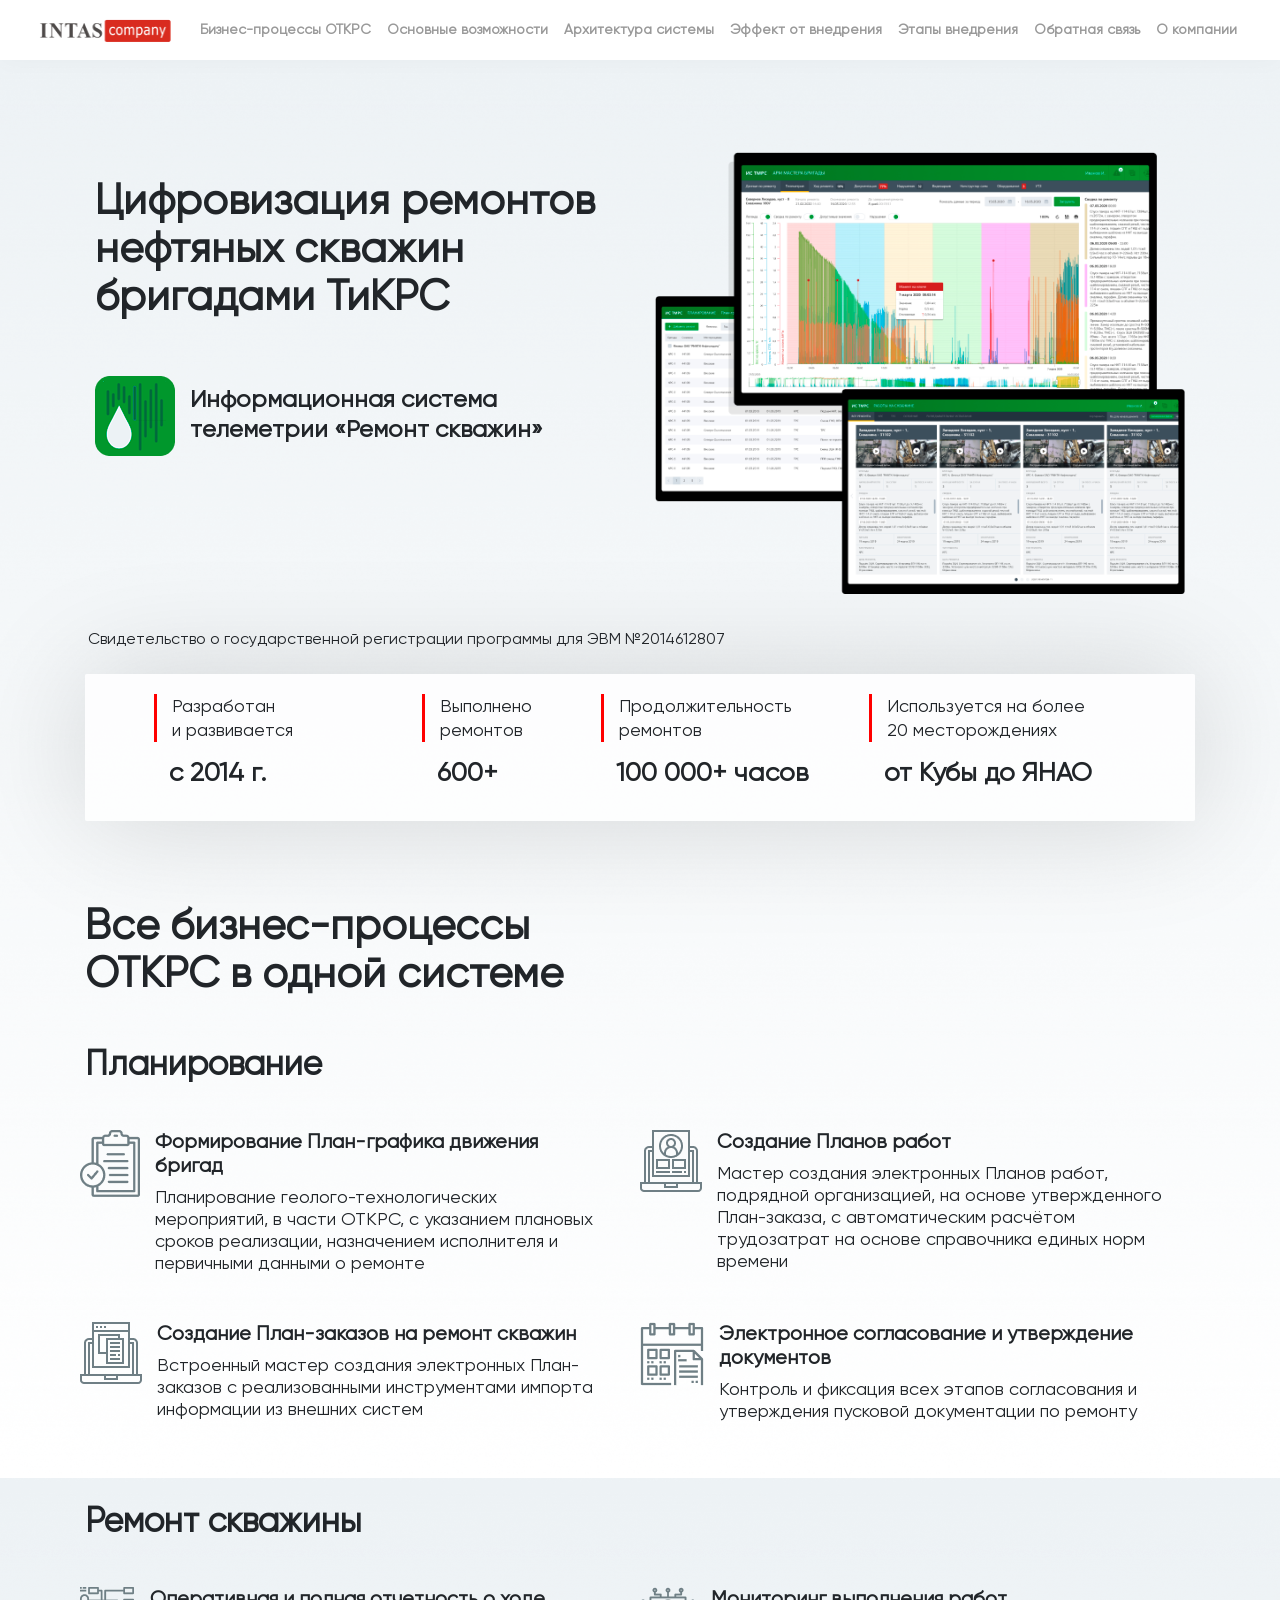
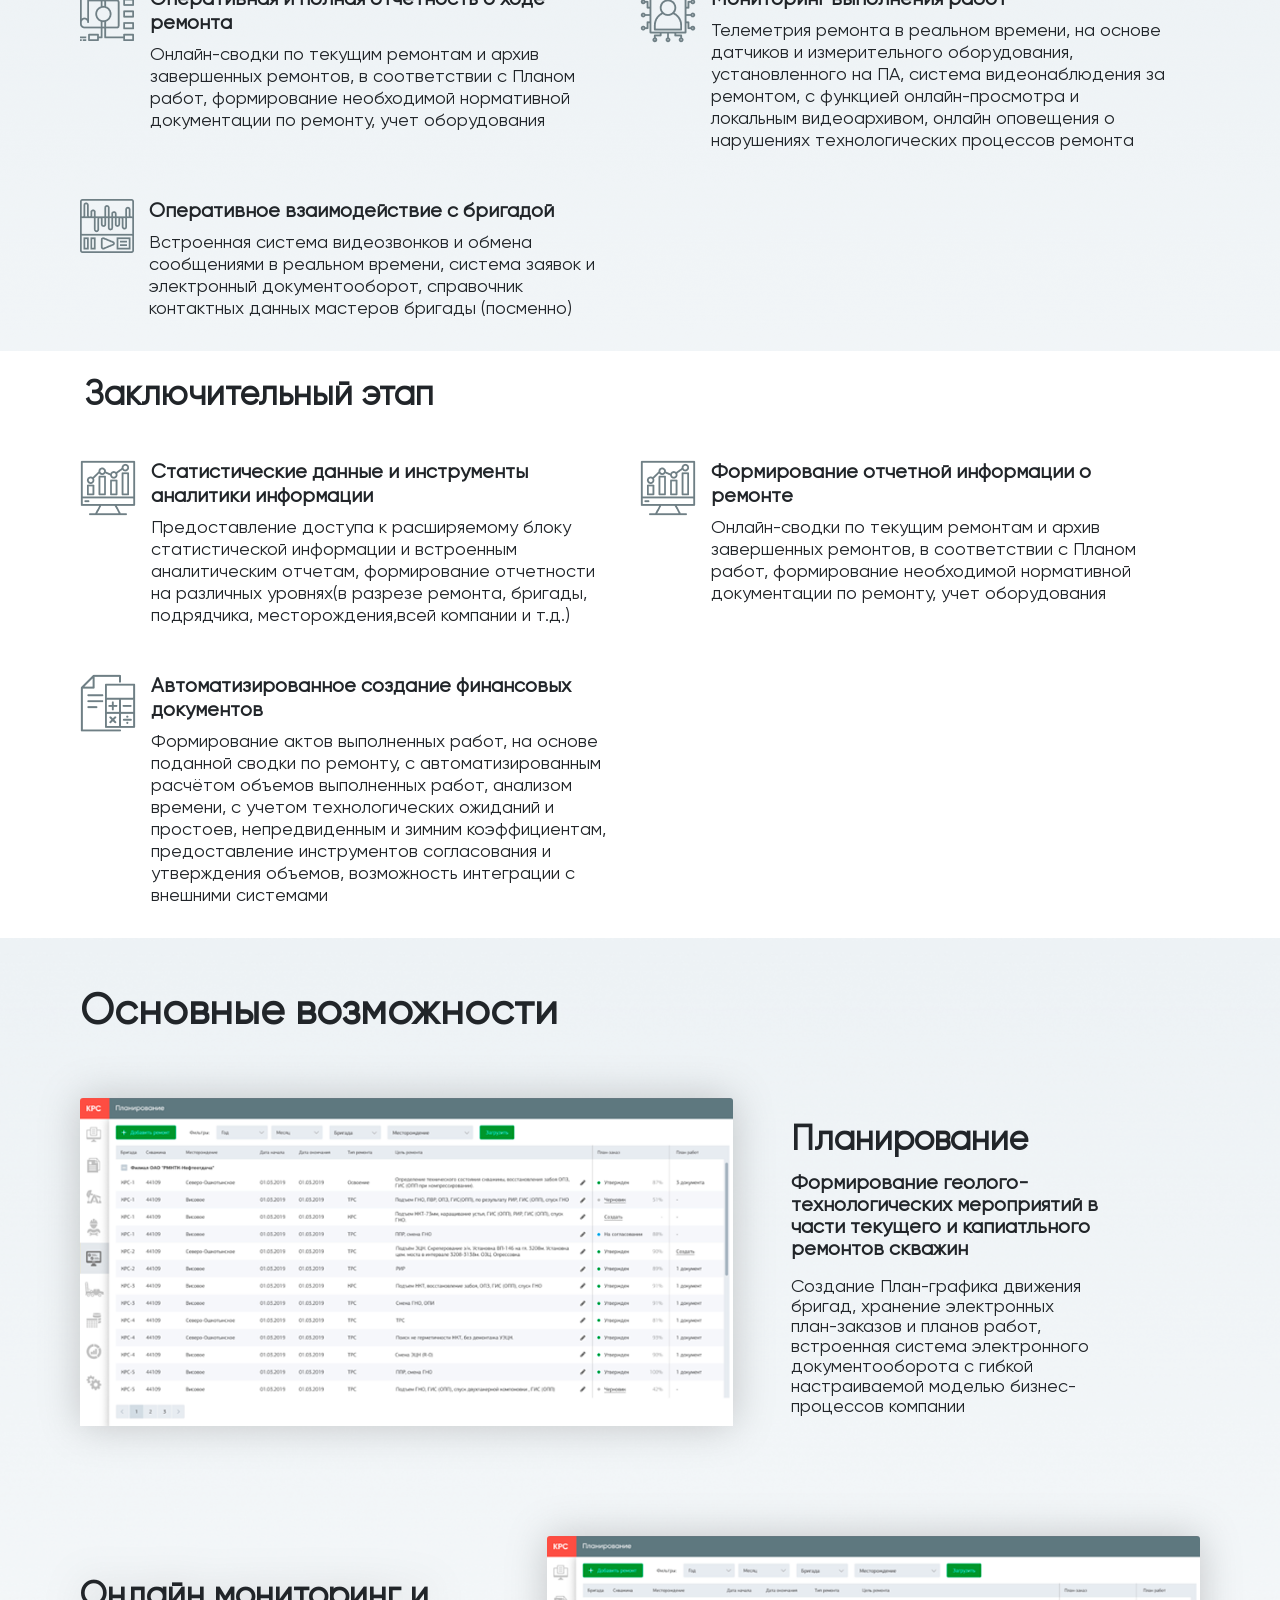
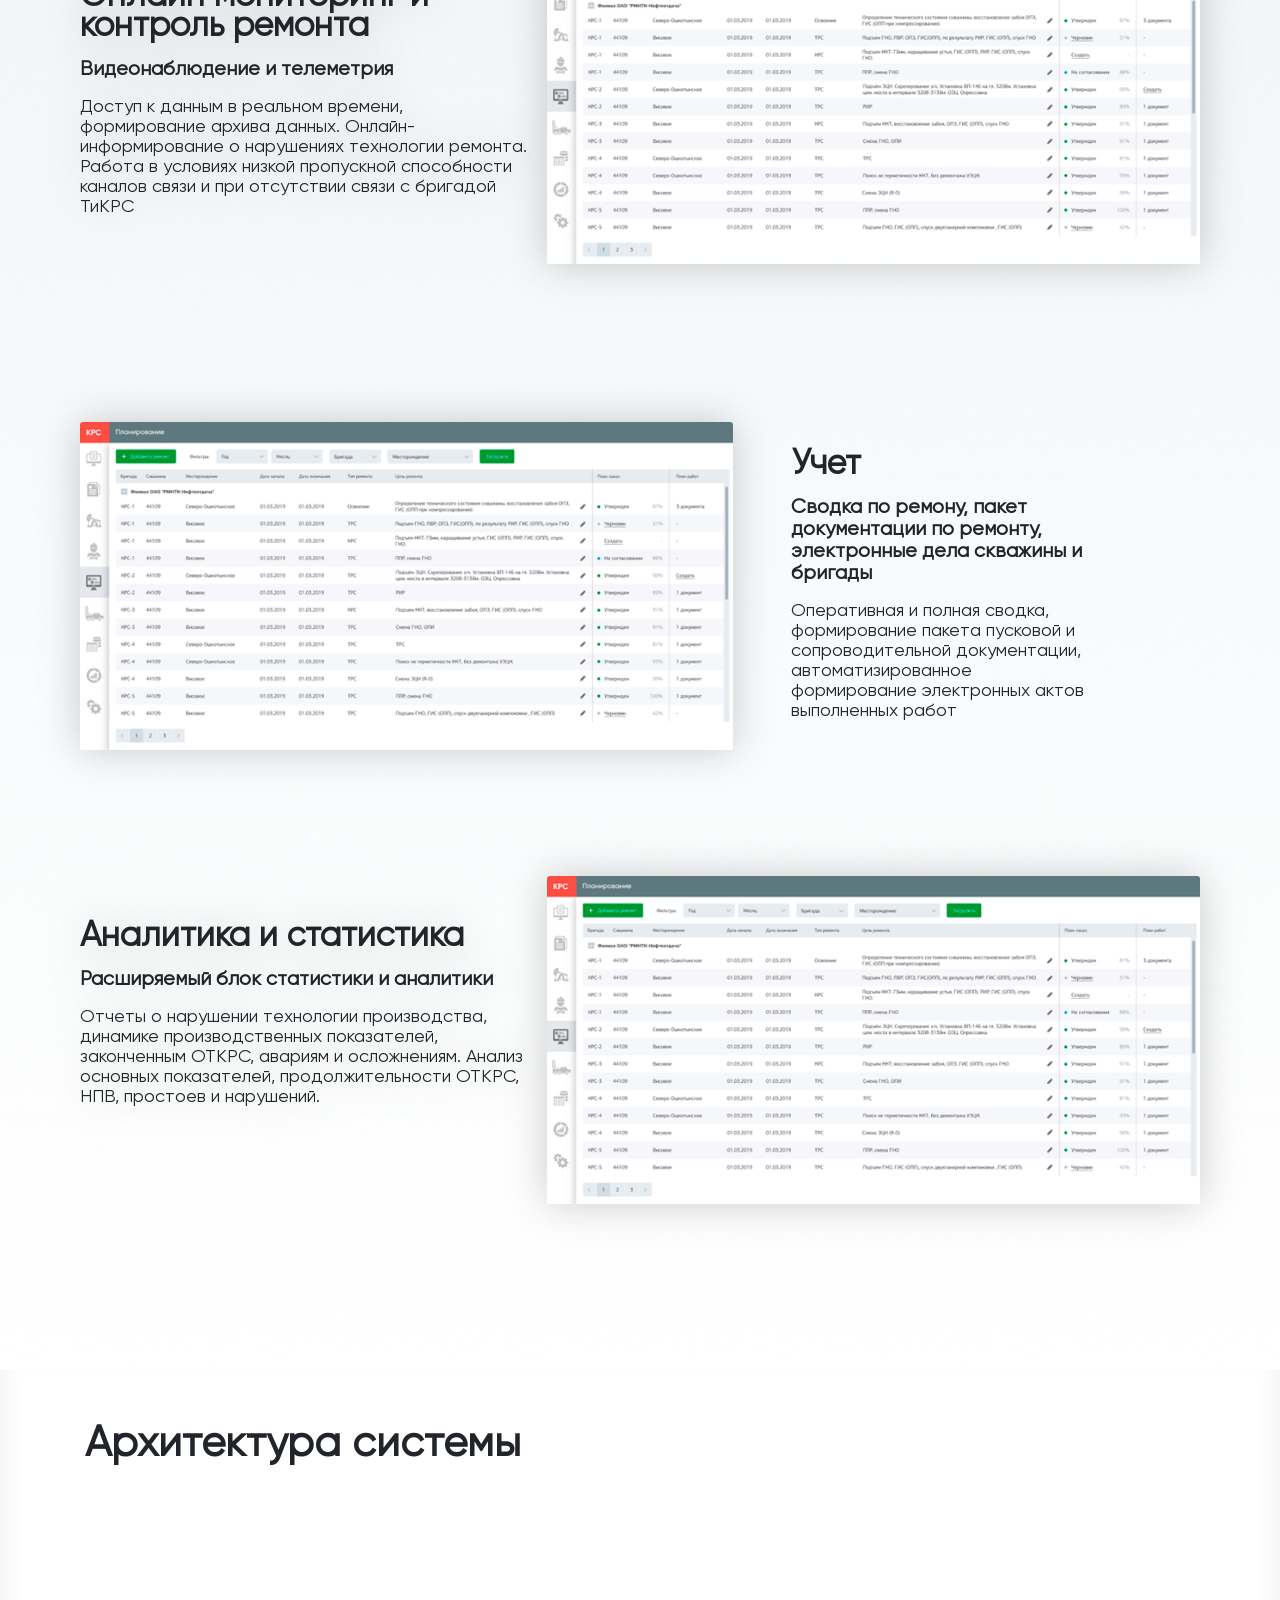
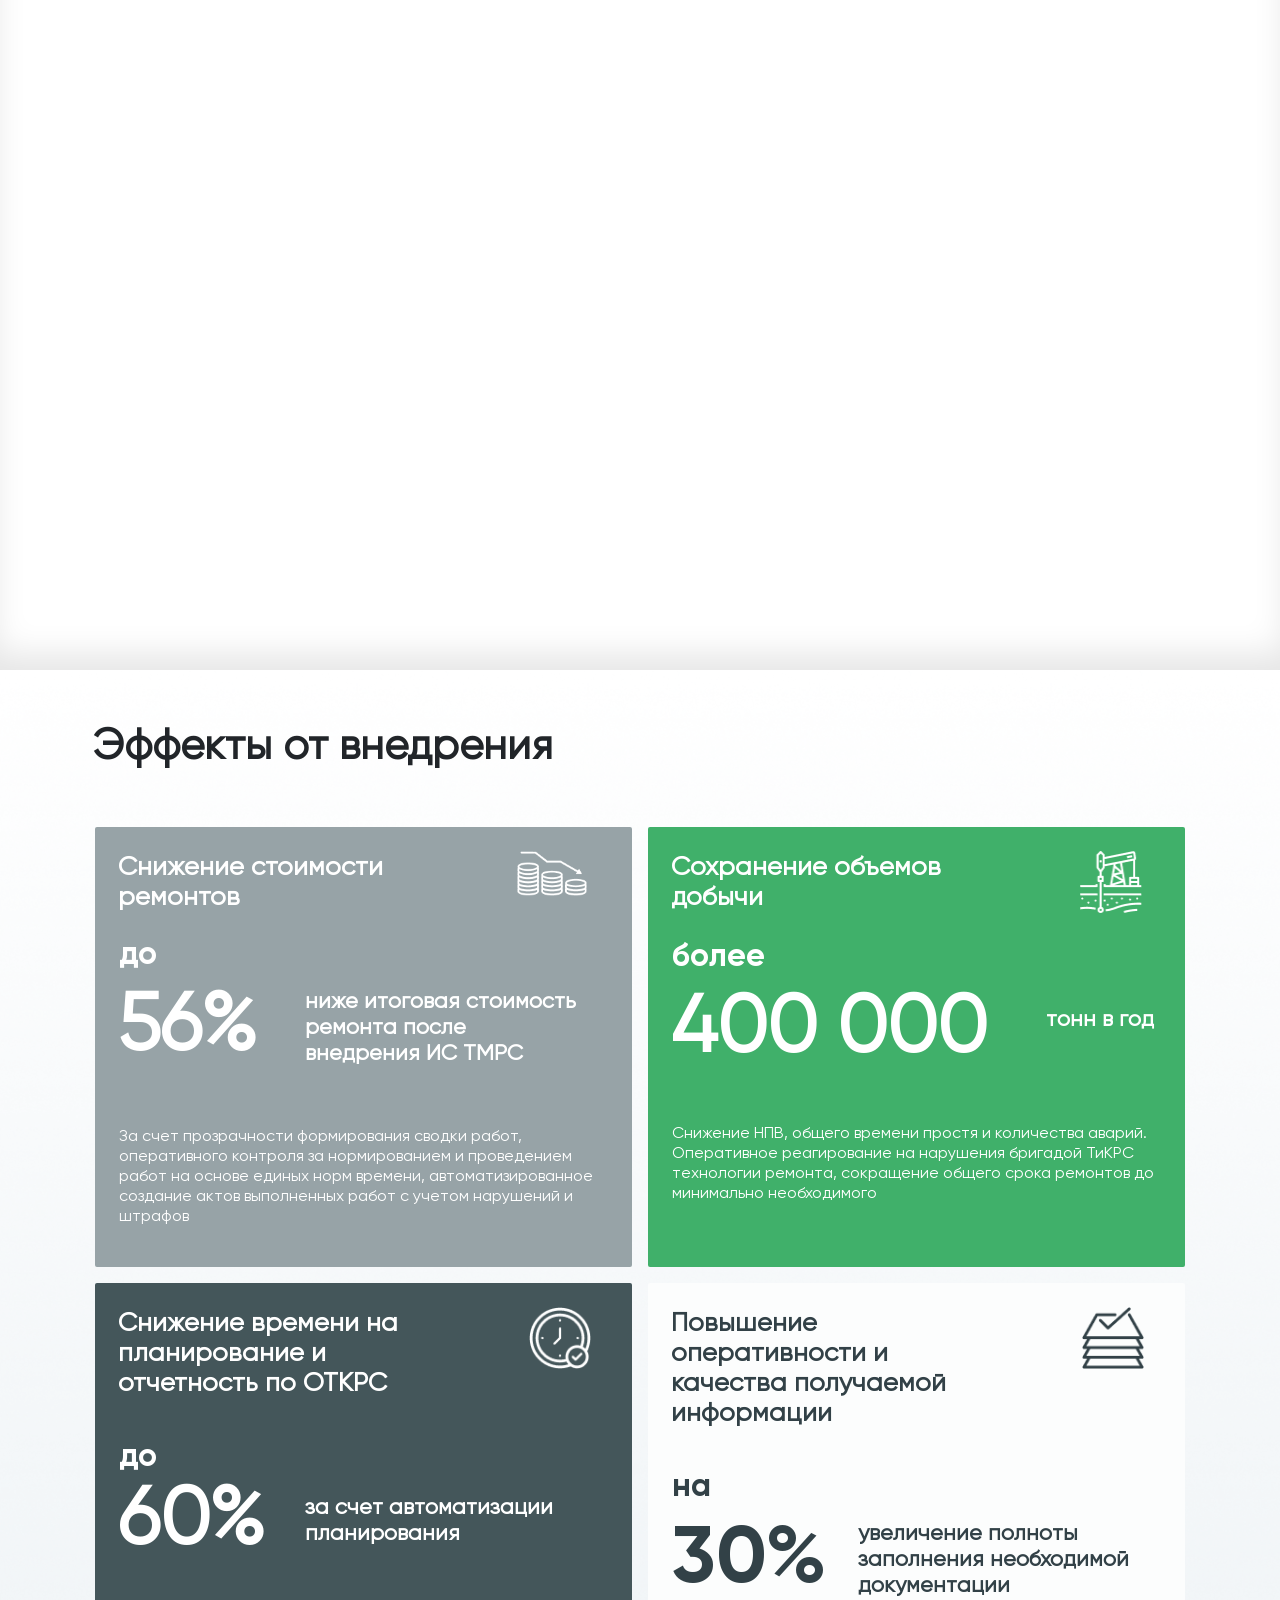
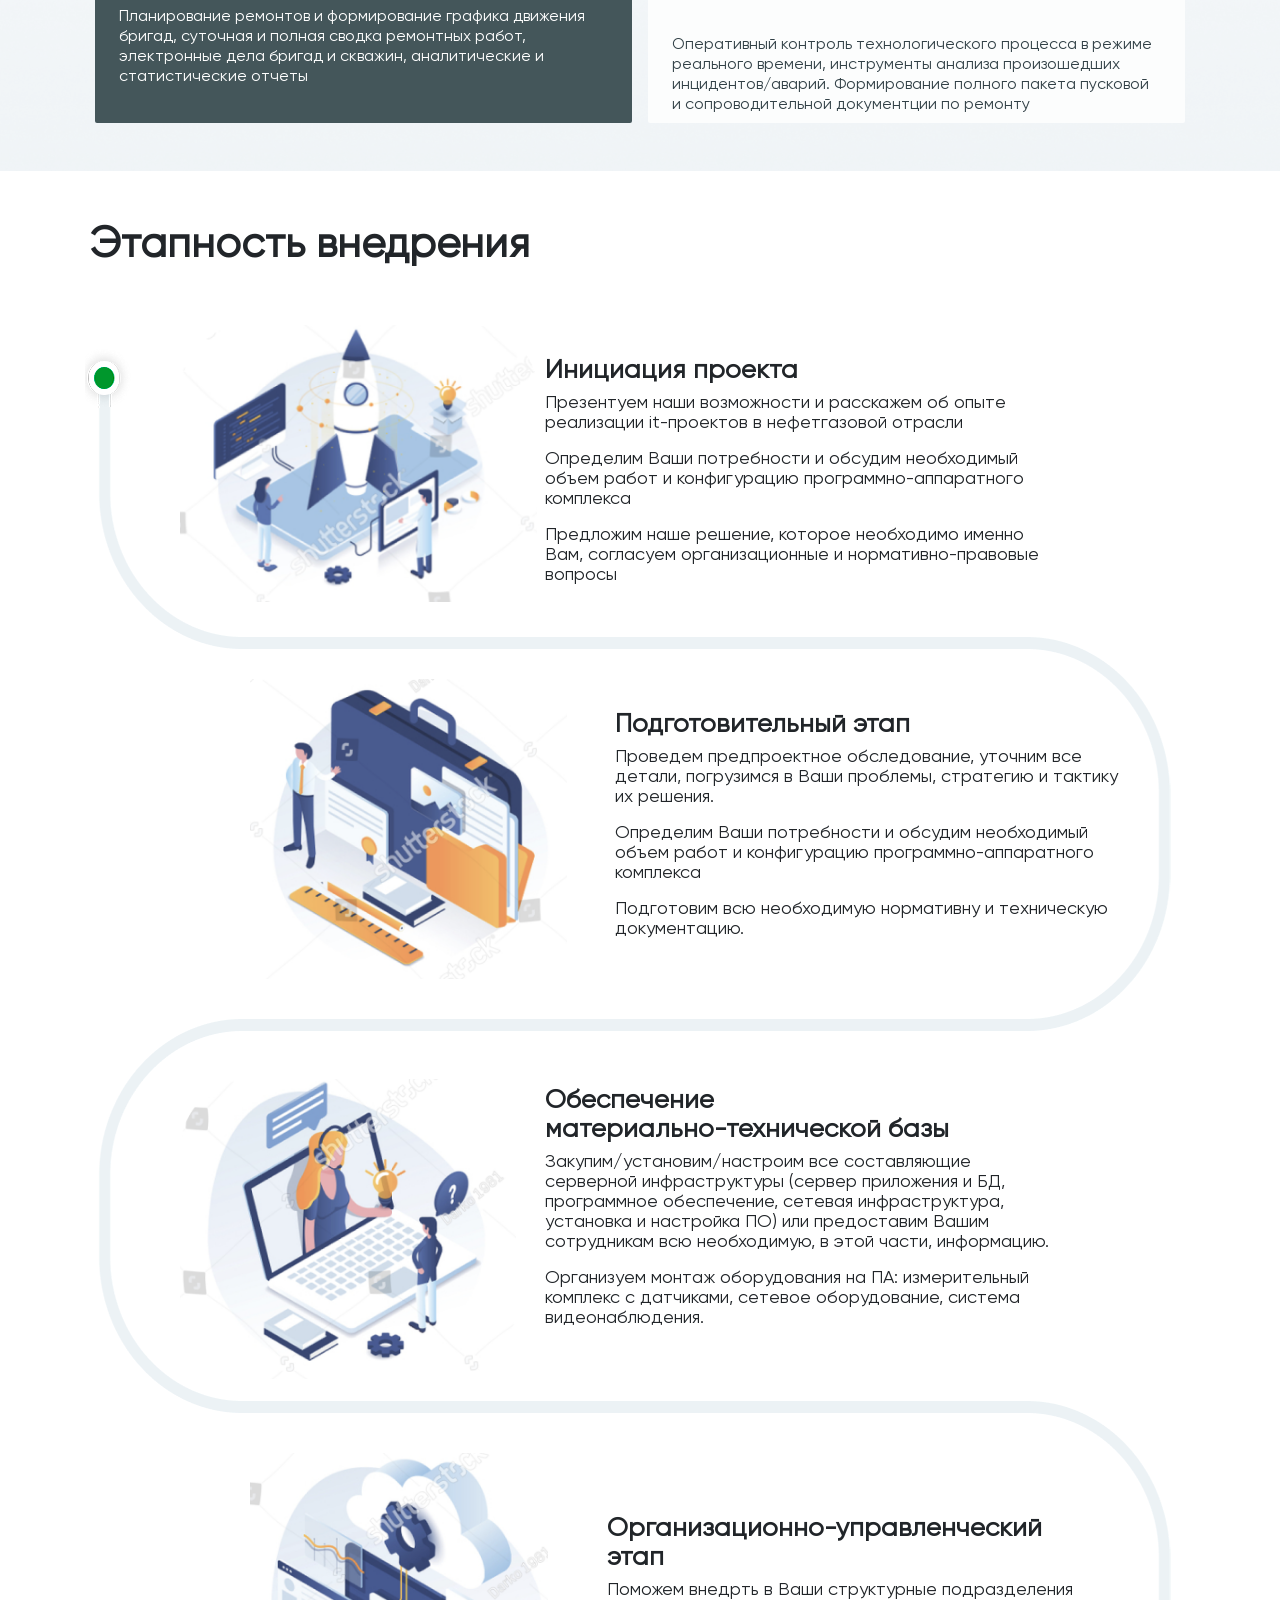
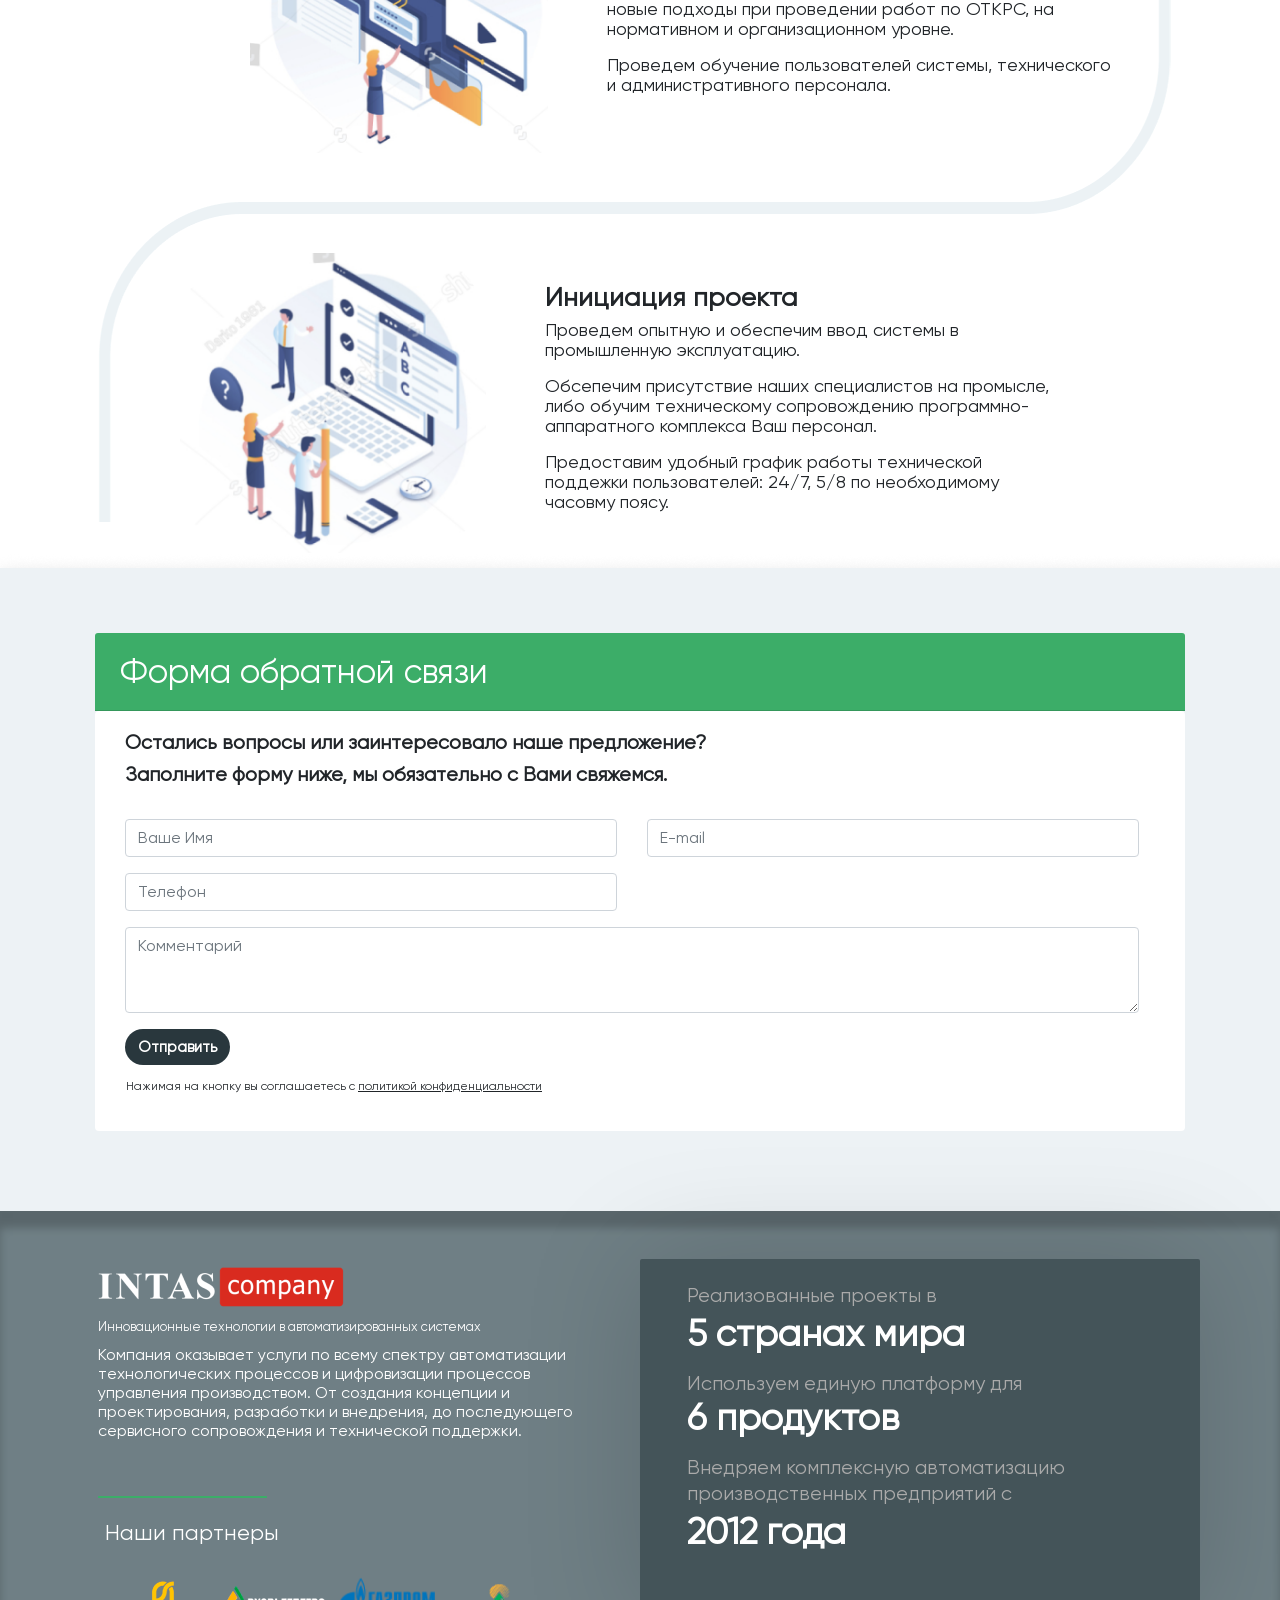
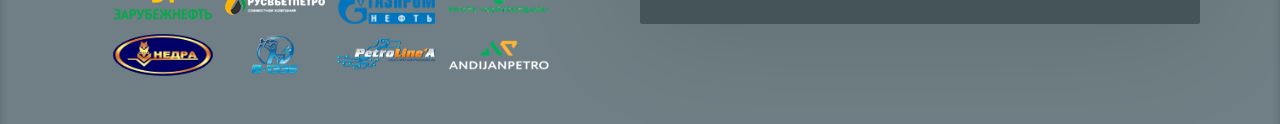
==== index.html @ 3f74de50 "Исправления" ====
<!DOCTYPE html>
<html lang="ru">

<head>
  <meta charset="utf-8">
  <meta name="viewport" content="width=device-width, initial-scale=1, shrink-to-fit=no">
  <meta http-equiv="X-UA-Compatible" content="IE=edge" />
  <title>IntasCompany</title>
 
  <link rel="stylesheet" href="https://maxcdn.bootstrapcdn.com/bootstrap/4.0.0/css/bootstrap.min.css" integrity="sha384-Gn5384xqQ1aoWXA+058RXPxPg6fy4IWvTNh0E263XmFcJlSAwiGgFAW/dAiS6JXm" crossorigin="anonymous">


  <link href="css/style.css" rel="stylesheet">

</head>

<body data-spy="scroll" data-target=".navbar" data-offset="50">


  <nav class="navbar navbar-expand-lg navbar-light fixed-top bg-intas  pb-xl-3 pt-xl-3">
   <a class="navbar-brand logo mr-0 d-lg-none "> <img src="/images/Logo.png" width="140" height="24" alt=""></a>
    <img src="/images/navbarfiller.png">
  <button class="navbar-toggler order-first pb-1 pt-1 pb-lg-0 " type="button" data-toggle="collapse" data-target="#navbarNav" aria-controls="navbarNav" aria-expanded="false" aria-label="Toggle navigation">
    <span class="navbar-toggler-icon"></span>
  </button>
  <div class="collapse navbar-collapse justify-content-center align-items-center containermenu" id="navbarNav">
  <ul class="navbar-nav text-center  ">
     <a class="navbar-brand logo mr-0 d-none d-lg-block pr-3"> <img src="/images/Logo.png" width="140" height="24" alt=""></a>
  <li class="nav-item pb-3 pt-3 pb-lg-1 pt-lg-1 topnav">
  <a class="nav-link active "  href="#otkrs">Бизнес-процессы ОТКРС</a>
  </li>
  <li class="nav-item pb-3 pt-3  pb-lg-1 pt-lg-1  topnav">
    <a class="nav-link "  href="#usage">Основные возможности</a>
  </li>
  <li class="nav-item pb-3 pt-3  pb-lg-1 pt-lg-1 topnav">
    <a class="nav-link "  href="#arch">Архитектура системы</a>
  </li>
  <li class="nav-item pb-3 pt-3  pb-lg-1 pt-lg-1 topnav">
    <a class="nav-link "  href="#effects">Эффект от внедрения</a>
  </li>
  <li class="nav-item pb-3 pt-3  pb-lg-1 pt-lg-1 topnav">
    <a class="nav-link "  href="#stages" >Этапы внедрения</a>
  </li>
  <li class="nav-item pb-3 pt-3  pb-lg-1 pt-lg-1 topnav">
    <a class="nav-link " href="#feedback" >Обратная связь</a>
  </li>
  <li class="nav-item pb-3 pt-3  pb-lg-1 pt-lg-1 topnav">
    <a class="nav-link "  href="#about" >О компании</a>
  </li>
  <li class="nav-item d-lg-none pb-3 pt-3" style="background: rgb(87,101,107)">
    <h3 class="navbar-menu-lasttext" style="text-align: center;">ООО ИНТАС-КОМПАНИ 2021 г.</h3>
  </li>
    </ul>
  </div>
   
</nav>

 
 
    <header class="py-3 py-lg-4 bg-image-full" style="background-image: url('/images/bg.png');">
  <section class="hero hero-bg d-flex justify-content-center align-items-center" >
               <div class="container">
                    <div class="row pt-lg-5">

                        <div class="col-lg-6 col-md-7 col-12 d-flex flex-column ">
                              <div class="hero-text">
                                   <h1 class="headrepictext1 pt-lg-5 pt-md-5 pb-sm-5 pb-xs-5">Цифровизация ремонтов нефтяных скважин бригадами ТиКРС</h1>
                                  <div class="media">
                                <span >
                                <img src="/images/logoheader.png" class="media-left">
                                   </span>
                                <div class="media-body ">
                               <h3 class="headerpictext2 col-lg-11 col-md-11 pb-sm-5 pt-md-2 pt-lg-2 mt-lg-0 pt-xl-1 mt-xl-1">Информационная система телеметрии «Ремонт скважин»</h3>
                                 </div>
                                 </div>
                              </div>
                        </div>
                        
                        <div class="col-lg-6 col-md-5 pt-md-2 col-12">
                          <div class="hero-image " >
                            <img src="/images/ImgHeader.png" class="img-fluid " alt="">
                          </div>
                        </div>
                        <div class="col-lg-12 col-md-12 pb-lg-2 pl-lg-2 col-12 pl-2" id="otkrs">
                         <p class="headerpictext3">Свидетельство о государственной регистрации программы для ЭВМ №2014612807</p>
                        </div>
                    </div>
               </div>

     </section >
     <div class="container d-none d-lg-block">
  <div class="jumbotron pl-lg-5 jumbotron-fluid pl-xl-0 pb-lg-1 pt-lg-1 pb-0 pt-0" >
   <div class="row justify-content-left pl-xl-5 ">
  <div class="column col-12 col-md-6 col-lg-6 col-xl-3 mb-0">
    <div class="card border-0">
      <h3 class="headertext3">Разработан<br> и развивается</h3>
      <p class="headertext2">с 2014 г.</p>
    </div>
  </div>

  <div class="column col-12 col-md-6 col-lg-6 col-xl-2 mb-0">
    <div class="card border-0">
      <h3 class="headertext3">Выполнено<br>ремонтов</h3>
      <p class="headertext2">600+</p>
    </div>
  </div>
  
  <div class="column col-12 col-md-6 col-lg-6 col-xl-3 mb-0">
    <div class="card border-0 ">
      <h3 class="headertext3">Продолжительность<br> ремонтов</h3>
      <p class="headertext2">100 000+ часов</p>
    </div>
  </div>
  
  <div class="column col-12  col-md-6 col-lg-6 col-xl-4 mb-0">
    <div class="card border-0">
      <h3 class="headertext3" >Используется на более <br>20 месторождениях</h3>
      <p class="headertext2">от Кубы до ЯНАО</p>
    </div>
  </div>
</div>
</div>
</div>  

 
  <div class="jumbotron pl-lg-5 jumbotron-fluid pl-xl-0 pb-lg-1 pt-lg-1 pb-0 pt-0 d-block d-sm-block d-lg-none d-xl-none" >

     <div class="container ">
   <div class="row justify-content-left pl-xl-5 ">
  <div class="column col-6 col-md-3 col-lg-6 col-xl-3 mb-0 pl-0">
    <div class="card border-0 pb-2 pl-0 pr-0 ">
      <h3 class="headertext3">Разработан<br> и развивается</h3>
      <p class="headertext2">с 2014 г.</p>
    </div>
  </div>

  <div class="column col-6 col-md-3 col-lg-6 col-xl-2 mb-0 pl-0">
    <div class="card border-0 pb-2 pl-0 pr-0">
      <h3 class="headertext3">Выполнено<br>ремонтов</h3>
      <p class="headertext2">600+</p>
    </div>
  </div>
  
  <div class="column col-6 col-md-3 col-lg-6 col-xl-3 mb-0 pl-0">
    <div class="card border-0 pb-2  pl-0 pr-0">
      <h3 class="headertext3">Продолжительность<br> ремонтов</h3>
      <p class="headertext2">100 000+ часов</p>
    </div>
  </div>
  
  <div class="column col-6  col-md-3 col-lg-6 col-xl-4 mb-0 pl-0">
    <div class="card border-0 pb-2  pl-0 pr-0">
      <h3 class="headertext3" >Используется на более <br>20 месторождениях</h3>
      <p class="headertext2">от Кубы до ЯНАО</p>
    </div>
  </div>

</div>
</div>
</div>
<div class="container">
 <h1 class="headertext4 pb-lg-4 pt-lg-5" >Все бизнес-процессы<br>ОТКРС в одной системе</h1>
 <h2 class="text1minicards pb-lg-4 pb-0 mb-0 pt-2">Планирование</h2>

  <div class="row ">
  <div class="col-md-6 col-sm-12 col-12 pl-0">
       <div class="card pl-0">
        <div class="card-horizontal">
  <div class="img-square-wrapper">
    <img src="/images/4.png" alt="Card image">
  </div>
  <div class="card-grid-body">
    <h4 class="text2minicards">Формирование План-графика движения бригад</h4>
    <p class="text3minicards">Планирование геолого-технологических мероприятий, в части ОТКРС, с указанием плановых сроков реализации, назначением исполнителя и первичными данными о ремонте</p>
  </div>
</div>
  </div> 
  </div>
    <div class="col-md-6 col-sm-12 col-12 pl-0">
       <div class="card pl-0">
        <div class="card-horizontal">
  <div class="img-square-wrapper">
    <img src="/images/Group.png" alt="Card image">
  </div>
  <div class="card-grid-body">
    <h4 class="text2minicards">Создание Планов работ</h4>
    <p class="text3minicards">Мастер создания электронных Планов работ, подрядной организацией, на основе утвержденного План-заказа, с автоматическим расчётом трудозатрат на основе справочника единых норм времени</p>
  </div>
</div>
  </div> 
  </div>
    <div class="w-100  ">
      
    </div>
    <div class="col-md-6 col-sm-12 col-12 pl-0">
       <div class="card pl-0">
        <div class="card-horizontal">
  <div class="img-square-wrapper">
    <img src="/images/Group2.png" alt="Card image">
  </div>
  <div class="card-grid-body">
    <h4 class="text2minicards">Создание План-заказов на ремонт скважин</h4>
    <p class="text3minicards">Встроенный мастер создания электронных План-заказов с реализованными инструментами импорта информации из внешних систем</p>
  </div>
</div>
  </div> 
  </div>
   <div class="col-md-6 col-sm-12 col-12 pl-0">
       <div class="card pl-0">
        <div class="card-horizontal">
  <div class="img-square-wrapper">
    <img src="/images/g3.png" alt="Card image">
  </div>
  <div class="card-grid-body">
    <h4 class="text2minicards">Электронное согласование и утверждение документов</h4>
    <p class="text3minicards">Контроль и фиксация всех этапов согласования и утверждения пусковой документации по ремонту</p>
  </div>
</div>
  </div> 
  </div>
  </div>
  </div>
 </header>

  <section class=" site-section pt-3" style="background-image: url('/images/bg.png');">
    <div class="container">
       <h2 class="text1minicards pb-lg-4 pb-0 mb-0">Ремонт скважины</h2>
      <div class="row ">
          <div class="col-md-6 col-sm-12 col-12 pl-0">
       <div class="card pl-0">
        <div class="card-horizontal">
  <div class="img-square-wrapper">
    <img src="/images/rs1.png" alt="Card image">
  </div>
  <div class="card-grid-body">
    <h4 class="text2minicards">Оперативная и полная отчетность о ходе ремонта</h4>
    <p class="text3minicards">Онлайн-сводки по текущим ремонтам и архив завершенных ремонтов, в соответствии с Планом работ, формирование необходимой нормативной документации по ремонту, учет оборудования</p>
  </div>
</div>
  </div> 
  </div>
  <div class="col-md-6 col-sm-12 col-12 pl-0">
       <div class="card pl-0">
        <div class="card-horizontal">
  <div class="img-square-wrapper">
    <img src="/images/rs2.png" alt="Card image">
  </div>
  <div class="card-grid-body">
    <h4 class="text2minicards">Мониторинг выполнения работ</h4>
    <p class="text3minicards">Телеметрия ремонта в реальном времени, на основе датчиков и измерительного оборудования, установленного на ПА, система видеонаблюдения за ремонтом, с функцией онлайн-просмотра и локальным видеоархивом, онлайн оповещения о нарушениях технологических процессов ремонта</p>
  </div>
</div>
  </div> 
  </div>
    <div class="w-100  "></div>
       <div class="col-md-6 col-sm-12 col-12 pl-0">
       <div class="card pl-0">
        <div class="card-horizontal">
  <div class="img-square-wrapper">
    <img src="/images/rs3.png" alt="Card image">
  </div>
  <div class="card-grid-body">
    <h4 class="text2minicards">Оперативное взаимодействие с бригадой</h4>
    <p class="text3minicards">Встроенная система видеозвонков и обмена сообщениями в реальном времени, система заявок и электронный документооборот, справочник контактных данных мастеров бригады (посменно)</p>
  </div>
</div>
  </div> 
  </div>
</div>
  </section>
  <section class=" site-section pt-3" >
    <div class="container">
       <h2 class="text1minicards pb-lg-4 pb-0 mb-0">Заключительный этап</h2>
      <div class="row ">
         <div class="col-md-6 col-sm-12 col-12 pl-0">
       <div class="card pl-0">
        <div class="card-horizontal">
  <div class="img-square-wrapper">
    <img src="/images/ooa2.png" alt="Card image">
  </div>
  <div class="card-grid-body">
    <h4 class="text2minicards">Статистические данные и инструменты аналитики информации</h4>
    <p class="text3minicards">Предоставление доступа к расширяемому блоку статистической информации и встроенным аналитическим отчетам, формирование отчетности на различных уровнях(в разрезе ремонта, бригады, подрядчика, месторождения,всей компании и т.д.) </p>
  </div>
</div>
  </div> 
  </div>
  <div class="col-md-6 col-sm-12 col-12 pl-0">
       <div class="card pl-0">
        <div class="card-horizontal">
  <div class="img-square-wrapper">
    <img src="/images/ooa2.png" alt="Card image">
  </div>
  <div class="card-grid-body">
    <h4 class="text2minicards">Формирование отчетной информации о ремонте</h4>
    <p class="text3minicards">Онлайн-сводки по текущим ремонтам и архив завершенных ремонтов, в соответствии с Планом работ, формирование необходимой нормативной документации по ремонту, учет оборудования</p>
  </div>
</div>
  </div> 
  </div>
    <div class="w-100"></div>
       <div class="col-md-6 col-sm-12 col-12 pl-0">
       <div class="card pl-0">
        <div class="card-horizontal">
  <div class="img-square-wrapper">
    <img src="/images/ooa3.png" alt="Card image">
  </div>
  <div class="card-grid-body">
    <h4 class="text2minicards">Автоматизированное создание финансовых документов</h4>
    <p class="text3minicards">Формирование актов выполненных работ, на основе поданной сводки по ремонту, с автоматизированным расчётом объемов выполненных работ, анализом времени, с учетом технологических ожиданий и простоев, непредвиденным и зимним коэффициентам, предоставление инструментов согласования и утверждения объемов, возможность интеграции с внешними системами </p>
  </div>
</div>
  </div> 
  </div>
</div>
  </section>
   <section class="pt-4 pl-2 pl-md-0  bg-image-full" style="background-image: url('/images/bg.png');" >
    <div class="container" id="usage">
       
         <div class="row ">
          <h2 class="text4imagestext pb-lg-5 pb-md-3 col-md-12 pb-2 pt-3 pl-0 d-none d-sm-block d-md-block d-lg-block d-block d-sm-none ">Основные возможности</h2>
            <h2 class="pt-3 pt-md-1 text1imagestext text-black d-block d-sm-none ">Планирование</h2>
            <div class="col-12 col-lg-7 col-md-6 block1 mt-2" style="background-image: url('/images/scr1.png');">
            </div>
            <div class="col-lg-4 col-12 col-md-6 pt-0  mt-lg-0 ml-lg-2 block2 blockimages ">
              <h2 class="pt-3 pt-md-1 text1imagestext text-black d-none d-sm-block">Планирование</h2>
              <p class="text2imagestext">Формирование геолого-технологических мероприятий в части текущего и капиатльного ремонтов скважин</p>
              <p class="text3imagestext">Создание План-графика движения бригад, хранение электронных план-заказов и планов работ, встроенная система электронного документооборота с гибкой настраиваемой моделью бизнес-процессов компании</p>
            </div>

          </div>
        </div>      
      
<div class="block__73694 mt-lg-5">
        <div class="container">
          <div class="row d-flex no-gutters align-items-stretch  ">
            <h2 class="pt-3 pt-md-1 text1imagestext text-black d-block d-sm-none ">Онлайн мониторинг <br> и контроль ремонта</h2>
            <div class="col-12 col-lg-7 col-md-6 block1 mt-2 order-lg-2" style="background-image: url('/images/scr1.png');">
            </div>
            <div class="col-lg-5 col-12 pt-md-0 col-md-5 mt-1 mt-lg-5 pr-lg-3   block1  ">
              <h2 class="pt-3 pt-md-1 text1imagestext text-black d-none d-sm-block">Онлайн мониторинг и контроль ремонта</h2>
              <p class="text2imagestext">Видеонаблюдение и телеметрия</p>
              <p class="text3imagestext">Доступ к данным в реальном времени, формирование архива данных. Онлайн-информирование о нарушениях технологии ремонта. Работа в условиях низкой пропускной способности каналов связи и при отсутствии связи с бригадой ТиКРС</p>
            </div>

          </div>
        </div>     
      </div>
    </div>
    <div class="site-section">
      <div class="block__73694">
        <div class="container">
          <div class="row pt-md-5 mt-md-2">
            <h2 class="pt-3 pt-md-1 text1imagestext text-black d-block d-sm-none ">Учет</h2>
            <div class="col-12 col-lg-7 col-md-6 block1 mt-2" style="background-image: url('/images/scr1.png');">
            </div>
            <div class="col-lg-4 col-md-6 pt-0  mt-lg-0 ml-lg-2 block2 blockimages ">
              <h2 class="pt-3 pt-md-1 text1imagestext text-black d-none d-sm-block">Учет</h2>
              <p class="text2imagestext">Cводка по ремону, пакет документации по ремонту, электронные дела скважины и бригады</p>
              <p class="text3imagestext">Оперативная и полная сводка, формирование пакета пусковой и сопроводительной документации, автоматизированное формирование электронных актов выполненных работ</p>
            </div>

          </div>
        </div>     
      </div>
<div class="block__73694 mt-lg-5">
         <div class="container">
         <div class="row pt-3 pt-md-3 pb-4">
            <h2 class="pt-3 pt-md-1 text1imagestext text-black d-block d-sm-none ">Аналитика и статистика</h2>
            <div class="col-12 col-lg-7 col-md-6 block1 mt-2 order-lg-2" style="background-image: url('/images/scr1.png');">
            </div>
            <div class="col-lg-5 col-12 pt-md-0 mb-md-5 pl-0 col-md-5 mt-1 mt-lg-5 pr-lg-3  block1  ">
              <h2 class="pt-3 pt-md-1 text1imagestext text-black d-none d-sm-block">Аналитика и статистика</h2>
              <p class="text2imagestext">Расширяемый блок статистики и аналитики</p>
              <p class="text3imagestext">Отчеты о нарушении технологии производства, динамике производственных показателей, законченным ОТКРС,  авариям и осложнениям. Анализ основных показателей, продолжительности ОТКРС, НПВ, простоев и нарушений.</p>
            </div>

          </div>
        </div>  
    </div>

    </div>
  </section>
  <div class="slideblock " id="arch">
     <div class="slide ">
      <div class="container">
        <h2 class="slidetext1 pt-4 pt-lg-5">Архитектура системы</h2>
         <h2 class="slidetext2 pt-0 pt-lg-5 d-block d-sm-none">Информационная система телеметрии «Ремонт скважин»</h2>
      </div>
     </div>
  </div>
    

    <section class="bg-image-full" style="background-image: url('/images/bg4.png');" >
    <div class="container" id="effects">
       <h2 class="fourcardstext6 pl-2 pb-3 pt-3 pb-lg-5 pt-lg-5">Эффекты от внедрения</h2>
      <div class="container pb-5">
  <div class="row">
    <div class="col-12 col-lg-6 p-0 pt-lg-0  pr-lg-2 ">
      <div class="p-3 p-lg-4 fourcardssize" style="background-color: rgb(151,163,167)">
          <div class="row d-flex justify-content-between pl-lg-1 ">
             <h2 class="fourcardstext1 text-white col-lg-6 mb-xl-0 col-xl-7 col-7 pl-lg-0 pl-1">Снижение стоимости ремонтов</h2>
            <a class="col-3 col-md-2 p-0  col-lg-3 ml-md-5 col-xl-4 paddingiconcards1 ml-xl-0 pl-md-4 pl-3"><img src="/images/cardgreen.png" style="height: 45px; width: 70px;"></a>
          </div>
          <h2 class="text-white pt-lg-4 mt-lg-2 mt-xl-0 fourcardstext2 pb-md-2" style="font-family: 'Gilroy-Bold' !important;">до</h2>
          <div class="row justify-content-between">
            <h2 class="text-white  col-4 col-md-12 col-lg-4 fourcardstext3 pt-xl-3 pl-1 pt-2">56%</h2>
            <h2 class="text-white col-9  col-lg-7 col-md-5 pt-md-4 pt-lg-1 pt-xl-0 pr-lg-2 pl-1 pt-3 pb-1 fourcardstext4 pr-0">ниже итоговая стоимость ремонта после внедрения ИС ТМРС</h2>
          </div>
          <h2 class=" p-0 text-white fourcardstext5 pt-lg-5 pb-lg-3 pt-4 pt-md-2 col-12 ">За счет прозрачности формирования сводки работ, оперативного контроля за нормированием и проведением работ на основе единых норм времени, автоматизированное создание актов выполненных работ с учетом нарушений и штрафов </h2>
      </div>
    </div>
    <div class="col-12 col-lg-6 p-0 pt-3 pt-lg-0 pl-lg-2 ">
      <div class="p-3 p-lg-4 fourcardssize" style="background-color: rgb(64,176,106)">
        <div class="row d-flex justify-content-between pl-lg-1">
             <h2 class="fourcardstext1 col-md-8 col-lg-5 col-xl-7 text-white mb-lg-0 col-7 pl-lg-0 pl-1">Сохранение объемов добычи</h2>
            <a class="col-3 col-md-2 pl-lg-0 paddingiconcards2 col-xl-4 p-0 pl-4"><img src="/images/cardgreen2.png" style="height: 62px; width: 62px;"></a>
          </div>
          <h2 class="text-white fourcardstext2 pt-lg-4  pb-md-2 pl-0" style="font-family: 'Gilroy-Bold' !important;">более</h2>
          <div class="row justify-content-between pl-1 pb-xl-4">
            <h2 class="text-white col-lg-9 col-12 pl-0 fourcardstext3 pt-xl-3 pt-md-0 pt-2 pr-0">400 000</h2>
            <h2 class="text-white col-lg-3 pt-lg-1 pr-lg-2 pt-xl-3 col-6 pl-1 pt-4 fourcardstext4 pl-0">тонн в год</h2>
          </div>
          <h2 class="p-0 text-white fourcardstext5 pt-lg-2 pb-lg-3 pt-lg-5 pt-4 col-12 ">Снижение НПВ, общего времени простя и количества аварий. Оперативное реагирование на нарушения бригадой ТиКРС технологии ремонта, сокращение общего срока ремонтов до минимально необходимого</h2>
      </div>
    </div>
     <div class="col-12 col-lg-6 p-0 pt-3 pt-lg-0 pt-lg-3 pr-lg-2">
       <div class="p-3 p-lg-4 fourcardssize" style="background-color: rgb(68,86,90)">
        <div class="row d-flex justify-content-between pl-lg-1">
             <h2 class="fourcardstext1 col-md-8 text-white col-7 pl-lg-0 pl-1 pr-0">Cнижение времени на планирование и отчетность по ОТКРС</h2>
            <a class="col-3 col-md-2 paddingiconcards p-0 pl-4"><img src="/images/cardgreen3.png" style="height: 62px; width: 62px;"></a>
          </div>
          <h2 class="text-white pt-lg-4 mt-lg-2 fourcardstext2 pb-md-2" style="font-family: 'Gilroy-Bold' !important;">до</h2>
          <div class="row justify-content-between ">
            <h2 class="text-white  col-4 col-md-12 col-lg-4 fourcardstext3  pl-1 pt-2">60%</h2>
            <h2 class="text-white col-9  col-lg-7 col-md-5 pt-md-4 pt-lg-1 pr-lg-2 pl-1 pt-3 pb-1 fourcardstext4 pr-0">за счет автоматизации планирования</h2>
          </div>
          <h2 class=" p-0 text-white fourcardstext5 pt-lg-5 pb-lg-3 pt-4 pt-md-2 col-12 ">Планирование ремонтов и формирование графика движения бригад, суточная и полная сводка ремонтных работ, электронные дела бригад и скважин, аналитические и статистические отчеты</h2>
      </div>
     </div>
    <div class="col-12 col-lg-6 p-0 pt-3 pt-lg-0 pt-lg-3 pl-lg-2 ">
      <div class="p-3 p-lg-4 fourcardssize" style="background-color: rgb(252,253,253); ">
         <div class="row d-flex justify-content-between pl-lg-1">
             <h2 class="fourcardstext1  col-md-8 col-7 pl-lg-0 pl-1 pr-0" style="color: #324147;">Повышение оперативности и качества получаемой информации</h2>
            <a class="col-3 col-md-2 paddingiconcards  p-0 pl-4"><img src="/images/cardgreen4.png" style="height: 62px; width: 62px;"></a>
          </div>
          <h2 class=" pt-lg-4 mt-lg-2 fourcardstext2 pb-md-2" style="font-family: 'Gilroy-Bold' !important; color: #324147;">на</h2>
           <div class="row justify-content-between">
            <h2 class="  col-4 col-md-12 col-lg-4 fourcardstext3 pt-xl-3 pl-1 pt-2" style="color: #324147; font-family: 'Gilroy-Bold' !important;">30%</h2>
            <h2 class=" col-9  col-lg-7 col-md-5 pt-md-4 pt-lg-1 pt-xl-0 pr-lg-2 pl-1 pt-3 pb-1 fourcardstext4 pr-0" style="color: #324147;">увеличение полноты заполнения необходимой документации</h2>
          </div>
          <h2 class=" p-0 fourcardstext5 pt-lg-5 pt-xl-4  pb-lg-3 pt-4 pt-md-2 col-12 "style="color: #324147;">Оперативный контроль технологического процесса в режиме реального времени, инструменты анализа произошедших инцидентов/аварий. Формирование полного пакета пусковой и сопроводительной документции по ремонту</h2>
      </div>
    </div>
  </div>
</div>
    </div>
    </section>
   <section class="pt-4 pl-2 pl-md-0">

    <div class="container" id="stages">
      <div class="snake col-xl-12 d-none d-xl-block "></div>
      <h2 class="snaketext1 pb-2 pt-0 pt-lg-4">Этапность внедрения</h2>
          <div class="row blocksnakexl1 ">
              <img src="/images/snakecircle1.png" class="col-2 col-lg-1 col-md-1 d-xl-none circlesnake">
             <h3 class="snaketext3 mt-0 mt-sm-3 col-xl-4 d-xl-none col-10">Инициация проекта</h3>
            <div class="col-12 col-lg-5 ml-xl-2 col-xl-4 col-md-6 snakeblock" style="background-image: url('/images/Snake1.png');">
            </div>
            <div class="col-lg-6 pl-4 mt-lg-5 mt-xl-5 col-xl-6 col-md-6 pt-0 mt-lg-0 ml-lg-2 block2 ">
              <h3 class="snaketext3 col-xl-12 d-none d-xl-block col-10">Инициация проекта</h3>

              <p class="snaketext2 pt-xs-3 pt-lg-0 text-black">Презентуем наши возможности и расскажем об опыте реализации it-проектов в нефетгазовой отрасли</p>
              <p class=" pt-0 snaketext2">Определим Ваши потребности и обсудим необходимый объем работ и конфигурацию программно-аппаратного комплекса</p>
              <p class="pl-0 snaketext2">Предложим наше решение, которое необходимо именно Вам, согласуем организационные и нормативно-правовые вопросы</p>
            </div>

          </div>
        </div>      
      
<div class="block__73694 mt-lg-5 mt-xl-1">
        <div class="container">
         <div class="row blocksnakexl1 ">
              <img src="/images/snakecircle2.png" class="col-2 col-md-1 d-xl-none circlesnake">
             <h3 class="snaketext3 mt-0 mt-sm-3 col-xl-4 d-xl-none col-10">Подготовительный этап</h3>
            <div class="col-12  col-xl-4 col-lg-5 col-md-6 snakeblock snakepadding " style="background-image: url('/images/snake2.png');">
            </div>
            <div class="col-lg-6 pl-4  mt-lg-5 mt-xl-5  col-xl-6 col-md-6 pt-0 mt-lg-0 ml-lg-2 block2 ">
              <h3 class="snaketext3 d-none d-xl-block col-xl-12 col-10">Подготовительный этап</h3>

              <p class="snaketext2 pt-xs-3 pt-lg-0 text-black">Проведем предпроектное обследование, уточним все детали, погрузимся в Ваши проблемы, стратегию и тактику их решения.</p>
              <p class=" pt-0 snaketext2">Определим Ваши потребности и обсудим необходимый объем работ и конфигурацию программно-аппаратного комплекса</p>
              <p class="pl-0 snaketext2">Подготовим всю необходимую нормативну и техническую документацию.</p>
            </div>

          </div>
      </div>
    </div>
    <div class="site-section">
      <div class="block__73694">
        <div class="container">
          <div class="row blocksnakexl1 ">
              <img src="/images/snakecircle3.png" class="col-2 col-md-1 d-xl-none circlesnake">
             <h3 class="snaketext3 mt-0 mt-sm-3 col-xl-4 d-xl-none col-10">Обеспечение материально-технической базы</h3>
            <div class="col-12 ml-xl-2 col-xl-4 col-lg-5 col-md-6 snakeblock" style="background-image: url('/images/snake3.png');">
            </div>
            <div class="col-lg-6 pl-4  mt-lg-5 mt-xl-4 col-xl-6 col-md-6 pt-0 mt-lg-0 ml-lg-2 block2 ">
              <h3 class="snaketext3 d-none d-xl-block col-xl-12 col-10">Обеспечение <br> материально-технической базы</h3>
              
              <p class="snaketext2 pt-xs-3 pt-lg-0 text-black">Закупим/установим/настроим все составляющие серверной инфраструктуры (сервер приложения и БД, программное обеспечение, сетевая инфраструктура, установка и настройка ПО) или предоставим Вашим сотрудникам всю необходимую, в этой части, информацию.</p>
              <p class=" pt-0 snaketext2">Организуем монтаж оборудования на ПА: измерительный комплекс с датчиками, сетевое оборудование, система видеонаблюдения.</p>
            </div>

          </div>
        </div>     
      </div>
<div class="block__73694 mt-lg-5 mt-xl-4">
        <div class="container">
         <div class="row blocksnakexl1 ">
              <img src="/images/snakecircle2.png" class="col-2 col-md-1 d-xl-none circlesnake">
             <h3 class="snaketext3 mt-0 mt-sm-3 col-xl-4 d-xl-none col-10">Организационно-управленческий этап</h3>
            <div class="col-12  col-xl-4 col-lg-5 col-md-6 snakeblock snakepadding" style="background-image: url('/images/snake4.png');">
            </div>
            <div class="col-lg-6 pl-4 mt-lg-5 mt-xl-5 pt-lg-5 col-xl-6 col-md-6 pt-0 mt-lg-0 ml-xl-0 ml-lg-2 block2 paddingsnakefourblock">
              <h3 class="snaketext3 d-none d-xl-block col-xl-12 col-10 ">Организационно-управленческий этап</h3>

              <p class="snaketext2 pt-xs-3 pt-lg-0 text-black">Поможем внедрть в Ваши структурные подразделения новые подходы при проведении работ по ОТКРС, на нормативном и организационном уровне.</p>
              <p class=" pt-0 snaketext2">Проведем обучение пользователей системы, технического и административного персонала.</p>
              
            </div>

          </div>
      </div>
    </div>
<div class="block__73694 mt-lg-5 mt-xl-0">
         <div class="container">
          <div class="row blocksnakexl1 ">
              <img src="/images/snakecircle5.png" class="col-2 col-md-1 d-xl-none circlesnake">
             <h3 class="snaketext3 mt-0 mt-sm-3 col-xl-4 d-xl-none col-10">Инициация проекта</h3>
            <div class="col-12 ml-xl-2 col-xl-4 col-lg-5 col-md-6 snakeblock" style="background-image: url('/images/snake5.png');">
            </div>
            <div class="col-lg-6 pl-4 mt-lg-5 mt-xl-5 col-xl-6 col-md-6 pt-0 mt-lg-0 ml-lg-2 block2 ">
              <h3 class="snaketext3 d-none d-xl-block col-xl-12 col-10">Инициация проекта</h3>

              <p class="snaketext2 pt-xs-3 pt-lg-0 text-black">Проведем опытную и обеспечим ввод системы в промышленную эксплуатацию.</p>
              <p class=" pt-0 snaketext2">Обсепечим присутствие наших специалистов на промысле, либо обучим техническому сопровождению программно-аппаратного комплекса Ваш персонал.</p>
              <p class="pl-0 snaketext2">Предоставим удобный график работы технической поддежки пользователей: 24/7, 5/8 по необходимому часовму поясу.</p>
            </div>

          </div>
        </div>  
    </div>
    </div>
  </section>
<section class="d-none d-sm-block" style="background-image: url('/images/bg5.png');">
    <div class="container " id="feedback">
            <div class="row justify-content-center formpadding">
                <div class="col-md-12" >
                  <h5 class="card-header text2form formheader text-white " style="text-align: left;">Форма обратной связи</h5>

                    <div class="card card-form pl-0" >
                        <h3 class="text1form col-lg-9 col-12">Остались вопросы или заинтересовало наше предложение? <br> Заполните форму ниже, мы обязательно с Вами свяжемся.</h3>
                        <div class="card-body pb-lg-0 ">

                            <form class="contact__form" id="contactForm">  
                                <div class="row">
                                    <div class="col-md-6 form-group">
                                        <input id="name" type="text" class="form-control" placeholder="Ваше Имя" required>
                                    </div>
                                    <div class="col-md-6 form-group">
                                        <input id="email" type="email" class="form-control" placeholder="E-mail" required>
                                    </div>
                                    <div class="col-md-6 form-group">
                                        <input id="phone" type="text" class="form-control" placeholder="Телефон" required>
                                    </div>
                                    
                                    <div class="col-12 form-group">
                                        <textarea id="message" class="form-control" rows="3" placeholder="Комментарий" required></textarea>
                                    </div>
                                    <div class="col-1">
                                        <input name="submit" type="submit" class="btn text-white text4form " style="background: #29373D; border-radius: 20px;" value="Отправить">
                                    </div>
                                    <p class="text3form pl-3 col-12 p-0 pt-2" id="form-submit" >Нажимая на кнопку вы соглашаетесь с <u>политикой конфиденциальности</u></p>
                                    <div id="msgSubmit" class="h3 text-center pl-3 d-none ">Сообщение отправлено!</div>
                                </div>
                              
                            </form>
                        </div>
                    </div>
                </div>
            </div>
        </div>

  </section>
  <section class="d-block d-sm-none " style="background-image: url('/images/bg5.png');">
    <div class="row-full" id="feedback">
            <div class="row justify-content-center">
                <div class="col-md-12 p-0" >
                  <h5 class="card-header text2form formheader text-white " style="text-align: left;">Форма обратной связи</h5>

                    <div class="card card-form pl-0 " >
                        <h3 class="text1form col-lg-9 col-12">Остались вопросы или заинтересовало наше предложение? <br> Заполните форму ниже, мы обязательно с Вами свяжемся.</h3>
                        <div class="card-body pb-lg-0 ">

                            <form class="contact__form" id="contactForm">  
                                <div class="row ">
                                    <div class="col-md-6 form-group">
                                        <input id="name" type="text" class="form-control" placeholder="Ваше Имя" required>
                                    </div>
                                    <div class="col-md-6 form-group">
                                        <input id="email" type="email" class="form-control" placeholder="E-mail" required>
                                    </div>
                                    <div class="col-md-6 form-group">
                                        <input id="phone" type="text" class="form-control" placeholder="Телефон" required>
                                    </div>
                                    
                                    <div class="col-12 form-group">
                                        <textarea id="message" class="form-control" rows="3" placeholder="Комментарий" required></textarea>
                                    </div>
                                    <div class="col-12">
                                        <input name="submit" type="submit" class="btn col-12 text-white text4form " style="background: #29373D; border-radius: 20px;" value="Отправить">
                                    </div>
                                    <p class="text3form pl-3 col-12 p-0 pt-2" id="form-submit" >Нажимая на кнопку вы соглашаетесь с <u>политикой конфиденциальности</u></p>
                                    <div id="msgSubmit" class="h3 text-center pl-3 d-none ">Сообщение отправлено!</div>
                                </div>
                              
                            </form>
                        </div>
                    </div>
                </div>
            </div>
        </div>

  </section>
<footer class="pt-0 shadowform">
  <div class="container ">
    <div class="row">
      <div class="col-lg-6 col-md-6 col-md-12 col-sm-12 col-xs-12 pt-5 pb-5">
        <div class="row ">
        <img src="/images/logowhite.png" class="img-fluid">
        <h3 class="text-white text2footer pl-2 col-12 col-md-12 col-sm-12 col-xs-12">Инновационные технологии в автоматизированных системах</h3>
        <h3 class="text-white text3footer pl-2 col-md-12 col-sm-12 col-xs-12">Компания оказывает услуги по всему спектру автоматизации технологических процессов и цифровизации процессов управления производством. От создания концепции и проектирования, разработки и внедрения, до последующего сервисного сопровождения и технической поддержки.</h3>
        </div>
        <div class="row pl-2 pt-5">
          <img src="/images/line.png" class="" style="width: 169px; height: 2px;">
        </div>
        <div class="row">
          <div class="col-12" id="about">
              <h3 class=" pt-4 pb-4 text-white partners">Наши партнеры</h3>
      <img class="ml-2" src="/images/zarubezhlogo.png" alt=""  style="width: 100px; height: 50px;">
       <img class="ml-2" src="/images/petrologo.png" alt="" style="width: 100px; height: 50px;">
       <img class="ml-2" src="/images/gazpromlogo.png" alt="" style="width: 100px; height: 50px;">
       <img class="ml-2" src="/images/neftotdachalogo.png" alt="" style="width: 100px; height: 50px;">
       <img class="ml-2 pt-2" src="/images/nedralogo.png" alt="" style="width: 100px; height: 50px;">
       <img class="ml-2 pt-2" src="/images/b-1336.png" alt="" style="width: 100px; height: 50px;">
       <img class="ml-2 pt-2" src="/images/petrolinelogo.png" alt="" style="width: 100px; height: 50px;">
       <img class="ml-2 pt-2 " src="/images/petroandlogo.png" alt="" style="width: 100px; height: 50px;">
          </div>
         
        </div>
         
      </div>
      <div class="jumbotron mycustom-jumbotron col-lg-6 col-md-12 col-xs-2 mt-0 mt-lg-5 pb-2 pt-4">
        <div class="container ">
    <h1 class="text4footer pb-1">Реализованные проекты в</h1>
    <p class="text1footer text-white pb-2">5 странах мира</p>
    <h1 class="text4footer">Используем единую платформу для</h1>
    <p class="text1footer text-white pb-2">6 продуктов</p>
    <h1 class="text4footer pb-1">Внедряем комплексную автоматизацию производственных предприятий с</h1>
    <p class="text1footer text-white">2012 года</p>
  </div>
      </div>
        
      </div>
      

      
    </div>
  </div>
</footer>
  <script src="https://ajax.googleapis.com/ajax/libs/jquery/3.6.0/jquery.min.js"></script>
<script src="https://cdnjs.cloudflare.com/ajax/libs/popper.js/1.12.9/umd/popper.min.js" integrity="sha384-ApNbgh9B+Y1QKtv3Rn7W3mgPxhU9K/ScQsAP7hUibX39j7fakFPskvXusvfa0b4Q" crossorigin="anonymous"></script>
<script src="https://maxcdn.bootstrapcdn.com/bootstrap/4.0.0/js/bootstrap.min.js" integrity="sha384-JZR6Spejh4U02d8jOt6vLEHfe/JQGiRRSQQxSfFWpi1MquVdAyjUar5+76PVCmYl" crossorigin="anonymous"></script>
<script src="main.js" ></script>
<script type="text/javascript">
  $('body').scrollspy({target: ".navbar"})

</script>
<script type="text/javascript">
  $(document).ready(function(){
    
    $(window).scroll(function() {
        if ($(this).scrollTop() > 100) {
            $('.scrollToTop').fadeIn();
        } else {
            $('.scrollToTop').fadeOut();
        }
    });
    
    $('.scrollToTop').click(function(){
        $('html, body').animate({scrollTop : 0},750);
        return false;
    });
});

</script>
<a href="#" class="scrollToTop"></a>
</body>
</html>
---- css/style.css ----
@font-face {
 font-family: "Gilroy-Bold";
 src: url("/fonts/gilroy-bold.ttf");
}
@font-face {
 font-family: "Gilroy";
 src: url("/fonts/Gilroy-Light.ttf");
 }
body {
  padding-top: 56px;
  width: 100%;
  height: 100%;
  font-family: Gilroy;
}

.bg-image-full {
  background: no-repeat center center scroll;
  -webkit-background-size: cover;
  -moz-background-size: cover;
  background-size: cover;
  -o-background-size: cover;
}


.text34
{
  font-family: Gilroy;
font-size: 42px;
font-style: normal;
font-weight: 600;
line-height: 53px;
letter-spacing: 0em;
text-align: left;
text-align: center;
}
.block {
  position: relative;
  background-size: cover;
  background-position: center;
  background-repeat: no-repeat;
  width: 500px;
  height: 400px;
  overflow: hidden;
}

.block > span {
  position: absolute;
  bottom: 0px;
  margin-bottom: 20px;
  color: white;
 font-family: Gilroy;
font-size: 16px;
font-style: normal;
font-weight: 400;
line-height: 20px;
letter-spacing: 0em;
text-align: left;

}

.cards{
  mix-blend-mode: normal;
border-radius: 2px;
width: auto;
}
.bg-intas
{
	background: #FFFFFF !important;
box-shadow: 0px 5px 20px rgba(0, 0, 0, 0.02) !important;
}
.nav-link{
font-style: normal;
font-weight: 600;
font-size: 13px;
line-height: 16px;
color: #999999;
text-align: left;
}
.ques{
	padding-left: 10px;
}
.logo{
	padding-bottom: 5px;
}
.topnav {
    background-color: #FFFFFF;
    overflow: hidden;

}
.topnav a:hover {
    border-bottom: 3px solid red;
}

.topnav a.active {
    border-bottom: 3px solid red;
}
.imgheader
{
	background: url("/images/ImgHeader.png") no-repeat right top;
	max-width: 100%;
	height: 600px;
	
    background-size: 100% 80%;
}

  .navbar ul {
    text-align: center;

  }
  .navbar ul li {
    display: inline-block;
    vertical-align: top;
    padding: 0 10px;
  }
  .navbar ul li a {
    margin-left: 0 !important;
  }
.headerp{
font-size: 24px;
font-weight: 500;
line-height: 30px;
padding-top: 10px;
text-align: left;
}

.be-static
{
	position: static;
}
  .hero {
    position: relative;
   
    overflow: hidden;
  }

  .hero-bg {
    background: linear-gradient(170deg, var(--primary-color) 64%, var(--white-color) 30%);
  }

  .hero-image {
    position: relative;
    top: 0em;
  }
@media screen and (max-width: 991px) {

    .hero {
      padding-top: 2px;
    }

    .hero-text {
      bottom: 2em;
    }
}
.media-heading{
	padding-left: 10px;
	padding-top: 8px;
	font-size: 25px;
line-height: 30px;
text-align: left;
}

.jumbotron{
	background: rgba(255, 255, 255, 0.8);
box-shadow: 0px 0px 120px rgba(0, 0, 0, 0.15);
border-radius: 2px;

}
.card-title{
	border-left: 3px solid red;
	padding-left: 10px;
font-size: 20px;
font-style: normal;
font-weight: 500;
line-height: 24px;
letter-spacing: 0em;
text-align: left;
}
.card-text{
font-size: 26px;
font-style: normal;
font-weight: 600;
line-height: 25px;
letter-spacing: 0em;
text-align: left;
}
.column {
  float: left;
  width: 25%;
  padding: 0 10px;
}
.row {
  margin: 0 -5px;
}
.row:after {
  content: "";
  display: table;
  clear: both;
}
@media screen and (max-width: 600px) {
  .column {
    width: 100%;
    display: block;
    margin-bottom: 20px;
  }
}
.card {
  padding: 16px;
  text-align: center;
  
}

.text33{
font-family: Gilroy;
font-size: 34px;
font-style: normal;
font-weight: 600;
line-height: 42px;
letter-spacing: 0em;
text-align: left;
padding-bottom: 40px;
}
footer {
  background: url("/images/bg6.png");
  color: #aaa;
  padding-top: 10px;
}
.aboutcompany{
  font-family: Gilroy;
font-size: 16px;
font-style: normal;
font-weight: 400;
line-height: 19px;
letter-spacing: 0em;
text-align: left;

}
.mycustom-jumbotron {
 background-size: cover;
    background-position: 0 50%;
    width: 570px;
height: 365px;
background: rgba(41, 55, 61, 0.6);
}

p.text-jumbohigh
{
  font-family: Gilroy;
font-size: 37px;
font-style: normal;
font-weight: 600;
line-height: 26px;
letter-spacing: 0em;
text-align: left;

}
h1.jumbotextlow
{
  font-family: Gilroy;
font-size: 20px;
font-style: normal;
font-weight: 500;
line-height: 26px;
letter-spacing: 0em;
text-align: left;

}
.partners{
  font-family: Gilroy;
font-size: 22px;
font-style: normal;
font-weight: 500;
line-height: 22px;
letter-spacing: 0em;
text-align: left;

}
.textfooter{
  font-family: Gilroy;
font-size: 18px;
font-style: normal;
font-weight: 500;
line-height: 20px;
letter-spacing: 0em;
text-align: left;

}

footer .three-column {
 overflow: hidden;
}

footer .three-column li{
 width: 33.3333%;
  float: left;
  padding: 5px 0;
}


.text4{
	font-family: Gilroy;
font-size: 18px;
font-style: normal;
font-weight: 400;
line-height: 22px;
letter-spacing: 0em;
text-align: left;
}

.text5{
	font-family: Gilroy;
font-size: 16px;
font-style: normal;
font-weight: 400;
line-height: 22px;
letter-spacing: 0em;
text-align: left;
}
.text6{
  font-family: Gilroy;
font-size: 20px;
font-style: normal;
font-weight: 600;
line-height: 22px;
letter-spacing: 0em;
text-align: left;

}
.text7{
  font-family: Gilroy;
font-size: 15px;
font-style: normal;
font-weight: 400;
line-height: 22px;
letter-spacing: 0em;
text-align: left;

}


.block4{
border-radius: 3px;
background-repeat: no-repeat;
height: 382px;

}
.block8{
  margin-left: 50px;
  background: no-repeat;
}
.block5{
border-radius: 3px;
background-repeat: no-repeat;
height: 382px;
margin-left: 200px !important;

}
.text8{
font-family: Gilroy;
font-size: 34px;
font-style: normal;
font-weight: 600;
line-height: 36px;
letter-spacing: 0em;
text-align: left;
padding-bottom: 10px;
}
.text9{
  font-family: Gilroy;
font-size: 16px;
font-style: normal;
font-weight: 600;
line-height: 22px;
letter-spacing: 0em;
text-align: left;

}

@media (min-width: 300px) {  
 .block2{
  padding-top: 10px !important; 
  padding-left: 0px;
}
.headerfourblock{

}
.fourcardssize{
border-radius: 2px;
}
.navbar-nav {
    background-color: #66777E !important;
    overflow: hidden;
}

.navbar{
  padding-left: 0px; 
  padding-right: 0px; 
}
.navbar-toggler,
.navbar-toggler:hover,
.navbar-toggler:active,
.navbar-toggler:focus
{
  border: none;
  outline: none;
}
.navbar-menu-lasttext{
  color: #FFFFFF66 !important;
   font-family: Gilroy;
font-size: 12px;
font-style: normal;
font-weight: 500;
line-height: 20px;
letter-spacing: 0em;
text-align: center;
margin-bottom: 0px;
}
.topnav{
  background-color: #66777E !important;
}
.collapsing{
  background-color: #66777E !important;
}
.row-full{
 width: 98vw;
 
}
.shadowform{
  -webkit-box-shadow: 0px 17px 8px 0px rgba(0, 0, 0, 0.2) inset;
-moz-box-shadow: 0px 17px 8px 0px rgba(0, 0, 0, 0.2) inset;
box-shadow: 0px 17px 8px 0px rgba(0, 0, 0, 0.2) inset;
}
.nav-link{
  font-family: Gilroy;
font-size: 18px;
font-style: normal;
font-weight: 500;
line-height: 10px;
letter-spacing: 0em;
text-align: center;
color: #ffffff !important;
}
.fourcardstext1{
font-family: Gilroy;
font-size: 12px;
font-style: normal;
font-weight: 600;
line-height: 17px;
letter-spacing: 0em;
text-align: left;

}
.fourcardstext2{
  font-family: Gilroy;
font-size: 24px;
font-style: normal;
font-weight: 700;
line-height: 37px;
letter-spacing: 0em;
text-align: left;
}
.fourcardstext3{
  font-family: Gilroy-Bold;
font-size: 61px;
font-style: normal;
font-weight: 700;
line-height: 37px;
letter-spacing: 0em;
text-align: left;
}
.fourcardstext4{
font-family: Gilroy;
font-size: 16px;
font-style: normal;
font-weight: 400;
line-height: 15px;
letter-spacing: 0em;
text-align: left;
}
.fourcardstext5{
  font-family: Gilroy;
font-size: 13px;
font-style: normal;
font-weight: 400;
line-height: 15px;
letter-spacing: 0em;
text-align: left;
}
.fourcardstext6{
 font-family: Gilroy;
font-size: 22px;
font-style: normal;
font-weight: 600;
line-height: 22px;
letter-spacing: 0em;
text-align: left;
}
.fouritems{
  background: rgba(255, 255, 255, 0.8);
box-shadow: 0px 0px 120px rgba(0, 0, 0, 0.15);
border-radius: 2px;
}
.custom8{
  margin-bottom:30px;
}
.card-form{
  background-color: #F2F6F9 !important;
}
.slidetext1{
  font-family: Gilroy;
font-size: 22px;
font-style: normal;
font-weight: 600;
line-height: 22px;
letter-spacing: 0em;
text-align: center;
padding-top: 0px;
}
.slidetext2{
font-family: Gilroy;
font-size: 12px;
font-style: normal;
font-weight: 400;
line-height: 14px;
letter-spacing: 0em;
text-align: center;

}
.formpadding{
 padding-top: 5rem;
 padding-bottom: 5rem;
}
.snakeblock{
   width: 215px;
  height: 170px;
  border-radius: 3px;
  background-repeat: no-repeat;
  background-size: contain;

}
.snaketext1{
  font-family: Gilroy;
font-size: 22px;
font-style: normal;
font-weight: 800;
line-height: 22px;
letter-spacing: 0em;
text-align: left;
padding-top: 20px;
padding-bottom: 10px;
margin-bottom: 0px;
padding-left: 5px;
}

.snaketext2{
  font-family: Gilroy;
font-size: 13px;
font-style: normal;
font-weight: 400;
line-height: 15px;
letter-spacing: 0em;
text-align: left;
}
.snaketext3{
 font-family: Gilroy;
font-size: 20px;
font-style: normal;
font-weight: 600;
line-height: 22px;
letter-spacing: 0em;
text-align: left;
padding-top:15px;
padding-left: 0px;
}
.circlesnake{
 width: 10px;
 height: 100%;
 padding-left: 0px;
 padding-right: 0px;

}
.text6{
  font-size: 15px;
  }
  .text7{
  font-size: 15px;
  line-height: 13px;
  }
  .custom1{
  margin-bottom:200px;
}
  .custom{
  margin-bottom:200px;
}
.custom6{
  margin-bottom:100px;
}
.custom2{
  margin-bottom:150px;
}
  .custom4{
  margin-bottom:120px;
}
.custom5{
  margin-bottom:300px;
}
.custom3{
  margin-bottom:250px;
}
.text1{
  font-family: Gilroy;
font-size: 20px;
font-style: normal;
font-weight: 800;
line-height: 22px;
letter-spacing: 0em;
text-align: left;

}
.block1{
  width: 280px;
  height: 147px;
  border-radius: 3px;
  background-repeat: no-repeat;
  background-size: contain;
  filter: drop-shadow(0px 0px 20px rgba(0, 0, 0, 0.2));

}
.slide{
background:url("/images/bgslidexs.png") center no-repeat;
background-size:cover;
width:100%;
height:100%;
border: 0px;
transform: translateX(0px);
}
.media-left{
  width: 50px;
   height: 50px;
}
p.svid{
  font-family: Gilroy;
font-size: 9px;
font-style: normal;
font-weight: 400;
line-height: 11px;
letter-spacing: 0em;
text-align: left;

padding-top: 30px;
}
.card-title{
  font-family: Gilroy;
font-size: 12px;
font-style: normal;
font-weight: 600;
line-height: 14px;
letter-spacing: 0em;
text-align: left;
}
.card-text{
  font-family: Gilroy;
font-size: 14px;
font-style: normal;
font-weight: 600;
line-height: 26px;
letter-spacing: 0em;
text-align: left;
}
.hero-image {
    position: relative;
    top: 1em;
}
.slideblock{
  height: 760px !important;

}
.ques{
  width: 40px;
  height: 40px;
  padding-left: 0;
}
.text1form{
  font-family: Gilroy;
font-size: 13px;
font-style: normal;
font-weight: 600;
line-height: 15px;
letter-spacing: 0em;
text-align: left;

padding-left: 30px;
}
.text2form{
  font-family: Gilroy;
font-size: 20px;
font-style: normal;
font-weight: 600;
line-height: 20px;
letter-spacing: 0em;
text-align: left;
padding-left: 25px;
}
.text3form{
  font-family: Gilroy;
font-size: 11px;
font-style: normal;
font-weight: 500;
line-height: 13px;
letter-spacing: 0em;
text-align: center;

}
.text4form{
  font-family: Gilroy;
font-size: 15px;
font-style: normal;
font-weight: 600;
line-height: 22px;
letter-spacing: 0em;
text-align: center;
}
.text1navbar{
  font-family: Gilroy;
font-size: 13px;
font-style: normal;
font-weight: 600;
line-height: 16px;
letter-spacing: 0em;
text-align: left;
}
.text1imagestext{
  font-family: Gilroy;
font-size: 20px;
font-style: normal;
font-weight: 600;
line-height: 20px;
letter-spacing: 0em;
text-align: left;
}
.text2imagestext{
 font-family: Gilroy;
font-size: 15px;
font-style: normal;
font-weight: 600;
line-height: 17px;
letter-spacing: 0em;
text-align: left;
padding-top: 10px !important;
}
.headrepictext1{
  font-family: Gilroy;
font-size: 20px;
font-style: normal;
font-weight: 600;
line-height: 22px;
letter-spacing: 0em;
text-align: left;
}
.headerpictext2{
  font-family: Gilroy;
font-size: 13px;
font-style: normal;
font-weight: 500;
line-height: 16px;
letter-spacing: 0em;
text-align: left;
padding-top: 6px;
}
.headerpictext3{
  font-family: Gilroy;
font-size: 9px;
font-style: normal;
font-weight: 400;
line-height: 11px;
letter-spacing: 0em;
text-align: left;
padding-top: 50px;
}
.headertext2{
  font-family: Gilroy;
font-size: 13px;
font-style: normal;
font-weight: 600;
line-height: 26px;
letter-spacing: 0em;
text-align: left;

padding-top: 0px;
padding-left: 15px;
}

.headertext3{
  border-left: 3px solid red;
  padding-left: 10px;
font-family: Gilroy;
font-size: 11px;
font-style: normal;
font-weight: 500;
line-height: 15px;
letter-spacing: 0em;
text-align: left;

}
.headertext4 {
    font-family: Gilroy;
    font-size: 24px;
    font-style: normal;
    font-weight: 600;
    letter-spacing: 0em;
    text-align: left;
}
.text1minicards {
    font-family: Gilroy;
    font-size: 20px;
    font-style: normal;
    font-weight: 600;
    line-height: 42px;
    letter-spacing: 0em;
    text-align: left;
}
.text2minicards {
    font-family: Gilroy;
    font-size: 16px;
    font-style: normal;
    font-weight: 600;
    line-height: 18px;
    letter-spacing: 0em;
    text-align: left;
}
.text3minicards {
    font-family: Gilroy;
    font-size: 14px;
    font-style: normal;
    font-weight: 400;
    line-height: 15px;
    letter-spacing: 0em;
    text-align: left;
}
.text3imagestext{
 font-family: Gilroy;
font-size: 13px;
font-style: normal;
font-weight: 400;
line-height: 15px;
letter-spacing: 0em;
text-align: left;
}
.text4imagestext{
  font-family: Gilroy;
font-size: 20px;
font-style: normal;
font-weight: 600;
line-height: 22px;
letter-spacing: 0em;
text-align: left;
}
.text1cards{
 font-family: Gilroy;
font-size: 20px;
font-style: normal;
font-weight: 600;
line-height: 22px;
letter-spacing: 0em;
text-align:center;
}
.text4footer{
font-family: Gilroy;
font-size: 13px;
font-style: normal;
font-weight: 500;
line-height: 15px;
letter-spacing: 0em;
text-align: left;
}
.text1footer{
 font-family: Gilroy;
font-size: 30px;
font-style: normal;
font-weight: 800;
line-height: 26px;
letter-spacing: 0em;
text-align: left;
}
.text2footer{
  font-family: Gilroy;
font-size: 16px;
font-style: normal;
font-weight: 500;
line-height: 18px;
letter-spacing: 0em;
text-align: left;
}
.text3footer{
 font-family: Gilroy;
font-size: 12px;
font-style: normal;
font-weight: 400;
line-height: 15px;
letter-spacing: 0em;
text-align: left;
}

}

@media (min-width: 576px) {  
 .block2{
  padding-top: 40px !important; 
  padding-left: 0px;
}
.text7{
  font-size: 15px;
  line-height: 15px;
}
.text6{
  font-size: 15px;
  }
.custom1{
  margin-bottom:100px;
}
  .custom{
  margin-bottom:100px;
}
}

@media (min-width: 768px) {  
 .block2{
  padding-top: 40px !important; 
}
.fourcardssize{
border-radius: 2px;
}
.card-form{
  background-color: #FFFFFF !important;
}
.shadowform{
  -webkit-box-shadow: 0px 17px 8px 0px rgba(0, 0, 0, 0.2) inset;
-moz-box-shadow: 0px 17px 8px 0px rgba(0, 0, 0, 0.2) inset;
box-shadow: 0px 17px 8px 0px rgba(0, 0, 0, 0.2) inset;  
}
.fourcardstext1{
font-family: Gilroy;
font-size: 18px;
font-style: normal;
font-weight: 600;
line-height: 20px;
letter-spacing: 0em;
text-align: left;
}
.fourcardstext2{
  font-family: Gilroy;
font-size: 24px;
font-style: normal;
font-weight: 700;
line-height: 37px;
letter-spacing: 0em;
text-align: left;
}
.fourcardstext3{
  font-family: Gilroy;
font-size: 72px;
font-style: normal;
font-weight: 700;
line-height: 37px;
letter-spacing: 0em;
text-align: left;
}
.fourcardstext4{
 font-family: Gilroy;
font-size: 14px;
font-style: normal;
font-weight: 600;
line-height: 18px;
letter-spacing: 0em;
text-align: left;
}
.fourcardstext5{
  font-family: Gilroy;
font-size: 13px;
font-style: normal;
font-weight: 400;
line-height: 15px;
letter-spacing: 0em;
text-align: left;
}
.fourcardstext6{
font-family: Gilroy;
font-size: 28px;
font-style: normal;
font-weight: 600;
line-height: 22px;
letter-spacing: 0em;
text-align: left;
}
.fouritems{
  background: rgba(255, 255, 255, 0.8);
box-shadow: 0px 0px 120px rgba(0, 0, 0, 0.15);
border-radius: 2px;
}
.text7{
  font-size: 15px;
  line-height: 15px;
}
.snaketext3 {
    font-family: Gilroy;
    font-size: 20px;
    font-style: normal;
    font-weight: 600;
    line-height: 22px;
    letter-spacing: 0em;
    text-align: left;
    padding-top: 5px;
    padding-left: 0px;
}
.custom1{
  margin-bottom:100px;
}
  .custom{
  margin-bottom:100px;
}
.text1{
  font-family: Gilroy;
font-size: 42px;
font-style: normal;
font-weight: 600;
line-height: 48px;
letter-spacing: 0em;
text-align: left;
}
.media-left{
  width: 50px;
   height: 50px;
} 
.block2{
  padding-top: 0px !important;
 padding-left: 0px !important;
}
.text1form{
  font-family: Gilroy;
font-size: 13px;
font-style: normal;
font-weight: 500;
line-height: 15px;
letter-spacing: 0em;
text-align: left;

}
.text2form{
  font-family: Gilroy;
font-size: 20px;
font-style: normal;
font-weight: 600;
line-height: 20px;
letter-spacing: 0em;
text-align: left;
padding-left: 25px;
}
.text3form{
 font-family: Gilroy;
font-size: 11px;
font-style: normal;
font-weight: 500;
line-height: 13px;
letter-spacing: 0em;
text-align: left;

padding-top: 10px;
}
.text4form{
  font-family: Gilroy;
font-size: 15px;
font-style: normal;
font-weight: 600;
line-height: 22px;
letter-spacing: 0em;
text-align: left;
}
.text1navbar{
  font-family: Gilroy;
font-size: 13px;
font-style: normal;
font-weight: 600;
line-height: 16px;
letter-spacing: 0em;
text-align: left;
}
.text1imagestext{
  font-family: Gilroy;
font-size: 20px;
font-style: normal;
font-weight: 600;
line-height: 20px;
letter-spacing: 0em;
text-align: left;
}
.text2imagestext{
 font-family: Gilroy;
font-size: 15px;
font-style: normal;
font-weight: 600;
line-height: 17px;
letter-spacing: 0em;
text-align: left;
}
.headrepictext1{
font-family: Gilroy;
font-size: 28px;
font-style: normal;
font-weight: 600;
line-height: 30px;
letter-spacing: 0em;
text-align: left;
}
.headerpictext2{
 font-family: Gilroy;
font-size: 16px;
font-style: normal;
font-weight: 600;
line-height: 18px;
letter-spacing: 0em;
text-align: left;
}
.headerpictext3{
 font-family: Gilroy;
font-size: 9px;
font-style: normal;
font-weight: 400;
line-height: 11px;
letter-spacing: 0em;
text-align: left;

padding-top: 50px;
}
.headertext2{
font-family: Gilroy;
font-size: 14px;
font-style: normal;
font-weight: 600;
line-height: 26px;
letter-spacing: 0em;
text-align: left;


padding-top: 10px;
padding-left: 15px;
}
.headertext3{
  border-left: 3px solid red;
  padding-left: 10px;
font-family: Gilroy;
font-size: 12px;
font-style: normal;
font-weight: 500;
line-height: 14px;
letter-spacing: 0em;
text-align: left;

}
.custom6 {
    margin-bottom: 200px;
}
.custom2 {
    margin-bottom: 150px;
}
.slide{
background:url("/images/slide2.png") center no-repeat;
background-size:cover;
width:100%;
height: 100%;
-webkit-box-shadow: 0px -21px 33px -5px rgba(0, 0, 0, 0.1) inset;
-moz-box-shadow: 0px -21px 33px -5px rgba(0, 0, 0, 0.1) inset;
box-shadow: 0px -21px 33px -5px rgba(0, 0, 0, 0.1) inset;
}
.headertext4{
  font-family: Gilroy;
font-size: 20px;
font-style: normal;
font-weight: 600;
line-height: 22px;
letter-spacing: 0em;
text-align: left;
}
.text1minicards{
  font-family: Gilroy;
font-size: 18px;
font-style: normal;
font-weight: 600;
line-height: 42px;
letter-spacing: 0em;
text-align: left;
}
.text2minicards{

font-family: Gilroy;
font-size: 15px;
font-style: normal;
font-weight: 600;
line-height: 18px;
letter-spacing: 0em;
text-align: left;
}
.text3minicards{
 font-family: Gilroy;
font-size: 13px;
font-style: normal;
font-weight: 400;
line-height: 15px;
letter-spacing: 0em;
text-align: left;
}
.text3imagestext{
 font-family: Gilroy;
font-size: 13px;
font-style: normal;
font-weight: 400;
line-height: 15px;
letter-spacing: 0em;
text-align: left;
}
.text4imagestext{
  font-family: Gilroy;
font-size: 28px;
font-style: normal;
font-weight: 600;
line-height: 32px;
letter-spacing: 0em;
text-align: left;
}
.text1cards{
 font-family: Gilroy;
font-size: 28px;
font-style: normal;
font-weight: 800;
line-height: 22px;
letter-spacing: 0em;
text-align: center;
}
.text4footer{
font-family: Gilroy;
font-size: 13px;
font-style: normal;
font-weight: 500;
line-height: 15px;
letter-spacing: 0em;
text-align: left;
}
.text1footer{
 font-family: Gilroy;
font-size: 30px;
font-style: normal;
font-weight: 800;
line-height: 26px;
letter-spacing: 0em;
text-align: left;
}
.text2footer{
  font-family: Gilroy;
font-size: 16px;
font-style: normal;
font-weight: 500;
line-height: 18px;
letter-spacing: 0em;
text-align: left;
}
.text3footer{
 font-family: Gilroy;
font-size: 12px;
font-style: normal;
font-weight: 400;
line-height: 15px;
letter-spacing: 0em;
text-align: left;
}
.paddingiconcards{
  padding-left: 90px !important;
}
.paddingiconcards1{
  padding-left: 85px !important;
}
.paddingiconcards2{
  padding-left: 90px !important;
}
.custom8 {
    margin-bottom: 120px !important;
}
}

@media (min-width: 992px) { 
 .block2{
  padding-top: 0px !important;
 padding-left: 0px !important;
}
.navbar-nav {
    background-color: #ffffff !important;
}
.topnav{
  padding-right: 0px !important;
  padding-left: 0px !important;
  background-color: #ffffff !important; 
}
.nav-link{
  font-family: Gilroy;
font-size: 12px;
font-style: normal;
font-weight: 600;
line-height: 15px;
letter-spacing: 0em;
text-align: left;
white-space: pre;
color: #999999 !important;
}

.fourcardssize{
border-radius: 2px;
height: 360px;
}
.paddingiconcards{
  padding-left: 40px !important;
}
.paddingiconcards1{
  padding-left: 60px !important;
}
.paddingiconcards2{
  padding-left: 110px !important;
}
.slidetext1{
  font-family: Gilroy;
font-size: 28px;
font-style: normal;
font-weight: 600;
line-height: 22px;
letter-spacing: 0em;
text-align: left;
}
.blockimages{
  padding-top: 30px !important; 
  padding-left: 50px !important
}
.headertext3{
  border-left: 3px solid red;
  padding-left: 10px;
  font-family: Gilroy;
font-size: 18px;
font-style: normal;
font-weight: 500;
line-height: 24px;
letter-spacing: 0em;
text-align: left;
}
.nav-link{
  font-family: Gilroy;
font-size: 10px;
font-style: normal;
font-weight: 600;
line-height: 10px;
letter-spacing: 0em;
text-align: left;

}
.snaketext3 {
    font-family: Gilroy;
    font-size: 20px;
    font-style: normal;
    font-weight: 600;
    line-height: 22px;
    letter-spacing: 0em;
    text-align: left;
    padding-top: 12px;
    padding-left: 0px;
}
.snakeblock {
    width: 387px;
    height: 300px;
    border-radius: 3px;
    background-repeat: no-repeat;
    background-size: contain;
}
.circlesnake{
 width: 10px;
 height: 100%;
 padding-left: 0px;
 padding-right: 0px;

}
.text7{
  font-size: 15px;
  line-height: 15px;
}
.custom1{
  margin-bottom:100px;
}
  .custom{
  margin-bottom:100px;
}
.slide{
background:url("/images/slide.png") center no-repeat;
background-size:cover;
width:100%;
height:100%;
border: 0px;
-webkit-box-shadow: 0px -21px 33px -5px rgba(0, 0, 0, 0.1) inset;
-moz-box-shadow: 0px -21px 33px -5px rgba(0, 0, 0, 0.1) inset;
box-shadow: 0px -21px 33px -5px rgba(0, 0, 0, 0.1) inset;
}
.slideshadow{
  background: linear-gradient(180deg, #E6E6E6 0%, #FFFFFF 100%);
}
.block1{
  width: 760px;
  height: 382px;
  border-radius: 3px;
  background-repeat: no-repeat;
  background-size: contain;
  filter: drop-shadow(0px 0px 20px rgba(0, 0, 0, 0.2));
}
.media-left{
  width: 80px;
   height: 80px;
}
}

.scrollToTop {
    width: 75px;
    height: 75px;
    padding: 5px;
    text-align: center;
    text-decoration: none;
    position: fixed;
    top: 87vh;
    right: 0px;
    opacity: 0.8;
    display: none;
    background: url('/images/arrow.png') no-repeat 0px 0px;
    background-size: 75px 75px;
    -webkit-transition: all 0.3s;
    transition: all 0.3s;
}
 .scrollToTop:hover{
    text-decoration:none;
    
    -webkit-transition: all 0.3s; 
    transition: all 0.3s;
 }
 

@media (min-width: 1200px)  {  
    .block2{
  padding-top: 0px !important;
 padding-left: 0px !important;
}
.paddingsnakefourblock {
    padding-top: 30px !important;
    padding-right: 30px !important;
}
.navbar-nav {
    background-color: #ffffff !important;
    overflow: hidden;

}
.containermenu{            
  top: 50%;
  left: 50%;
  transform: translateX(-50%) translateY(-50%);
  position: absolute;
}
.fourcardssize{
border-radius: 2px;
height: 440px;
}
.paddingfourcards{
  padding-left: 5px !important;
padding-top: 12px !important;
}
.paddingiconcards{
  padding-left: 40px !important;
}
.paddingiconcards1{
  padding-left: 90px !important;
}
.paddingiconcards2{
  padding-left: 100px !important;
}
.fourcardstext1{
font-family: Gilroy;
font-size: 26px;
font-style: normal;
font-weight: 600;
line-height: 30px;
letter-spacing: 0em;
text-align: left;

}
.fourcardstext2{
  font-family: Gilroy;
font-size: 32px;
font-style: normal;
font-weight: 700;
line-height: 37px;
letter-spacing: 0em;
text-align: left;

}
.fourcardstext3{
  font-family: Gilroy;
font-size: 80px;
font-style: normal;
font-weight: 700;
line-height: 37px;
letter-spacing: 0em;
text-align: left;

}
.fourcardstext4{
 font-family: Gilroy;
font-size: 22px;
font-style: normal;
font-weight: 600;
line-height: 26px;
letter-spacing: 0em;
text-align: left;

}
.fourcardstext5{
  font-family: Gilroy;
font-size: 16px;
font-style: normal;
font-weight: 400;
line-height: 20px;
letter-spacing: 0em;
text-align: left;
}
.fourcardstext6{
  font-family: Gilroy;
font-size: 42px;
font-style: normal;
font-weight: 600;
line-height: 53px;
letter-spacing: 0em;
text-align: left;
padding-top: 48px;
}
.slidetext1{
  font-family: Gilroy;
font-size: 42px;
font-style: normal;
font-weight: 600;
line-height: 48px;
letter-spacing: 0em;
text-align: left;

}
.topnav{
  background-color: #ffffff !important; 
}
.nav-link{
  font-family: Gilroy;
font-size: 14px;
font-style: normal;
font-weight: 600;
line-height: 15px;
letter-spacing: 0em;
text-align: left;
white-space: pre;
color: #999999 !important;
}

.navpadding{
  position: absolute;
        top: 50%;
        left: 50%;
        margin-right: -50%;
        transform: translate(-50%, -50%) 
}
.blocksnakexl1{
  padding-top: 20px !important;
 padding-left: 50px !important;
}
.blockimages{
  padding-top: 30px !important; 
  padding-left: 50px !important
}
 .block3{
  padding-top: 20px !important;
 padding-left: 0px !important;
 padding-right: 20px !important;
}
.slideblock{
  height: 900px !important;
}
.snake{
  background: url("/images/snake.png") no-repeat;
  width: 1100px;
  height: 2000px;
  margin-top: 150px;
  position: absolute;
}
.snakeblock {
    width: 300px;
    height: 300px;
    border-radius: 3px;
    background-repeat: no-repeat;
    background-size: contain;
    margin-left: 50px !important;
    margin-top: 30px !important;
}
.snakeblock2 {
    width: 300px;
    height: 300px;
    border-radius: 3px;
    background-repeat: no-repeat;
    background-size: contain;
    margin-left: 50px !important;
    margin-bottom: 50px !important;
}
.snaketext1{
  font-family: Gilroy;
font-size: 42px;
font-style: normal;
font-weight: 600;
line-height: 48px;
letter-spacing: 0em;
text-align: left;
}
.snakepadding{
  margin-left: 120px !important; 
  margin-bottom: 50px !important;

}
.snaketext3{
  font-family: Gilroy;
font-size: 26px;
font-style: normal;
font-weight: 600;
line-height: 29px;
letter-spacing: 0em;
text-align: left;
}
.snaketext2{
  font-family: Gilroy;
font-size: 18px;
font-style: normal;
font-weight: 400;
line-height: 20px;
letter-spacing: 0em;
text-align: left;

}
.text7{
  font-size: 20px;
  line-height: 24px;
}
.text6 {
    font-size: 18px;
     line-height: 22px;
}
.custom1{
  margin-bottom:100px;
}
.custom{
  margin-bottom:100px;
}
.custom8{
  margin-bottom:100px;
}

.text1form{
  font-family: Gilroy;
font-size: 20px;
font-style: normal;
font-weight: 600;
line-height: 32px;
letter-spacing: 0em;
text-align: left;
padding-left: 30px;
}
.text2form{
  font-family: Gilroy;
font-size: 34px;
font-style: normal;
font-weight: 500;
line-height: 53px;
letter-spacing: 0em;
text-align: left;
padding-left: 25px;
}
.text3form{
  font-family: Gilroy;
font-size: 12px;
font-style: normal;
font-weight: 200;
line-height: 26px;
letter-spacing: 0em;
text-align: left;
padding-top: 10px;
}
.text4form{
  font-family: Gilroy;
font-size: 15px;
font-style: normal;
font-weight: 600;
line-height: 22px;
letter-spacing: 0em;
text-align: left;
}
.text1navbar{
  font-family: Gilroy;
font-size: 13px;
font-style: normal;
font-weight: 600;
line-height: 16px;
letter-spacing: 0em;
text-align: left;
}
.text1imagestext{
  font-family: Gilroy;
font-size: 34px;
font-style: normal;
font-weight: 600;
line-height: 30px;
letter-spacing: 0em;
text-align: left;
}
.text2imagestext{
  font-family: Gilroy;
font-size: 20px;
font-style: normal;
font-weight: 600;
line-height: 22px;
letter-spacing: 0em;
text-align: left;
}
.headrepictext1{
  font-family: Gilroy;
font-size: 42px;
font-style: normal;
font-weight: 600;
line-height: 48px;
letter-spacing: 0em;
text-align: left;

}
.headerpictext2{
  font-family: Gilroy;
font-size: 24px;
font-style: normal;
font-weight: 600;
line-height: 30px;
letter-spacing: 0em;
text-align: left;
}
.headerpictext3{
  font-family: Gilroy;
font-size: 16px;
font-style: normal;
font-weight: 400;
line-height: 22px;
letter-spacing: 0em;
text-align: left;
padding-top: 50px; 
}
.headertext2{
  font-family: Gilroy;
font-size: 26px;
font-style: normal;
font-weight: 600;
line-height: 25px;
letter-spacing: 0em;
text-align: left;
padding-top: 10px;
padding-left: 15px;
}
.headertext3{
  border-left: 3px solid red;
  padding-left: 15px;
  font-family: Gilroy;
font-size: 18px;
font-style: normal;
font-weight: 500;
line-height: 24px;
letter-spacing: 0em;
text-align: left;
}
.headertext4{
  font-family: Gilroy;
font-size: 42px;
font-style: normal;
font-weight: 600;
line-height: 48px;
letter-spacing: 0em;
text-align: left;
}
.text1minicards{
  font-family: Gilroy;
font-size: 34px;
font-style: normal;
font-weight: 600;
line-height: 53px;
letter-spacing: 0em;
text-align: left;
}
.text2minicards{
font-family: Gilroy;
font-size: 20px;
font-style: normal;
font-weight: 600;
line-height: 24px;
letter-spacing: 0em;
text-align: left;
}
.text3minicards{
 font-family: Gilroy;
font-size: 18px;
font-style: normal;
font-weight: 400;
line-height: 22px;
letter-spacing: 0em;
text-align: left;
}
.text3imagestext{
  font-family: Gilroy;
font-size: 18px;
font-style: normal;
font-weight: 400;
line-height: 20px;
letter-spacing: 0em;
text-align: left;
}
.text4imagestext{
  font-family: Gilroy;
font-size: 42px;
font-style: normal;
font-weight: 600;
line-height: 48px;
letter-spacing: 0em;
text-align: left;
padding-top: 24px !important;
}
.text1cards{
 font-family: Gilroy;
font-size: 30px;
font-style: normal;
font-weight: 800;
line-height: 53px;
letter-spacing: 0em;
text-align: left;
padding-left: 106px;
}
.text4footer{
font-family: Gilroy;
font-size: 20px;
font-style: normal;
font-weight: 500;
line-height: 26px;
letter-spacing: 0em;
text-align: left;
}
.text1footer{
  font-family: Gilroy;
font-size: 37px;
font-style: normal;
font-weight: 600;
line-height: 26px;
letter-spacing: 0em;
text-align: left;
}
.text2footer{
  font-family: Gilroy;
font-size: 13px;
font-style: normal;
font-weight: 500;
line-height: 20px;
letter-spacing: 0em;
text-align: left;

}
.text3footer{
  font-family: Gilroy;
font-size: 16px;
font-style: normal;
font-weight: 400;
line-height: 19px;
letter-spacing: 0em;
text-align: left;
}

}

.card-grid-body{
  display: flex;
  flex-direction: column;
  justify-content: space-between;
  padding-left: 15px;
}
.card-horizontal {
  display: flex;
  flex: 1 1 auto;
}
.card{
  border: 0px;
  background-color:transparent;
}
@media (min-width: 576px) {  
 .card-title{
  font-size: 15px;
  line-height: 12px;
}
}
.formheader{
  background: #3CAD68;
}
.textform{
  font-family: Gilroy;
font-size: 24px;
font-style: normal;
font-weight: 500;
line-height: 32px;
letter-spacing: 0em;
text-align: left;

}
.textbtnform{
font-family: Gilroy;
font-size: 34px;
font-style: normal;
font-weight: 500;
line-height: 53px;
letter-spacing: 0em;
text-align: left;
padding-left: 45px;

}


    <div class="container">
      
       <h3 class="text3">Этапность внедрения</h3>
          <div class="row ">
            <div class="col-12 col-lg-4 ml-5 block4 img-fluid " style="background-image: url('/images/image 68.png');">
            </div>
            <div class="col-lg-7  ml-auto block2  ">
              <h2 class="mb-3 text8 text-black">Планирование</h2>
              <p class=" text9">Формирование геолого-технологических мероприятий в части текущего и капитального ремонтов скважин</p>
              <p class="text10">Создание План-графика движения бригад, хранение электронных план-заказов и планов работ, встроенная система электронного документооборота с гибкой настраиваемой моделью бизнес-процессов компании</p>
            </div>

          </div>
        </div>      
      
<div class="block__73694">
        <div class="container">
          <div class="row d-flex no-gutters align-items-stretch">
            <div class="col-12 col-lg-4 block5 img-fluid" style="background-image: url('/images/image 69.png');">
            </div>
            <div class="col-lg-5 block2">
              <h2 class="mb-3 text8 text-black">Планирование</h2>
              <p class=" text9">Формирование геолого-технологических мероприятий в части текущего и капитального ремонтов скважин</p>
              <p class="text10">Создание План-графика движения бригад, хранение электронных план-заказов и планов работ, встроенная система электронного документооборота с гибкой настраиваемой моделью бизнес-процессов компании</p>
            </div>
          </div>
        </div>      
      </div>
    </div>
    <div class="site-section">
      <div class="block__73694">
        <div class="container">
          <div class="row ">
            <div class="col-12 col-lg-4 block8 img-fluid" style="background-image: url('/images/image 72.png');">
            </div>
            <div class="col-lg-7 mb-5 block2  ">
              <h2 class="mb-3 text8 text-black">Планирование</h2>
              <p class=" text9">Формирование геолого-технологических мероприятий в части текущего и капитального ремонтов скважин</p>
              <p class="text10">Создание План-графика движения бригад, хранение электронных план-заказов и планов работ, встроенная система электронного документооборота с гибкой настраиваемой моделью бизнес-процессов компании</p>
            </div>

          </div>
        </div>     
      </div>
<div class="block__73694 mt-5">
         <div class="container">
          <div class="row d-flex no-gutters align-items-stretch">
            <div class="col-12 col-lg-4 block5 img-fluid" style="background-image: url('/images/image 69.png');">
            </div>
            <div class="col-lg-5 block2">
              <h2 class="mb-3 text8 text-black">Планирование</h2>
              <p class=" text9">Формирование геолого-технологических мероприятий в части текущего и капитального ремонтов скважин</p>
              <p class="text10">Создание План-графика движения бригад, хранение электронных план-заказов и планов работ, встроенная система электронного документооборота с гибкой настраиваемой моделью бизнес-процессов компании</p>
            </div>
          </div>
        </div>      
    </div>
<div class="block__73694">
        <div class="container">
          <div class="row ">
            <div class="col-12 col-lg-4 block8 img-fluid" style="background-image: url('/images/image 72.png');">
            </div>
            <div class="col-lg-7 mb-5 block2  ">
              <h2 class="mb-3 text8 text-black">Планирование</h2>
              <p class=" text9">Формирование геолого-технологических мероприятий в части текущего и капитального ремонтов скважин</p>
              <p class="text10">Создание План-графика движения бригад, хранение электронных план-заказов и планов работ, встроенная система электронного документооборота с гибкой настраиваемой моделью бизнес-процессов компании</p>
            </div>

          </div>
        </div>     
      </div>
    </div>
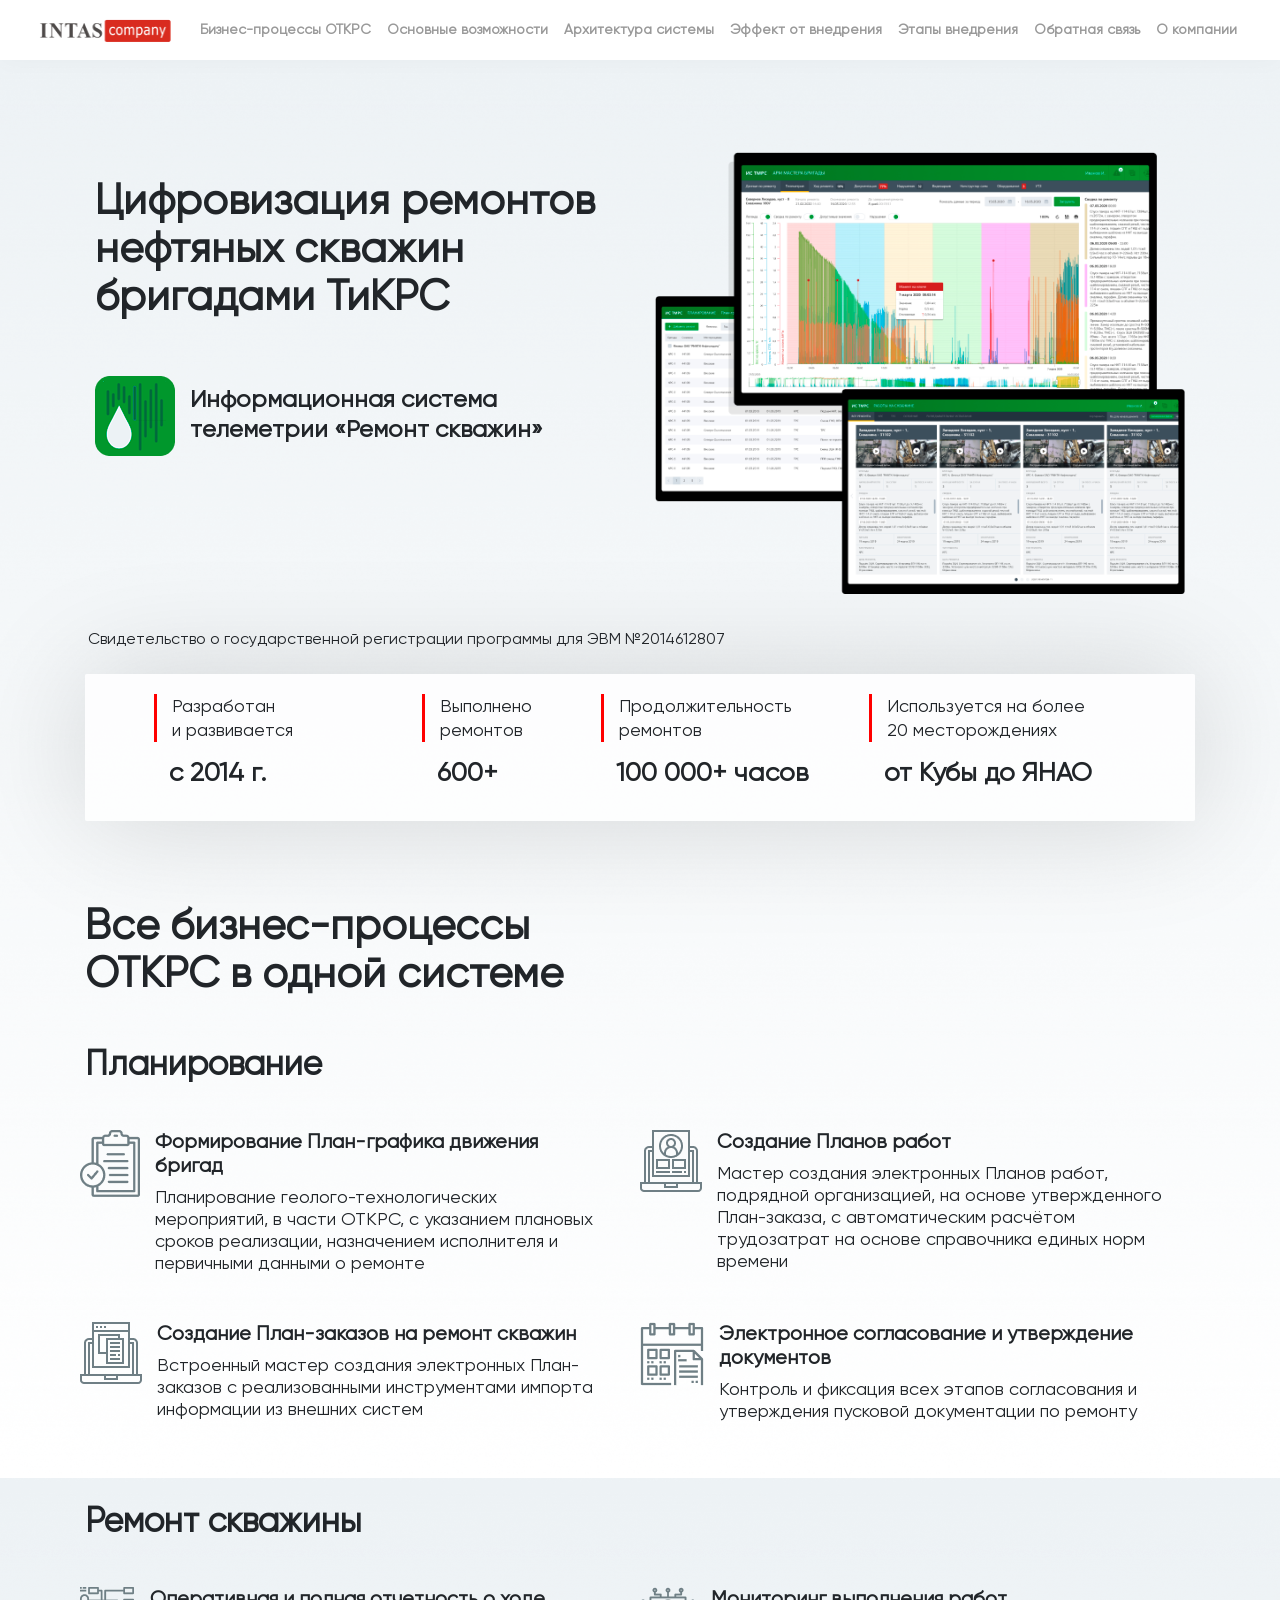
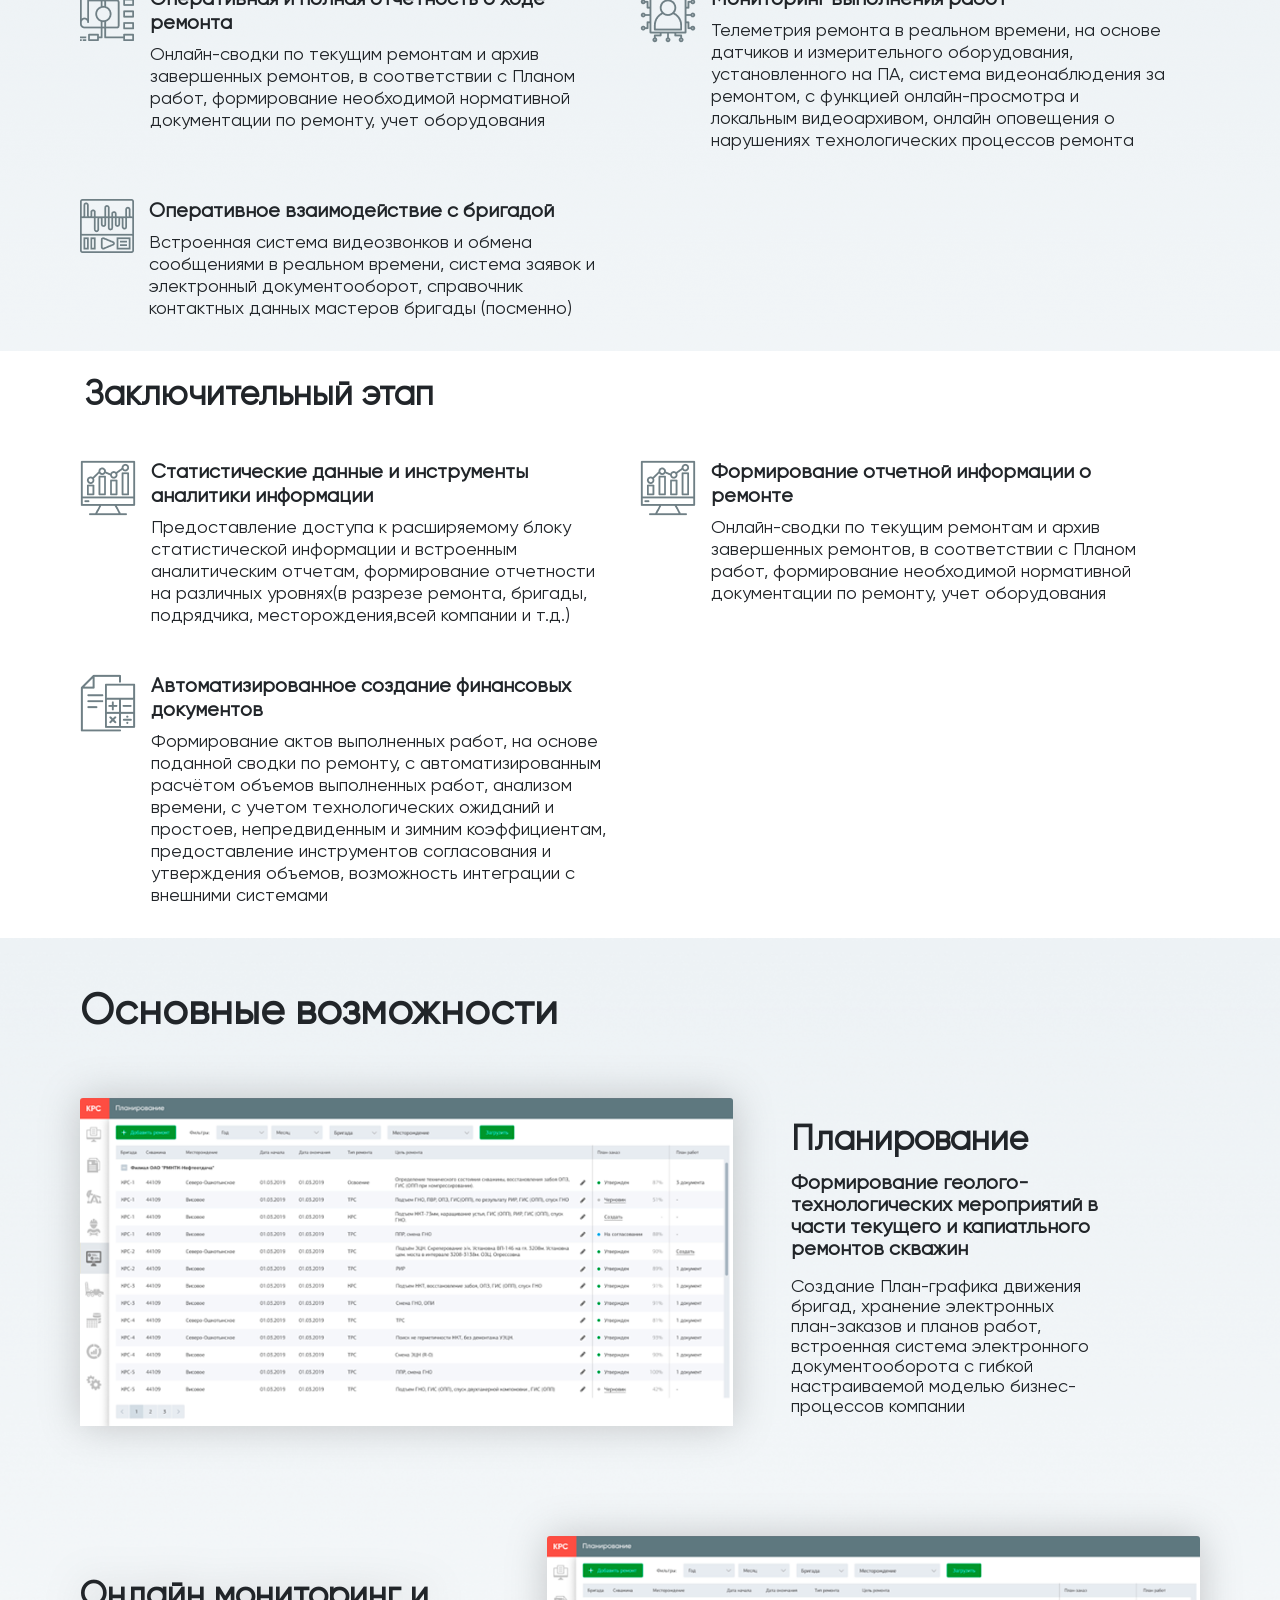
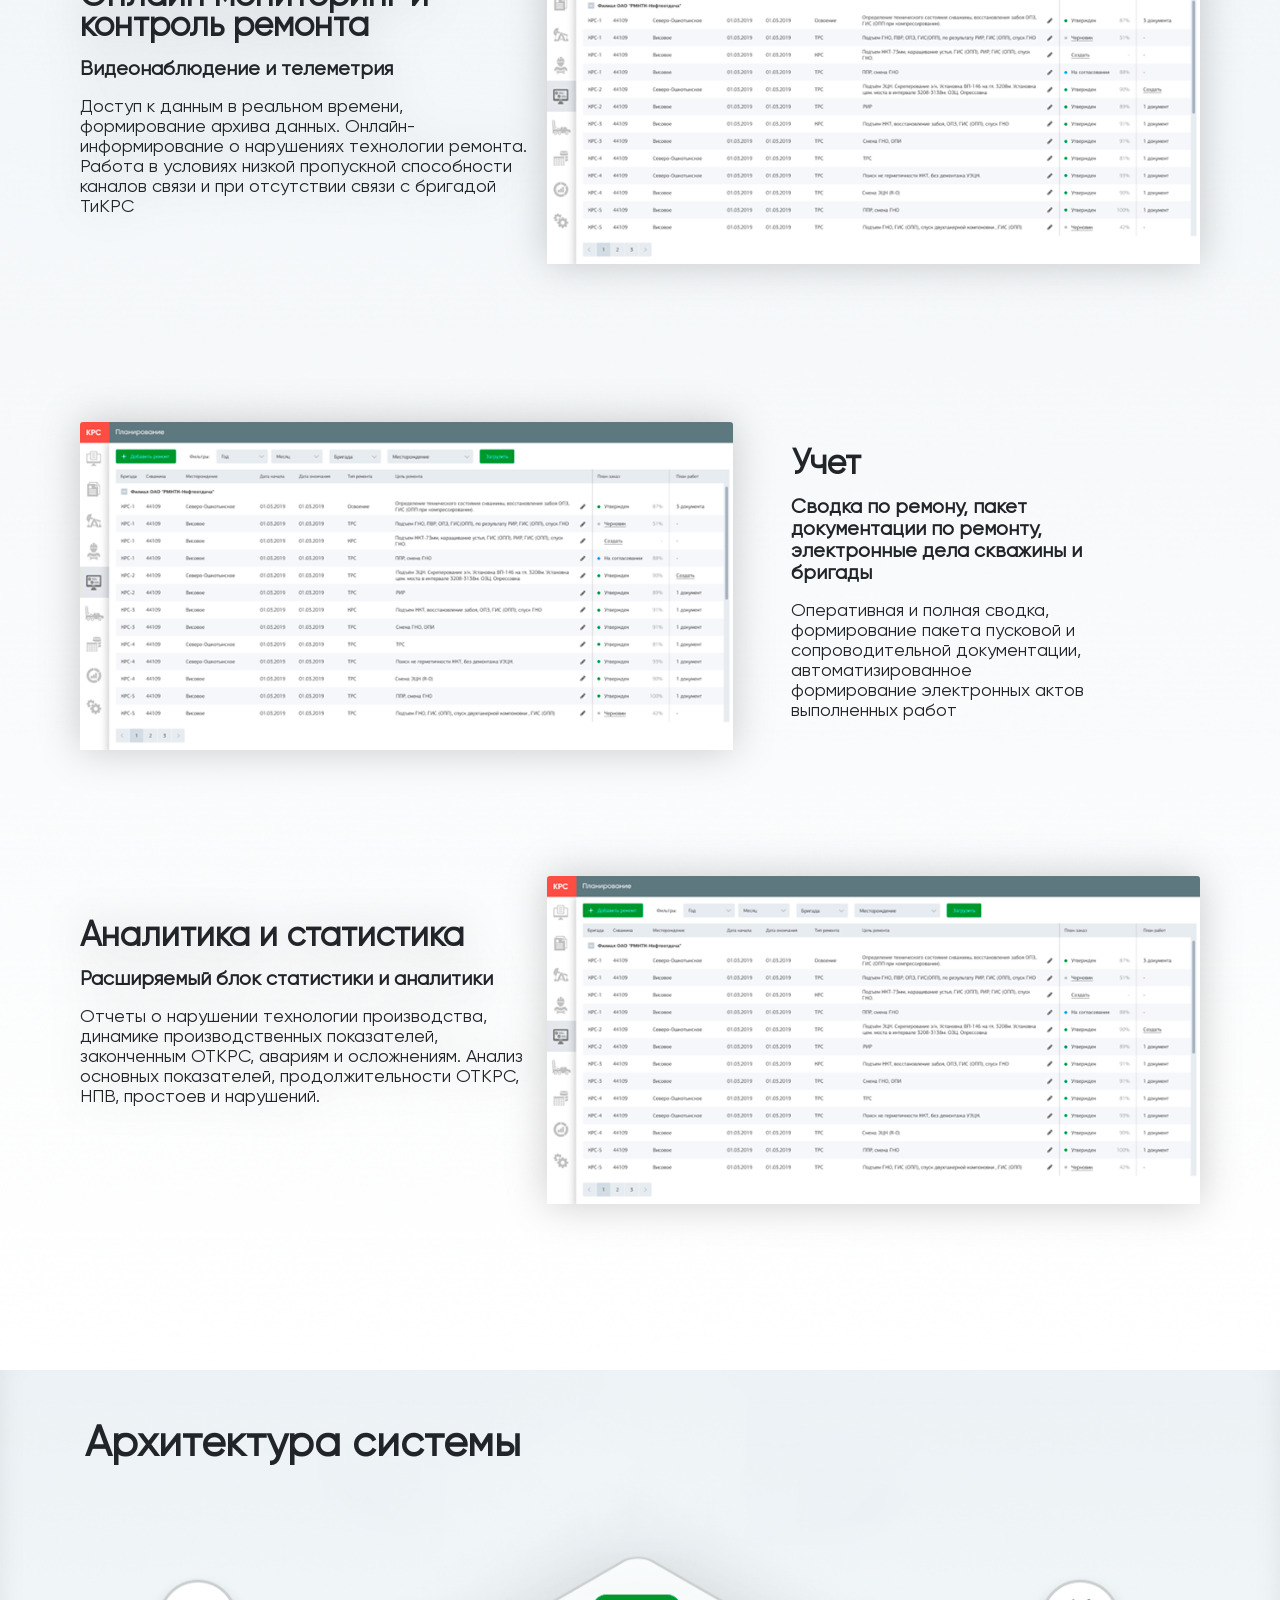
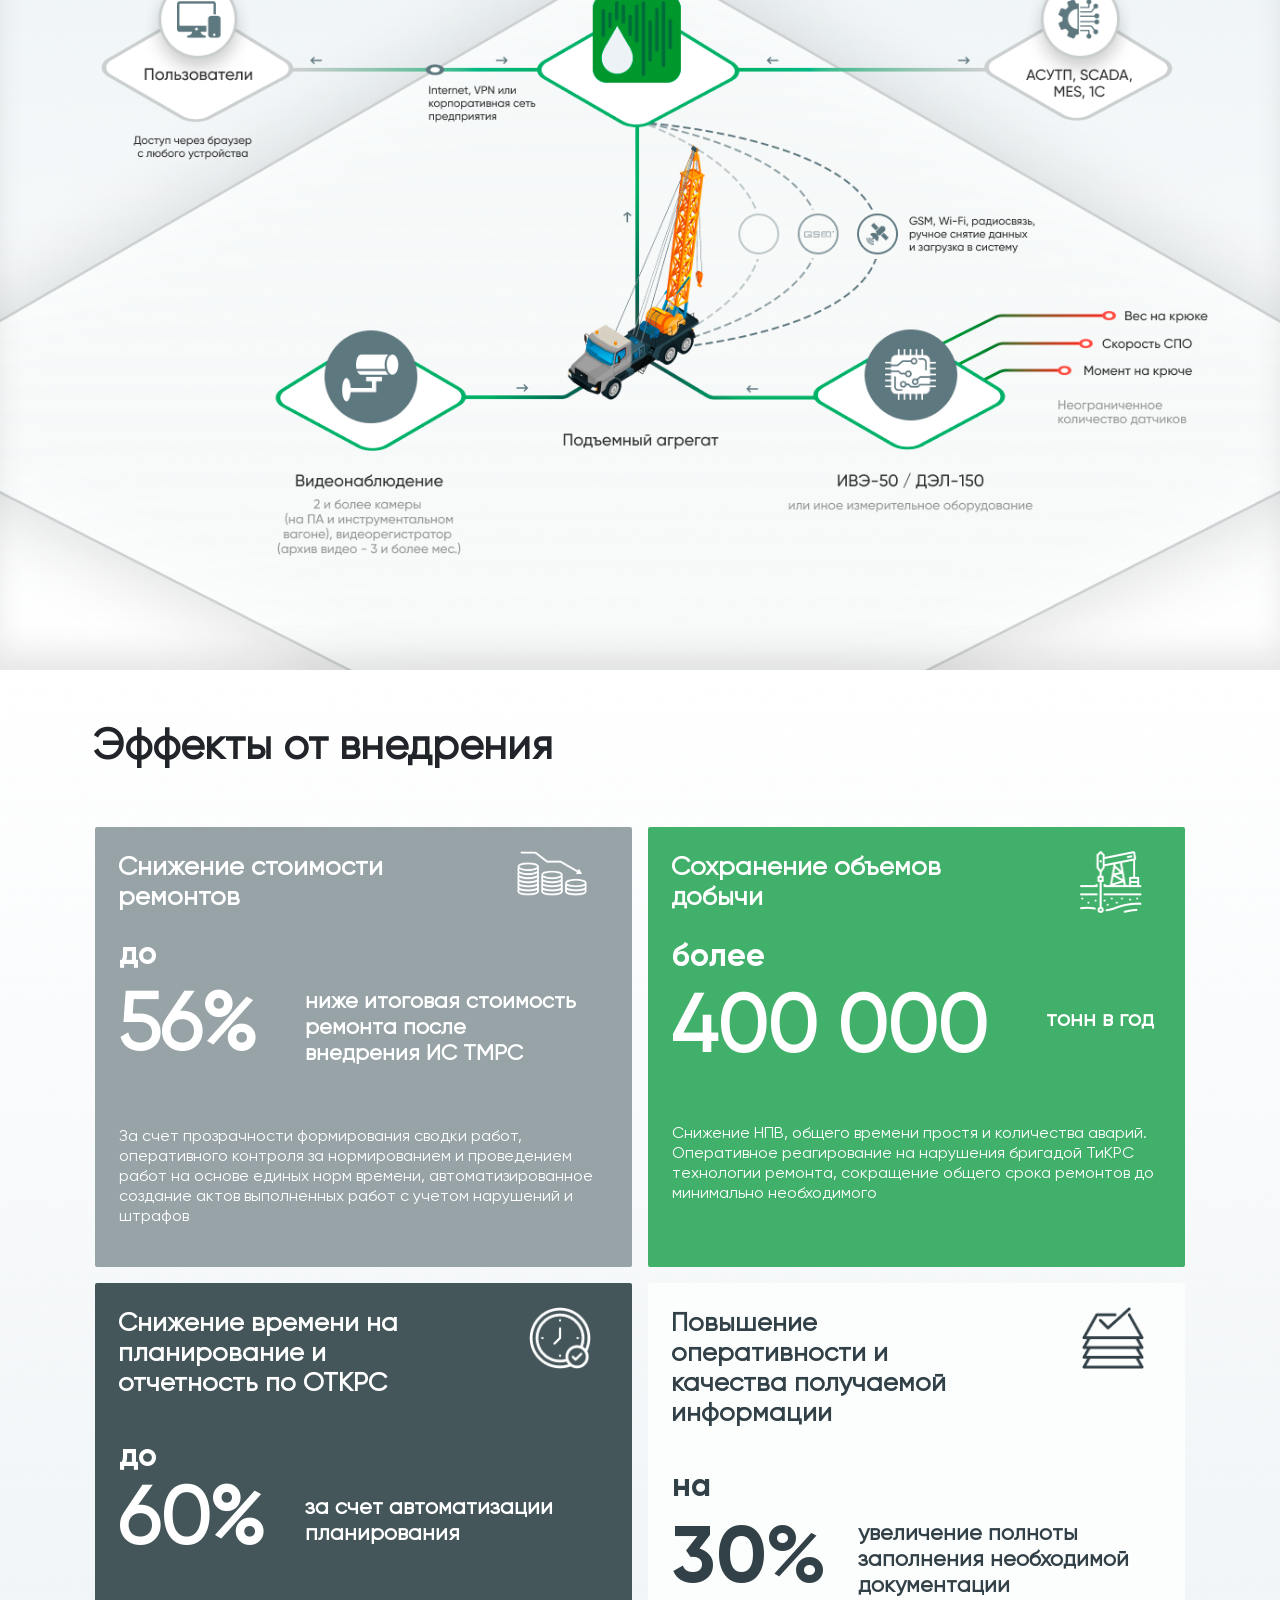
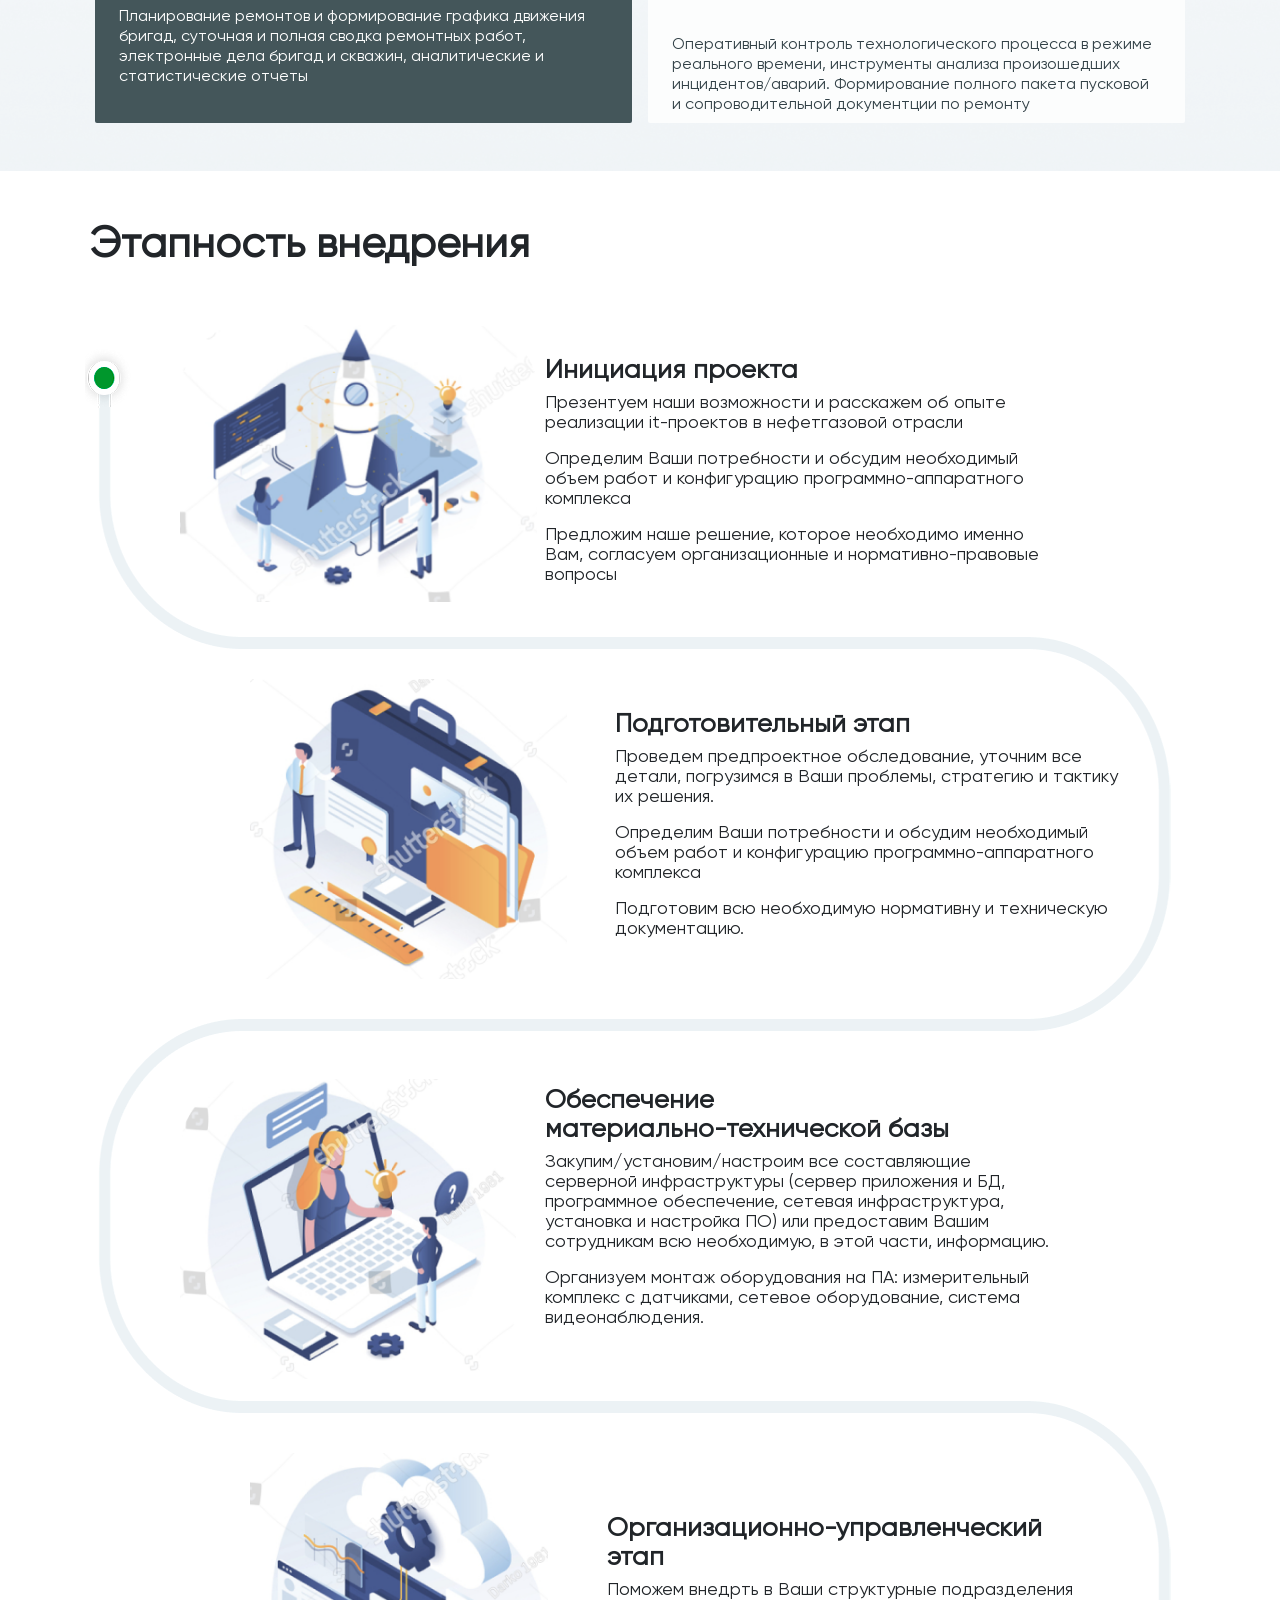
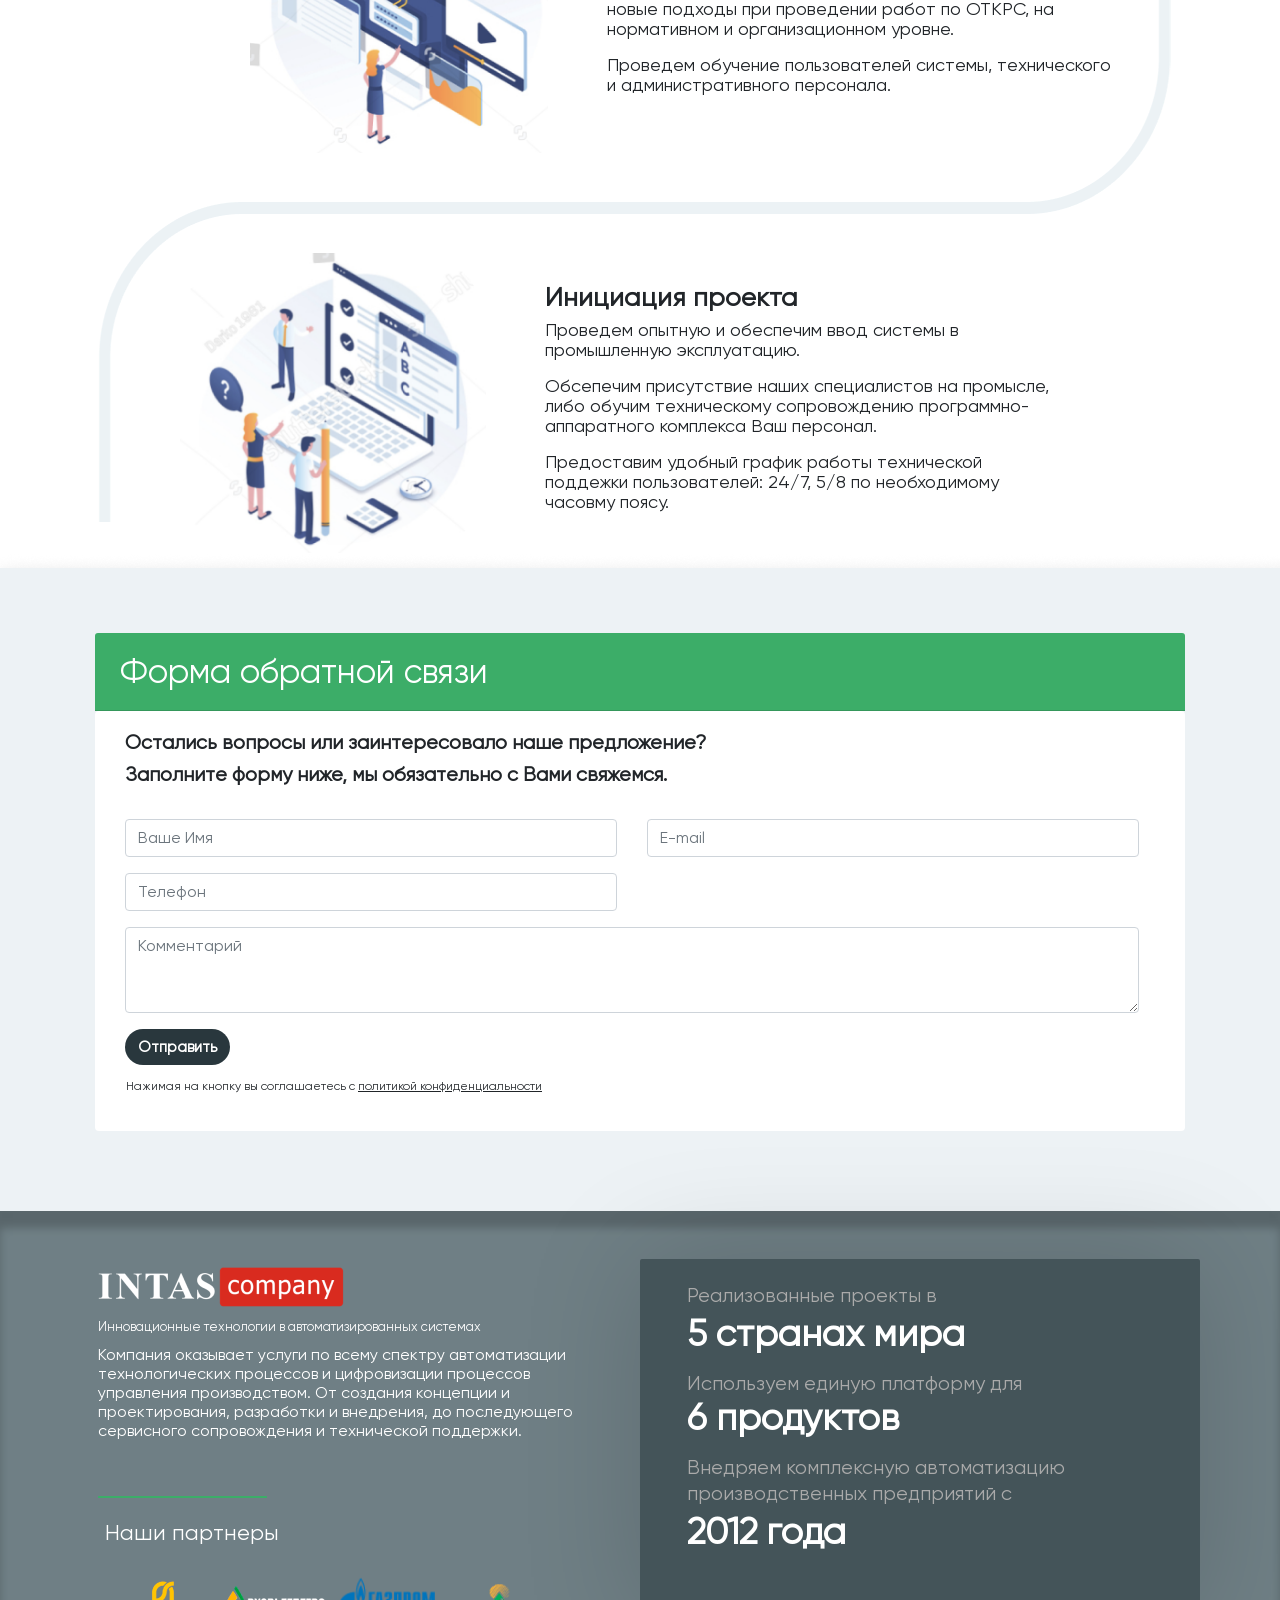
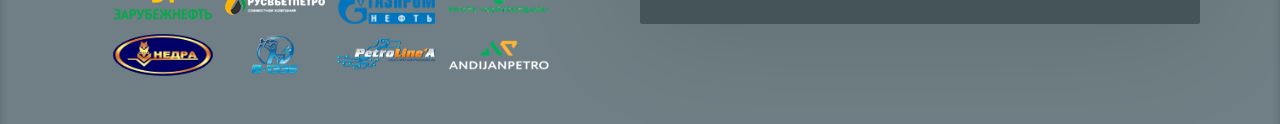
==== commit 7b478f15: "Update index.html" ====
--- a/index.html
+++ b/index.html
@@ -592,12 +592,12 @@
 
   </section>
   <section class="d-block d-sm-none " style="background-image: url('/images/bg5.png');">
-    <div class="row-full" id="feedback">
+    <div class="row-full pr-1" id="feedback">
             <div class="row justify-content-center">
                 <div class="col-md-12 p-0" >
                   <h5 class="card-header text2form formheader text-white " style="text-align: left;">Форма обратной связи</h5>
 
-                    <div class="card card-form pl-0 " >
+                    <div class="card card-form pl-0 pr-0" >
                         <h3 class="text1form col-lg-9 col-12">Остались вопросы или заинтересовало наше предложение? <br> Заполните форму ниже, мы обязательно с Вами свяжемся.</h3>
                         <div class="card-body pb-lg-0 ">
 
--- a/css/style.css
+++ b/css/style.css
@@ -420,10 +420,7 @@
 .collapsing{
   background-color: #66777E !important;
 }
-.row-full{
- width: 98vw;
- 
-}
+
 .shadowform{
   -webkit-box-shadow: 0px 17px 8px 0px rgba(0, 0, 0, 0.2) inset;
 -moz-box-shadow: 0px 17px 8px 0px rgba(0, 0, 0, 0.2) inset;
@@ -1426,7 +1423,7 @@
     text-decoration: none;
     position: fixed;
     top: 87vh;
-    right: 0px;
+    right: 5px;
     opacity: 0.8;
     display: none;
     background: url('/images/arrow.png') no-repeat 0px 0px;
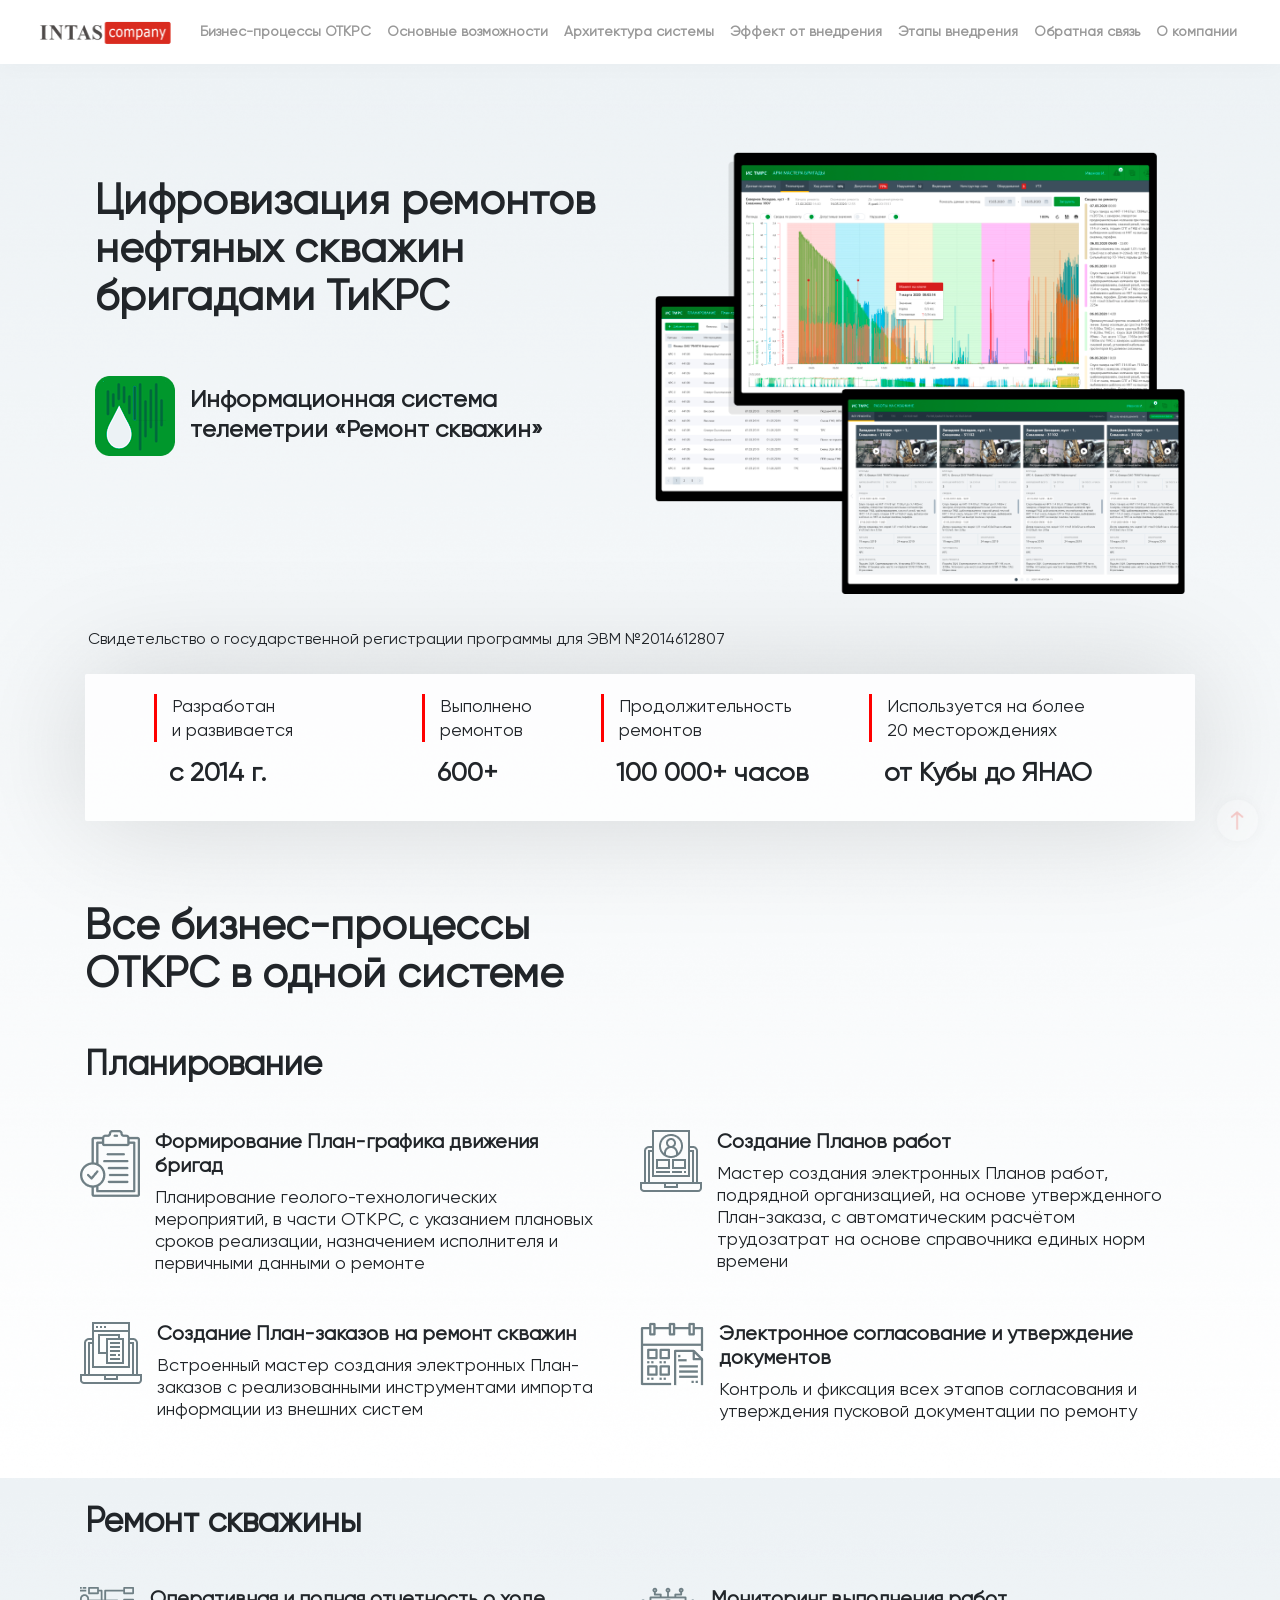
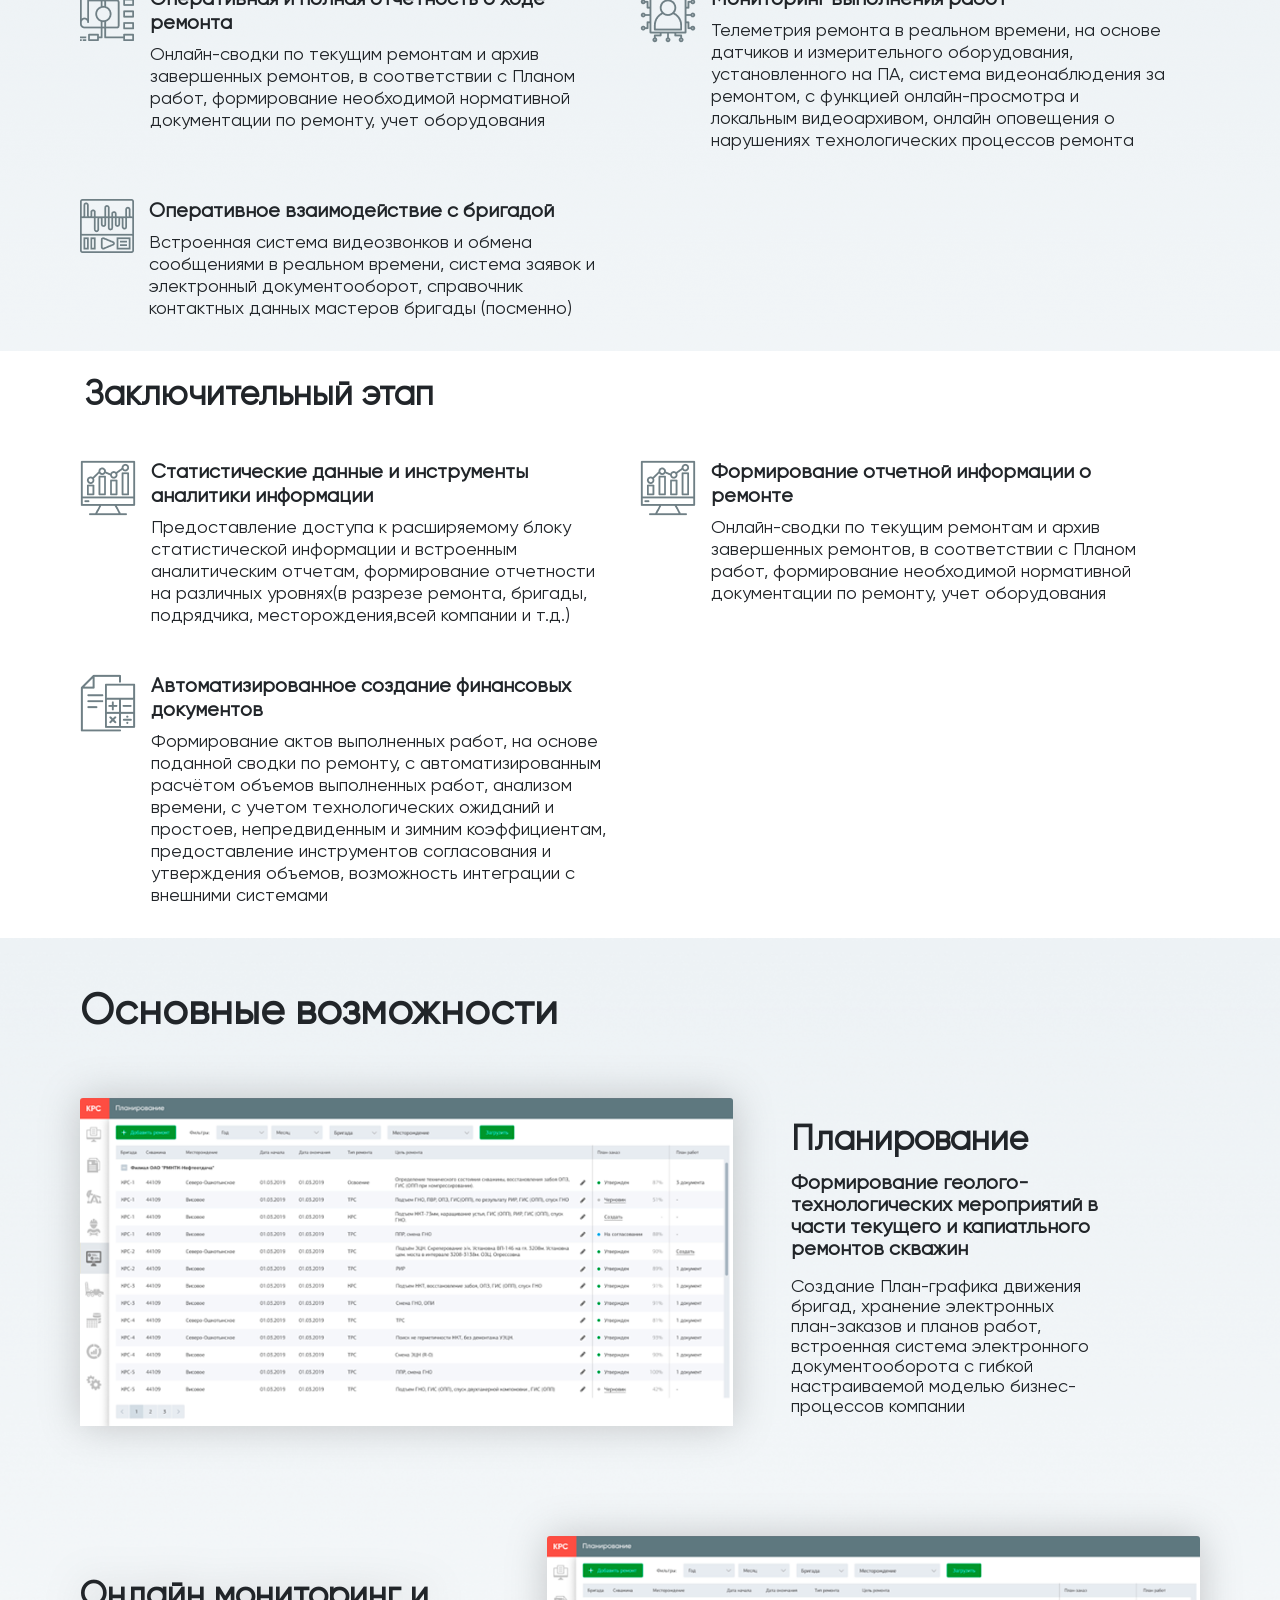
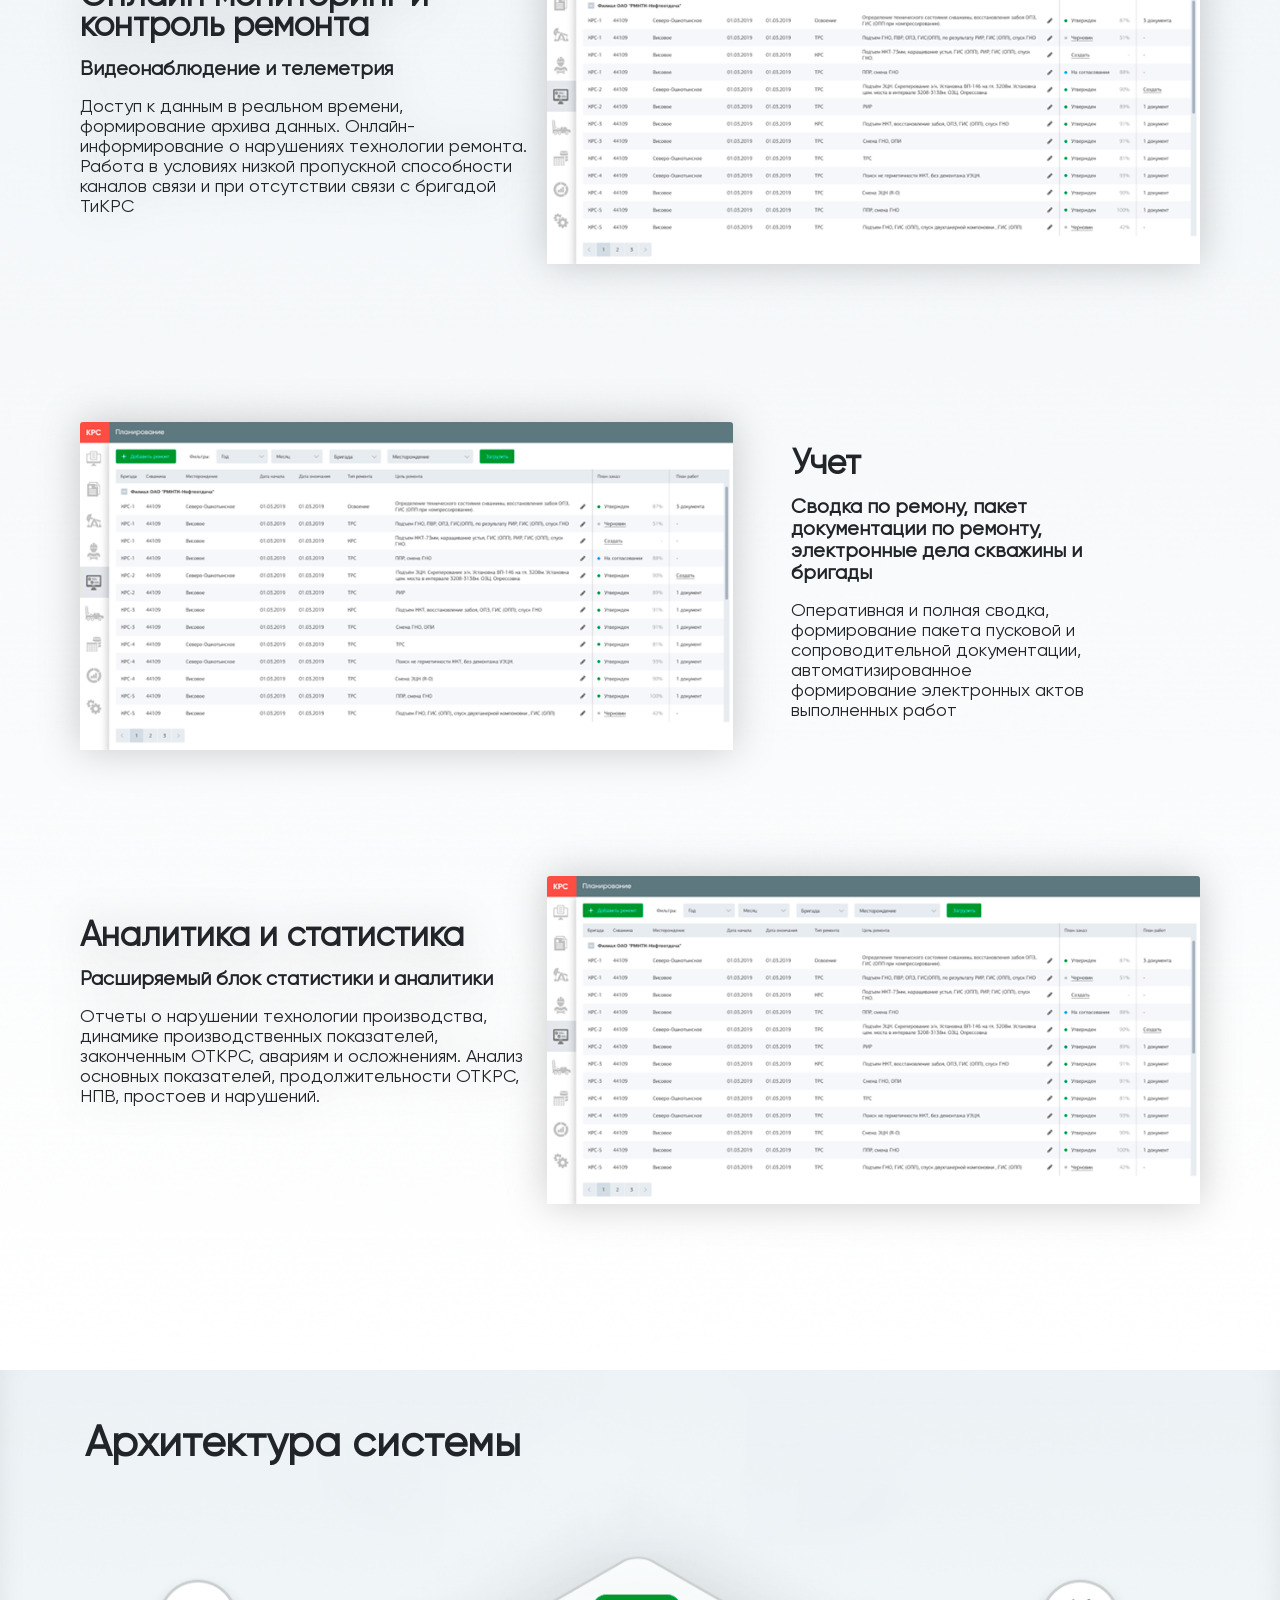
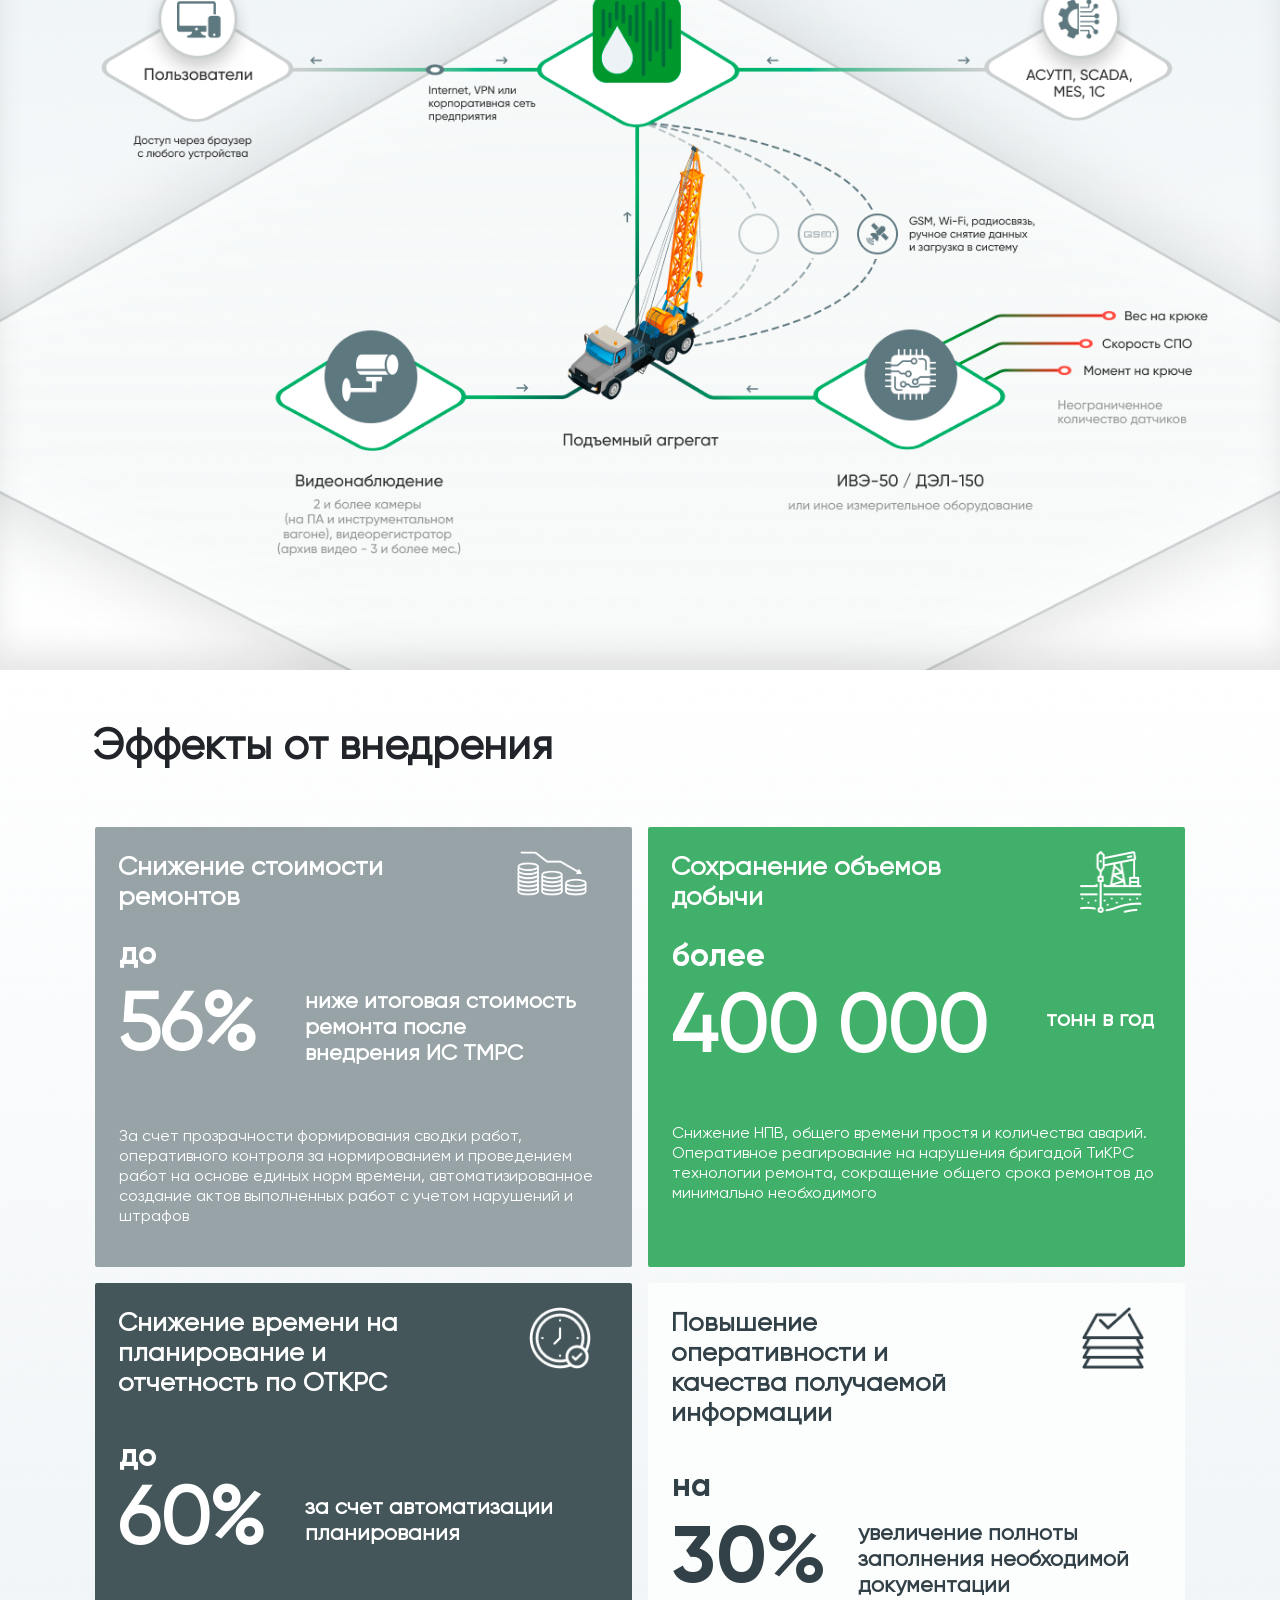
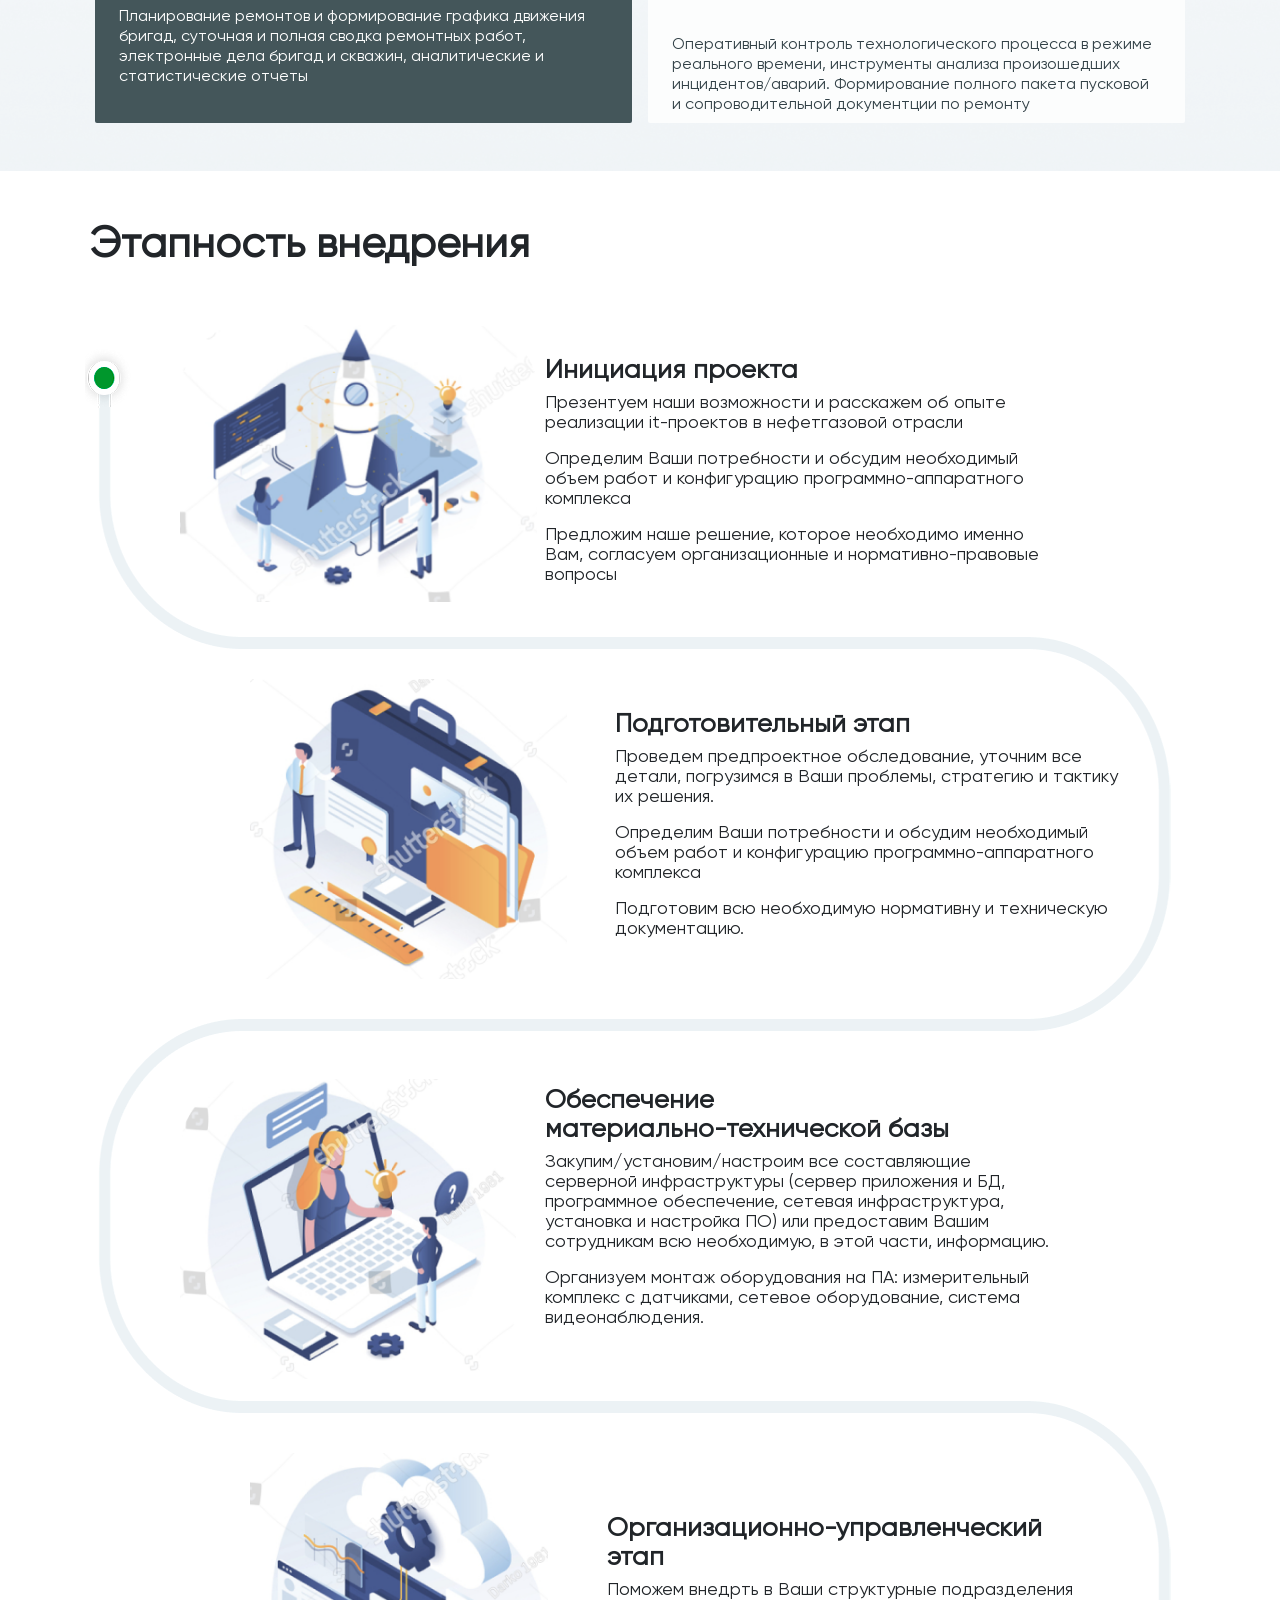
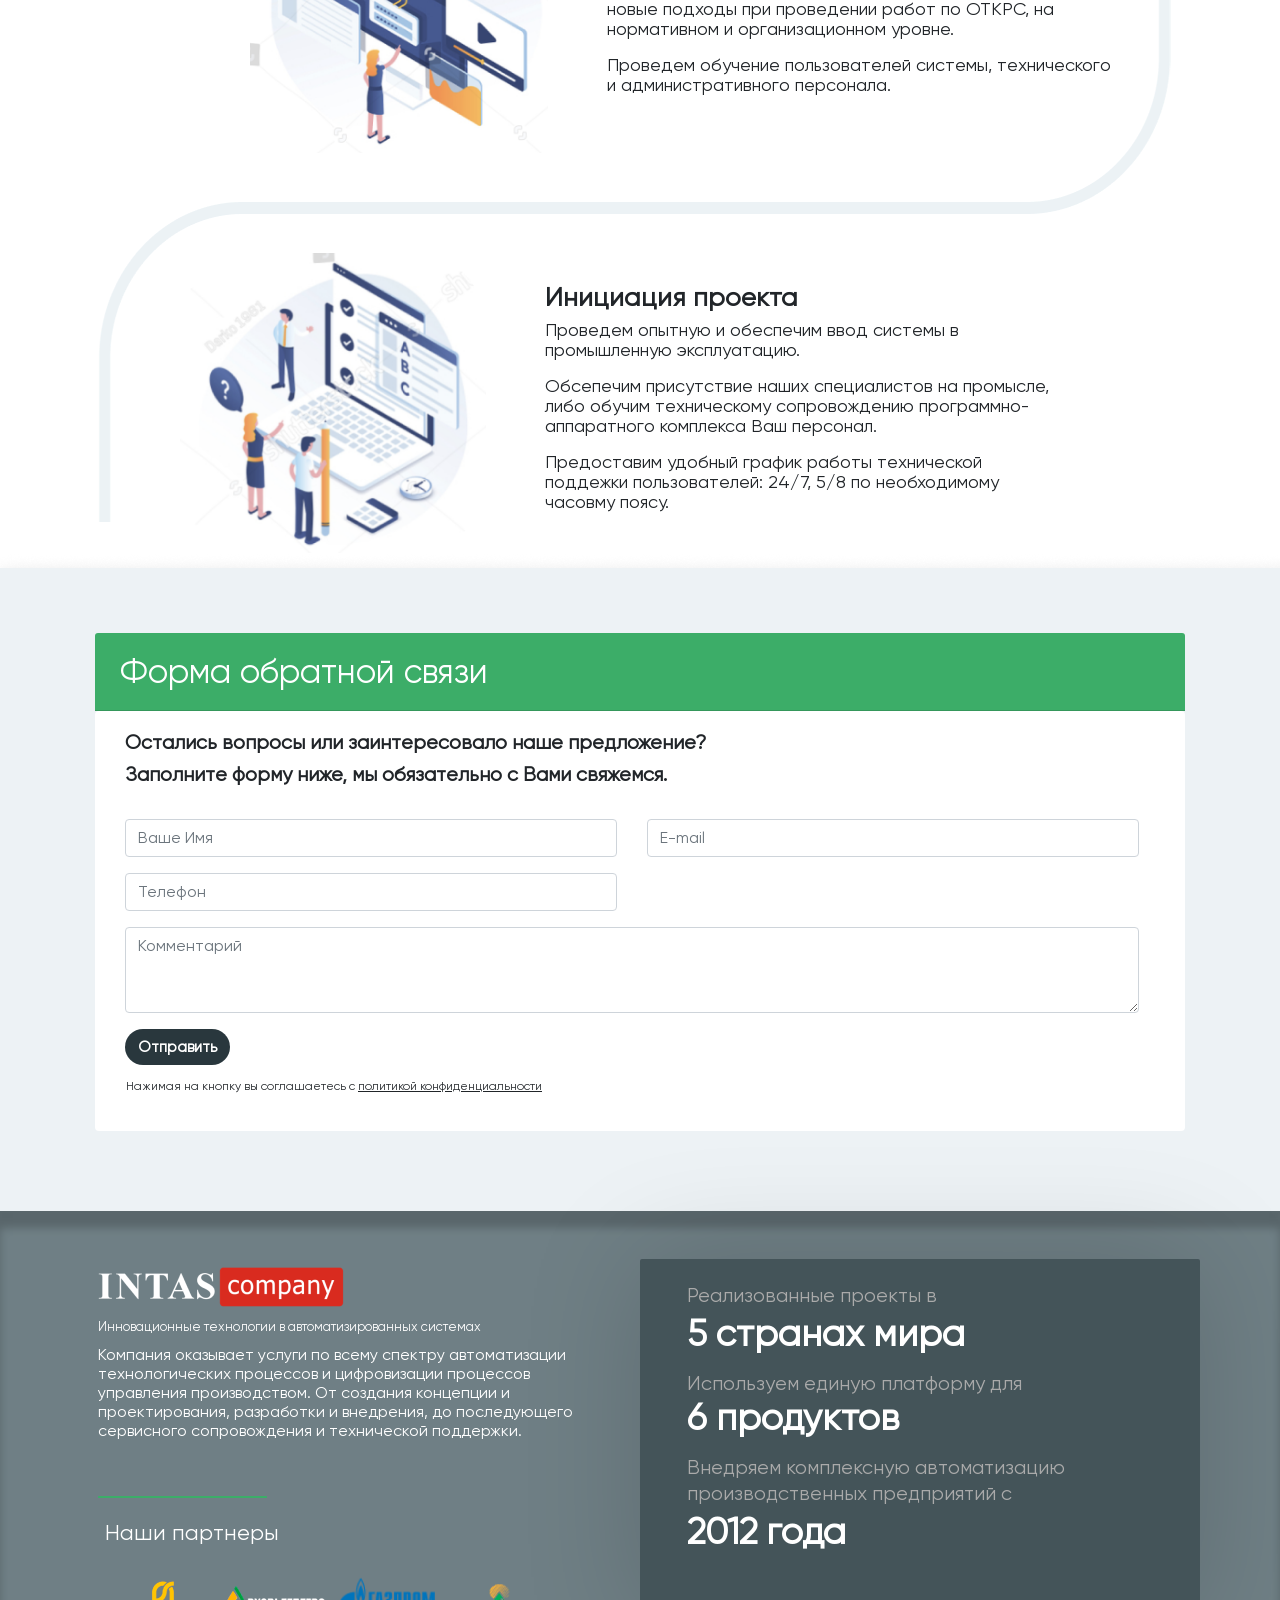
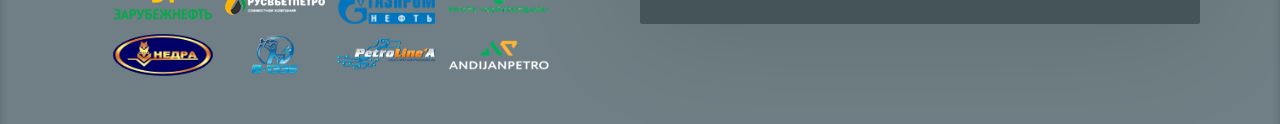
==== commit 715fb4f1: "2" ====
--- a/index.html
+++ b/index.html
@@ -17,9 +17,48 @@
 <body data-spy="scroll" data-target=".navbar" data-offset="50">
 
 
-  <nav class="navbar navbar-expand-lg navbar-light fixed-top bg-intas  pb-xl-3 pt-xl-3">
+
+<nav class="navbar navbar-expand-lg navbar-light fixed-top bg-intas  pb-xl-3 pt-xl-3 d-block d-lg-none">
+   
+   
+  <button class="navbar-toggler order-xs-first " type="button" data-toggle="collapse" data-target="#navbarNav" aria-controls="navbarNav" aria-expanded="false" aria-label="Toggle navigation">
+    <span class="navbar-toggler-icon"></span>
+  </button>
+  <a class="navbar-brand logo brandxs "> <img src="/images/Logo.png" width="140" height="24" alt=""></a>
+  <div class="collapse navbar-collapse justify-content-center align-items-center containermenu" id="navbarNav">
+  <ul class="navbar-nav navbar-h text-center  ">
+     <a class="navbar-brand logo mr-0 d-none d-lg-block pr-3"> <img src="/images/Logo.png" width="140" height="24" alt=""></a>
+  <li class="nav-item pb-3 pt-3 pb-lg-1 pt-lg-1 topnav">
+  <a class="nav-link active "  href="#otkrs">Бизнес-процессы ОТКРС</a>
+  </li>
+  <li class="nav-item pb-3 pt-3  pb-lg-1 pt-lg-1  topnav">
+    <a class="nav-link "  href="#usage">Основные возможности</a>
+  </li>
+  <li class="nav-item pb-3 pt-3  pb-lg-1 pt-lg-1 topnav">
+    <a class="nav-link "  href="#arch">Архитектура системы</a>
+  </li>
+  <li class="nav-item pb-3 pt-3  pb-lg-1 pt-lg-1 topnav">
+    <a class="nav-link "  href="#effects">Эффект от внедрения</a>
+  </li>
+  <li class="nav-item pb-3 pt-3  pb-lg-1 pt-lg-1 topnav">
+    <a class="nav-link "  href="#stages" >Этапы внедрения</a>
+  </li>
+  <li class="nav-item pb-3 pt-3  pb-lg-1 pt-lg-1 topnav">
+    <a class="nav-link " href="#feedback" >Обратная связь</a>
+  </li>
+  <li class="nav-item pb-3 pt-3  pb-lg-1 pt-lg-1 topnav">
+    <a class="nav-link "  href="#about" >О компании</a>
+  </li>
+  <li class="nav-item d-lg-none pb-3 pt-3 fixed-bottom " style="background: rgb(87,101,107)">
+    <h3 class="navbar-menu-lasttext " style="text-align: center;">ООО ИНТАС-КОМПАНИ 2021 г.</h3>
+  </li>
+    </ul>
+  </div>
+   
+</nav>
+ <nav class="navbar navbar-expand-lg navbar-light fixed-top bg-intas  pb-xl-3 pt-xl-5 d-none d-lg-block">
    <a class="navbar-brand logo mr-0 d-lg-none "> <img src="/images/Logo.png" width="140" height="24" alt=""></a>
-    <img src="/images/navbarfiller.png">
+   
   <button class="navbar-toggler order-first pb-1 pt-1 pb-lg-0 " type="button" data-toggle="collapse" data-target="#navbarNav" aria-controls="navbarNav" aria-expanded="false" aria-label="Toggle navigation">
     <span class="navbar-toggler-icon"></span>
   </button>
@@ -47,15 +86,13 @@
   <li class="nav-item pb-3 pt-3  pb-lg-1 pt-lg-1 topnav">
     <a class="nav-link "  href="#about" >О компании</a>
   </li>
-  <li class="nav-item d-lg-none pb-3 pt-3" style="background: rgb(87,101,107)">
-    <h3 class="navbar-menu-lasttext" style="text-align: center;">ООО ИНТАС-КОМПАНИ 2021 г.</h3>
+  <li class="nav-item d-lg-none pb-3 pt-3 " style="background: rgb(87,101,107)">
+    <h3 class="navbar-menu-lasttext " style="text-align: center;">ООО ИНТАС-КОМПАНИ 2021 г.</h3>
   </li>
     </ul>
   </div>
    
 </nav>
-
- 
  
     <header class="py-3 py-lg-4 bg-image-full" style="background-image: url('/images/bg.png');">
   <section class="hero hero-bg d-flex justify-content-center align-items-center" >
@@ -123,34 +160,34 @@
 </div>  
 
  
-  <div class="jumbotron pl-lg-5 jumbotron-fluid pl-xl-0 pb-lg-1 pt-lg-1 pb-0 pt-0 d-block d-sm-block d-lg-none d-xl-none" >
+  <div class="jumbotron pl-lg-5 jumbotron-fluid pl-xl-0 pb-lg-1 pt-lg-1 pb-0 pt-0 d-block d-sm-block d-lg-none d-xl-none jumbxshadow" >
 
      <div class="container ">
    <div class="row justify-content-left pl-xl-5 ">
-  <div class="column col-6 col-md-3 col-lg-6 col-xl-3 mb-0 pl-0">
+  <div class="column col-6 col-md-3 col-lg-6 col-xl-3 mb-0 pl-">
     <div class="card border-0 pb-2 pl-0 pr-0 ">
       <h3 class="headertext3">Разработан<br> и развивается</h3>
-      <p class="headertext2">с 2014 г.</p>
-    </div>
-  </div>
-
-  <div class="column col-6 col-md-3 col-lg-6 col-xl-2 mb-0 pl-0">
+      <p class="headertext2 mb-0">с 2014 г.</p>
+    </div>
+  </div>
+
+  <div class="column col-6 col-md-3 col-lg-6 col-xl-2 mb-0 ">
     <div class="card border-0 pb-2 pl-0 pr-0">
       <h3 class="headertext3">Выполнено<br>ремонтов</h3>
-      <p class="headertext2">600+</p>
+      <p class="headertext2 mb-0">600+</p>
     </div>
   </div>
   
-  <div class="column col-6 col-md-3 col-lg-6 col-xl-3 mb-0 pl-0">
+  <div class="column col-6 col-md-3 col-lg-6 col-xl-3 mb-0 ">
     <div class="card border-0 pb-2  pl-0 pr-0">
       <h3 class="headertext3">Продолжительность<br> ремонтов</h3>
       <p class="headertext2">100 000+ часов</p>
     </div>
   </div>
   
-  <div class="column col-6  col-md-3 col-lg-6 col-xl-4 mb-0 pl-0">
+  <div class="column col-6  col-md-3 col-lg-6 col-xl-4 mb-0 ">
     <div class="card border-0 pb-2  pl-0 pr-0">
-      <h3 class="headertext3" >Используется на более <br>20 месторождениях</h3>
+      <h3 class="headertext3" >Более <br> 20 месторождений</h3>
       <p class="headertext2">от Кубы до ЯНАО</p>
     </div>
   </div>
@@ -595,7 +632,7 @@
     <div class="row-full pr-1" id="feedback">
             <div class="row justify-content-center">
                 <div class="col-md-12 p-0" >
-                  <h5 class="card-header text2form formheader text-white " style="text-align: left;">Форма обратной связи</h5>
+                  <h5 class="pt-3 pb-3 text2form formheader text-white " style="text-align: left;">Форма обратной связи</h5>
 
                     <div class="card card-form pl-0 pr-0" >
                         <h3 class="text1form col-lg-9 col-12">Остались вопросы или заинтересовало наше предложение? <br> Заполните форму ниже, мы обязательно с Вами свяжемся.</h3>
@@ -685,6 +722,11 @@
   $('body').scrollspy({target: ".navbar"})
 
 </script>
+<script>
+        $('.navbar-collapse a').click(function(){
+            $(".navbar-collapse").collapse('hide');
+        });
+    </script>
 <script type="text/javascript">
   $(document).ready(function(){
     
--- a/css/style.css
+++ b/css/style.css
@@ -389,11 +389,22 @@
 .navbar-nav {
     background-color: #66777E !important;
     overflow: hidden;
-}
-
+
+}
+.brandxs 
+{
+    position: absolute;
+    left: 45%;
+    margin-left: -50px !important; 
+   
+}
+.navbar-h{
+  height: 100vh;
+}
 .navbar{
   padding-left: 0px; 
   padding-right: 0px; 
+
 }
 .navbar-toggler,
 .navbar-toggler:hover,
@@ -763,9 +774,21 @@
 text-align: left;
 padding-top: 6px;
 }
+
+hr {
+ width: 400% !important;
+  margin-left: -5%;
+  
+}
+.row-full{
+  width: 99.7vw;
+}
+.jumbxshadow{
+  box-shadow: 0px 0px 50px rgba(0, 0, 0, 0.25)
+}
 .headerpictext3{
   font-family: Gilroy;
-font-size: 9px;
+font-size: 11px;
 font-style: normal;
 font-weight: 400;
 line-height: 11px;
@@ -774,8 +797,8 @@
 padding-top: 50px;
 }
 .headertext2{
-  font-family: Gilroy;
-font-size: 13px;
+  font-family: Gilroy-Bold;
+font-size: 14px;
 font-style: normal;
 font-weight: 600;
 line-height: 26px;
@@ -790,7 +813,7 @@
   border-left: 3px solid red;
   padding-left: 10px;
 font-family: Gilroy;
-font-size: 11px;
+font-size: 12px;
 font-style: normal;
 font-weight: 500;
 line-height: 15px;
@@ -922,6 +945,13 @@
 @media (min-width: 768px) {  
  .block2{
   padding-top: 40px !important; 
+}
+.brandxs 
+{
+    position: absolute;
+    left: 47%;
+    margin-left: -50px !important; 
+   
 }
 .fourcardssize{
 border-radius: 2px;
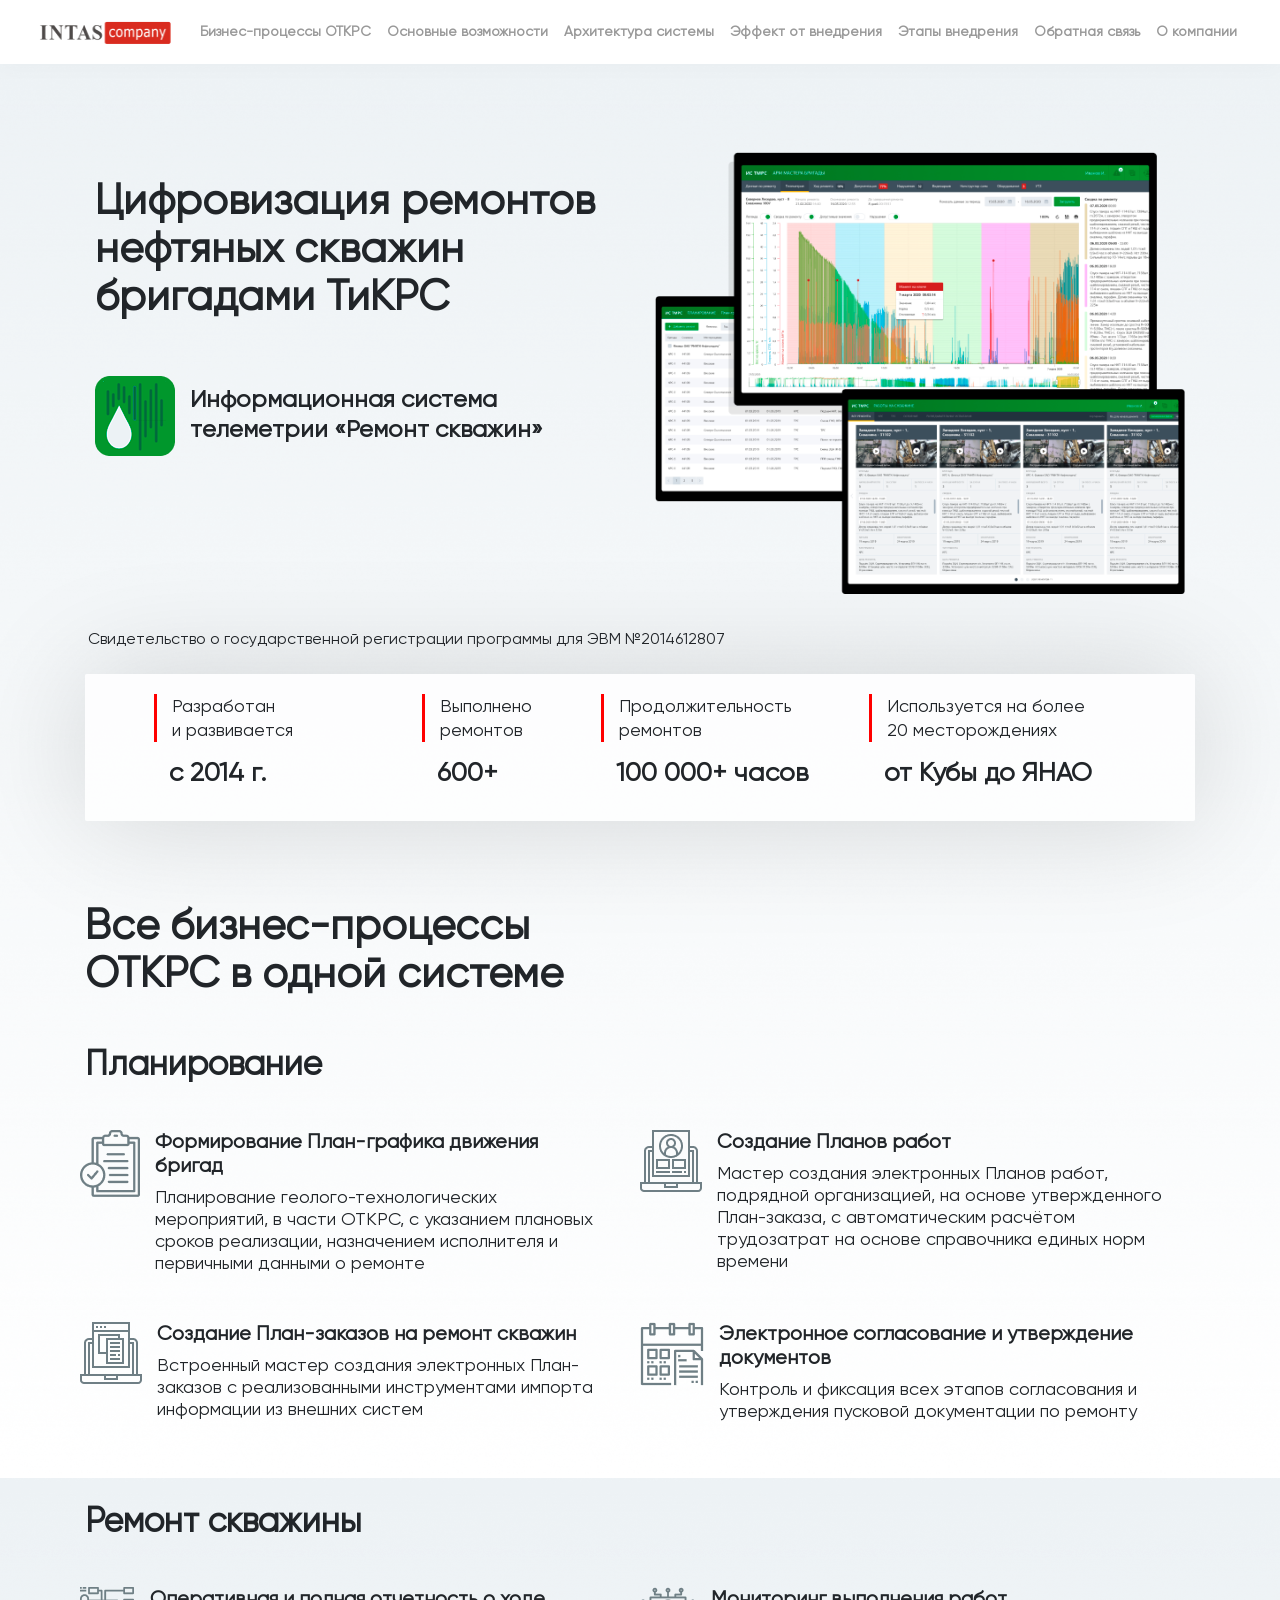
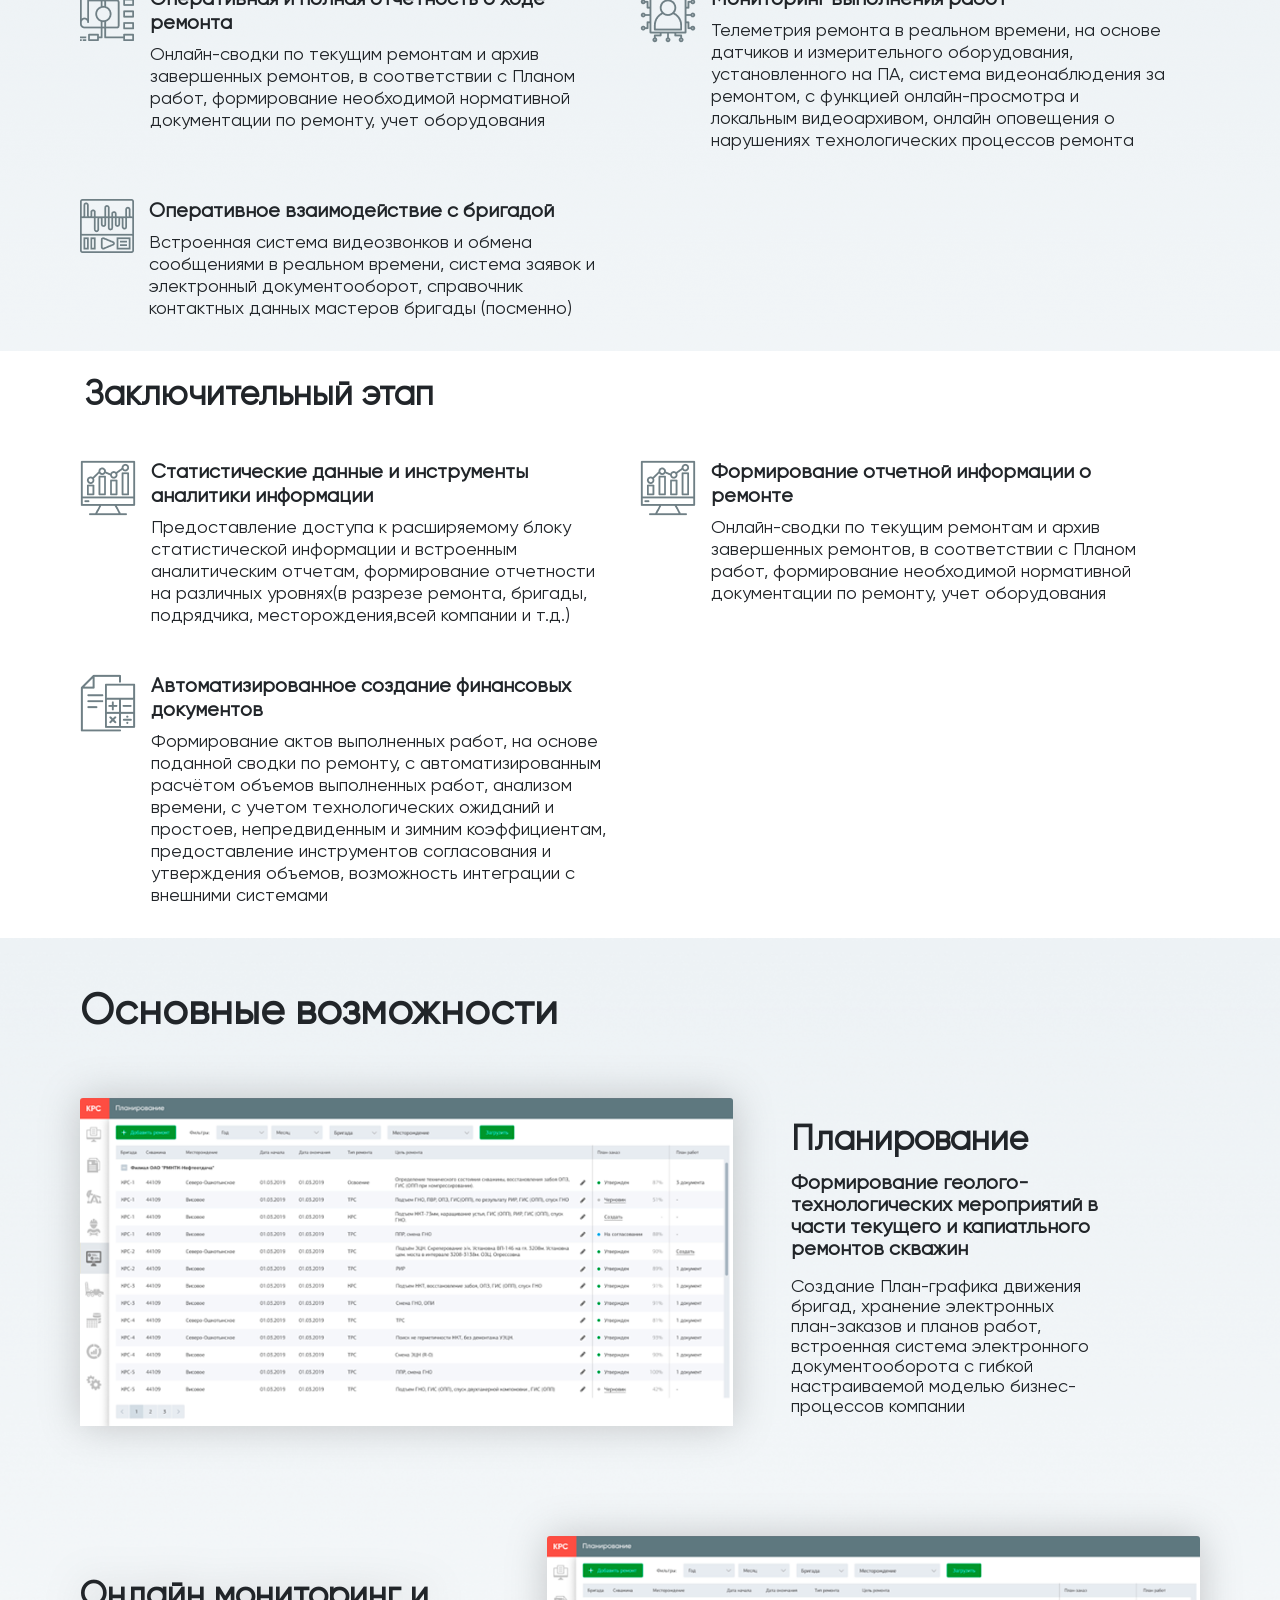
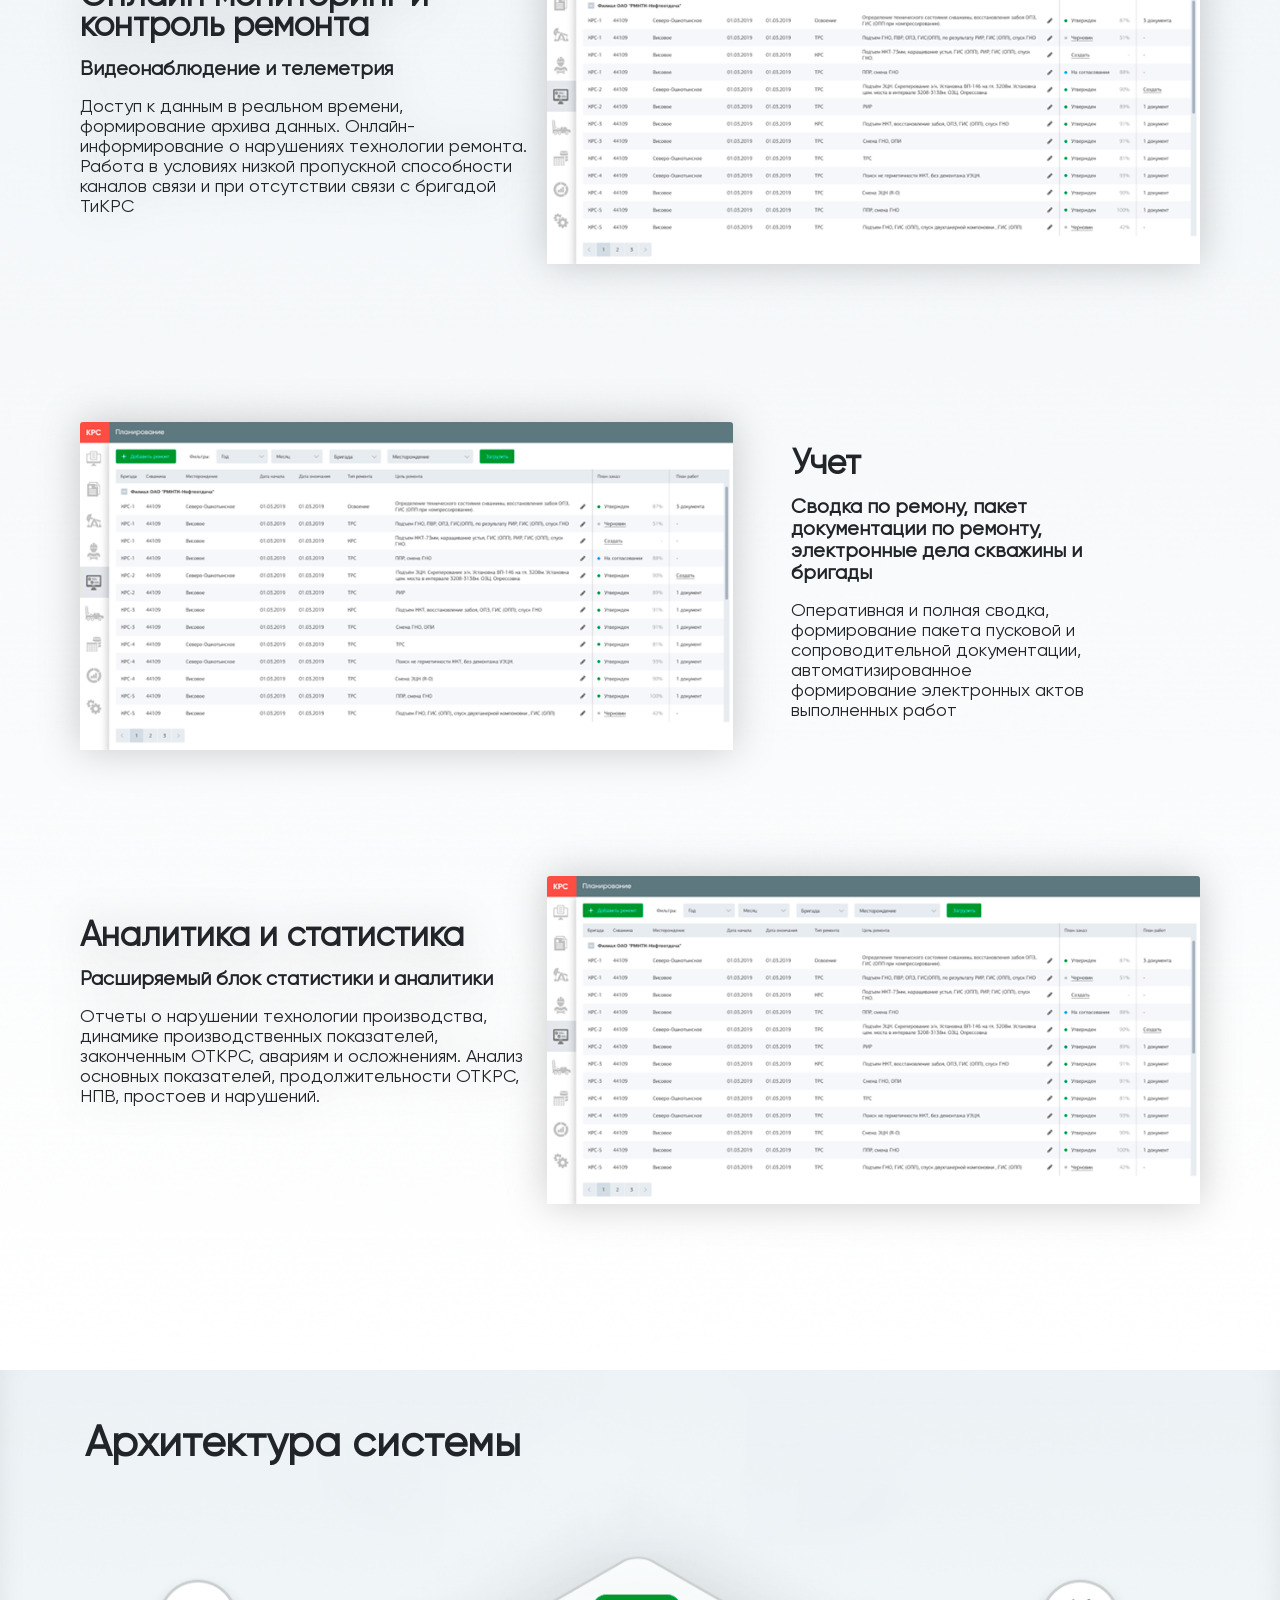
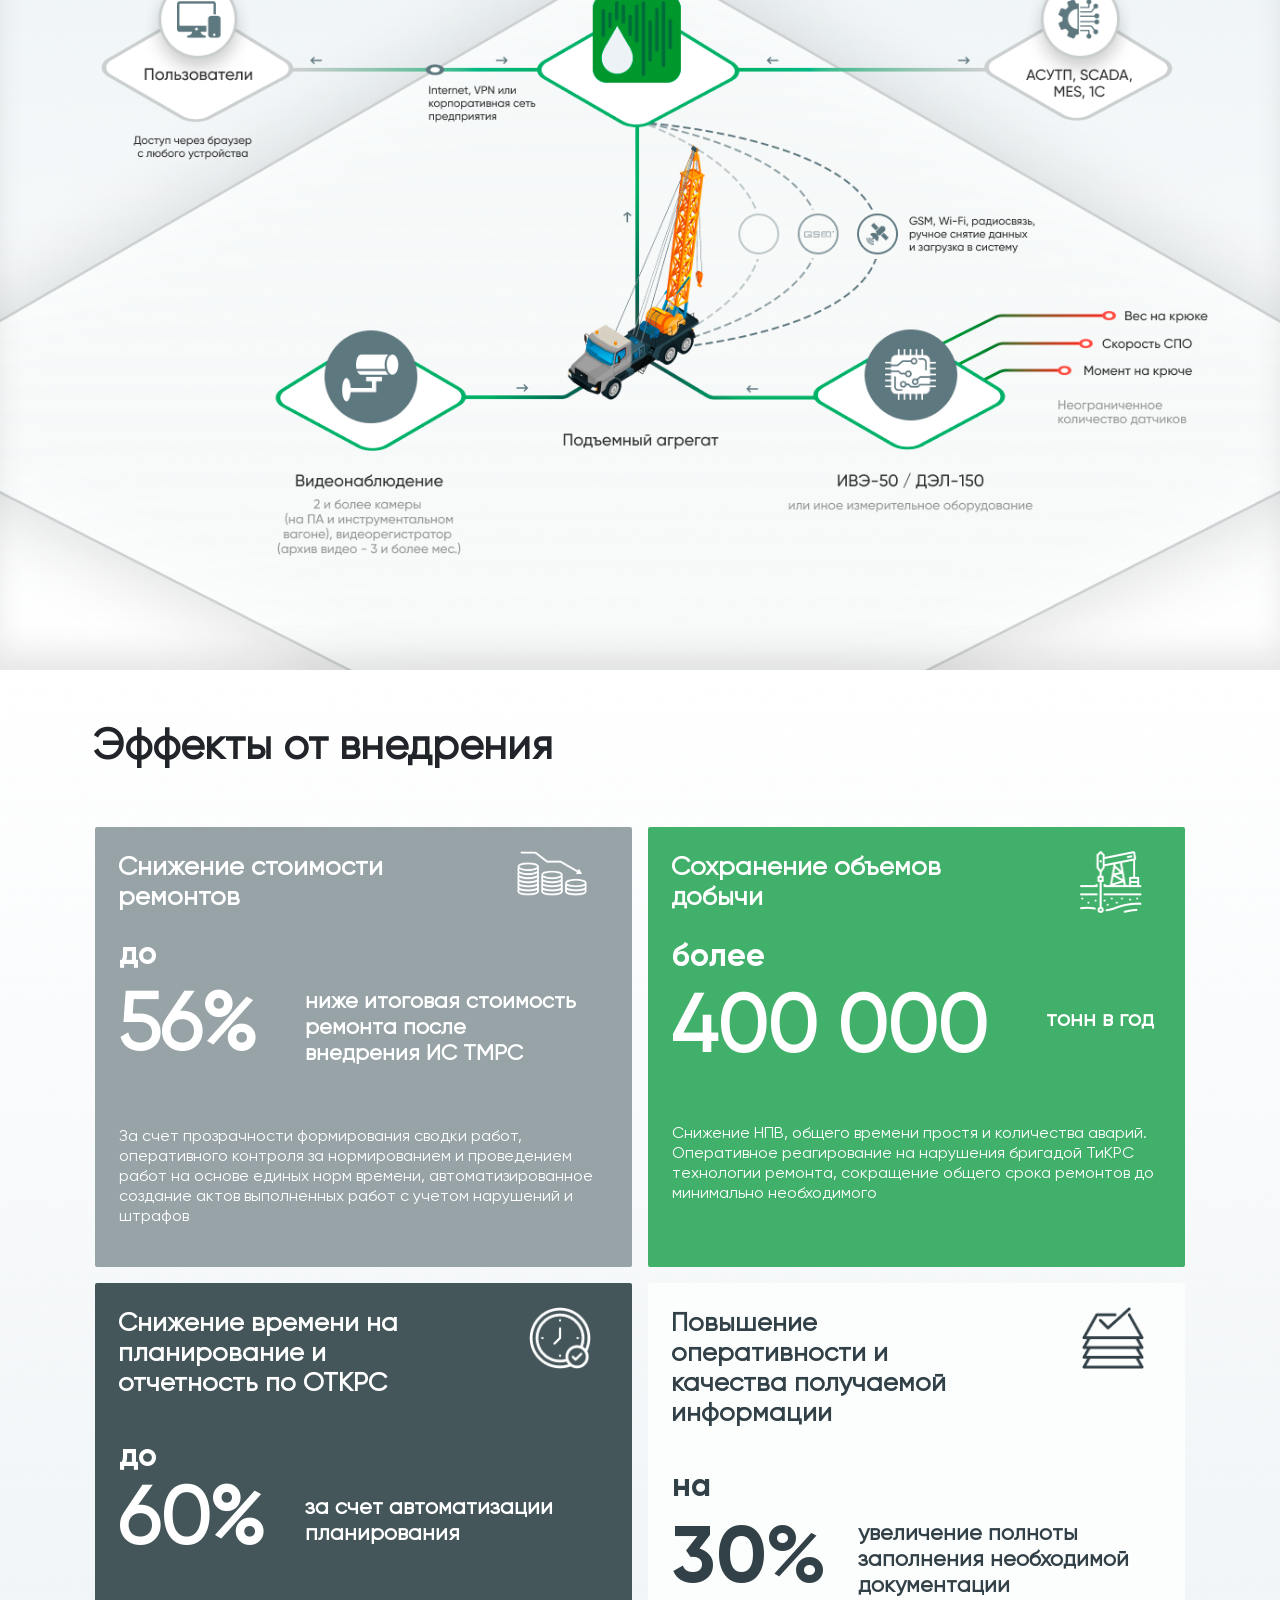
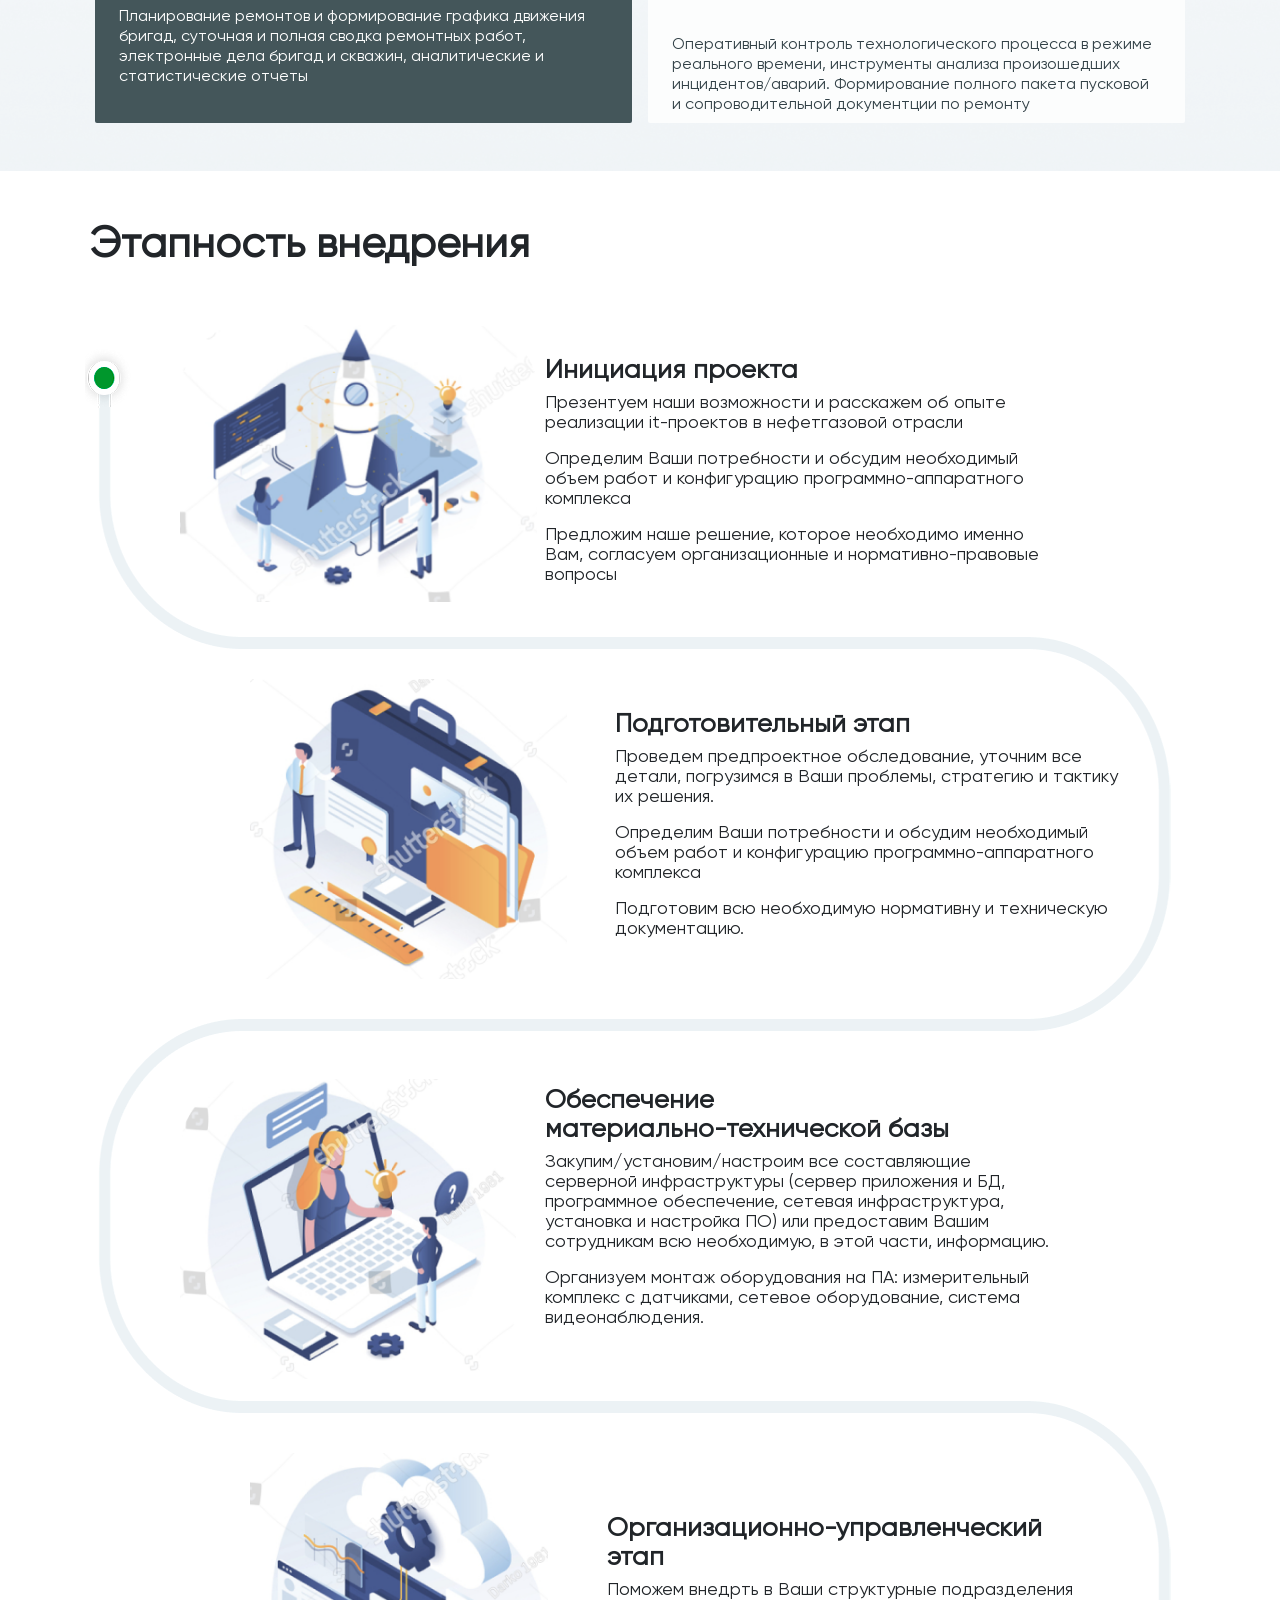
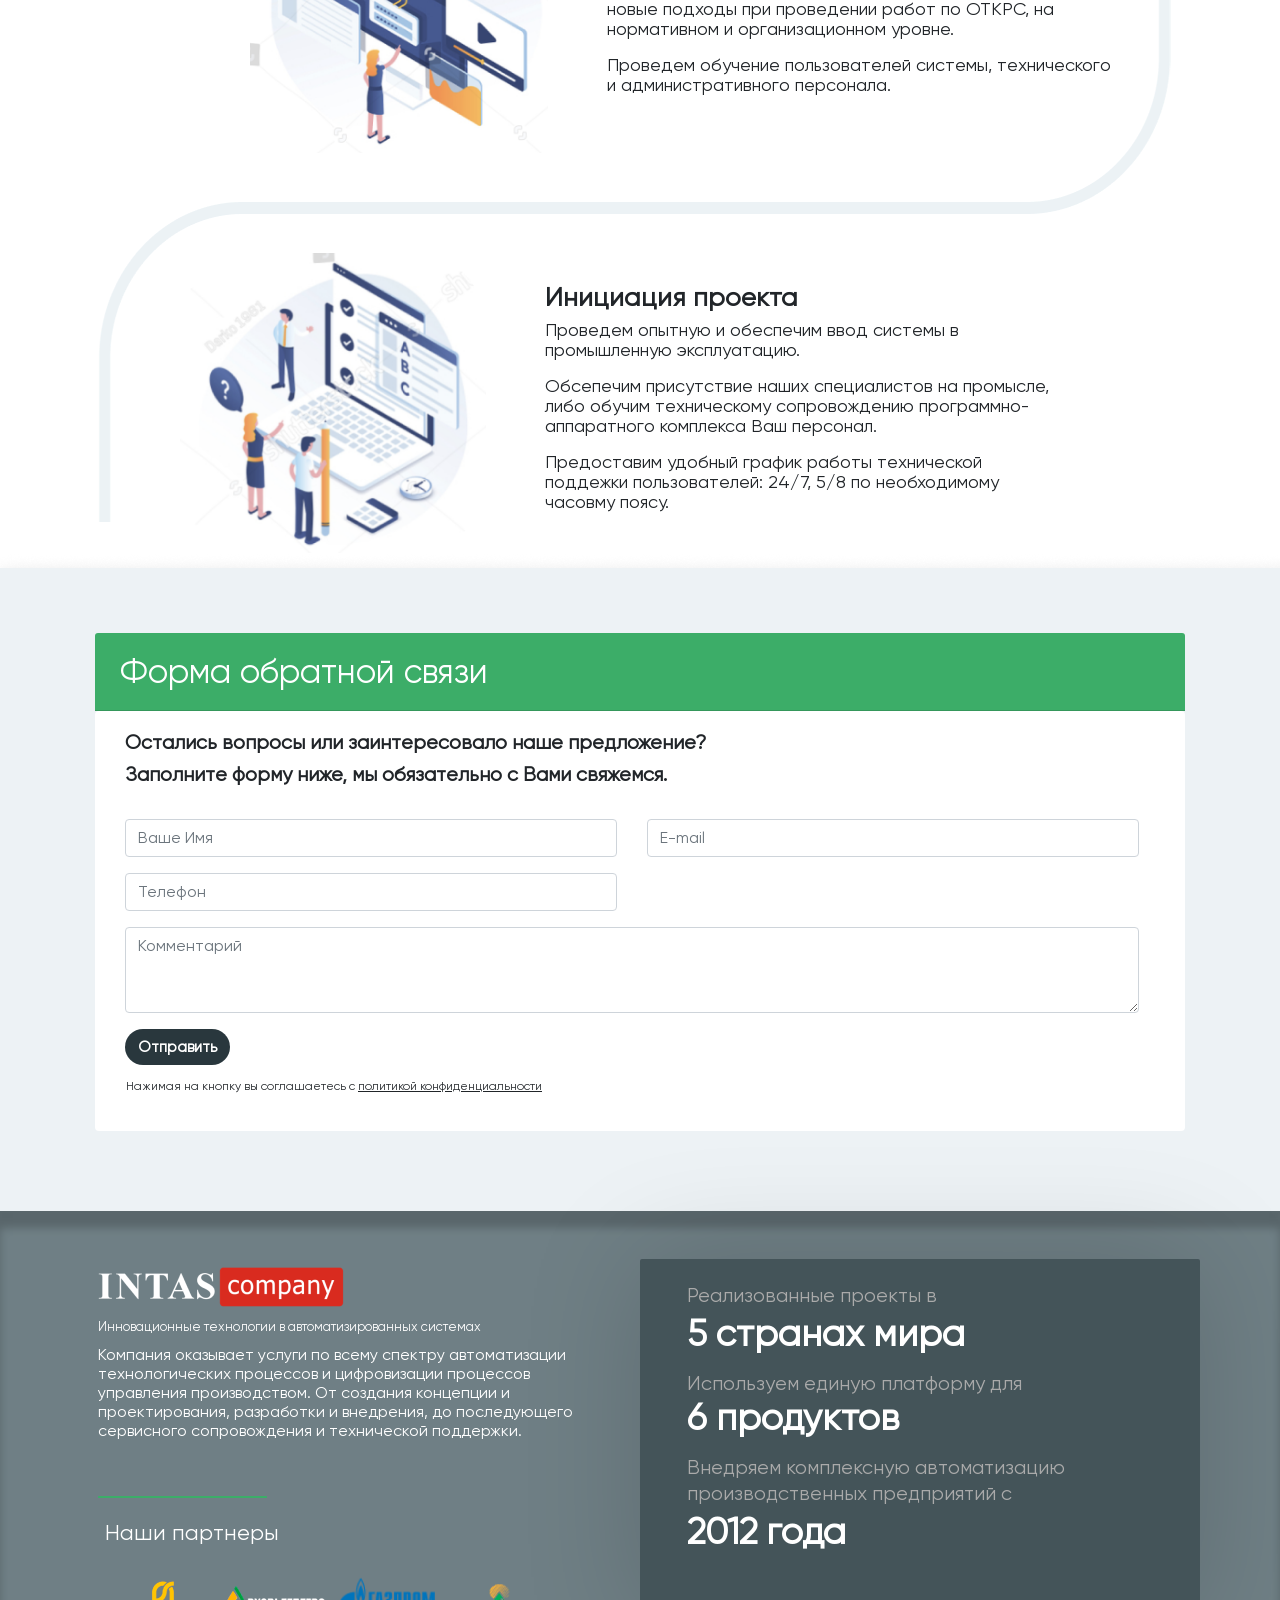
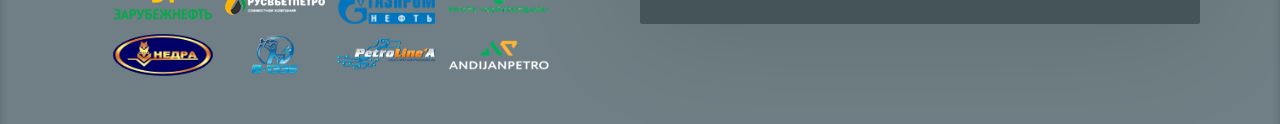
==== commit 0e8fb2ae: "2" ====
--- a/index.html
+++ b/index.html
@@ -44,7 +44,7 @@
     <a class="nav-link "  href="#stages" >Этапы внедрения</a>
   </li>
   <li class="nav-item pb-3 pt-3  pb-lg-1 pt-lg-1 topnav">
-    <a class="nav-link " href="#feedback" >Обратная связь</a>
+    <a class="nav-link " href="#feedbackxs" >Обратная связь</a>
   </li>
   <li class="nav-item pb-3 pt-3  pb-lg-1 pt-lg-1 topnav">
     <a class="nav-link "  href="#about" >О компании</a>
@@ -629,7 +629,7 @@
 
   </section>
   <section class="d-block d-sm-none " style="background-image: url('/images/bg5.png');">
-    <div class="row-full pr-1" id="feedback">
+    <div class="row-full pr-1" id="feedbackxs">
             <div class="row justify-content-center">
                 <div class="col-md-12 p-0" >
                   <h5 class="pt-3 pb-3 text2form formheader text-white " style="text-align: left;">Форма обратной связи</h5>
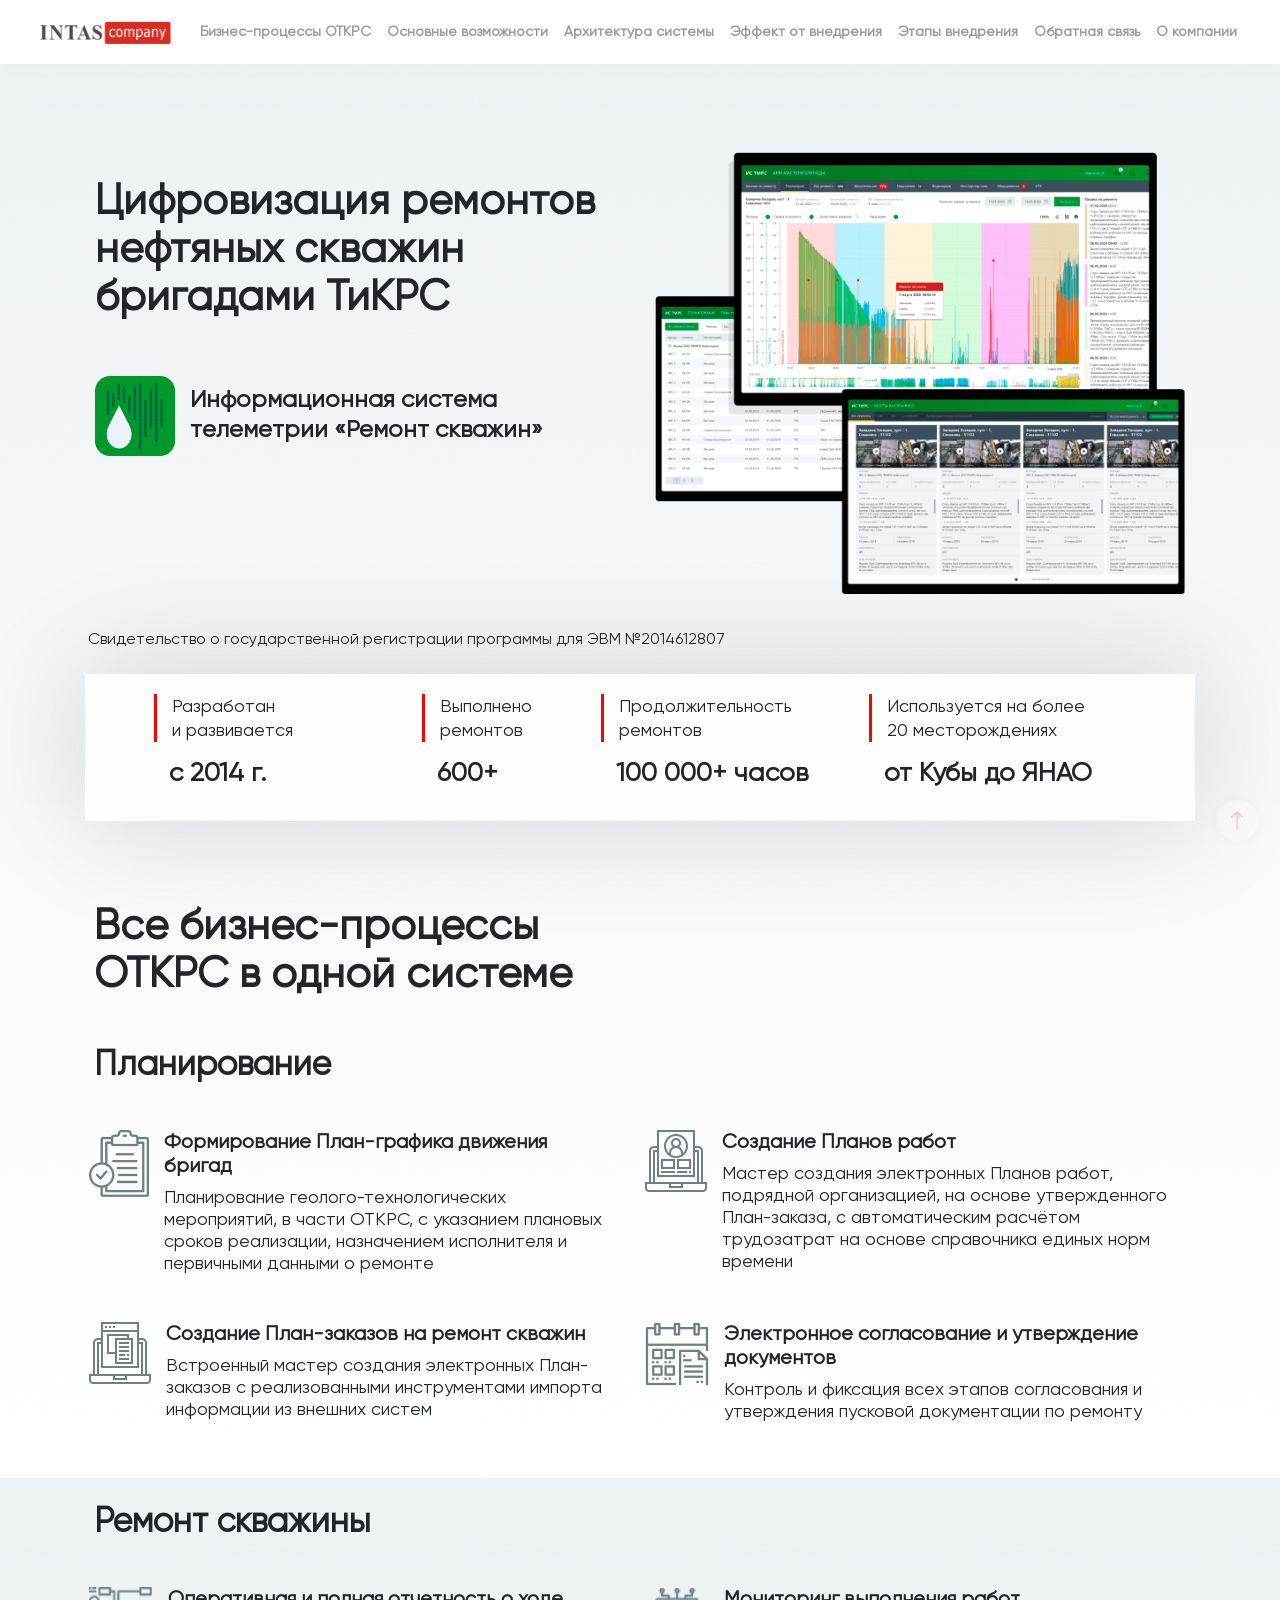
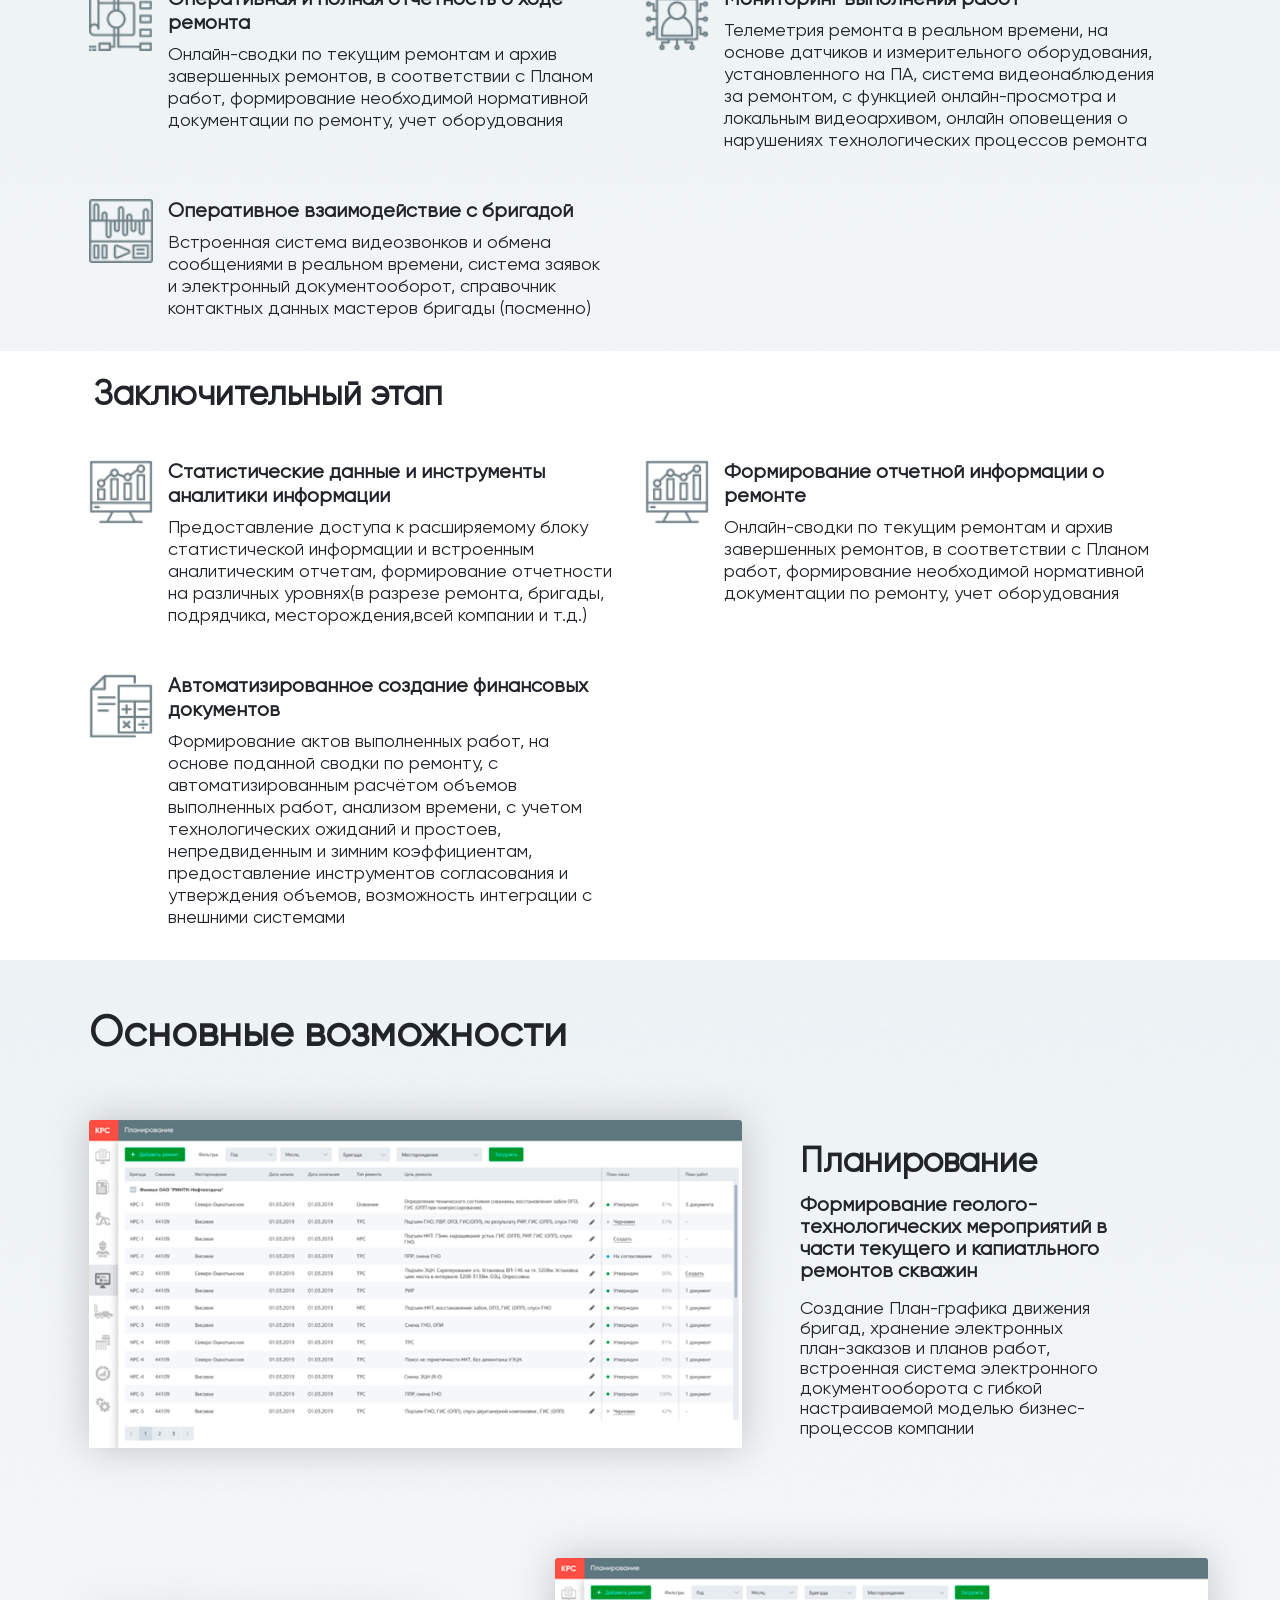
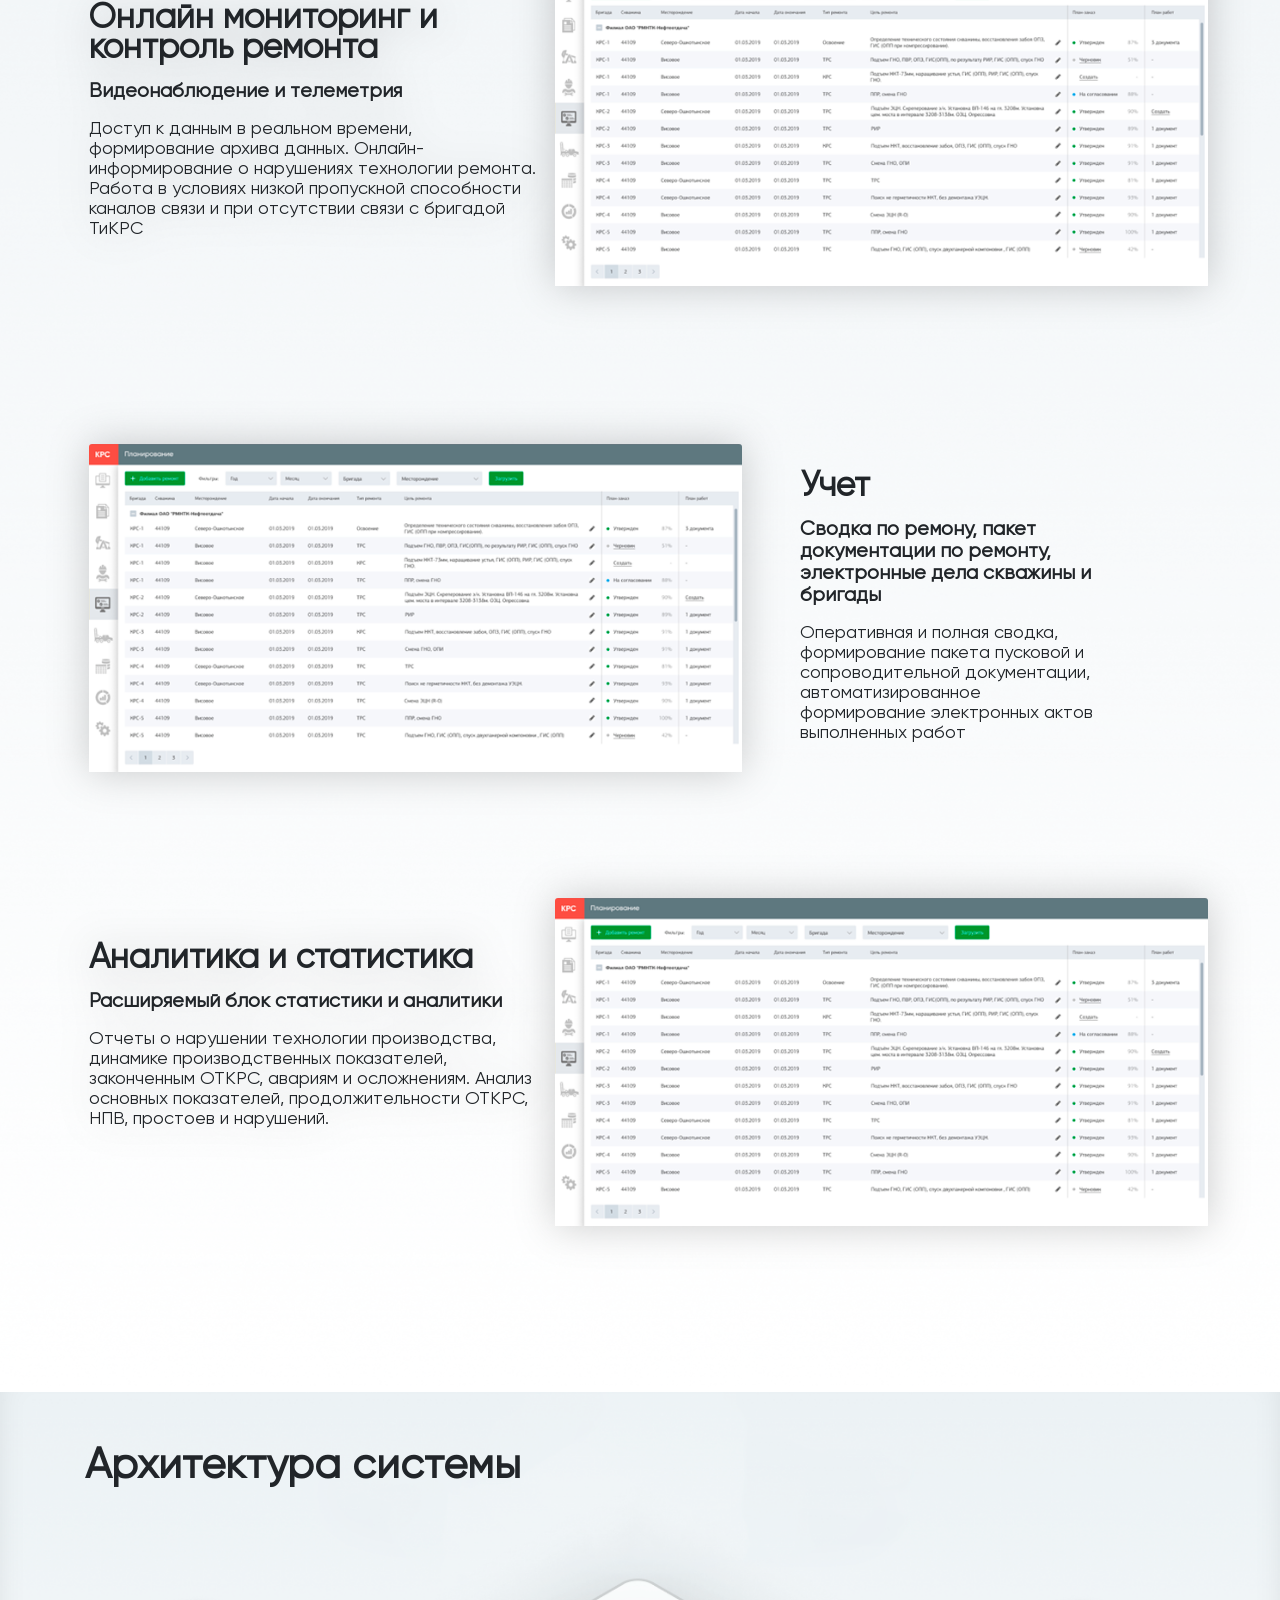
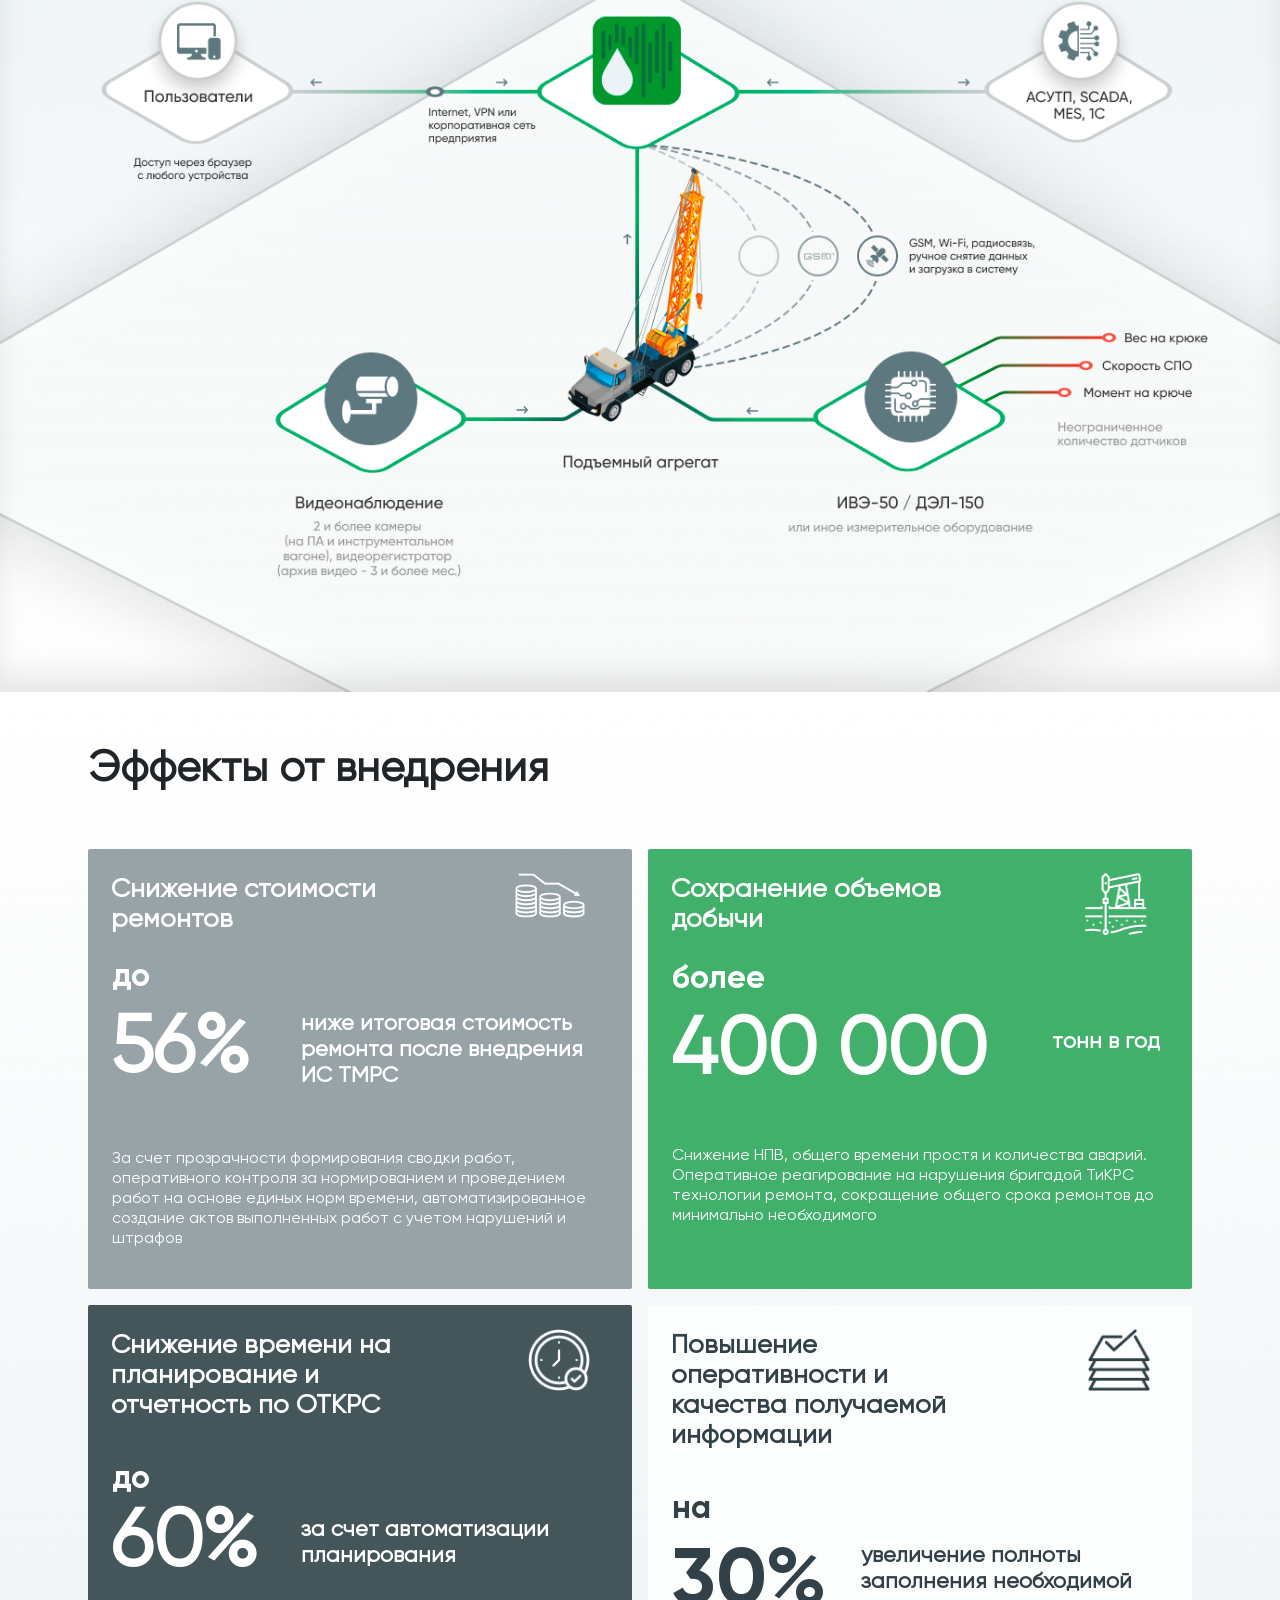
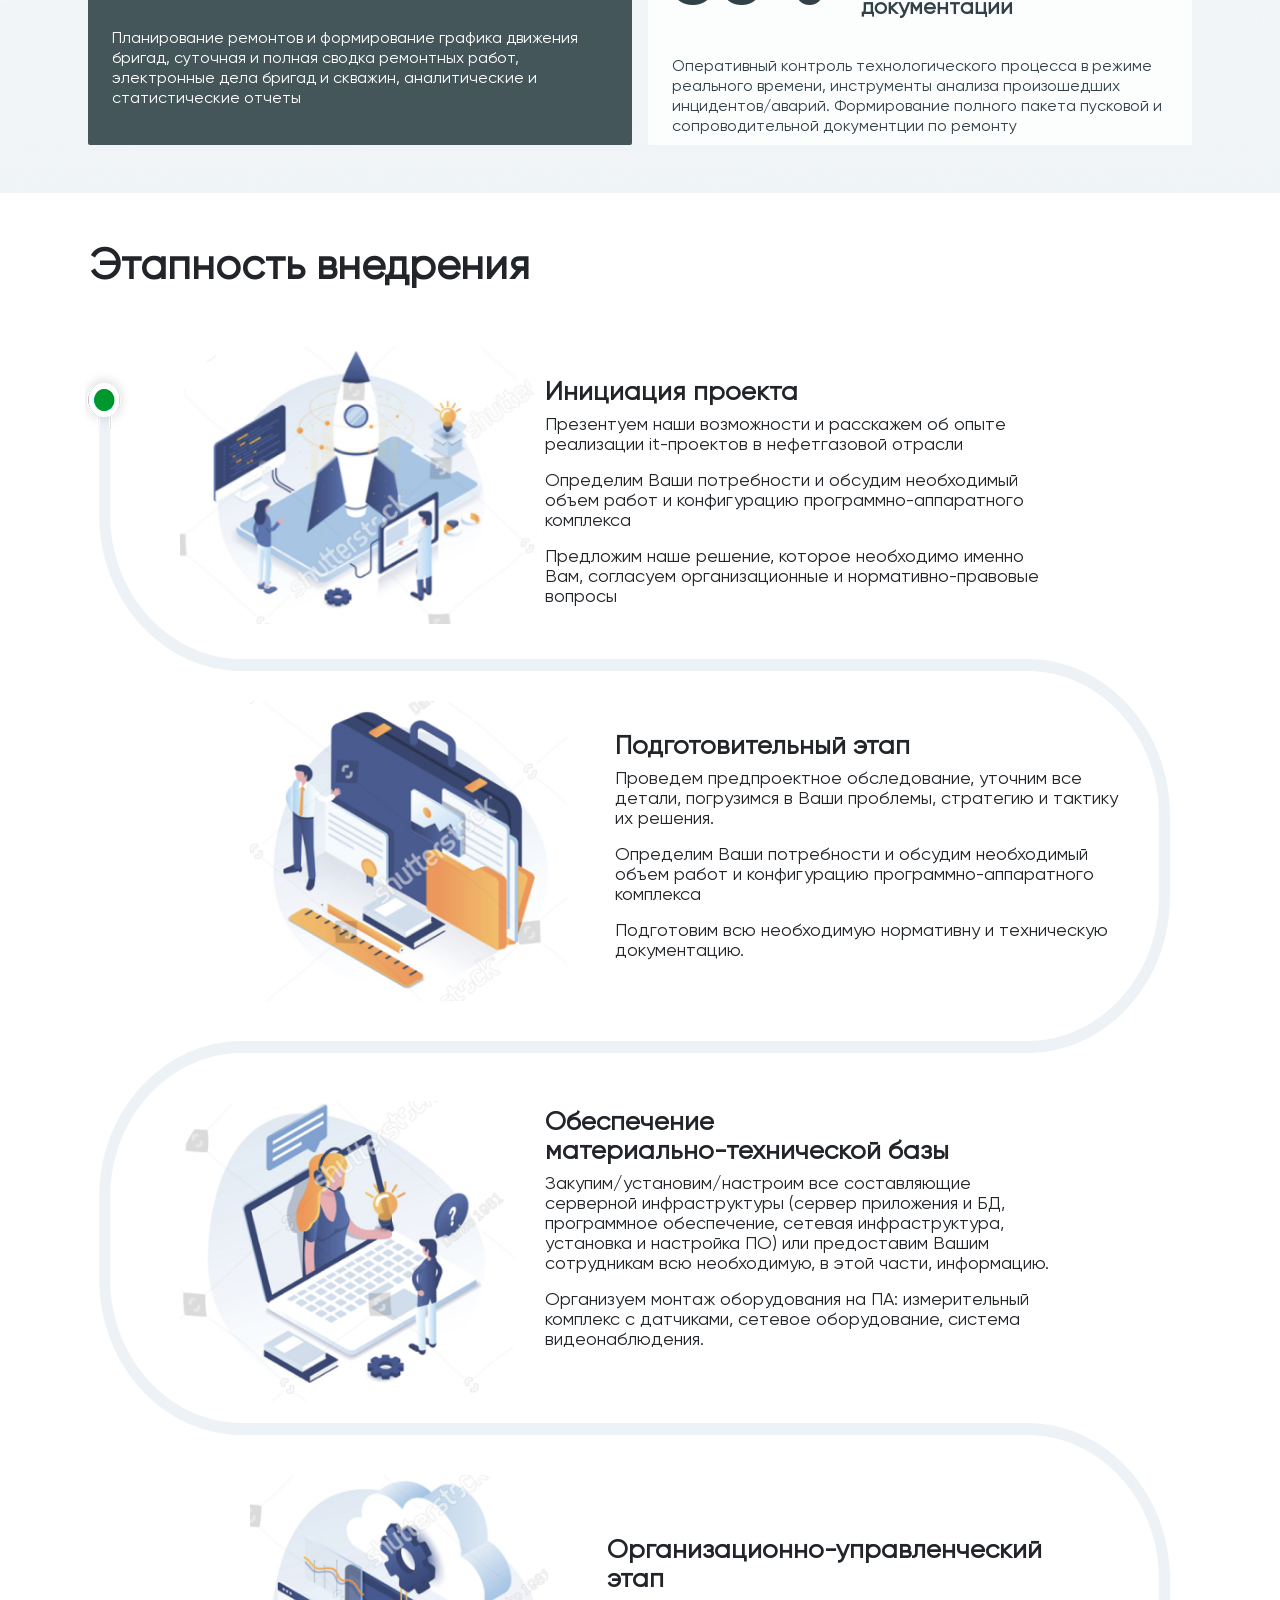
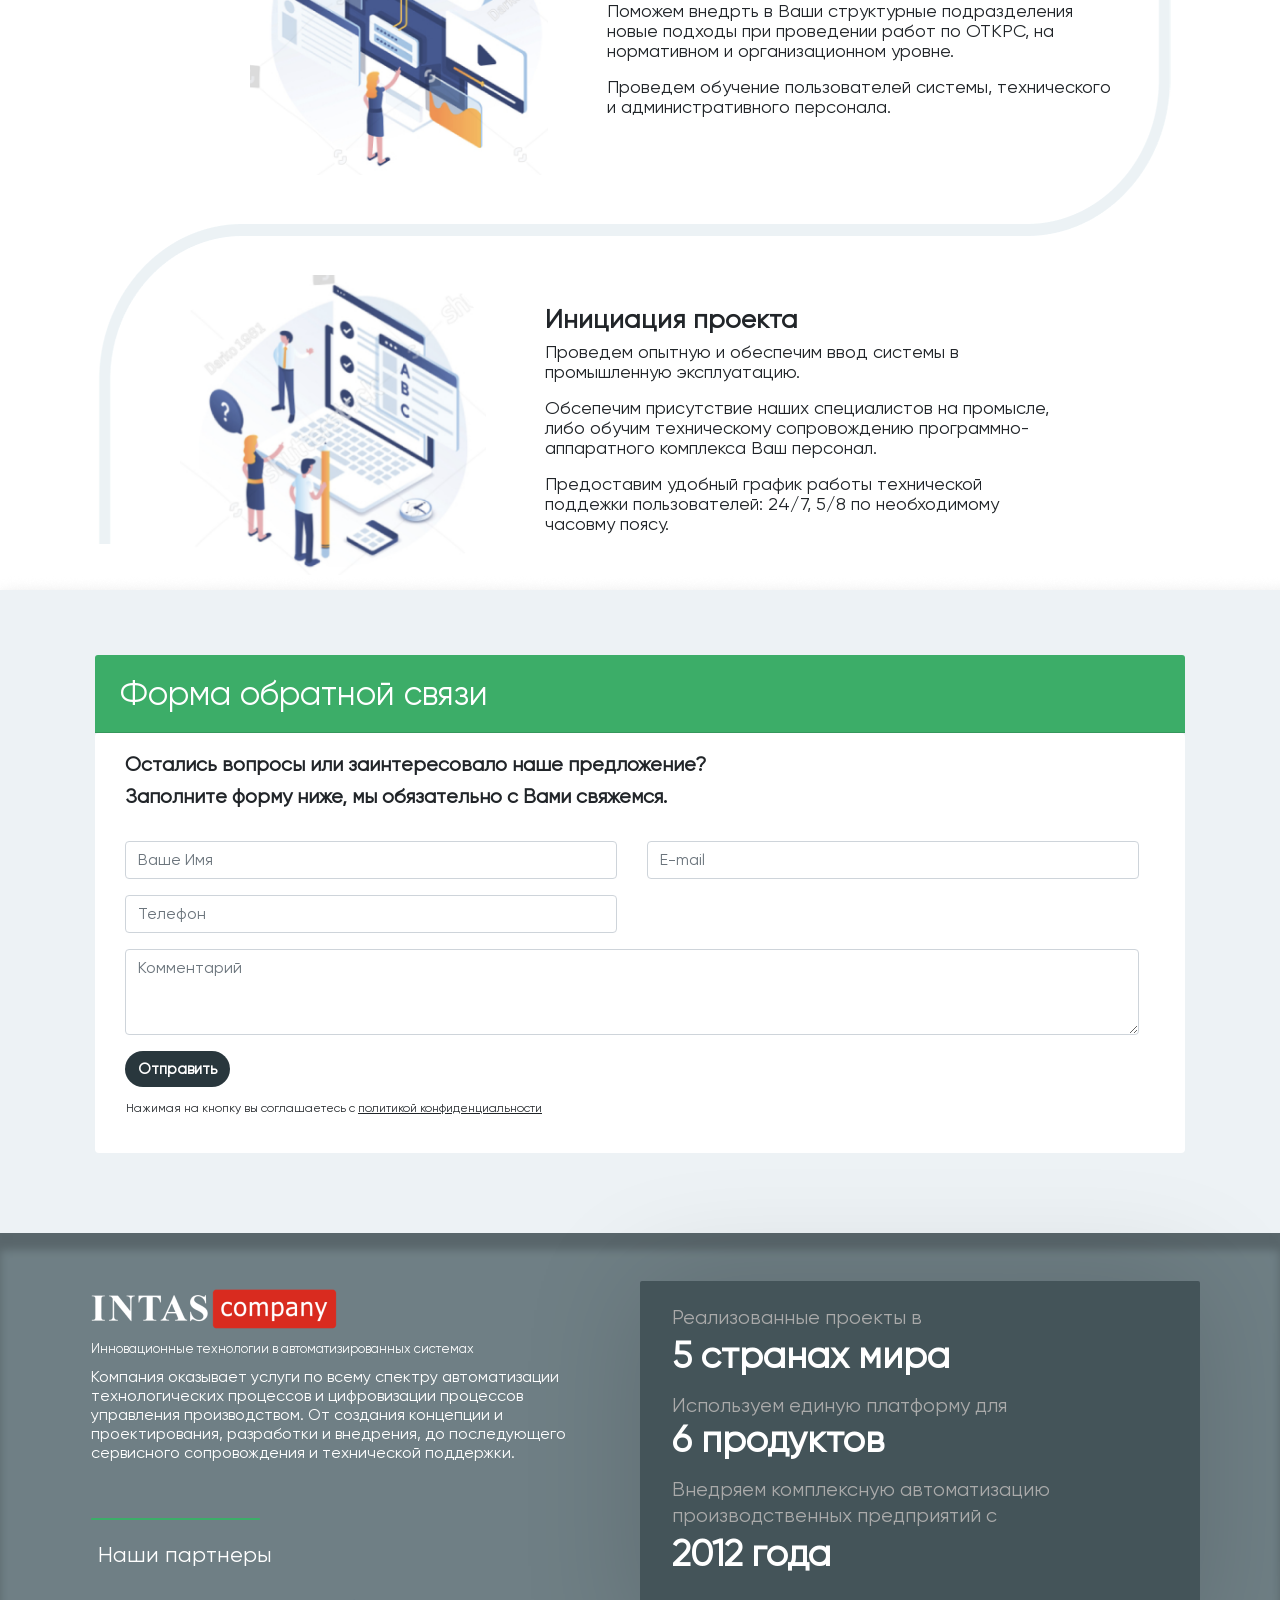
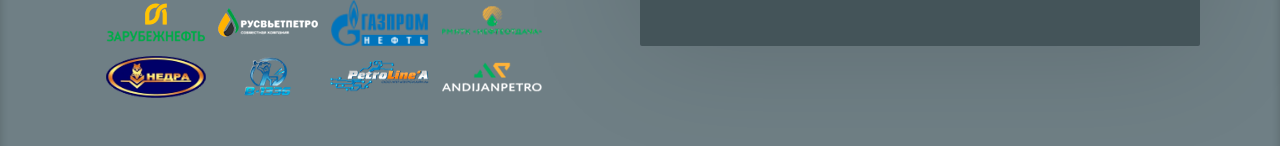
==== commit a5ed38e9: "123" ====
--- a/index.html
+++ b/index.html
@@ -26,28 +26,28 @@
   </button>
   <a class="navbar-brand logo brandxs "> <img src="/images/Logo.png" width="140" height="24" alt=""></a>
   <div class="collapse navbar-collapse justify-content-center align-items-center containermenu" id="navbarNav">
-  <ul class="navbar-nav navbar-h text-center  ">
-     <a class="navbar-brand logo mr-0 d-none d-lg-block pr-3"> <img src="/images/Logo.png" width="140" height="24" alt=""></a>
-  <li class="nav-item pb-3 pt-3 pb-lg-1 pt-lg-1 topnav">
-  <a class="nav-link active "  href="#otkrs">Бизнес-процессы ОТКРС</a>
-  </li>
-  <li class="nav-item pb-3 pt-3  pb-lg-1 pt-lg-1  topnav">
-    <a class="nav-link "  href="#usage">Основные возможности</a>
-  </li>
-  <li class="nav-item pb-3 pt-3  pb-lg-1 pt-lg-1 topnav">
-    <a class="nav-link "  href="#arch">Архитектура системы</a>
-  </li>
-  <li class="nav-item pb-3 pt-3  pb-lg-1 pt-lg-1 topnav">
-    <a class="nav-link "  href="#effects">Эффект от внедрения</a>
-  </li>
-  <li class="nav-item pb-3 pt-3  pb-lg-1 pt-lg-1 topnav">
-    <a class="nav-link "  href="#stages" >Этапы внедрения</a>
-  </li>
-  <li class="nav-item pb-3 pt-3  pb-lg-1 pt-lg-1 topnav">
-    <a class="nav-link " href="#feedbackxs" >Обратная связь</a>
-  </li>
-  <li class="nav-item pb-3 pt-3  pb-lg-1 pt-lg-1 topnav">
-    <a class="nav-link "  href="#about" >О компании</a>
+  <ul class="navbar-nav navbar-h text-center topnavh ">
+     <a class="navbar-brand logo mr-0 d-none d-lg-block pr-3 "> <img src="/images/Logo.png" width="140" height="24" alt=""></a>
+  <li class="nav-item pb-lg-1 pt-lg-1 topnavbg topnavha ">
+  <a class="nav-linkxs active"  href="#otkrs">Бизнес-процессы ОТКРС</a>
+  </li>
+  <li class="nav-item  pb-lg-1 pt-lg-1  topnavbg topnavha">
+    <a class="nav-linkxs "  href="#usage">Основные возможности</a>
+  </li>
+  <li class="nav-item  pb-lg-1 pt-lg-1 topnavbg topnavha">
+    <a class="nav-linkxs "  href="#arch">Архитектура системы</a>
+  </li>
+  <li class="nav-item  pb-lg-1 pt-lg-1 topnavbg topnavha">
+    <a class="nav-linkxs "  href="#effects">Эффект от внедрения</a>
+  </li>
+  <li class="nav-item  pb-lg-1 pt-lg-1 topnavbg topnavha">
+    <a class="nav-linkxs "  href="#stages" >Этапы внедрения</a>
+  </li>
+  <li class="nav-item  pb-lg-1 pt-lg-1 topnavbg topnavha">
+    <a class="nav-linkxs " href="#feedbackxs" >Обратная связь</a>
+  </li>
+  <li class="nav-item  pb-lg-1 pt-lg-1 topnavbg topnavha">
+    <a class="nav-linkxs "  href="#about" >О компании</a>
   </li>
   <li class="nav-item d-lg-none pb-3 pt-3 fixed-bottom " style="background: rgb(87,101,107)">
     <h3 class="navbar-menu-lasttext " style="text-align: center;">ООО ИНТАС-КОМПАНИ 2021 г.</h3>
@@ -64,29 +64,29 @@
   </button>
   <div class="collapse navbar-collapse justify-content-center align-items-center containermenu" id="navbarNav">
   <ul class="navbar-nav text-center  ">
-     <a class="navbar-brand logo mr-0 d-none d-lg-block pr-3"> <img src="/images/Logo.png" width="140" height="24" alt=""></a>
-  <li class="nav-item pb-3 pt-3 pb-lg-1 pt-lg-1 topnav">
+     <a class="navbar-brand logo mr-0  d-none d-lg-block pr-3"> <img src="/images/Logo.png" class="" width="140" height="24" alt=""></a>
+  <li class="nav-itemlg pb-3 pt-3 pb-lg-1 pt-lg-1 topnav">
   <a class="nav-link active "  href="#otkrs">Бизнес-процессы ОТКРС</a>
   </li>
-  <li class="nav-item pb-3 pt-3  pb-lg-1 pt-lg-1  topnav">
+  <li class="nav-itemlg pb-3 pt-3  pb-lg-1 pt-lg-1  topnav">
     <a class="nav-link "  href="#usage">Основные возможности</a>
   </li>
-  <li class="nav-item pb-3 pt-3  pb-lg-1 pt-lg-1 topnav">
+  <li class="nav-itemlg pb-3 pt-3  pb-lg-1 pt-lg-1 topnav">
     <a class="nav-link "  href="#arch">Архитектура системы</a>
   </li>
-  <li class="nav-item pb-3 pt-3  pb-lg-1 pt-lg-1 topnav">
+  <li class="nav-itemlg pb-3 pt-3  pb-lg-1 pt-lg-1 topnav">
     <a class="nav-link "  href="#effects">Эффект от внедрения</a>
   </li>
-  <li class="nav-item pb-3 pt-3  pb-lg-1 pt-lg-1 topnav">
+  <li class="nav-itemlg pb-3 pt-3  pb-lg-1 pt-lg-1 topnav">
     <a class="nav-link "  href="#stages" >Этапы внедрения</a>
   </li>
-  <li class="nav-item pb-3 pt-3  pb-lg-1 pt-lg-1 topnav">
+  <li class="nav-itemlg pb-3 pt-3  pb-lg-1 pt-lg-1 topnav">
     <a class="nav-link " href="#feedback" >Обратная связь</a>
   </li>
-  <li class="nav-item pb-3 pt-3  pb-lg-1 pt-lg-1 topnav">
+  <li class="nav-itemlg pb-3 pt-3  pb-lg-1 pt-lg-1 topnav">
     <a class="nav-link "  href="#about" >О компании</a>
   </li>
-  <li class="nav-item d-lg-none pb-3 pt-3 " style="background: rgb(87,101,107)">
+  <li class="nav-itemlg d-lg-none pb-3 pt-3 " style="background: rgb(87,101,107)">
     <h3 class="navbar-menu-lasttext " style="text-align: center;">ООО ИНТАС-КОМПАНИ 2021 г.</h3>
   </li>
     </ul>
@@ -118,7 +118,7 @@
                             <img src="/images/ImgHeader.png" class="img-fluid " alt="">
                           </div>
                         </div>
-                        <div class="col-lg-12 col-md-12 pb-lg-2 pl-lg-2 col-12 pl-2" id="otkrs">
+                        <div class="col-lg-12 col-md-12 pb-lg-2 pl-lg-2 col-12 pl-3" id="otkrs">
                          <p class="headerpictext3">Свидетельство о государственной регистрации программы для ЭВМ №2014612807</p>
                         </div>
                     </div>
@@ -162,40 +162,40 @@
  
   <div class="jumbotron pl-lg-5 jumbotron-fluid pl-xl-0 pb-lg-1 pt-lg-1 pb-0 pt-0 d-block d-sm-block d-lg-none d-xl-none jumbxshadow" >
 
-     <div class="container ">
-   <div class="row justify-content-left pl-xl-5 ">
+     <div class="container pl-3">
+   <div class="row justify-content-left pl-xl-5 pr-0">
   <div class="column col-6 col-md-3 col-lg-6 col-xl-3 mb-0 pl-">
-    <div class="card border-0 pb-2 pl-0 pr-0 ">
-      <h3 class="headertext3">Разработан<br> и развивается</h3>
-      <p class="headertext2 mb-0">с 2014 г.</p>
-    </div>
-  </div>
-
-  <div class="column col-6 col-md-3 col-lg-6 col-xl-2 mb-0 ">
-    <div class="card border-0 pb-2 pl-0 pr-0">
-      <h3 class="headertext3">Выполнено<br>ремонтов</h3>
-      <p class="headertext2 mb-0">600+</p>
+    <div class="card border-0 pb-2 pl-1 pr-0 ">
+      <h3 class="headertext3xs">Разработан<br> и развивается</h3>
+      <p class="headertext2xs mb-0">с 2014 г.</p>
+    </div>
+  </div>
+
+  <div class="column col-6 col-md-3 col-lg-6 col-xl-2 mb-0 pr-0">
+    <div class="card border-0 pb-2 pl-1 pr-0">
+      <h3 class="headertext3xs">Выполнено<br>ремонтов</h3>
+      <p class="headertext2xs mb-0">600+</p>
     </div>
   </div>
   
-  <div class="column col-6 col-md-3 col-lg-6 col-xl-3 mb-0 ">
-    <div class="card border-0 pb-2  pl-0 pr-0">
-      <h3 class="headertext3">Продолжительность<br> ремонтов</h3>
-      <p class="headertext2">100 000+ часов</p>
+  <div class="column col-6 col-md-3 col-lg-6 col-xl-3 mb-0 pr-0">
+    <div class="card border-0 pb-2  pl-1 pr-0">
+      <h3 class="headertext3xs">Продолжительность<br> ремонтов</h3>
+      <p class="headertext2xs">100 000+ часов</p>
     </div>
   </div>
   
-  <div class="column col-6  col-md-3 col-lg-6 col-xl-4 mb-0 ">
-    <div class="card border-0 pb-2  pl-0 pr-0">
-      <h3 class="headertext3" >Более <br> 20 месторождений</h3>
-      <p class="headertext2">от Кубы до ЯНАО</p>
-    </div>
-  </div>
-
-</div>
-</div>
-</div>
-<div class="container">
+  <div class="column col-6  col-md-3 col-lg-6 col-xl-4 mb-0 pr-0">
+    <div class="card border-0 pb-2  pl-1 pr-0">
+      <h3 class="headertext3xs" >Более <br> 20 месторождений</h3>
+      <p class="headertext2xs">от Кубы до ЯНАО РФ</p>
+    </div>
+  </div>
+
+</div>
+</div>
+</div>
+<div class="container pl-4">
  <h1 class="headertext4 pb-lg-4 pt-lg-5" >Все бизнес-процессы<br>ОТКРС в одной системе</h1>
  <h2 class="text1minicards pb-lg-4 pb-0 mb-0 pt-2">Планирование</h2>
 
@@ -259,15 +259,15 @@
   </div>
  </header>
 
-  <section class=" site-section pt-3" style="background-image: url('/images/bg.png');">
-    <div class="container">
-       <h2 class="text1minicards pb-lg-4 pb-0 mb-0">Ремонт скважины</h2>
+  <section class=" site-section pt-3 " style="background-image: url('/images/bg.png');">
+    <div class="container pl-4">
+       <h2 class="text1minicards pb-lg-4 pb-0 mb-0 pl-0">Ремонт скважины</h2>
       <div class="row ">
           <div class="col-md-6 col-sm-12 col-12 pl-0">
        <div class="card pl-0">
         <div class="card-horizontal">
   <div class="img-square-wrapper">
-    <img src="/images/rs1.png" alt="Card image">
+    <img src="/images/rs1.png" style="width: 64px !important; height: 64px !important;" alt="Card image">
   </div>
   <div class="card-grid-body">
     <h4 class="text2minicards">Оперативная и полная отчетность о ходе ремонта</h4>
@@ -280,7 +280,7 @@
        <div class="card pl-0">
         <div class="card-horizontal">
   <div class="img-square-wrapper">
-    <img src="/images/rs2.png" alt="Card image">
+    <img src="/images/rs2.png" style="width: 64px !important; height: 64px !important;" alt="Card image">
   </div>
   <div class="card-grid-body">
     <h4 class="text2minicards">Мониторинг выполнения работ</h4>
@@ -294,7 +294,7 @@
        <div class="card pl-0">
         <div class="card-horizontal">
   <div class="img-square-wrapper">
-    <img src="/images/rs3.png" alt="Card image">
+    <img src="/images/rs3.png" style="width: 64px !important; height: 64px !important;" alt="Card image">
   </div>
   <div class="card-grid-body">
     <h4 class="text2minicards">Оперативное взаимодействие с бригадой</h4>
@@ -306,14 +306,14 @@
 </div>
   </section>
   <section class=" site-section pt-3" >
-    <div class="container">
-       <h2 class="text1minicards pb-lg-4 pb-0 mb-0">Заключительный этап</h2>
+    <div class="container pl-4">
+       <h2 class="text1minicards pb-lg-4 pb-0 mb-0 pl-0">Заключительный этап</h2>
       <div class="row ">
          <div class="col-md-6 col-sm-12 col-12 pl-0">
        <div class="card pl-0">
         <div class="card-horizontal">
   <div class="img-square-wrapper">
-    <img src="/images/ooa2.png" alt="Card image">
+    <img src="/images/ooa2.png" style="width: 64px !important; height: 64px !important;" alt="Card image">
   </div>
   <div class="card-grid-body">
     <h4 class="text2minicards">Статистические данные и инструменты аналитики информации</h4>
@@ -326,7 +326,7 @@
        <div class="card pl-0">
         <div class="card-horizontal">
   <div class="img-square-wrapper">
-    <img src="/images/ooa2.png" alt="Card image">
+    <img src="/images/ooa2.png" style="width: 64px !important; height: 64px !important;" alt="Card image">
   </div>
   <div class="card-grid-body">
     <h4 class="text2minicards">Формирование отчетной информации о ремонте</h4>
@@ -340,19 +340,20 @@
        <div class="card pl-0">
         <div class="card-horizontal">
   <div class="img-square-wrapper">
-    <img src="/images/ooa3.png" alt="Card image">
+    <img src="/images/ooa3.png" style="width: 64px !important; height: 64px !important;" alt="Card image">
   </div>
   <div class="card-grid-body">
     <h4 class="text2minicards">Автоматизированное создание финансовых документов</h4>
-    <p class="text3minicards">Формирование актов выполненных работ, на основе поданной сводки по ремонту, с автоматизированным расчётом объемов выполненных работ, анализом времени, с учетом технологических ожиданий и простоев, непредвиденным и зимним коэффициентам, предоставление инструментов согласования и утверждения объемов, возможность интеграции с внешними системами </p>
+    <p class="text3minicards" id="usage">Формирование актов выполненных работ, на основе поданной сводки по ремонту, с автоматизированным расчётом объемов выполненных работ, анализом времени, с учетом технологических ожиданий и простоев, непредвиденным и зимним коэффициентам, предоставление инструментов согласования и утверждения объемов, возможность интеграции с внешними системами </p>
   </div>
 </div>
   </div> 
   </div>
 </div>
   </section>
-   <section class="pt-4 pl-2 pl-md-0  bg-image-full" style="background-image: url('/images/bg.png');" >
-    <div class="container" id="usage">
+  
+   <section class="pt-4 pl-2 pl-md-3   bg-image-full" id="usage" style="background-image: url('/images/bg.png');" >
+    <div class="container pl-3" >
        
          <div class="row ">
           <h2 class="text4imagestext pb-lg-5 pb-md-3 col-md-12 pb-2 pt-3 pl-0 d-none d-sm-block d-md-block d-lg-block d-block d-sm-none ">Основные возможности</h2>
@@ -369,7 +370,7 @@
         </div>      
       
 <div class="block__73694 mt-lg-5">
-        <div class="container">
+        <div class="container pl-3">
           <div class="row d-flex no-gutters align-items-stretch  ">
             <h2 class="pt-3 pt-md-1 text1imagestext text-black d-block d-sm-none ">Онлайн мониторинг <br> и контроль ремонта</h2>
             <div class="col-12 col-lg-7 col-md-6 block1 mt-2 order-lg-2" style="background-image: url('/images/scr1.png');">
@@ -386,7 +387,7 @@
     </div>
     <div class="site-section">
       <div class="block__73694">
-        <div class="container">
+        <div class="container pl-3">
           <div class="row pt-md-5 mt-md-2">
             <h2 class="pt-3 pt-md-1 text1imagestext text-black d-block d-sm-none ">Учет</h2>
             <div class="col-12 col-lg-7 col-md-6 block1 mt-2" style="background-image: url('/images/scr1.png');">
@@ -401,7 +402,7 @@
         </div>     
       </div>
 <div class="block__73694 mt-lg-5">
-         <div class="container">
+         <div class="container pl-3">
          <div class="row pt-3 pt-md-3 pb-4">
             <h2 class="pt-3 pt-md-1 text1imagestext text-black d-block d-sm-none ">Аналитика и статистика</h2>
             <div class="col-12 col-lg-7 col-md-6 block1 mt-2 order-lg-2" style="background-image: url('/images/scr1.png');">
@@ -409,7 +410,7 @@
             <div class="col-lg-5 col-12 pt-md-0 mb-md-5 pl-0 col-md-5 mt-1 mt-lg-5 pr-lg-3  block1  ">
               <h2 class="pt-3 pt-md-1 text1imagestext text-black d-none d-sm-block">Аналитика и статистика</h2>
               <p class="text2imagestext">Расширяемый блок статистики и аналитики</p>
-              <p class="text3imagestext">Отчеты о нарушении технологии производства, динамике производственных показателей, законченным ОТКРС,  авариям и осложнениям. Анализ основных показателей, продолжительности ОТКРС, НПВ, простоев и нарушений.</p>
+              <p class="text3imagestext" id="arch">Отчеты о нарушении технологии производства, динамике производственных показателей, законченным ОТКРС,  авариям и осложнениям. Анализ основных показателей, продолжительности ОТКРС, НПВ, простоев и нарушений.</p>
             </div>
 
           </div>
@@ -418,20 +419,20 @@
 
     </div>
   </section>
-  <div class="slideblock " id="arch">
+  <div class="slideblock ">
      <div class="slide ">
       <div class="container">
         <h2 class="slidetext1 pt-4 pt-lg-5">Архитектура системы</h2>
-         <h2 class="slidetext2 pt-0 pt-lg-5 d-block d-sm-none">Информационная система телеметрии «Ремонт скважин»</h2>
+         <h2 class="slidetext2 pt-0 pt-lg-5 d-block d-sm-none"  >Информационная система телеметрии «Ремонт скважин»</h2>
       </div>
      </div>
   </div>
     
 
-    <section class="bg-image-full" style="background-image: url('/images/bg4.png');" >
-    <div class="container" id="effects">
-       <h2 class="fourcardstext6 pl-2 pb-3 pt-3 pb-lg-5 pt-lg-5">Эффекты от внедрения</h2>
-      <div class="container pb-5">
+    <section class="bg-image-full  " id="effects" style="background-image: url('/images/bg4.png');" >
+    <div class="container " >
+       <h2 class="fourcardstext6 pb-3 pt-3 pl-1 pb-lg-5 pt-lg-5">Эффекты от внедрения</h2>
+      <div class="container pb-5 pl-2 pr-2">
   <div class="row">
     <div class="col-12 col-lg-6 p-0 pt-lg-0  pr-lg-2 ">
       <div class="p-3 p-lg-4 fourcardssize" style="background-color: rgb(151,163,167)">
@@ -486,16 +487,16 @@
             <h2 class="  col-4 col-md-12 col-lg-4 fourcardstext3 pt-xl-3 pl-1 pt-2" style="color: #324147; font-family: 'Gilroy-Bold' !important;">30%</h2>
             <h2 class=" col-9  col-lg-7 col-md-5 pt-md-4 pt-lg-1 pt-xl-0 pr-lg-2 pl-1 pt-3 pb-1 fourcardstext4 pr-0" style="color: #324147;">увеличение полноты заполнения необходимой документации</h2>
           </div>
-          <h2 class=" p-0 fourcardstext5 pt-lg-5 pt-xl-4  pb-lg-3 pt-4 pt-md-2 col-12 "style="color: #324147;">Оперативный контроль технологического процесса в режиме реального времени, инструменты анализа произошедших инцидентов/аварий. Формирование полного пакета пусковой и сопроводительной документции по ремонту</h2>
+          <h2 class=" p-0 fourcardstext5 pt-lg-5 pt-xl-4  pb-lg-3 pt-4 pt-md-2 col-12 " id="stages" style="color: #324147;">Оперативный контроль технологического процесса в режиме реального времени, инструменты анализа произошедших инцидентов/аварий. Формирование полного пакета пусковой и сопроводительной документции по ремонту</h2>
       </div>
     </div>
   </div>
 </div>
     </div>
     </section>
-   <section class="pt-4 pl-2 pl-md-0">
-
-    <div class="container" id="stages">
+   <section class="pt-4 pl-0 pl-md-0" >
+
+    <div class="container">
       <div class="snake col-xl-12 d-none d-xl-block "></div>
       <h2 class="snaketext1 pb-2 pt-0 pt-lg-4">Этапность внедрения</h2>
           <div class="row blocksnakexl1 ">
@@ -503,7 +504,7 @@
              <h3 class="snaketext3 mt-0 mt-sm-3 col-xl-4 d-xl-none col-10">Инициация проекта</h3>
             <div class="col-12 col-lg-5 ml-xl-2 col-xl-4 col-md-6 snakeblock" style="background-image: url('/images/Snake1.png');">
             </div>
-            <div class="col-lg-6 pl-4 mt-lg-5 mt-xl-5 col-xl-6 col-md-6 pt-0 mt-lg-0 ml-lg-2 block2 ">
+            <div class="col-lg-6 pl-2  mt-lg-5 mt-xl-5 col-xl-6 col-md-6 pt-0 mt-lg-0 ml-lg-2 block2 ">
               <h3 class="snaketext3 col-xl-12 d-none d-xl-block col-10">Инициация проекта</h3>
 
               <p class="snaketext2 pt-xs-3 pt-lg-0 text-black">Презентуем наши возможности и расскажем об опыте реализации it-проектов в нефетгазовой отрасли</p>
@@ -514,14 +515,14 @@
           </div>
         </div>      
       
-<div class="block__73694 mt-lg-5 mt-xl-1">
+<div class="block__73694 mt-lg-5 pl-0 mt-xl-1">
         <div class="container">
          <div class="row blocksnakexl1 ">
               <img src="/images/snakecircle2.png" class="col-2 col-md-1 d-xl-none circlesnake">
              <h3 class="snaketext3 mt-0 mt-sm-3 col-xl-4 d-xl-none col-10">Подготовительный этап</h3>
             <div class="col-12  col-xl-4 col-lg-5 col-md-6 snakeblock snakepadding " style="background-image: url('/images/snake2.png');">
             </div>
-            <div class="col-lg-6 pl-4  mt-lg-5 mt-xl-5  col-xl-6 col-md-6 pt-0 mt-lg-0 ml-lg-2 block2 ">
+            <div class="col-lg-6 pl-2  mt-lg-5 mt-xl-5  col-xl-6 col-md-6 pt-0 mt-lg-0 ml-lg-2 block2 ">
               <h3 class="snaketext3 d-none d-xl-block col-xl-12 col-10">Подготовительный этап</h3>
 
               <p class="snaketext2 pt-xs-3 pt-lg-0 text-black">Проведем предпроектное обследование, уточним все детали, погрузимся в Ваши проблемы, стратегию и тактику их решения.</p>
@@ -540,7 +541,7 @@
              <h3 class="snaketext3 mt-0 mt-sm-3 col-xl-4 d-xl-none col-10">Обеспечение материально-технической базы</h3>
             <div class="col-12 ml-xl-2 col-xl-4 col-lg-5 col-md-6 snakeblock" style="background-image: url('/images/snake3.png');">
             </div>
-            <div class="col-lg-6 pl-4  mt-lg-5 mt-xl-4 col-xl-6 col-md-6 pt-0 mt-lg-0 ml-lg-2 block2 ">
+            <div class="col-lg-6 pl-2  mt-lg-5 mt-xl-4 col-xl-6 col-md-6 pt-0 mt-lg-0 ml-lg-2 block2 ">
               <h3 class="snaketext3 d-none d-xl-block col-xl-12 col-10">Обеспечение <br> материально-технической базы</h3>
               
               <p class="snaketext2 pt-xs-3 pt-lg-0 text-black">Закупим/установим/настроим все составляющие серверной инфраструктуры (сервер приложения и БД, программное обеспечение, сетевая инфраструктура, установка и настройка ПО) или предоставим Вашим сотрудникам всю необходимую, в этой части, информацию.</p>
@@ -550,14 +551,14 @@
           </div>
         </div>     
       </div>
-<div class="block__73694 mt-lg-5 mt-xl-4">
+<div class="block__73694 mt-lg-5 pl-0 mt-xl-4">
         <div class="container">
          <div class="row blocksnakexl1 ">
               <img src="/images/snakecircle2.png" class="col-2 col-md-1 d-xl-none circlesnake">
              <h3 class="snaketext3 mt-0 mt-sm-3 col-xl-4 d-xl-none col-10">Организационно-управленческий этап</h3>
             <div class="col-12  col-xl-4 col-lg-5 col-md-6 snakeblock snakepadding" style="background-image: url('/images/snake4.png');">
             </div>
-            <div class="col-lg-6 pl-4 mt-lg-5 mt-xl-5 pt-lg-5 col-xl-6 col-md-6 pt-0 mt-lg-0 ml-xl-0 ml-lg-2 block2 paddingsnakefourblock">
+            <div class="col-lg-6 pl-2 mt-lg-5 mt-xl-5 pt-lg-5 col-xl-6 col-md-6 pt-0 mt-lg-0 ml-xl-0 ml-lg-2 block2 paddingsnakefourblock">
               <h3 class="snaketext3 d-none d-xl-block col-xl-12 col-10 ">Организационно-управленческий этап</h3>
 
               <p class="snaketext2 pt-xs-3 pt-lg-0 text-black">Поможем внедрть в Ваши структурные подразделения новые подходы при проведении работ по ОТКРС, на нормативном и организационном уровне.</p>
@@ -568,19 +569,19 @@
           </div>
       </div>
     </div>
-<div class="block__73694 mt-lg-5 mt-xl-0">
+<div class="block__73694 mt-lg-5 pl-0 mt-xl-0">
          <div class="container">
           <div class="row blocksnakexl1 ">
               <img src="/images/snakecircle5.png" class="col-2 col-md-1 d-xl-none circlesnake">
              <h3 class="snaketext3 mt-0 mt-sm-3 col-xl-4 d-xl-none col-10">Инициация проекта</h3>
             <div class="col-12 ml-xl-2 col-xl-4 col-lg-5 col-md-6 snakeblock" style="background-image: url('/images/snake5.png');">
             </div>
-            <div class="col-lg-6 pl-4 mt-lg-5 mt-xl-5 col-xl-6 col-md-6 pt-0 mt-lg-0 ml-lg-2 block2 ">
+            <div class="col-lg-6 pl-2 mt-lg-5 mt-xl-5 col-xl-6 col-md-6 pt-0 mt-lg-0 ml-lg-2 block2 ">
               <h3 class="snaketext3 d-none d-xl-block col-xl-12 col-10">Инициация проекта</h3>
 
               <p class="snaketext2 pt-xs-3 pt-lg-0 text-black">Проведем опытную и обеспечим ввод системы в промышленную эксплуатацию.</p>
-              <p class=" pt-0 snaketext2">Обсепечим присутствие наших специалистов на промысле, либо обучим техническому сопровождению программно-аппаратного комплекса Ваш персонал.</p>
-              <p class="pl-0 snaketext2">Предоставим удобный график работы технической поддежки пользователей: 24/7, 5/8 по необходимому часовму поясу.</p>
+              <p class=" pt-0 snaketext2" id="feedback">Обсепечим присутствие наших специалистов на промысле, либо обучим техническому сопровождению программно-аппаратного комплекса Ваш персонал.</p>
+              <p class="pl-0 snaketext2" id="feedbackxs">Предоставим удобный график работы технической поддежки пользователей: 24/7, 5/8 по необходимому часовму поясу.</p>
             </div>
 
           </div>
@@ -589,7 +590,7 @@
     </div>
   </section>
 <section class="d-none d-sm-block" style="background-image: url('/images/bg5.png');">
-    <div class="container " id="feedback">
+    <div class="container " >
             <div class="row justify-content-center formpadding">
                 <div class="col-md-12" >
                   <h5 class="card-header text2form formheader text-white " style="text-align: left;">Форма обратной связи</h5>
@@ -617,6 +618,46 @@
                                         <input name="submit" type="submit" class="btn text-white text4form " style="background: #29373D; border-radius: 20px;" value="Отправить">
                                     </div>
                                     <p class="text3form pl-3 col-12 p-0 pt-2" id="form-submit" >Нажимая на кнопку вы соглашаетесь с <u>политикой конфиденциальности</u></p>
+                                    <div id="msgSubmit" class="h3 text-center pl-3 d-none " >Сообщение отправлено!</div>
+                                </div>
+                              
+                            </form>
+                        </div>
+                    </div>
+                </div>
+            </div>
+        </div>
+
+  </section>
+  <section class="d-block d-sm-none " style="background-image: url('/images/bg5.png');">
+    <div class="row-full pr-1" >
+            <div class="row justify-content-center">
+                <div class="col-md-12 p-0" >
+                  <h5 class="pt-3 pb-3 text2form formheader text-white " style="text-align: left;">Форма обратной связи</h5>
+
+                    <div class="card card-form pl-0 pr-0" >
+                        <h3 class="text1form pl-4 pr-4 col-lg-9 col-12">Остались вопросы или заинтересовало наше предложение? <br> Заполните форму ниже, мы обязательно с Вами свяжемся.</h3>
+                        <div class="card-body pb-lg-0 ">
+
+                            <form class="contact__form" id="contactForm">  
+                                <div class="row ">
+                                    <div class="col-md-6 pl-2 form-group">
+                                        <input id="name" type="text" class="form-control" placeholder="Ваше Имя" required>
+                                    </div>
+                                    <div class="col-md-6 pl-2 form-group">
+                                        <input id="email" type="email" class="form-control" placeholder="E-mail" required>
+                                    </div>
+                                    <div class="col-md-6 pl-2 form-group">
+                                        <input id="phone" type="text" class="form-control" placeholder="Телефон" required>
+                                    </div>
+                                    
+                                    <div class="col-12 pl-2 form-group">
+                                        <textarea id="message" class="form-control" rows="3" placeholder="Комментарий" required></textarea>
+                                    </div>
+                                    <div class="col-12 pl-2">
+                                        <input name="submit" type="submit" class="btn col-12 text-white text4form " style="background: #29373D; border-radius: 20px;" value="Отправить">
+                                    </div>
+                                    <p class="text3form pl-1 col-12  pt-2" id="form-submit" >Нажимая на кнопку вы соглашаетесь с <u>политикой конфиденциальности</u></p>
                                     <div id="msgSubmit" class="h3 text-center pl-3 d-none ">Сообщение отправлено!</div>
                                 </div>
                               
@@ -628,50 +669,10 @@
         </div>
 
   </section>
-  <section class="d-block d-sm-none " style="background-image: url('/images/bg5.png');">
-    <div class="row-full pr-1" id="feedbackxs">
-            <div class="row justify-content-center">
-                <div class="col-md-12 p-0" >
-                  <h5 class="pt-3 pb-3 text2form formheader text-white " style="text-align: left;">Форма обратной связи</h5>
-
-                    <div class="card card-form pl-0 pr-0" >
-                        <h3 class="text1form col-lg-9 col-12">Остались вопросы или заинтересовало наше предложение? <br> Заполните форму ниже, мы обязательно с Вами свяжемся.</h3>
-                        <div class="card-body pb-lg-0 ">
-
-                            <form class="contact__form" id="contactForm">  
-                                <div class="row ">
-                                    <div class="col-md-6 form-group">
-                                        <input id="name" type="text" class="form-control" placeholder="Ваше Имя" required>
-                                    </div>
-                                    <div class="col-md-6 form-group">
-                                        <input id="email" type="email" class="form-control" placeholder="E-mail" required>
-                                    </div>
-                                    <div class="col-md-6 form-group">
-                                        <input id="phone" type="text" class="form-control" placeholder="Телефон" required>
-                                    </div>
-                                    
-                                    <div class="col-12 form-group">
-                                        <textarea id="message" class="form-control" rows="3" placeholder="Комментарий" required></textarea>
-                                    </div>
-                                    <div class="col-12">
-                                        <input name="submit" type="submit" class="btn col-12 text-white text4form " style="background: #29373D; border-radius: 20px;" value="Отправить">
-                                    </div>
-                                    <p class="text3form pl-3 col-12 p-0 pt-2" id="form-submit" >Нажимая на кнопку вы соглашаетесь с <u>политикой конфиденциальности</u></p>
-                                    <div id="msgSubmit" class="h3 text-center pl-3 d-none ">Сообщение отправлено!</div>
-                                </div>
-                              
-                            </form>
-                        </div>
-                    </div>
-                </div>
-            </div>
-        </div>
-
-  </section>
-<footer class="pt-0 shadowform">
+<footer class="pt-0 shadowform" id="about">
   <div class="container ">
     <div class="row">
-      <div class="col-lg-6 col-md-6 col-md-12 col-sm-12 col-xs-12 pt-5 pb-5">
+      <div class="col-lg-6 col-md-6 col-md-12 col-sm-12 col-xs-12 pt-5 pb-5 pl-2">
         <div class="row ">
         <img src="/images/logowhite.png" class="img-fluid">
         <h3 class="text-white text2footer pl-2 col-12 col-md-12 col-sm-12 col-xs-12">Инновационные технологии в автоматизированных системах</h3>
@@ -681,7 +682,7 @@
           <img src="/images/line.png" class="" style="width: 169px; height: 2px;">
         </div>
         <div class="row">
-          <div class="col-12" id="about">
+          <div class="col-12" >
               <h3 class=" pt-4 pb-4 text-white partners">Наши партнеры</h3>
       <img class="ml-2" src="/images/zarubezhlogo.png" alt=""  style="width: 100px; height: 50px;">
        <img class="ml-2" src="/images/petrologo.png" alt="" style="width: 100px; height: 50px;">
@@ -697,7 +698,7 @@
          
       </div>
       <div class="jumbotron mycustom-jumbotron col-lg-6 col-md-12 col-xs-2 mt-0 mt-lg-5 pb-2 pt-4">
-        <div class="container ">
+        <div class="container pl-0">
     <h1 class="text4footer pb-1">Реализованные проекты в</h1>
     <p class="text1footer text-white pb-2">5 странах мира</p>
     <h1 class="text4footer">Используем единую платформу для</h1>
@@ -721,6 +722,14 @@
 <script type="text/javascript">
   $('body').scrollspy({target: ".navbar"})
 
+</script>
+<script type="text/javascript">
+  var activeNavItem = $('.nav-item');
+
+activeNavItem.click(function(){
+  activeNavItem.removeClass('active');
+  $(this).addClass('active');  
+});
 </script>
 <script>
         $('.navbar-collapse a').click(function(){
--- a/css/style.css
+++ b/css/style.css
@@ -380,9 +380,6 @@
   padding-top: 10px !important; 
   padding-left: 0px;
 }
-.headerfourblock{
-
-}
 .fourcardssize{
 border-radius: 2px;
 }
@@ -425,8 +422,41 @@
 text-align: center;
 margin-bottom: 0px;
 }
-.topnav{
-  background-color: #66777E !important;
+.nav-item{
+  padding-top: 20px !important;
+  padding-bottom: 20px !important;
+}
+.topnavbg{
+  background-color: #66777E ;
+}
+.topnavh li.active {
+    background: #ffffff !important;
+}
+.headertext3xs{
+    border-left: 3px solid red;
+    padding-left: 10px;
+    font-family: Gilroy;
+    font-size: 12px;
+    font-style: normal;
+    font-weight: 500;
+    line-height: 15px;
+    letter-spacing: 0em;
+    text-align: left;
+}
+.headertext2xs{
+    font-family: Gilroy-Bold;
+    font-size: 13px;
+    font-style: normal;
+    font-weight: 600;
+    line-height: 26px;
+    letter-spacing: 0em;
+    text-align: left;
+    padding-top: 0px;
+    padding-left: 0px;
+}
+.nav-item.active a {
+  color: red !important;
+  text-decoration: none;
 }
 .collapsing{
   background-color: #66777E !important;
@@ -437,7 +467,7 @@
 -moz-box-shadow: 0px 17px 8px 0px rgba(0, 0, 0, 0.2) inset;
 box-shadow: 0px 17px 8px 0px rgba(0, 0, 0, 0.2) inset;
 }
-.nav-link{
+.nav-linkxs{
   font-family: Gilroy;
 font-size: 18px;
 font-style: normal;
@@ -447,6 +477,7 @@
 text-align: center;
 color: #ffffff !important;
 }
+
 .fourcardstext1{
 font-family: Gilroy;
 font-size: 12px;
@@ -774,12 +805,6 @@
 text-align: left;
 padding-top: 6px;
 }
-
-hr {
- width: 400% !important;
-  margin-left: -5%;
-  
-}
 .row-full{
   width: 99.7vw;
 }
@@ -941,7 +966,30 @@
   margin-bottom:100px;
 }
 }
-
+@media (min-width: 371px){
+  .headertext3xs{
+    border-left: 3px solid red;
+    padding-left: 10px;
+    font-family: Gilroy;
+    font-size: 14px;
+    font-style: normal;
+    font-weight: 500;
+    line-height: 15px;
+    letter-spacing: 0em;
+    text-align: left;
+}
+.headertext2xs{
+    font-family: Gilroy-Bold;
+    font-size: 16px;
+    font-style: normal;
+    font-weight: 600;
+    line-height: 26px;
+    letter-spacing: 0em;
+    text-align: left;
+    padding-top: 0px;
+    padding-left: 0px;
+}
+}
 @media (min-width: 768px) {  
  .block2{
   padding-top: 40px !important; 
@@ -1474,6 +1522,10 @@
   padding-top: 0px !important;
  padding-left: 0px !important;
 }
+.nav-item {
+    padding-top: 1px !important;
+    padding-bottom: 1px !important;
+}
 .paddingsnakefourblock {
     padding-top: 30px !important;
     padding-right: 30px !important;
@@ -1957,75 +2009,3 @@
 }
 
 
-    <div class="container">
-      
-       <h3 class="text3">Этапность внедрения</h3>
-          <div class="row ">
-            <div class="col-12 col-lg-4 ml-5 block4 img-fluid " style="background-image: url('/images/image 68.png');">
-            </div>
-            <div class="col-lg-7  ml-auto block2  ">
-              <h2 class="mb-3 text8 text-black">Планирование</h2>
-              <p class=" text9">Формирование геолого-технологических мероприятий в части текущего и капитального ремонтов скважин</p>
-              <p class="text10">Создание План-графика движения бригад, хранение электронных план-заказов и планов работ, встроенная система электронного документооборота с гибкой настраиваемой моделью бизнес-процессов компании</p>
-            </div>
-
-          </div>
-        </div>      
-      
-<div class="block__73694">
-        <div class="container">
-          <div class="row d-flex no-gutters align-items-stretch">
-            <div class="col-12 col-lg-4 block5 img-fluid" style="background-image: url('/images/image 69.png');">
-            </div>
-            <div class="col-lg-5 block2">
-              <h2 class="mb-3 text8 text-black">Планирование</h2>
-              <p class=" text9">Формирование геолого-технологических мероприятий в части текущего и капитального ремонтов скважин</p>
-              <p class="text10">Создание План-графика движения бригад, хранение электронных план-заказов и планов работ, встроенная система электронного документооборота с гибкой настраиваемой моделью бизнес-процессов компании</p>
-            </div>
-          </div>
-        </div>      
-      </div>
-    </div>
-    <div class="site-section">
-      <div class="block__73694">
-        <div class="container">
-          <div class="row ">
-            <div class="col-12 col-lg-4 block8 img-fluid" style="background-image: url('/images/image 72.png');">
-            </div>
-            <div class="col-lg-7 mb-5 block2  ">
-              <h2 class="mb-3 text8 text-black">Планирование</h2>
-              <p class=" text9">Формирование геолого-технологических мероприятий в части текущего и капитального ремонтов скважин</p>
-              <p class="text10">Создание План-графика движения бригад, хранение электронных план-заказов и планов работ, встроенная система электронного документооборота с гибкой настраиваемой моделью бизнес-процессов компании</p>
-            </div>
-
-          </div>
-        </div>     
-      </div>
-<div class="block__73694 mt-5">
-         <div class="container">
-          <div class="row d-flex no-gutters align-items-stretch">
-            <div class="col-12 col-lg-4 block5 img-fluid" style="background-image: url('/images/image 69.png');">
-            </div>
-            <div class="col-lg-5 block2">
-              <h2 class="mb-3 text8 text-black">Планирование</h2>
-              <p class=" text9">Формирование геолого-технологических мероприятий в части текущего и капитального ремонтов скважин</p>
-              <p class="text10">Создание План-графика движения бригад, хранение электронных план-заказов и планов работ, встроенная система электронного документооборота с гибкой настраиваемой моделью бизнес-процессов компании</p>
-            </div>
-          </div>
-        </div>      
-    </div>
-<div class="block__73694">
-        <div class="container">
-          <div class="row ">
-            <div class="col-12 col-lg-4 block8 img-fluid" style="background-image: url('/images/image 72.png');">
-            </div>
-            <div class="col-lg-7 mb-5 block2  ">
-              <h2 class="mb-3 text8 text-black">Планирование</h2>
-              <p class=" text9">Формирование геолого-технологических мероприятий в части текущего и капитального ремонтов скважин</p>
-              <p class="text10">Создание План-графика движения бригад, хранение электронных план-заказов и планов работ, встроенная система электронного документооборота с гибкой настраиваемой моделью бизнес-процессов компании</p>
-            </div>
-
-          </div>
-        </div>     
-      </div>
-    </div>
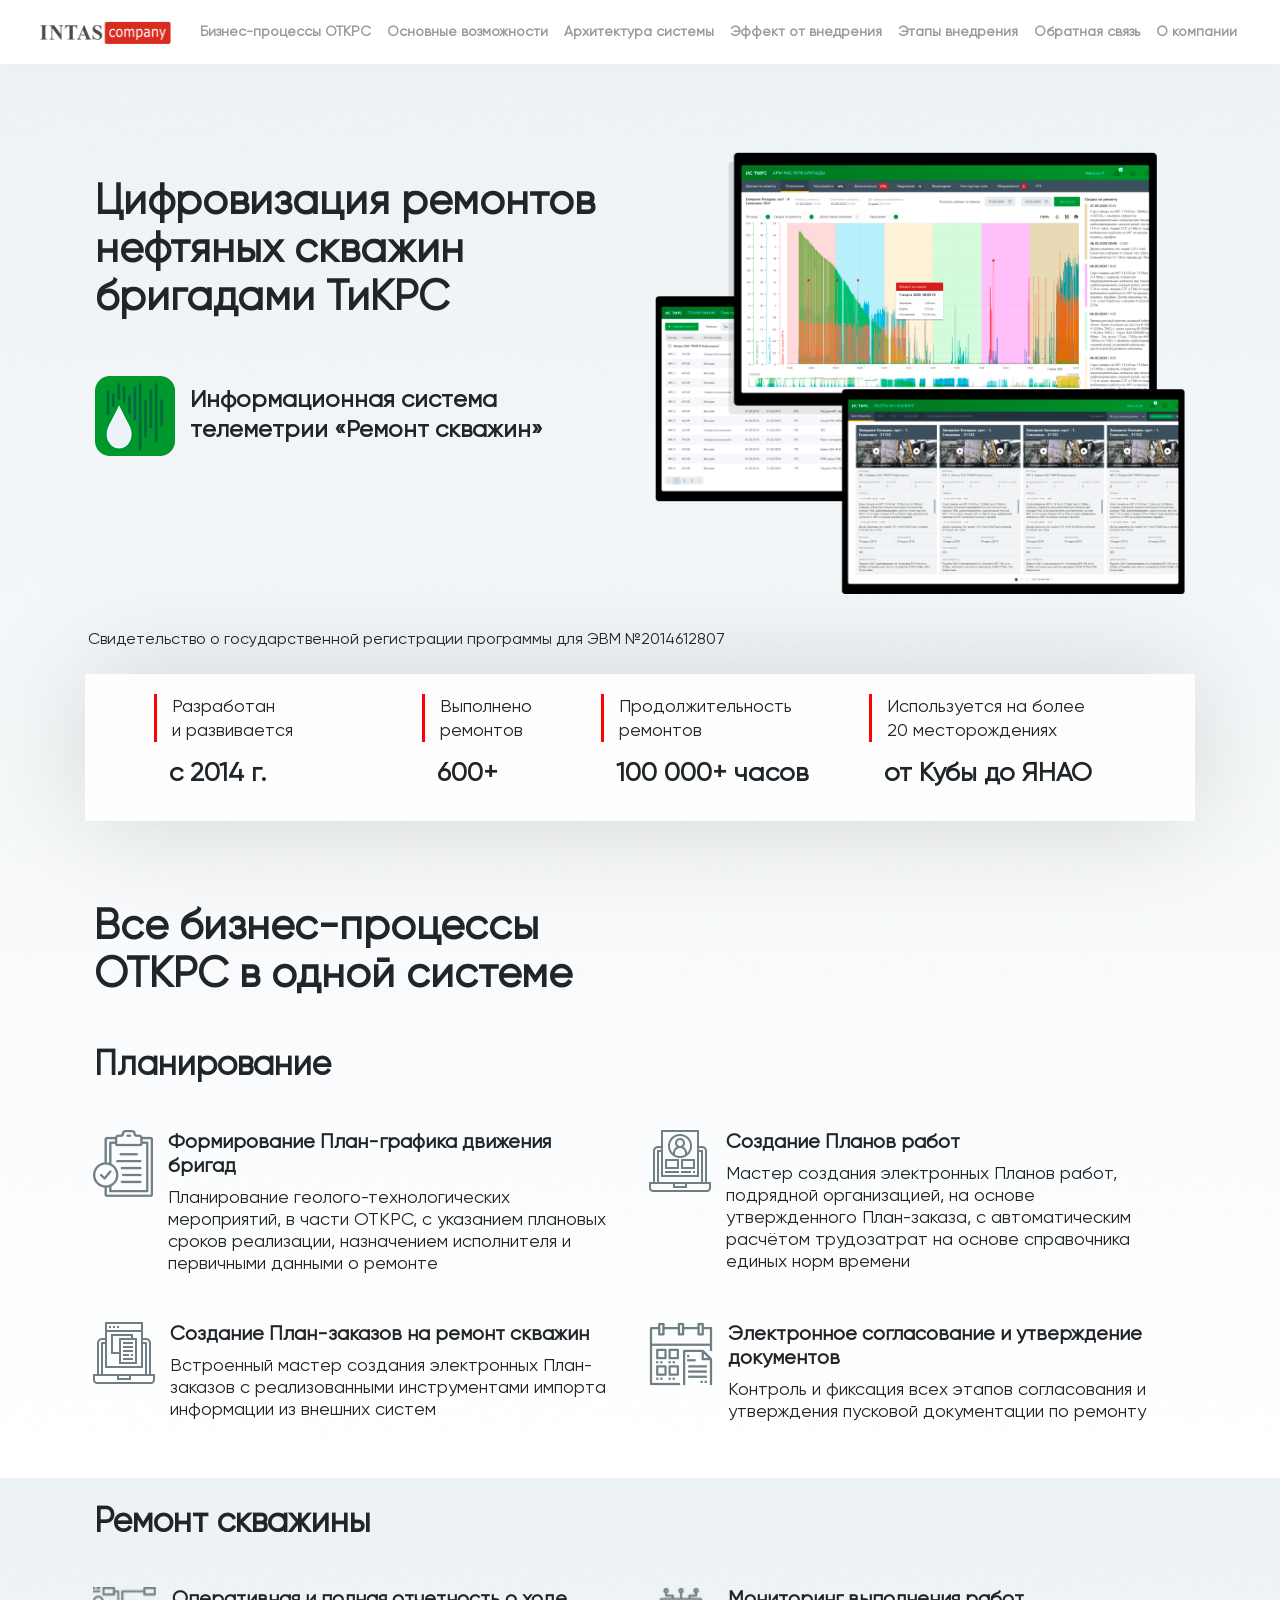
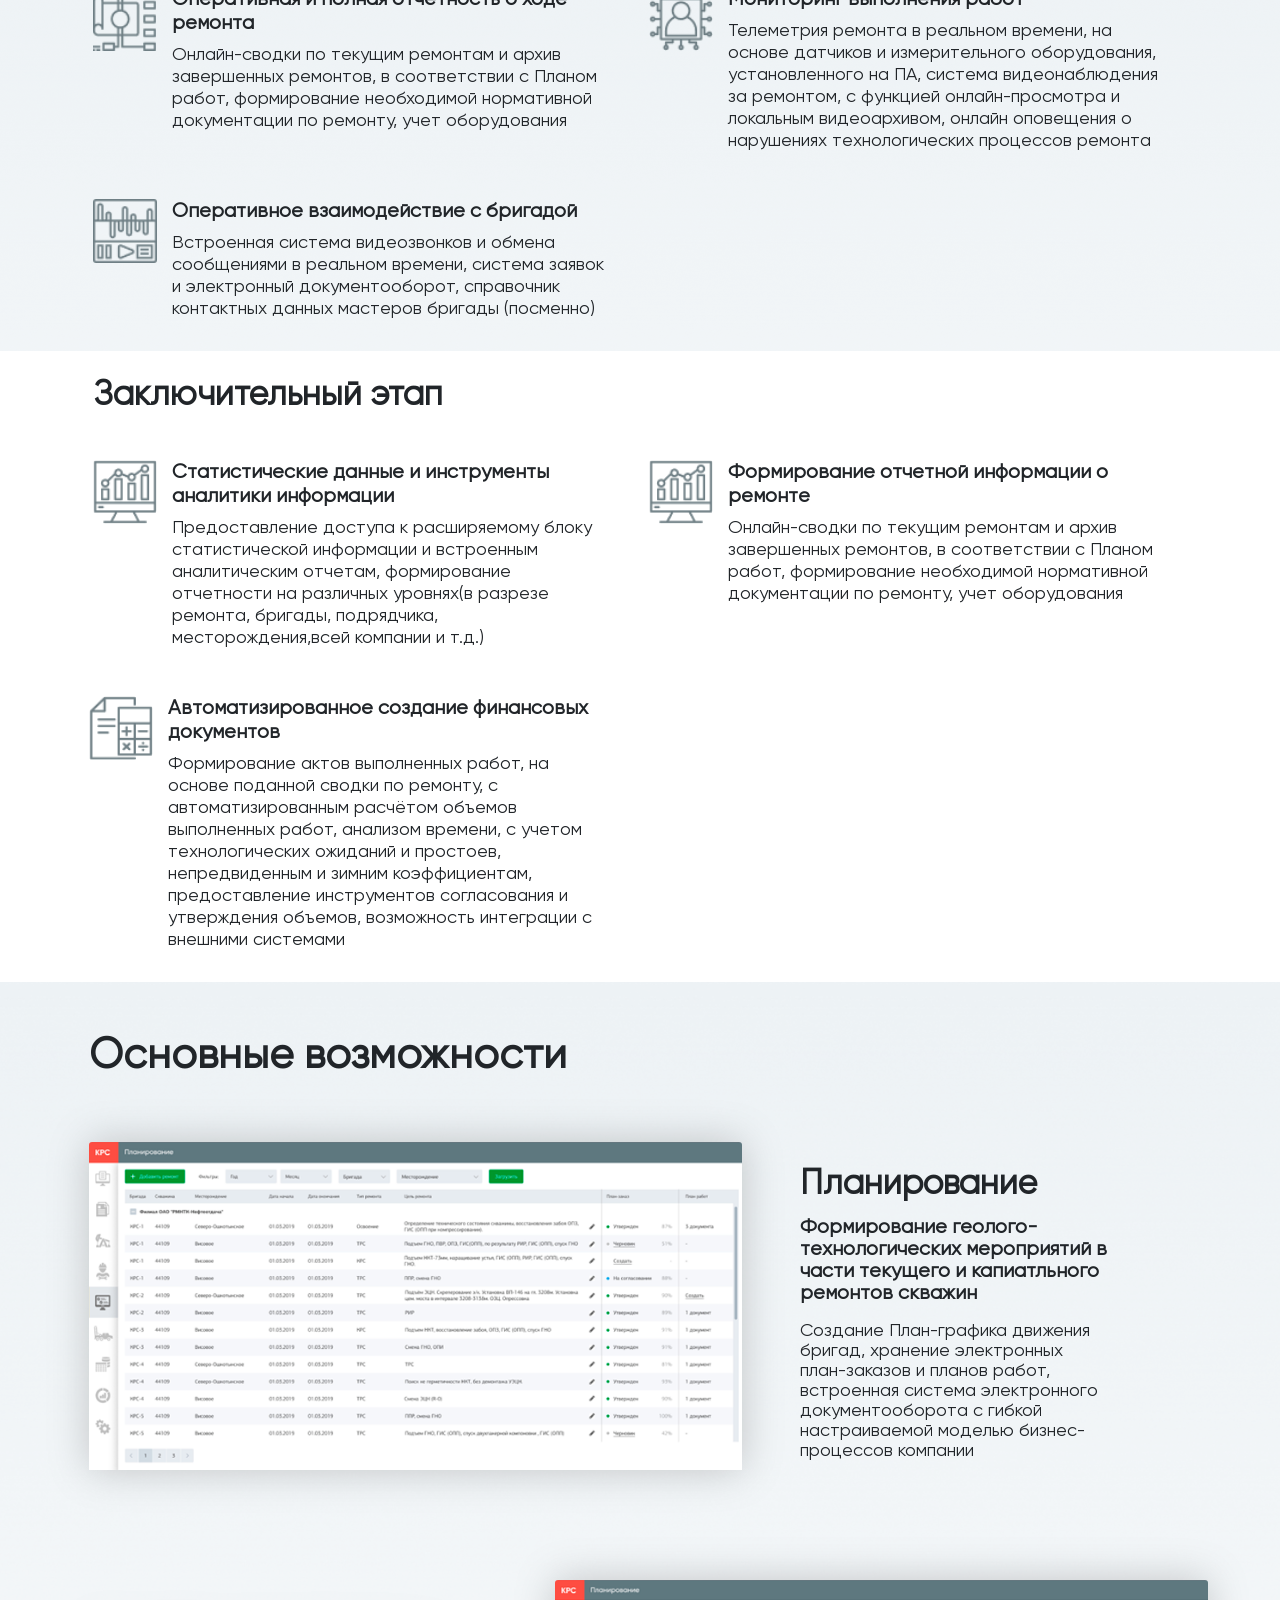
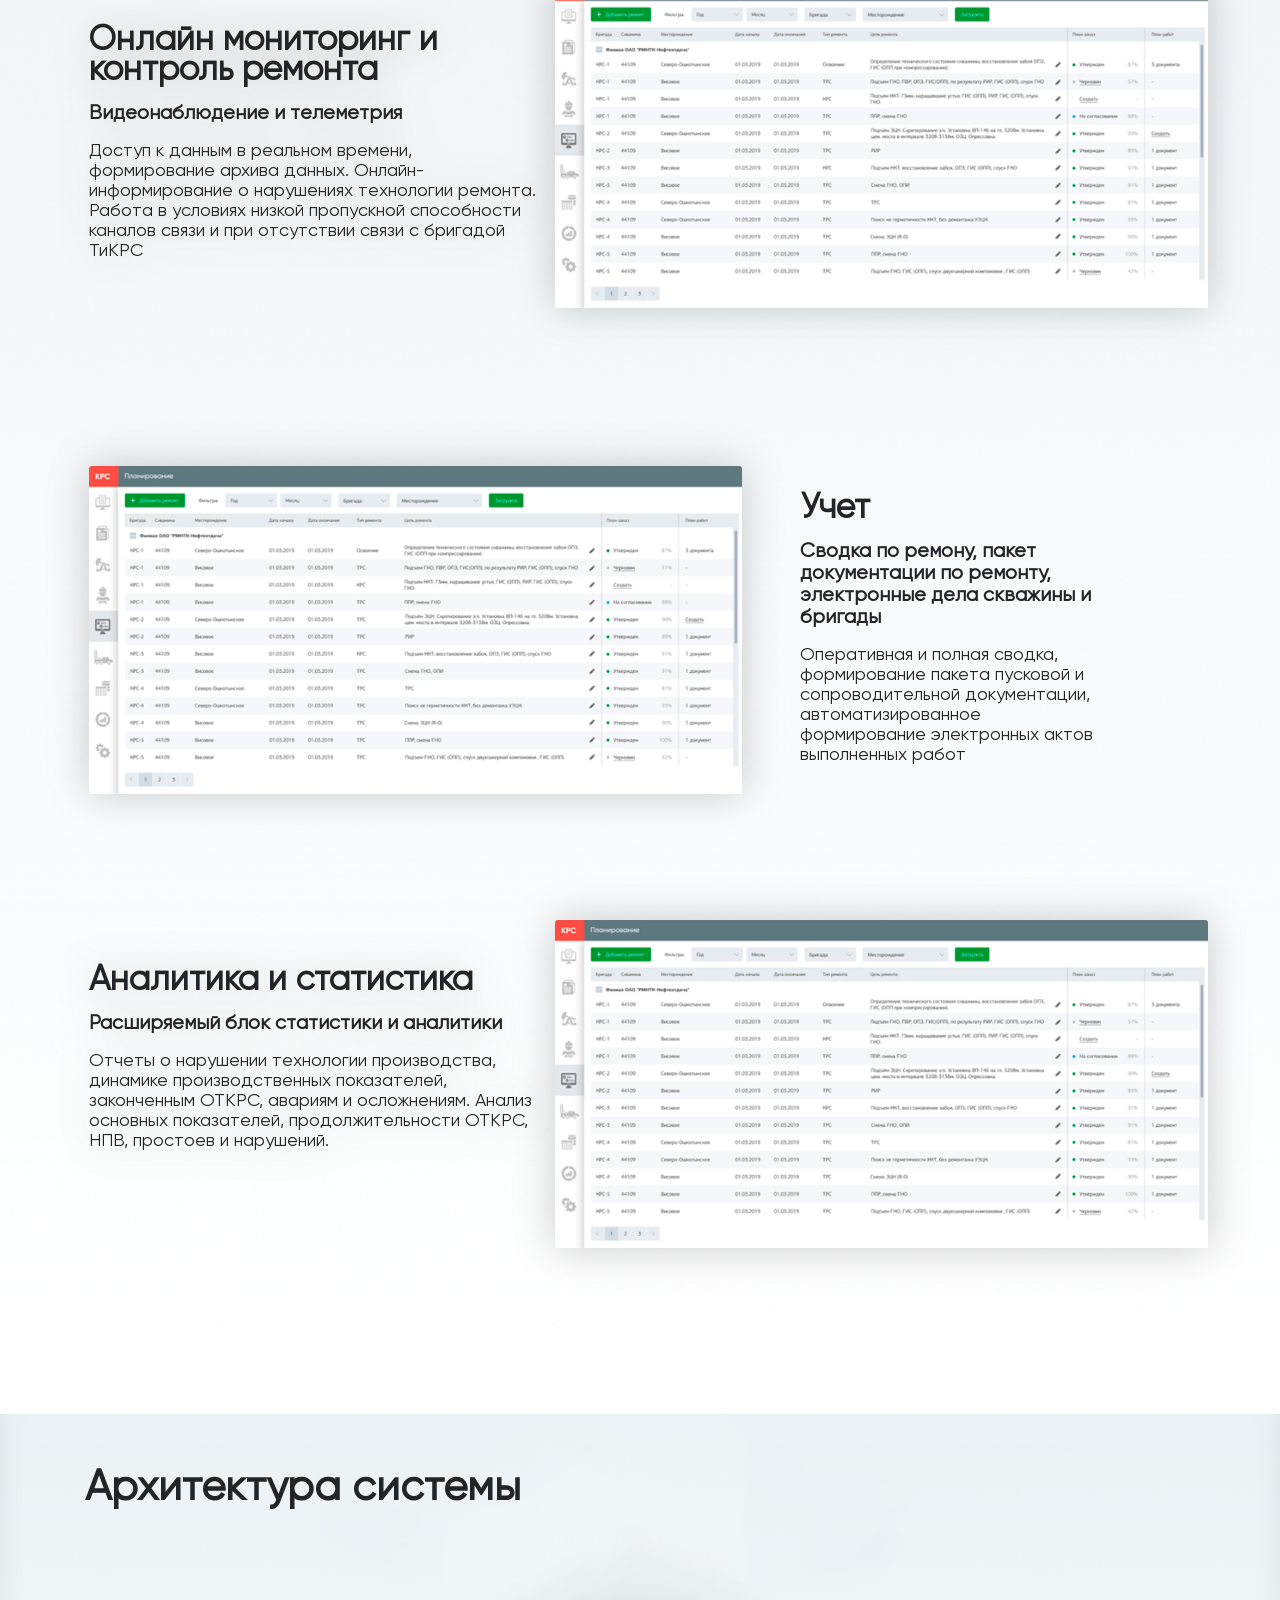
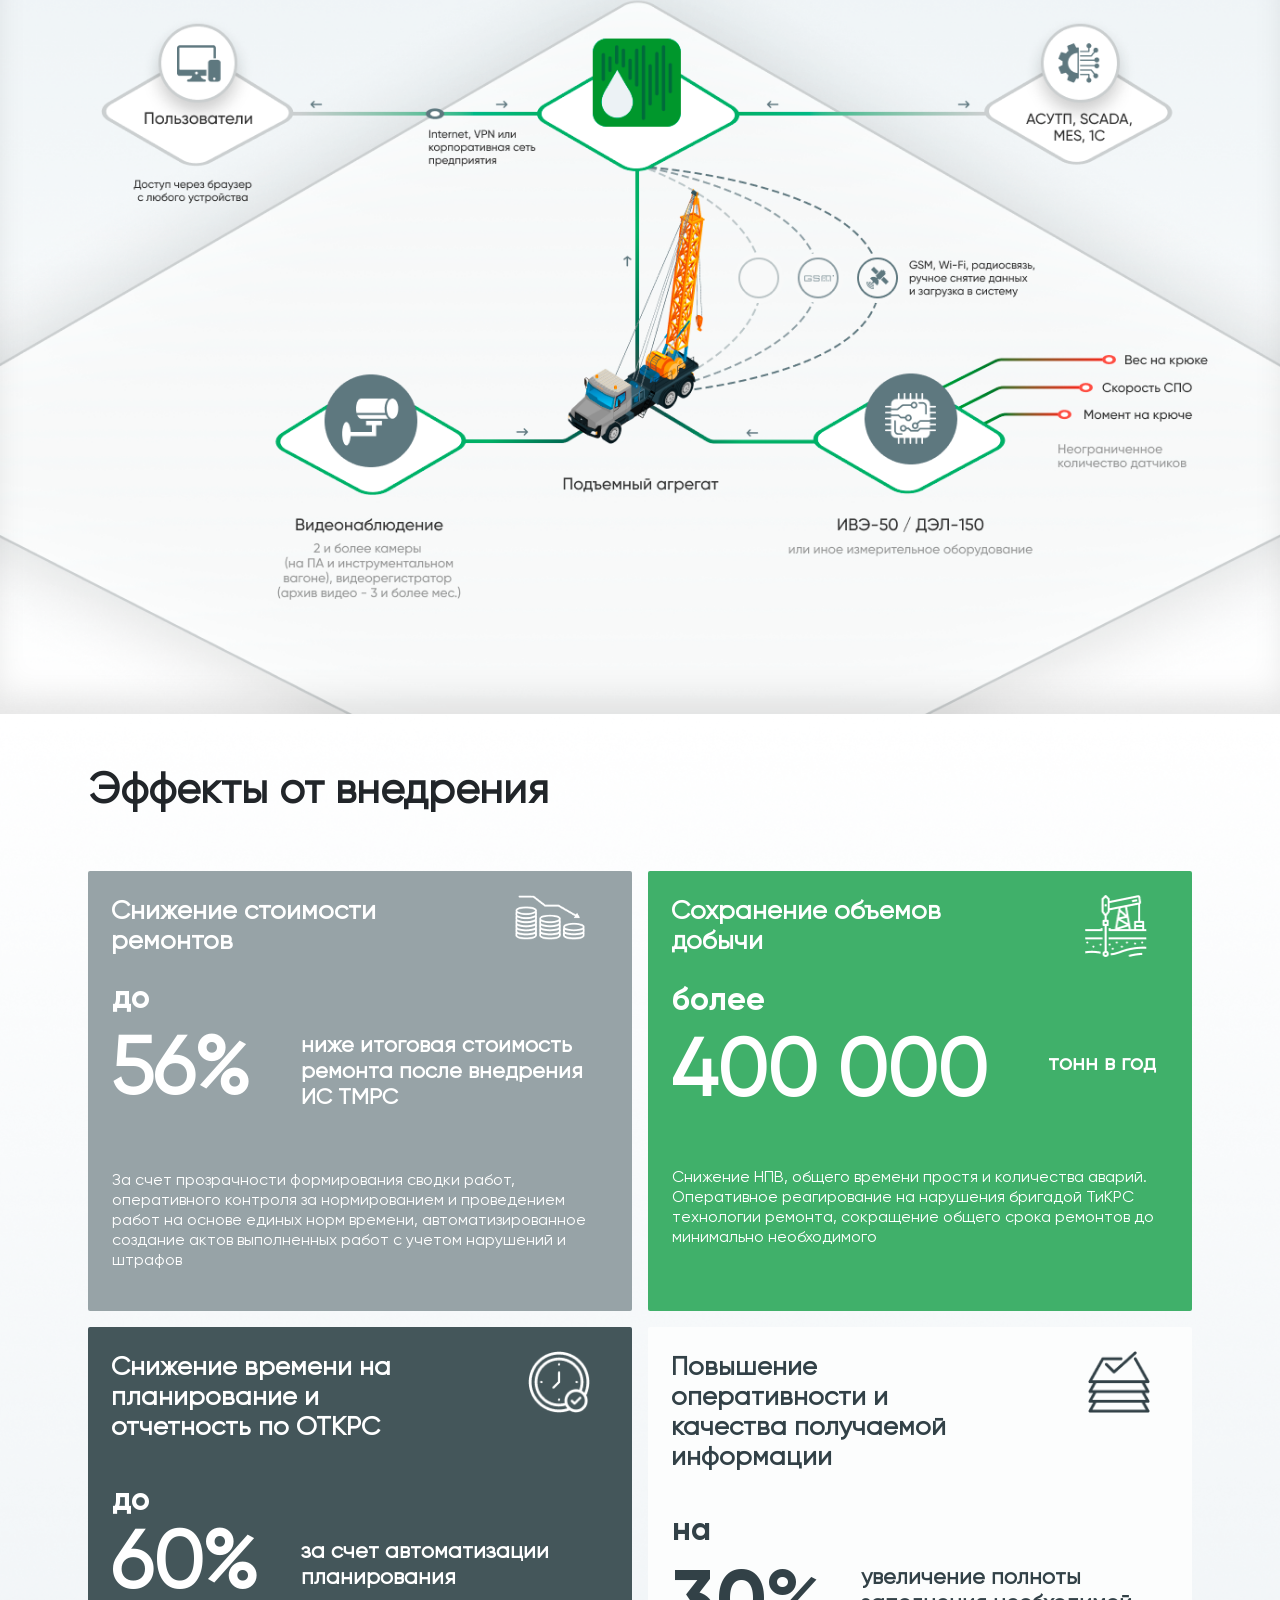
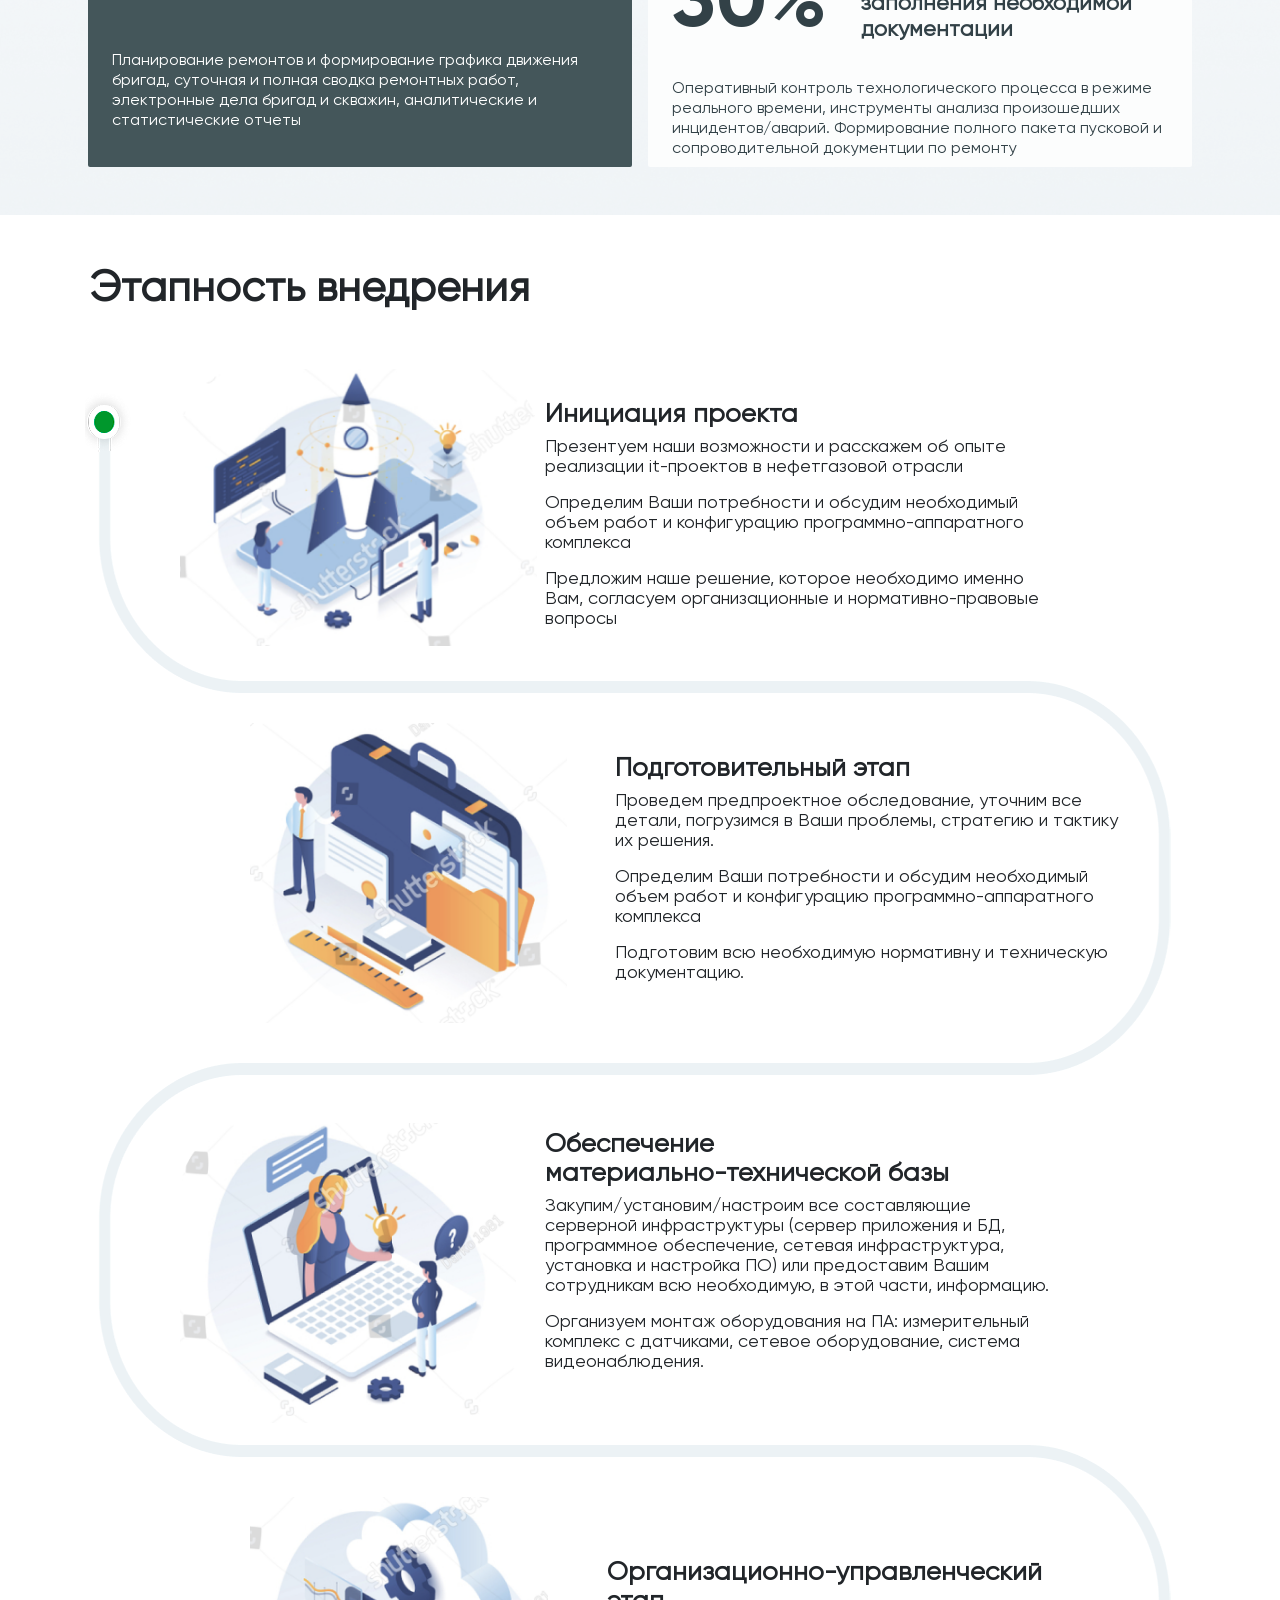
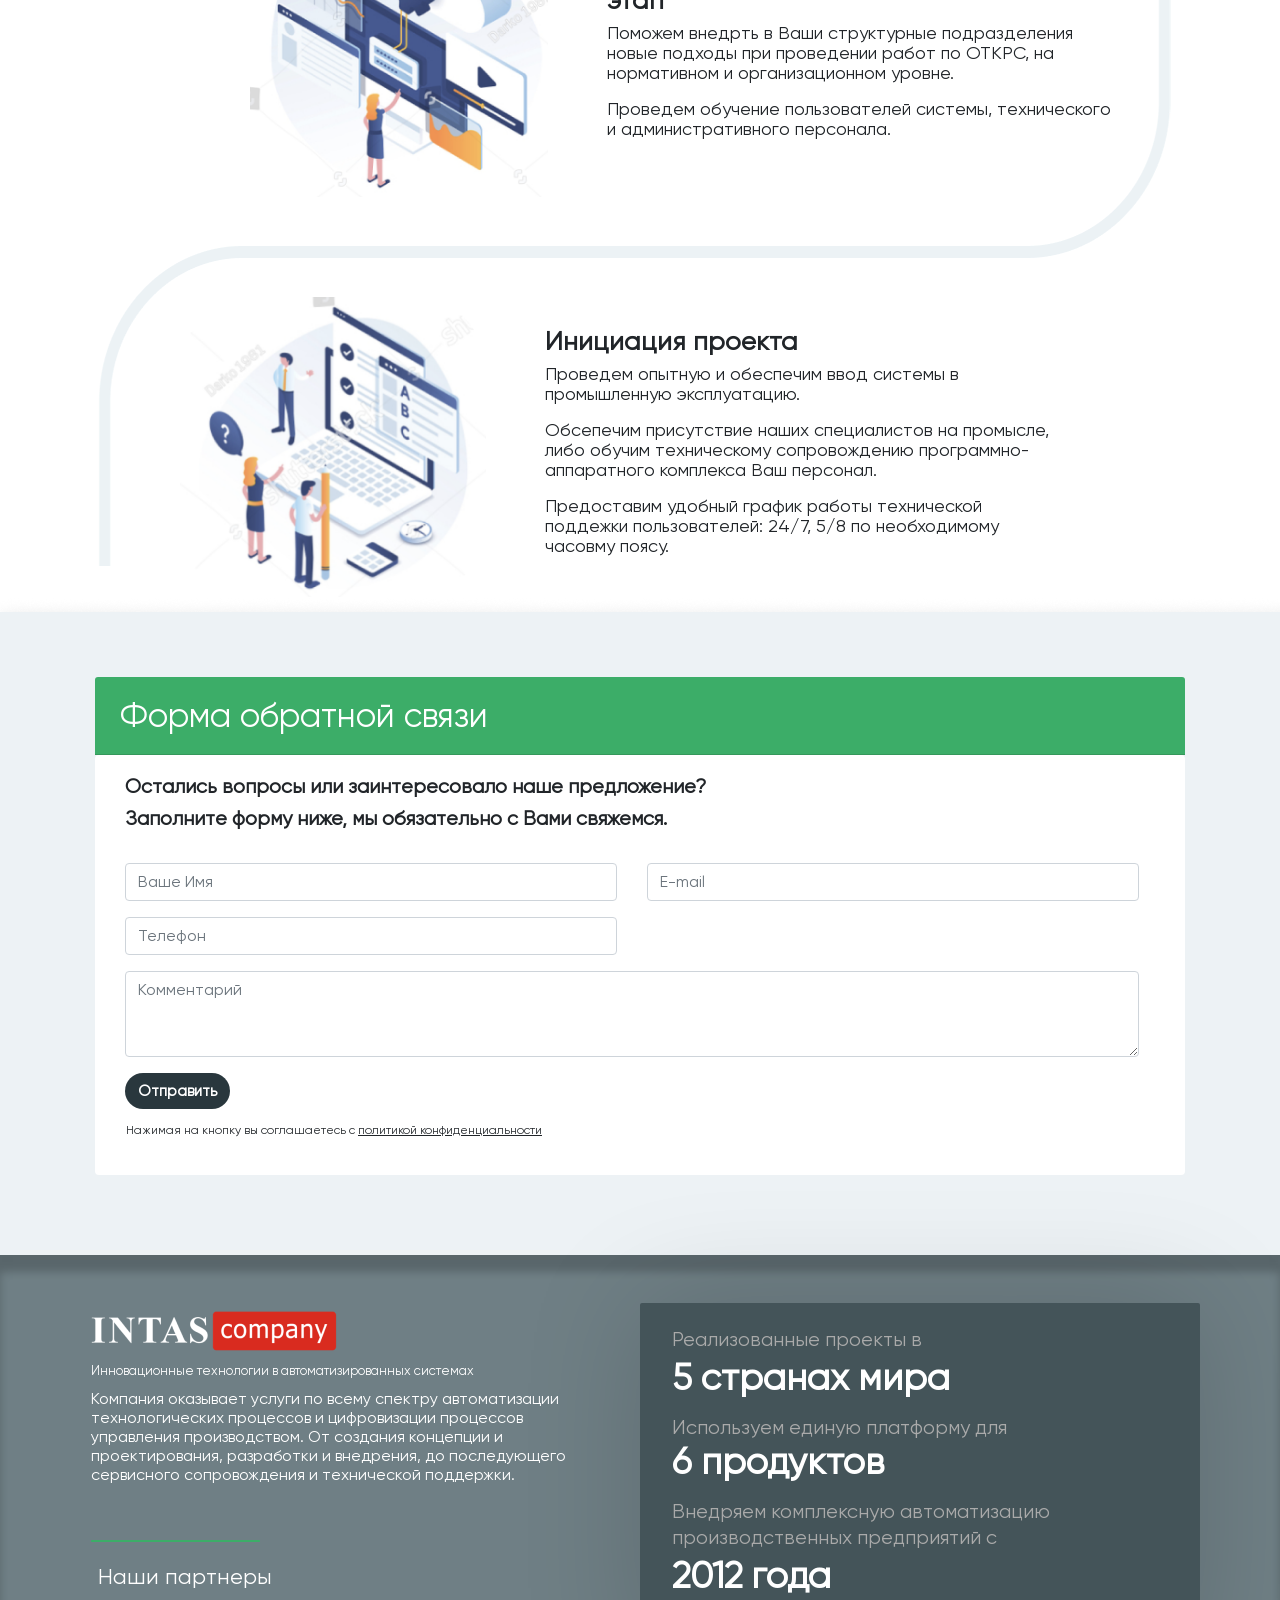
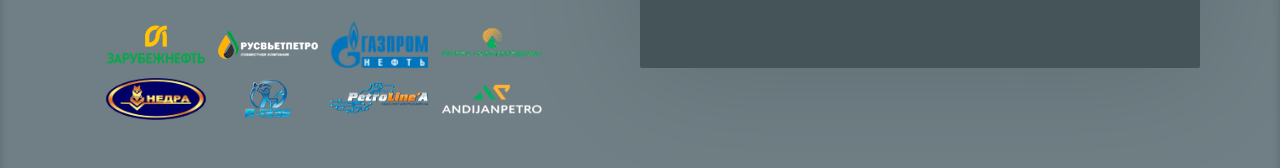
==== commit 4acafd27: "Исправления" ====
--- a/index.html
+++ b/index.html
@@ -28,27 +28,27 @@
   <div class="collapse navbar-collapse justify-content-center align-items-center containermenu" id="navbarNav">
   <ul class="navbar-nav navbar-h text-center topnavh ">
      <a class="navbar-brand logo mr-0 d-none d-lg-block pr-3 "> <img src="/images/Logo.png" width="140" height="24" alt=""></a>
-  <li class="nav-item pb-lg-1 pt-lg-1 topnavbg topnavha ">
-  <a class="nav-linkxs active"  href="#otkrs">Бизнес-процессы ОТКРС</a>
-  </li>
-  <li class="nav-item  pb-lg-1 pt-lg-1  topnavbg topnavha">
-    <a class="nav-linkxs "  href="#usage">Основные возможности</a>
-  </li>
-  <li class="nav-item  pb-lg-1 pt-lg-1 topnavbg topnavha">
-    <a class="nav-linkxs "  href="#arch">Архитектура системы</a>
-  </li>
-  <li class="nav-item  pb-lg-1 pt-lg-1 topnavbg topnavha">
-    <a class="nav-linkxs "  href="#effects">Эффект от внедрения</a>
-  </li>
-  <li class="nav-item  pb-lg-1 pt-lg-1 topnavbg topnavha">
-    <a class="nav-linkxs "  href="#stages" >Этапы внедрения</a>
-  </li>
-  <li class="nav-item  pb-lg-1 pt-lg-1 topnavbg topnavha">
-    <a class="nav-linkxs " href="#feedbackxs" >Обратная связь</a>
-  </li>
-  <li class="nav-item  pb-lg-1 pt-lg-1 topnavbg topnavha">
-    <a class="nav-linkxs "  href="#about" >О компании</a>
-  </li>
+  <a class="nav-item  nav-linkxs topnavbg topnavha " href="#otkrs">
+  Бизнес-процессы ОТКРС
+  </a>
+  <a class="nav-item nav-linkxs    topnavbg topnavha" href="#usage">
+   Основные возможности
+  </a>
+  <a class="nav-item nav-linkxs topnavbg topnavha" href="#arch">
+    Архитектура системы
+  </a>
+  <a class="nav-item nav-linkxs  topnavbg topnavha" href="#effects">
+    Эффект от внедрения
+  </a>
+  <a class="nav-item nav-linkxs  topnavbg topnavha" href="#stages">
+    Этапы внедрения
+  </a>
+  <a class="nav-item nav-linkxs  topnavbg topnavha" href="#feedbac">
+    Обратная связь
+  </a>
+  <a class="nav-item nav-linkxs  topnavbg topnavha"  href="#about">
+    О компании
+  </a>
   <li class="nav-item d-lg-none pb-3 pt-3 fixed-bottom " style="background: rgb(87,101,107)">
     <h3 class="navbar-menu-lasttext " style="text-align: center;">ООО ИНТАС-КОМПАНИ 2021 г.</h3>
   </li>
@@ -81,7 +81,7 @@
     <a class="nav-link "  href="#stages" >Этапы внедрения</a>
   </li>
   <li class="nav-itemlg pb-3 pt-3  pb-lg-1 pt-lg-1 topnav">
-    <a class="nav-link " href="#feedback" >Обратная связь</a>
+    <a class="nav-link " href="#feedbackxs" >Обратная связь</a>
   </li>
   <li class="nav-itemlg pb-3 pt-3  pb-lg-1 pt-lg-1 topnav">
     <a class="nav-link "  href="#about" >О компании</a>
@@ -118,7 +118,7 @@
                             <img src="/images/ImgHeader.png" class="img-fluid " alt="">
                           </div>
                         </div>
-                        <div class="col-lg-12 col-md-12 pb-lg-2 pl-lg-2 col-12 pl-3" id="otkrs">
+                        <div class="col-lg-12 col-md-12 pb-lg-2 pl-lg-2 col-12 pl-3" >
                          <p class="headerpictext3">Свидетельство о государственной регистрации программы для ЭВМ №2014612807</p>
                         </div>
                     </div>
@@ -196,14 +196,14 @@
 </div>
 </div>
 <div class="container pl-4">
- <h1 class="headertext4 pb-lg-4 pt-lg-5" >Все бизнес-процессы<br>ОТКРС в одной системе</h1>
+ <h1 class="headertext4 pb-lg-4 pt-lg-5" id="otkrs">Все бизнес-процессы<br>ОТКРС в одной системе</h1>
  <h2 class="text1minicards pb-lg-4 pb-0 mb-0 pt-2">Планирование</h2>
 
   <div class="row ">
   <div class="col-md-6 col-sm-12 col-12 pl-0">
        <div class="card pl-0">
         <div class="card-horizontal">
-  <div class="img-square-wrapper">
+  <div class="img-square-wrapper pl-1">
     <img src="/images/4.png" alt="Card image">
   </div>
   <div class="card-grid-body">
@@ -216,7 +216,7 @@
     <div class="col-md-6 col-sm-12 col-12 pl-0">
        <div class="card pl-0">
         <div class="card-horizontal">
-  <div class="img-square-wrapper">
+  <div class="img-square-wrapper pl-1">
     <img src="/images/Group.png" alt="Card image">
   </div>
   <div class="card-grid-body">
@@ -232,7 +232,7 @@
     <div class="col-md-6 col-sm-12 col-12 pl-0">
        <div class="card pl-0">
         <div class="card-horizontal">
-  <div class="img-square-wrapper">
+  <div class="img-square-wrapper pl-1">
     <img src="/images/Group2.png" alt="Card image">
   </div>
   <div class="card-grid-body">
@@ -245,7 +245,7 @@
    <div class="col-md-6 col-sm-12 col-12 pl-0">
        <div class="card pl-0">
         <div class="card-horizontal">
-  <div class="img-square-wrapper">
+  <div class="img-square-wrapper pl-1">
     <img src="/images/g3.png" alt="Card image">
   </div>
   <div class="card-grid-body">
@@ -266,7 +266,7 @@
           <div class="col-md-6 col-sm-12 col-12 pl-0">
        <div class="card pl-0">
         <div class="card-horizontal">
-  <div class="img-square-wrapper">
+  <div class="img-square-wrapper pl-1">
     <img src="/images/rs1.png" style="width: 64px !important; height: 64px !important;" alt="Card image">
   </div>
   <div class="card-grid-body">
@@ -279,7 +279,7 @@
   <div class="col-md-6 col-sm-12 col-12 pl-0">
        <div class="card pl-0">
         <div class="card-horizontal">
-  <div class="img-square-wrapper">
+  <div class="img-square-wrapper pl-1">
     <img src="/images/rs2.png" style="width: 64px !important; height: 64px !important;" alt="Card image">
   </div>
   <div class="card-grid-body">
@@ -293,7 +293,7 @@
        <div class="col-md-6 col-sm-12 col-12 pl-0">
        <div class="card pl-0">
         <div class="card-horizontal">
-  <div class="img-square-wrapper">
+  <div class="img-square-wrapper pl-1">
     <img src="/images/rs3.png" style="width: 64px !important; height: 64px !important;" alt="Card image">
   </div>
   <div class="card-grid-body">
@@ -312,7 +312,7 @@
          <div class="col-md-6 col-sm-12 col-12 pl-0">
        <div class="card pl-0">
         <div class="card-horizontal">
-  <div class="img-square-wrapper">
+  <div class="img-square-wrapper pl-1">
     <img src="/images/ooa2.png" style="width: 64px !important; height: 64px !important;" alt="Card image">
   </div>
   <div class="card-grid-body">
@@ -325,7 +325,7 @@
   <div class="col-md-6 col-sm-12 col-12 pl-0">
        <div class="card pl-0">
         <div class="card-horizontal">
-  <div class="img-square-wrapper">
+  <div class="img-square-wrapper pl-1">
     <img src="/images/ooa2.png" style="width: 64px !important; height: 64px !important;" alt="Card image">
   </div>
   <div class="card-grid-body">
@@ -339,12 +339,12 @@
        <div class="col-md-6 col-sm-12 col-12 pl-0">
        <div class="card pl-0">
         <div class="card-horizontal">
-  <div class="img-square-wrapper">
+  <div class="img-square-wrappe pl-1r">
     <img src="/images/ooa3.png" style="width: 64px !important; height: 64px !important;" alt="Card image">
   </div>
   <div class="card-grid-body">
     <h4 class="text2minicards">Автоматизированное создание финансовых документов</h4>
-    <p class="text3minicards" id="usage">Формирование актов выполненных работ, на основе поданной сводки по ремонту, с автоматизированным расчётом объемов выполненных работ, анализом времени, с учетом технологических ожиданий и простоев, непредвиденным и зимним коэффициентам, предоставление инструментов согласования и утверждения объемов, возможность интеграции с внешними системами </p>
+    <p class="text3minicards" >Формирование актов выполненных работ, на основе поданной сводки по ремонту, с автоматизированным расчётом объемов выполненных работ, анализом времени, с учетом технологических ожиданий и простоев, непредвиденным и зимним коэффициентам, предоставление инструментов согласования и утверждения объемов, возможность интеграции с внешними системами </p>
   </div>
 </div>
   </div> 
@@ -353,7 +353,7 @@
   </section>
   
    <section class="pt-4 pl-2 pl-md-3   bg-image-full" id="usage" style="background-image: url('/images/bg.png');" >
-    <div class="container pl-3" >
+    <div class="container pl-3">
        
          <div class="row ">
           <h2 class="text4imagestext pb-lg-5 pb-md-3 col-md-12 pb-2 pt-3 pl-0 d-none d-sm-block d-md-block d-lg-block d-block d-sm-none ">Основные возможности</h2>
@@ -410,7 +410,7 @@
             <div class="col-lg-5 col-12 pt-md-0 mb-md-5 pl-0 col-md-5 mt-1 mt-lg-5 pr-lg-3  block1  ">
               <h2 class="pt-3 pt-md-1 text1imagestext text-black d-none d-sm-block">Аналитика и статистика</h2>
               <p class="text2imagestext">Расширяемый блок статистики и аналитики</p>
-              <p class="text3imagestext" id="arch">Отчеты о нарушении технологии производства, динамике производственных показателей, законченным ОТКРС,  авариям и осложнениям. Анализ основных показателей, продолжительности ОТКРС, НПВ, простоев и нарушений.</p>
+              <p class="text3imagestext" >Отчеты о нарушении технологии производства, динамике производственных показателей, законченным ОТКРС,  авариям и осложнениям. Анализ основных показателей, продолжительности ОТКРС, НПВ, простоев и нарушений.</p>
             </div>
 
           </div>
@@ -421,7 +421,7 @@
   </section>
   <div class="slideblock ">
      <div class="slide ">
-      <div class="container">
+      <div class="container" id="arch">
         <h2 class="slidetext1 pt-4 pt-lg-5">Архитектура системы</h2>
          <h2 class="slidetext2 pt-0 pt-lg-5 d-block d-sm-none"  >Информационная система телеметрии «Ремонт скважин»</h2>
       </div>
@@ -431,13 +431,13 @@
 
     <section class="bg-image-full  " id="effects" style="background-image: url('/images/bg4.png');" >
     <div class="container " >
-       <h2 class="fourcardstext6 pb-3 pt-3 pl-1 pb-lg-5 pt-lg-5">Эффекты от внедрения</h2>
+       <h2 class="fourcardstext6 pb-3 pt-3 pl-1  pb-lg-5 pt-lg-5">Эффекты от внедрения</h2>
       <div class="container pb-5 pl-2 pr-2">
   <div class="row">
     <div class="col-12 col-lg-6 p-0 pt-lg-0  pr-lg-2 ">
       <div class="p-3 p-lg-4 fourcardssize" style="background-color: rgb(151,163,167)">
           <div class="row d-flex justify-content-between pl-lg-1 ">
-             <h2 class="fourcardstext1 text-white col-lg-6 mb-xl-0 col-xl-7 col-7 pl-lg-0 pl-1">Снижение стоимости ремонтов</h2>
+             <h2 class="fourcardstext1 text-white col-lg-6 pr-0 mb-xl-0 col-xl-7 col-7 pl-lg-0 pl-1">Снижение стоимости ремонтов</h2>
             <a class="col-3 col-md-2 p-0  col-lg-3 ml-md-5 col-xl-4 paddingiconcards1 ml-xl-0 pl-md-4 pl-3"><img src="/images/cardgreen.png" style="height: 45px; width: 70px;"></a>
           </div>
           <h2 class="text-white pt-lg-4 mt-lg-2 mt-xl-0 fourcardstext2 pb-md-2" style="font-family: 'Gilroy-Bold' !important;">до</h2>
@@ -445,7 +445,7 @@
             <h2 class="text-white  col-4 col-md-12 col-lg-4 fourcardstext3 pt-xl-3 pl-1 pt-2">56%</h2>
             <h2 class="text-white col-9  col-lg-7 col-md-5 pt-md-4 pt-lg-1 pt-xl-0 pr-lg-2 pl-1 pt-3 pb-1 fourcardstext4 pr-0">ниже итоговая стоимость ремонта после внедрения ИС ТМРС</h2>
           </div>
-          <h2 class=" p-0 text-white fourcardstext5 pt-lg-5 pb-lg-3 pt-4 pt-md-2 col-12 ">За счет прозрачности формирования сводки работ, оперативного контроля за нормированием и проведением работ на основе единых норм времени, автоматизированное создание актов выполненных работ с учетом нарушений и штрафов </h2>
+          <h2 class=" p-0 text-white fourcardstext5 pt-lg-5 pb-lg-3 pt-3 pt-md-2 col-12 ">За счет прозрачности формирования сводки работ, оперативного контроля за нормированием и проведением работ на основе единых норм времени, автоматизированное создание актов выполненных работ с учетом нарушений и штрафов </h2>
       </div>
     </div>
     <div class="col-12 col-lg-6 p-0 pt-3 pt-lg-0 pl-lg-2 ">
@@ -457,7 +457,7 @@
           <h2 class="text-white fourcardstext2 pt-lg-4  pb-md-2 pl-0" style="font-family: 'Gilroy-Bold' !important;">более</h2>
           <div class="row justify-content-between pl-1 pb-xl-4">
             <h2 class="text-white col-lg-9 col-12 pl-0 fourcardstext3 pt-xl-3 pt-md-0 pt-2 pr-0">400 000</h2>
-            <h2 class="text-white col-lg-3 pt-lg-1 pr-lg-2 pt-xl-3 col-6 pl-1 pt-4 fourcardstext4 pl-0">тонн в год</h2>
+            <h2 class="text-white col-lg-3 pt-lg-1 pr-lg-2 pt-xl-3 col-6 pl-0 pt-3 fourcardstext4 pl-0">тонн в год</h2>
           </div>
           <h2 class="p-0 text-white fourcardstext5 pt-lg-2 pb-lg-3 pt-lg-5 pt-4 col-12 ">Снижение НПВ, общего времени простя и количества аварий. Оперативное реагирование на нарушения бригадой ТиКРС технологии ремонта, сокращение общего срока ремонтов до минимально необходимого</h2>
       </div>
@@ -473,7 +473,7 @@
             <h2 class="text-white  col-4 col-md-12 col-lg-4 fourcardstext3  pl-1 pt-2">60%</h2>
             <h2 class="text-white col-9  col-lg-7 col-md-5 pt-md-4 pt-lg-1 pr-lg-2 pl-1 pt-3 pb-1 fourcardstext4 pr-0">за счет автоматизации планирования</h2>
           </div>
-          <h2 class=" p-0 text-white fourcardstext5 pt-lg-5 pb-lg-3 pt-4 pt-md-2 col-12 ">Планирование ремонтов и формирование графика движения бригад, суточная и полная сводка ремонтных работ, электронные дела бригад и скважин, аналитические и статистические отчеты</h2>
+          <h2 class=" p-0 text-white fourcardstext5 pt-lg-5 pb-lg-3 pt-3 pt-md-2 col-12 ">Планирование ремонтов и формирование графика движения бригад, суточная и полная сводка ремонтных работ, электронные дела бригад и скважин, аналитические и статистические отчеты</h2>
       </div>
      </div>
     <div class="col-12 col-lg-6 p-0 pt-3 pt-lg-0 pt-lg-3 pl-lg-2 ">
@@ -487,16 +487,16 @@
             <h2 class="  col-4 col-md-12 col-lg-4 fourcardstext3 pt-xl-3 pl-1 pt-2" style="color: #324147; font-family: 'Gilroy-Bold' !important;">30%</h2>
             <h2 class=" col-9  col-lg-7 col-md-5 pt-md-4 pt-lg-1 pt-xl-0 pr-lg-2 pl-1 pt-3 pb-1 fourcardstext4 pr-0" style="color: #324147;">увеличение полноты заполнения необходимой документации</h2>
           </div>
-          <h2 class=" p-0 fourcardstext5 pt-lg-5 pt-xl-4  pb-lg-3 pt-4 pt-md-2 col-12 " id="stages" style="color: #324147;">Оперативный контроль технологического процесса в режиме реального времени, инструменты анализа произошедших инцидентов/аварий. Формирование полного пакета пусковой и сопроводительной документции по ремонту</h2>
+          <h2 class=" p-0 fourcardstext5 pt-lg-5 pt-xl-4  pb-lg-3 pt-3 pt-md-2 col-12 " style="color: #324147;">Оперативный контроль технологического процесса в режиме реального времени, инструменты анализа произошедших инцидентов/аварий. Формирование полного пакета пусковой и сопроводительной документции по ремонту</h2>
       </div>
     </div>
   </div>
 </div>
     </div>
     </section>
-   <section class="pt-4 pl-0 pl-md-0" >
-
-    <div class="container">
+   <section class="pt-4 pl-0 pl-md-0" id="stages">
+
+    <div class="container" >
       <div class="snake col-xl-12 d-none d-xl-block "></div>
       <h2 class="snaketext1 pb-2 pt-0 pt-lg-4">Этапность внедрения</h2>
           <div class="row blocksnakexl1 ">
@@ -580,8 +580,8 @@
               <h3 class="snaketext3 d-none d-xl-block col-xl-12 col-10">Инициация проекта</h3>
 
               <p class="snaketext2 pt-xs-3 pt-lg-0 text-black">Проведем опытную и обеспечим ввод системы в промышленную эксплуатацию.</p>
-              <p class=" pt-0 snaketext2" id="feedback">Обсепечим присутствие наших специалистов на промысле, либо обучим техническому сопровождению программно-аппаратного комплекса Ваш персонал.</p>
-              <p class="pl-0 snaketext2" id="feedbackxs">Предоставим удобный график работы технической поддежки пользователей: 24/7, 5/8 по необходимому часовму поясу.</p>
+              <p class=" pt-0 snaketext2">Обсепечим присутствие наших специалистов на промысле, либо обучим техническому сопровождению программно-аппаратного комплекса Ваш персонал.</p>
+              <p class="pl-0 snaketext2">Предоставим удобный график работы технической поддежки пользователей: 24/7, 5/8 по необходимому часовму поясу.</p>
             </div>
 
           </div>
@@ -589,8 +589,8 @@
     </div>
     </div>
   </section>
-<section class="d-none d-sm-block" style="background-image: url('/images/bg5.png');">
-    <div class="container " >
+<section class="d-none d-sm-block" style="background-image: url('/images/bg5.png');" >
+    <div class="container " id="feedbackxs">
             <div class="row justify-content-center formpadding">
                 <div class="col-md-12" >
                   <h5 class="card-header text2form formheader text-white " style="text-align: left;">Форма обратной связи</h5>
@@ -630,8 +630,8 @@
 
   </section>
   <section class="d-block d-sm-none " style="background-image: url('/images/bg5.png');">
-    <div class="row-full pr-1" >
-            <div class="row justify-content-center">
+    <div class="row-full pr-1">
+            <div class="row justify-content-center" id="feedbac">
                 <div class="col-md-12 p-0" >
                   <h5 class="pt-3 pb-3 text2form formheader text-white " style="text-align: left;">Форма обратной связи</h5>
 
@@ -720,11 +720,16 @@
 <script src="https://maxcdn.bootstrapcdn.com/bootstrap/4.0.0/js/bootstrap.min.js" integrity="sha384-JZR6Spejh4U02d8jOt6vLEHfe/JQGiRRSQQxSfFWpi1MquVdAyjUar5+76PVCmYl" crossorigin="anonymous"></script>
 <script src="main.js" ></script>
 <script type="text/javascript">
-  $('body').scrollspy({target: ".navbar"})
-
+ var offset = 48;
+
+$('.navbar a').click(function(event) {
+    event.preventDefault();
+    $($(this).attr('href'))[0].scrollIntoView();
+    scrollBy(0, -offset);
+});
 </script>
 <script type="text/javascript">
-  var activeNavItem = $('.nav-item');
+  var activeNavItem = $('.nav-linkxs');
 
 activeNavItem.click(function(){
   activeNavItem.removeClass('active');
--- a/css/style.css
+++ b/css/style.css
@@ -429,8 +429,12 @@
 .topnavbg{
   background-color: #66777E ;
 }
-.topnavh li.active {
+.topnavh a.active {
     background: #ffffff !important;
+}
+.nav-item.active  {
+  color: red !important;
+  text-decoration: none;
 }
 .headertext3xs{
     border-left: 3px solid red;
@@ -454,10 +458,7 @@
     padding-top: 0px;
     padding-left: 0px;
 }
-.nav-item.active a {
-  color: red !important;
-  text-decoration: none;
-}
+
 .collapsing{
   background-color: #66777E !important;
 }
@@ -480,7 +481,7 @@
 
 .fourcardstext1{
 font-family: Gilroy;
-font-size: 12px;
+font-size: 14px;
 font-style: normal;
 font-weight: 600;
 line-height: 17px;
@@ -511,7 +512,7 @@
 font-size: 16px;
 font-style: normal;
 font-weight: 400;
-line-height: 15px;
+line-height: 20px;
 letter-spacing: 0em;
 text-align: left;
 }
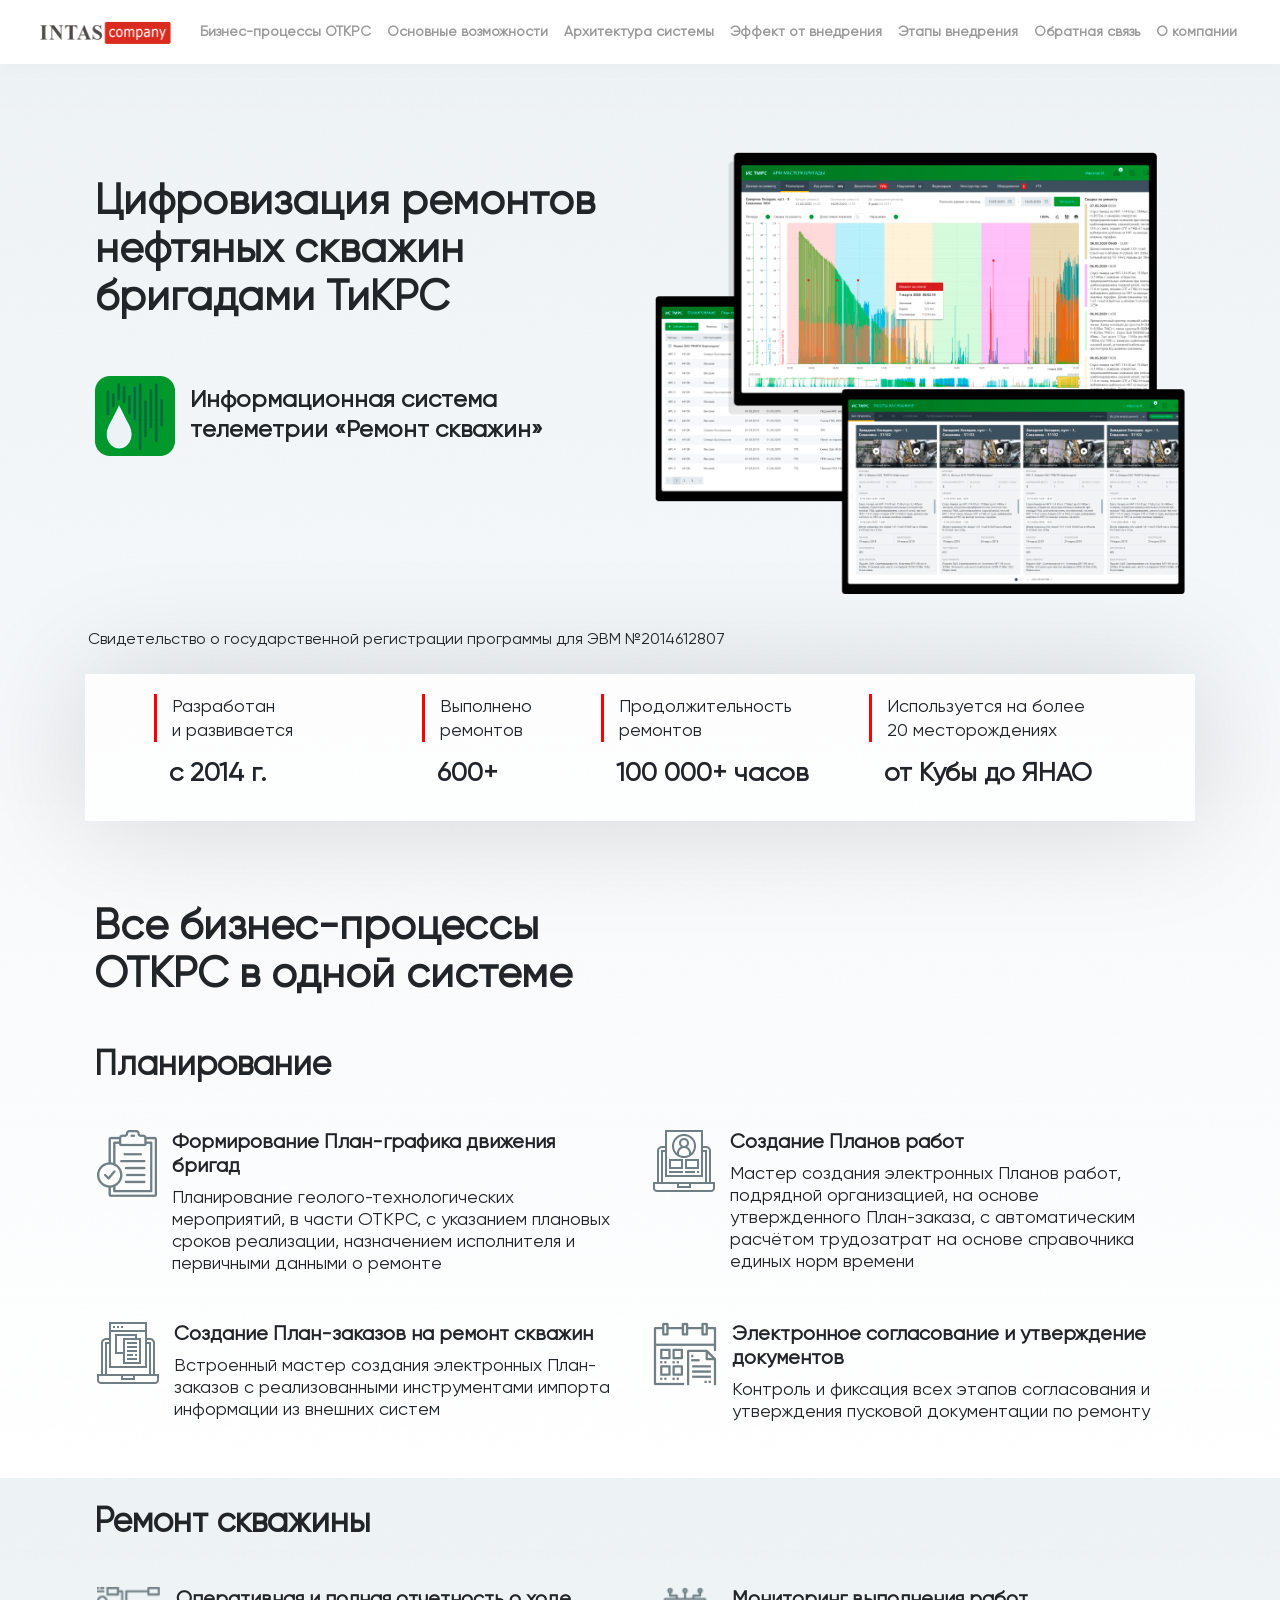
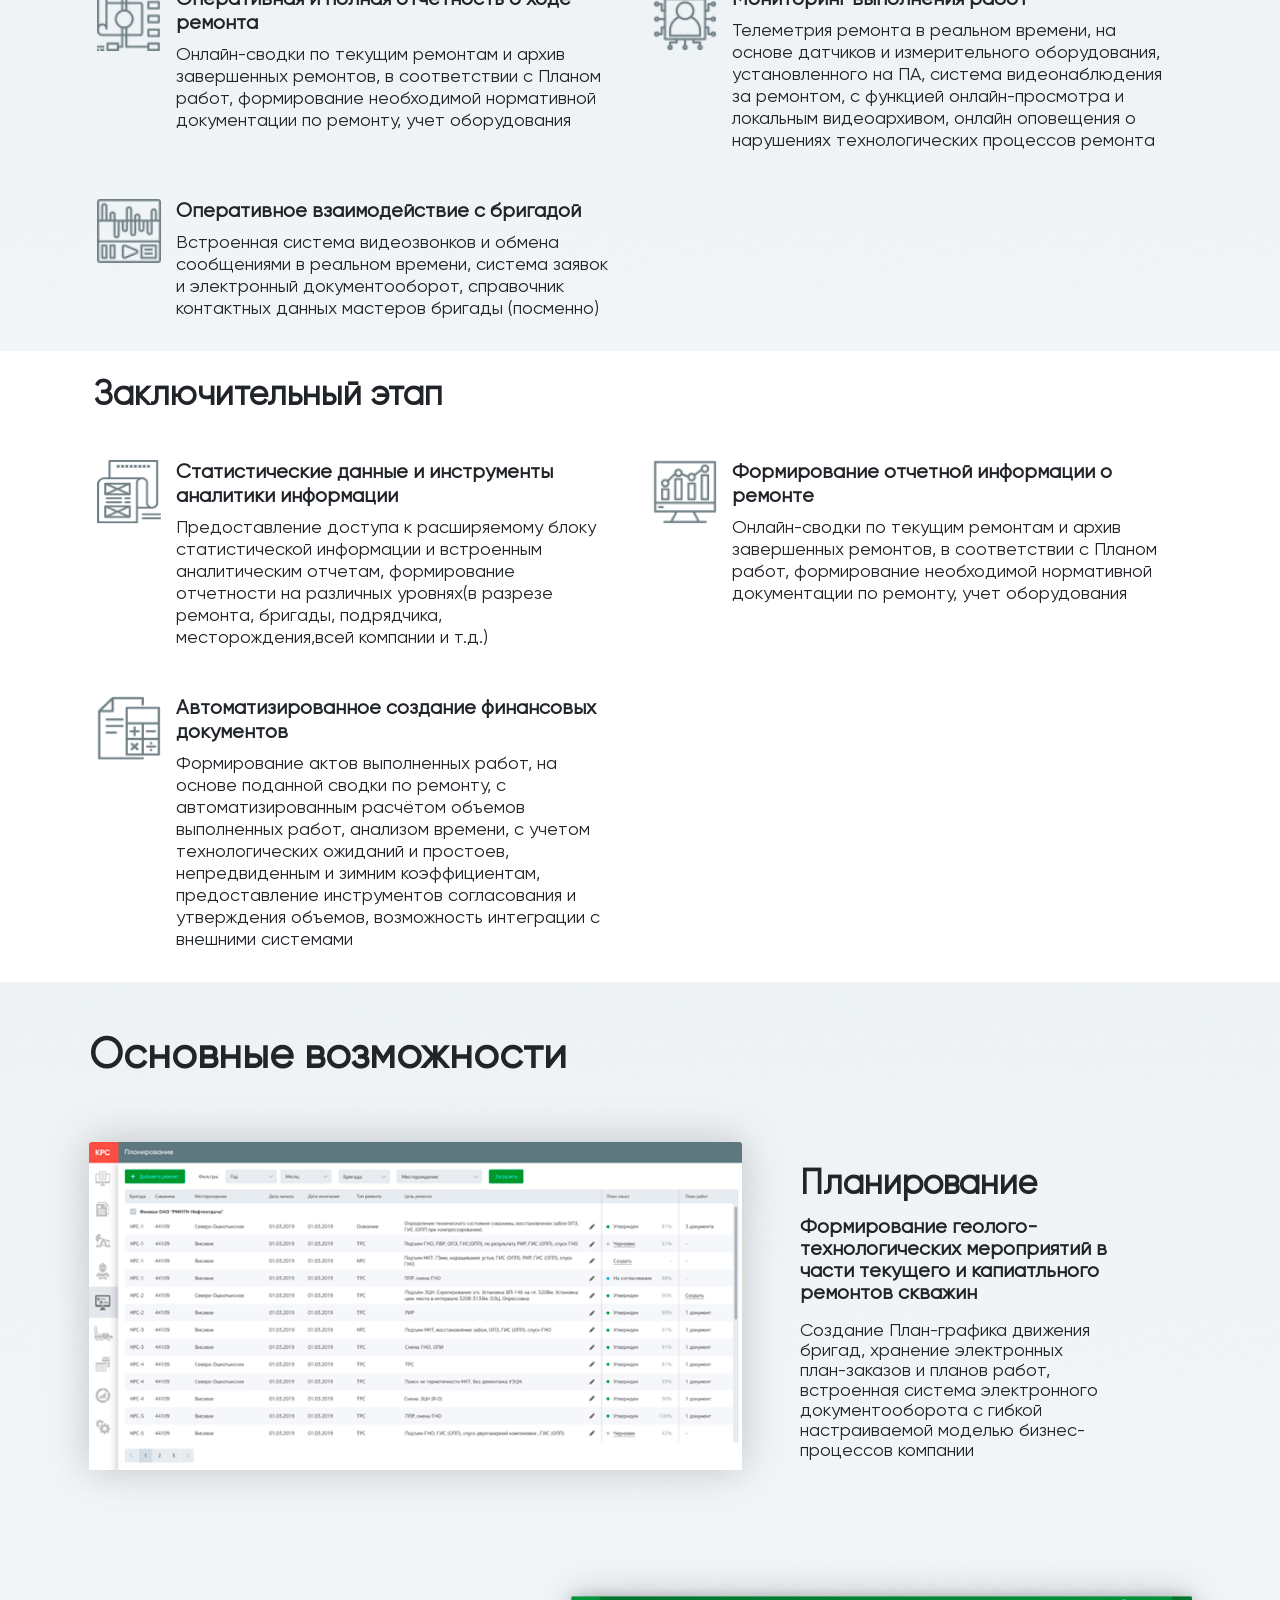
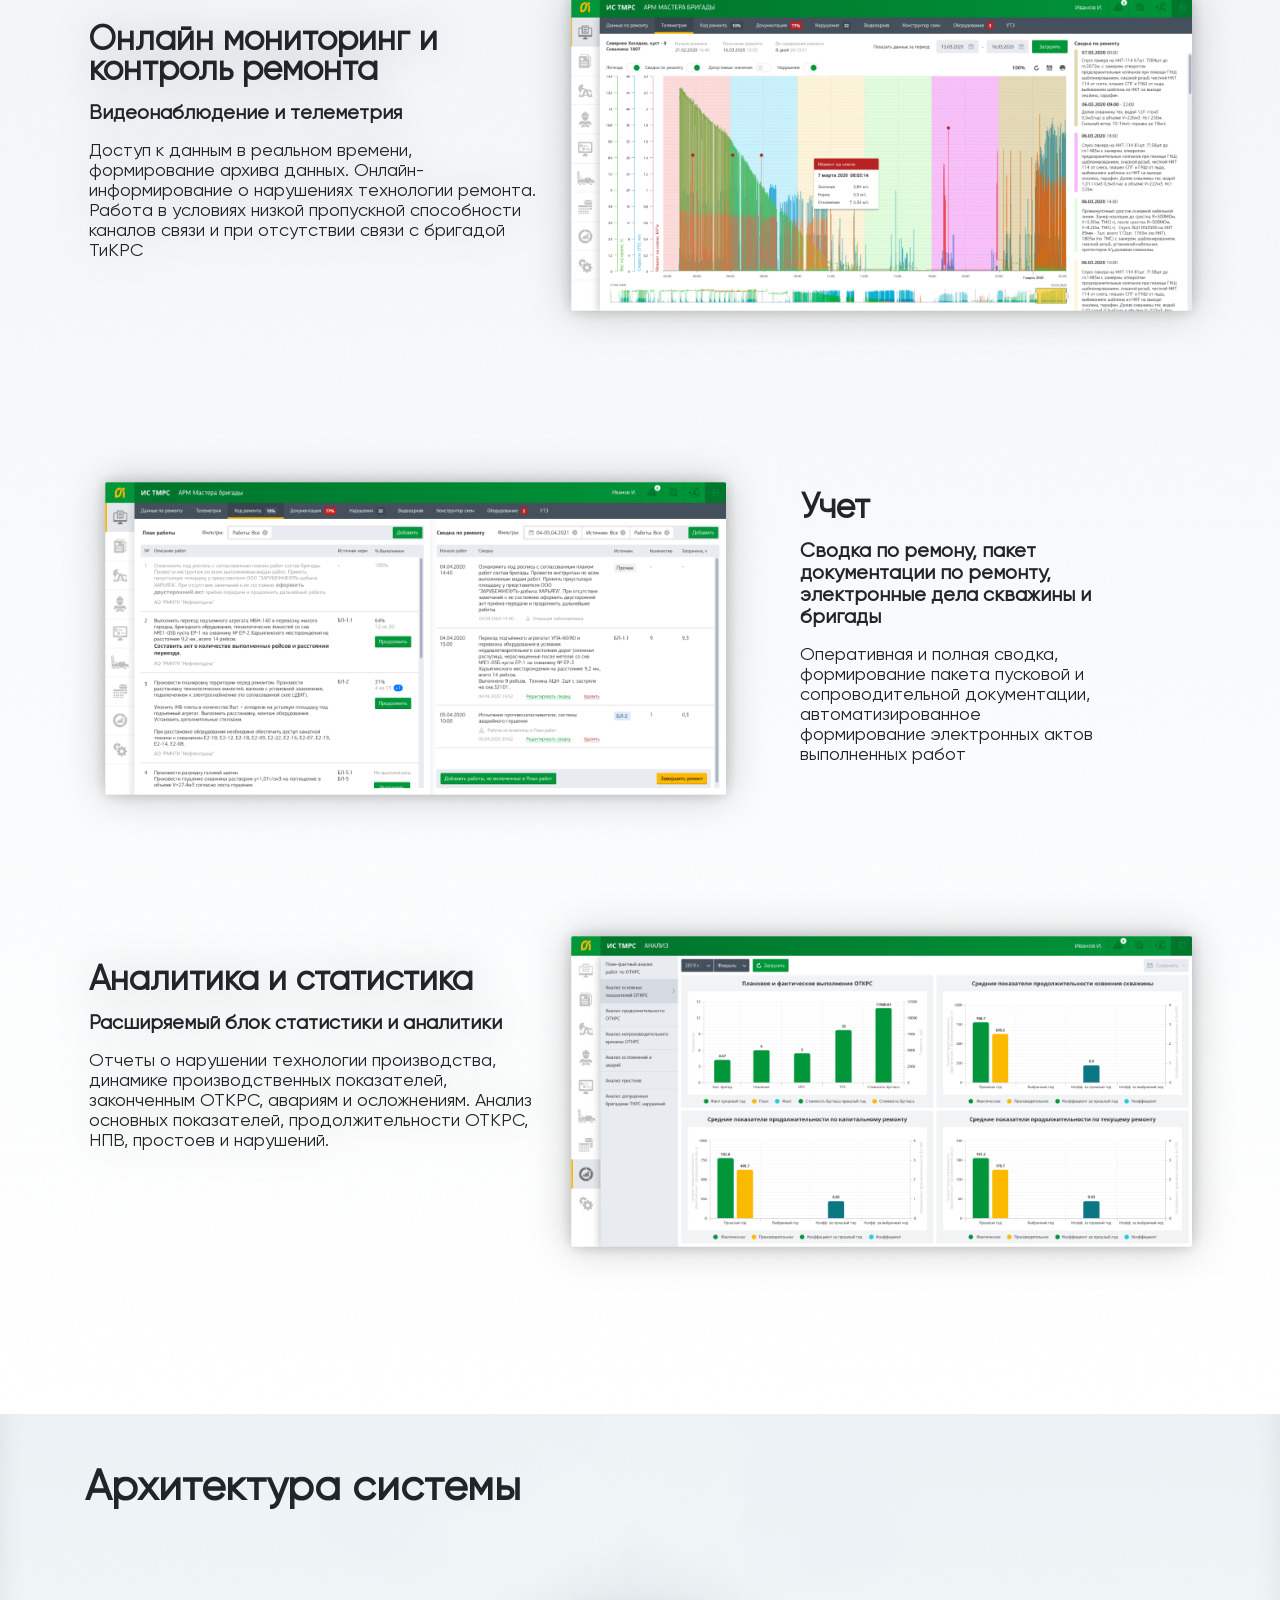
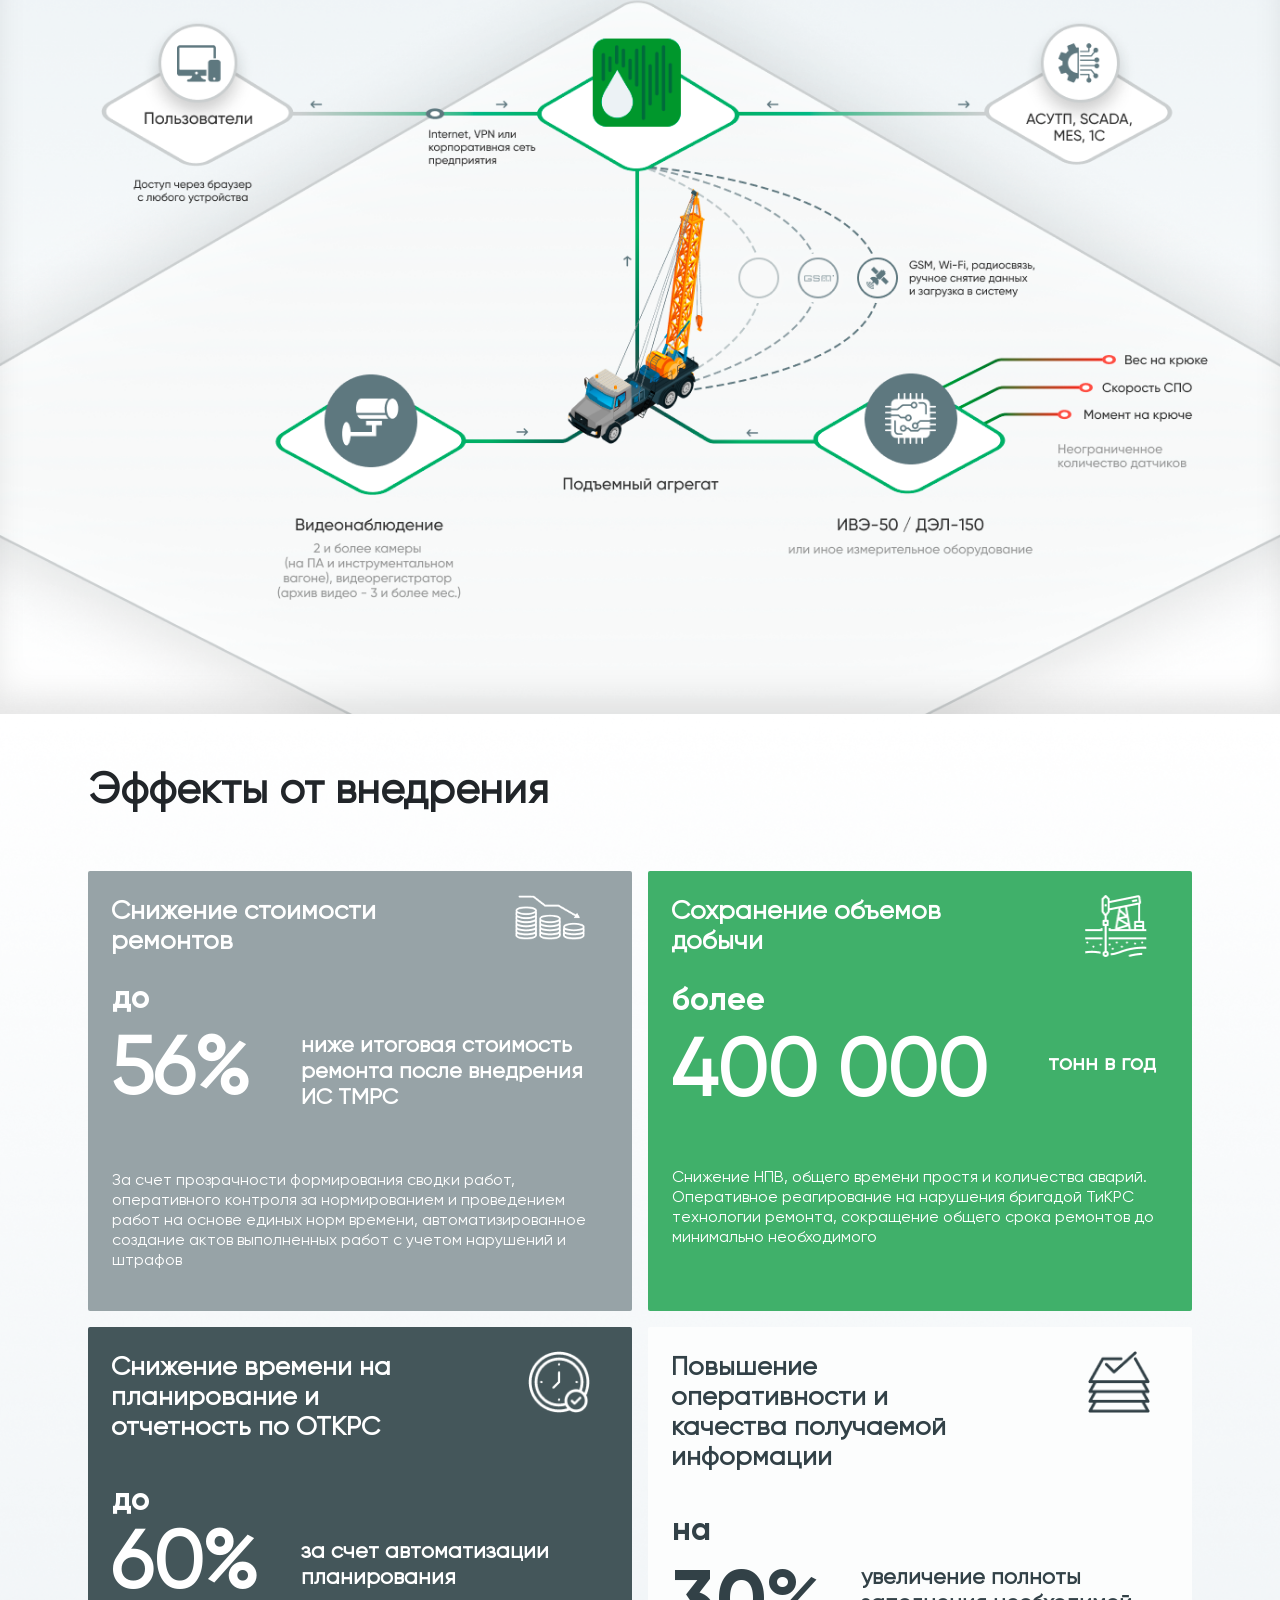
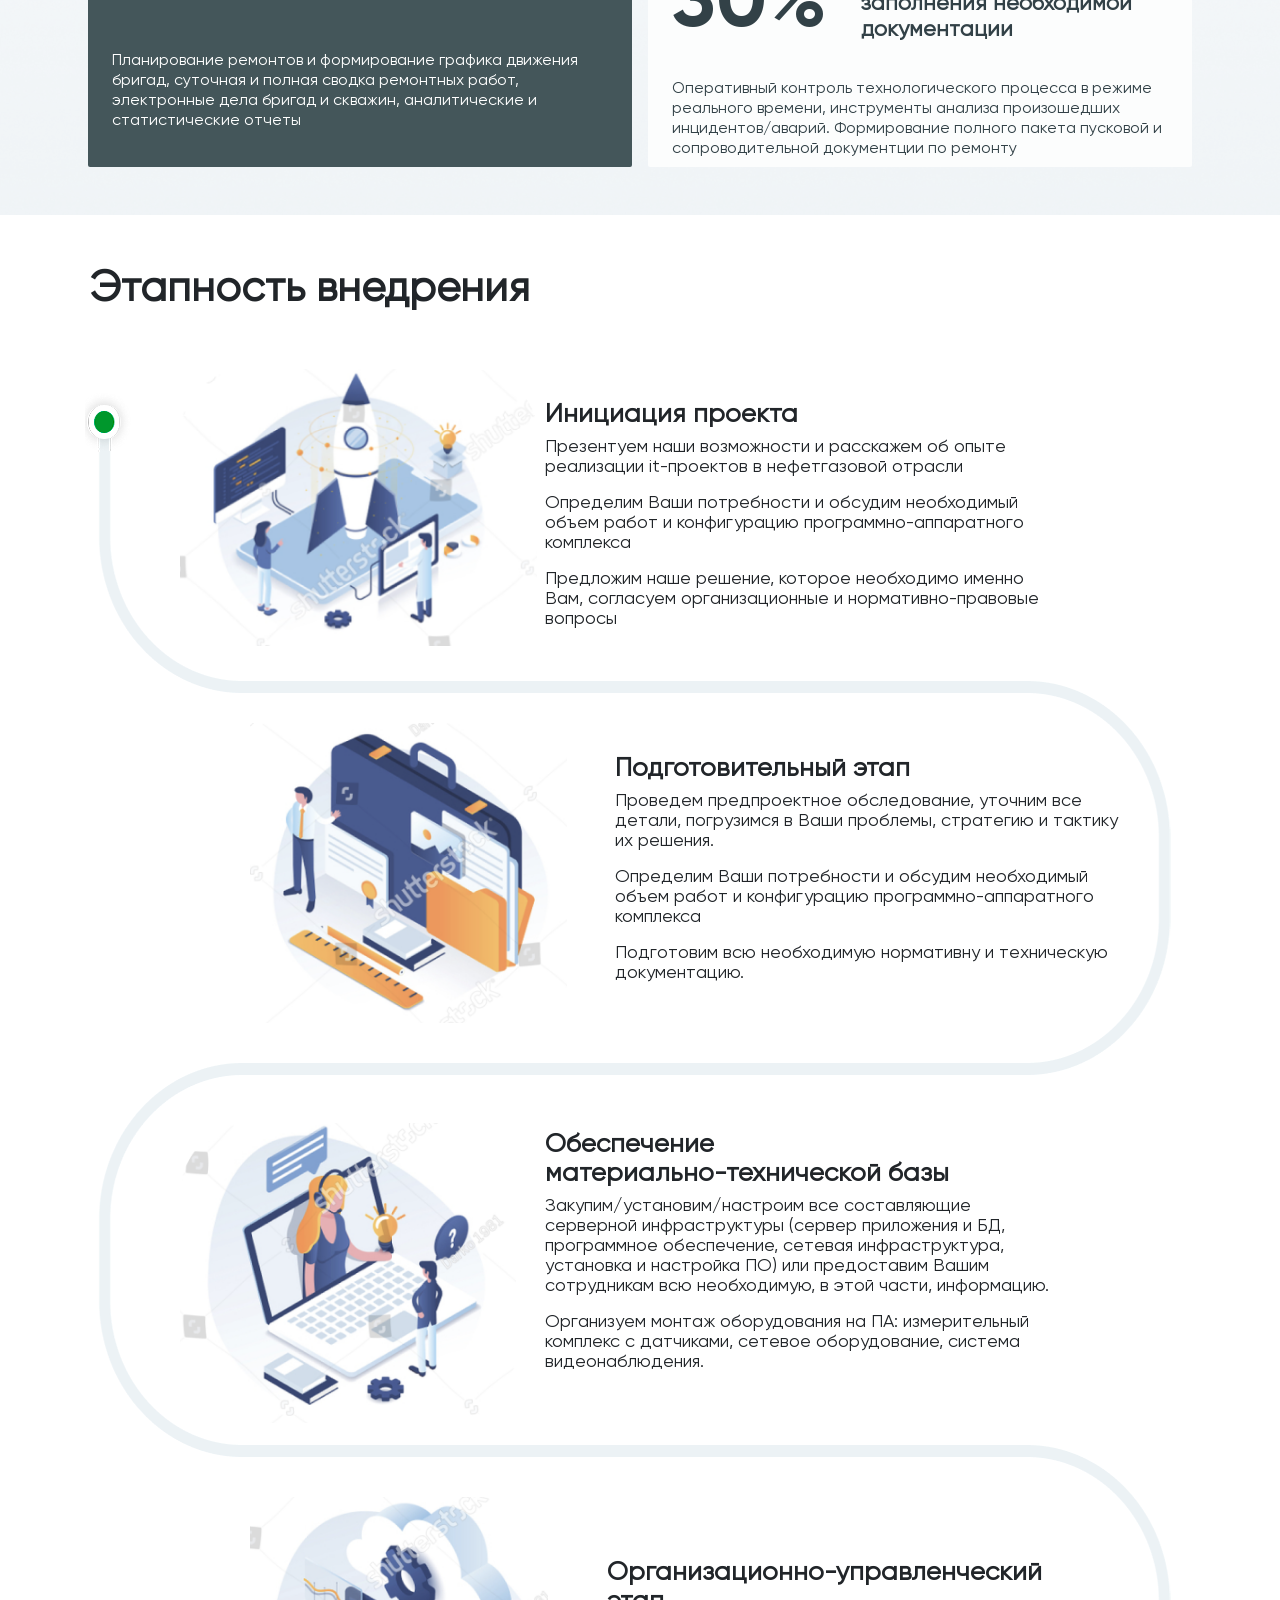
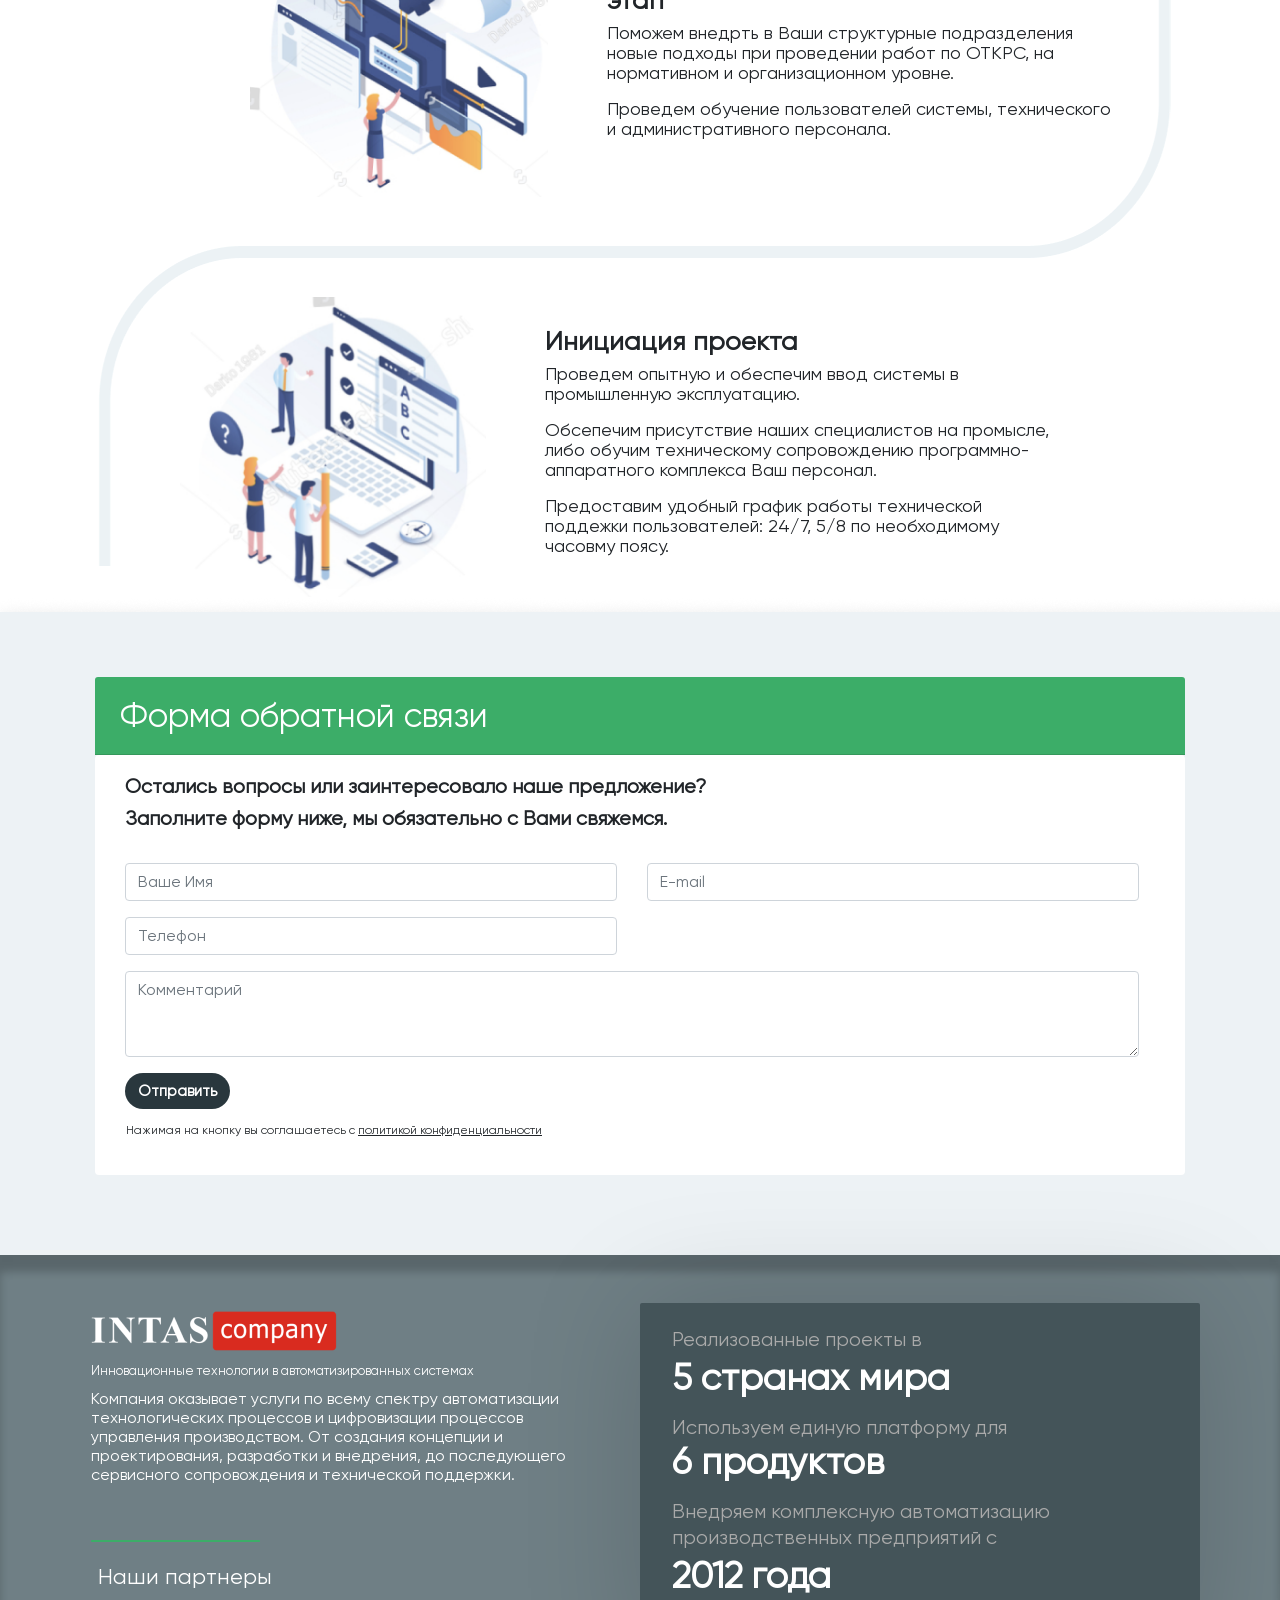
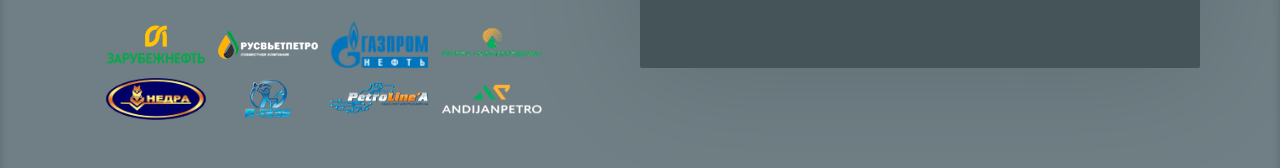
==== commit 21c6c4a3: "Исправления" ====
--- a/index.html
+++ b/index.html
@@ -203,7 +203,7 @@
   <div class="col-md-6 col-sm-12 col-12 pl-0">
        <div class="card pl-0">
         <div class="card-horizontal">
-  <div class="img-square-wrapper pl-1">
+  <div class="img-square-wrapper pl-2">
     <img src="/images/4.png" alt="Card image">
   </div>
   <div class="card-grid-body">
@@ -216,7 +216,7 @@
     <div class="col-md-6 col-sm-12 col-12 pl-0">
        <div class="card pl-0">
         <div class="card-horizontal">
-  <div class="img-square-wrapper pl-1">
+  <div class="img-square-wrapper pl-2">
     <img src="/images/Group.png" alt="Card image">
   </div>
   <div class="card-grid-body">
@@ -232,7 +232,7 @@
     <div class="col-md-6 col-sm-12 col-12 pl-0">
        <div class="card pl-0">
         <div class="card-horizontal">
-  <div class="img-square-wrapper pl-1">
+  <div class="img-square-wrapper pl-2">
     <img src="/images/Group2.png" alt="Card image">
   </div>
   <div class="card-grid-body">
@@ -245,7 +245,7 @@
    <div class="col-md-6 col-sm-12 col-12 pl-0">
        <div class="card pl-0">
         <div class="card-horizontal">
-  <div class="img-square-wrapper pl-1">
+  <div class="img-square-wrapper pl-2">
     <img src="/images/g3.png" alt="Card image">
   </div>
   <div class="card-grid-body">
@@ -266,7 +266,7 @@
           <div class="col-md-6 col-sm-12 col-12 pl-0">
        <div class="card pl-0">
         <div class="card-horizontal">
-  <div class="img-square-wrapper pl-1">
+  <div class="img-square-wrapper pl-2">
     <img src="/images/rs1.png" style="width: 64px !important; height: 64px !important;" alt="Card image">
   </div>
   <div class="card-grid-body">
@@ -279,7 +279,7 @@
   <div class="col-md-6 col-sm-12 col-12 pl-0">
        <div class="card pl-0">
         <div class="card-horizontal">
-  <div class="img-square-wrapper pl-1">
+  <div class="img-square-wrapper pl-2">
     <img src="/images/rs2.png" style="width: 64px !important; height: 64px !important;" alt="Card image">
   </div>
   <div class="card-grid-body">
@@ -293,7 +293,7 @@
        <div class="col-md-6 col-sm-12 col-12 pl-0">
        <div class="card pl-0">
         <div class="card-horizontal">
-  <div class="img-square-wrapper pl-1">
+  <div class="img-square-wrapper pl-2">
     <img src="/images/rs3.png" style="width: 64px !important; height: 64px !important;" alt="Card image">
   </div>
   <div class="card-grid-body">
@@ -312,8 +312,8 @@
          <div class="col-md-6 col-sm-12 col-12 pl-0">
        <div class="card pl-0">
         <div class="card-horizontal">
-  <div class="img-square-wrapper pl-1">
-    <img src="/images/ooa2.png" style="width: 64px !important; height: 64px !important;" alt="Card image">
+  <div class="img-square-wrapper pl-2">
+    <img src="/images/icon5.png" style="width: 64px !important; height: 64px !important;" alt="Card image">
   </div>
   <div class="card-grid-body">
     <h4 class="text2minicards">Статистические данные и инструменты аналитики информации</h4>
@@ -325,7 +325,7 @@
   <div class="col-md-6 col-sm-12 col-12 pl-0">
        <div class="card pl-0">
         <div class="card-horizontal">
-  <div class="img-square-wrapper pl-1">
+  <div class="img-square-wrapper pl-2">
     <img src="/images/ooa2.png" style="width: 64px !important; height: 64px !important;" alt="Card image">
   </div>
   <div class="card-grid-body">
@@ -339,7 +339,7 @@
        <div class="col-md-6 col-sm-12 col-12 pl-0">
        <div class="card pl-0">
         <div class="card-horizontal">
-  <div class="img-square-wrappe pl-1r">
+  <div class="img-square-wrappe pl-2">
     <img src="/images/ooa3.png" style="width: 64px !important; height: 64px !important;" alt="Card image">
   </div>
   <div class="card-grid-body">
@@ -373,7 +373,7 @@
         <div class="container pl-3">
           <div class="row d-flex no-gutters align-items-stretch  ">
             <h2 class="pt-3 pt-md-1 text1imagestext text-black d-block d-sm-none ">Онлайн мониторинг <br> и контроль ремонта</h2>
-            <div class="col-12 col-lg-7 col-md-6 block1 mt-2 order-lg-2" style="background-image: url('/images/scr1.png');">
+            <div class="col-12 col-lg-7 col-md-6 block1 mt-2 order-lg-2" style="background-image: url('/images/scr2.png');">
             </div>
             <div class="col-lg-5 col-12 pt-md-0 col-md-5 mt-1 mt-lg-5 pr-lg-3   block1  ">
               <h2 class="pt-3 pt-md-1 text1imagestext text-black d-none d-sm-block">Онлайн мониторинг и контроль ремонта</h2>
@@ -390,7 +390,7 @@
         <div class="container pl-3">
           <div class="row pt-md-5 mt-md-2">
             <h2 class="pt-3 pt-md-1 text1imagestext text-black d-block d-sm-none ">Учет</h2>
-            <div class="col-12 col-lg-7 col-md-6 block1 mt-2" style="background-image: url('/images/scr1.png');">
+            <div class="col-12 col-lg-7 col-md-6 block1 mt-2" style="background-image: url('/images/scr3.png');">
             </div>
             <div class="col-lg-4 col-md-6 pt-0  mt-lg-0 ml-lg-2 block2 blockimages ">
               <h2 class="pt-3 pt-md-1 text1imagestext text-black d-none d-sm-block">Учет</h2>
@@ -405,7 +405,7 @@
          <div class="container pl-3">
          <div class="row pt-3 pt-md-3 pb-4">
             <h2 class="pt-3 pt-md-1 text1imagestext text-black d-block d-sm-none ">Аналитика и статистика</h2>
-            <div class="col-12 col-lg-7 col-md-6 block1 mt-2 order-lg-2" style="background-image: url('/images/scr1.png');">
+            <div class="col-12 col-lg-7 col-md-6 block1 mt-2 order-lg-2" style="background-image: url('/images/scr4.png');">
             </div>
             <div class="col-lg-5 col-12 pt-md-0 mb-md-5 pl-0 col-md-5 mt-1 mt-lg-5 pr-lg-3  block1  ">
               <h2 class="pt-3 pt-md-1 text1imagestext text-black d-none d-sm-block">Аналитика и статистика</h2>
